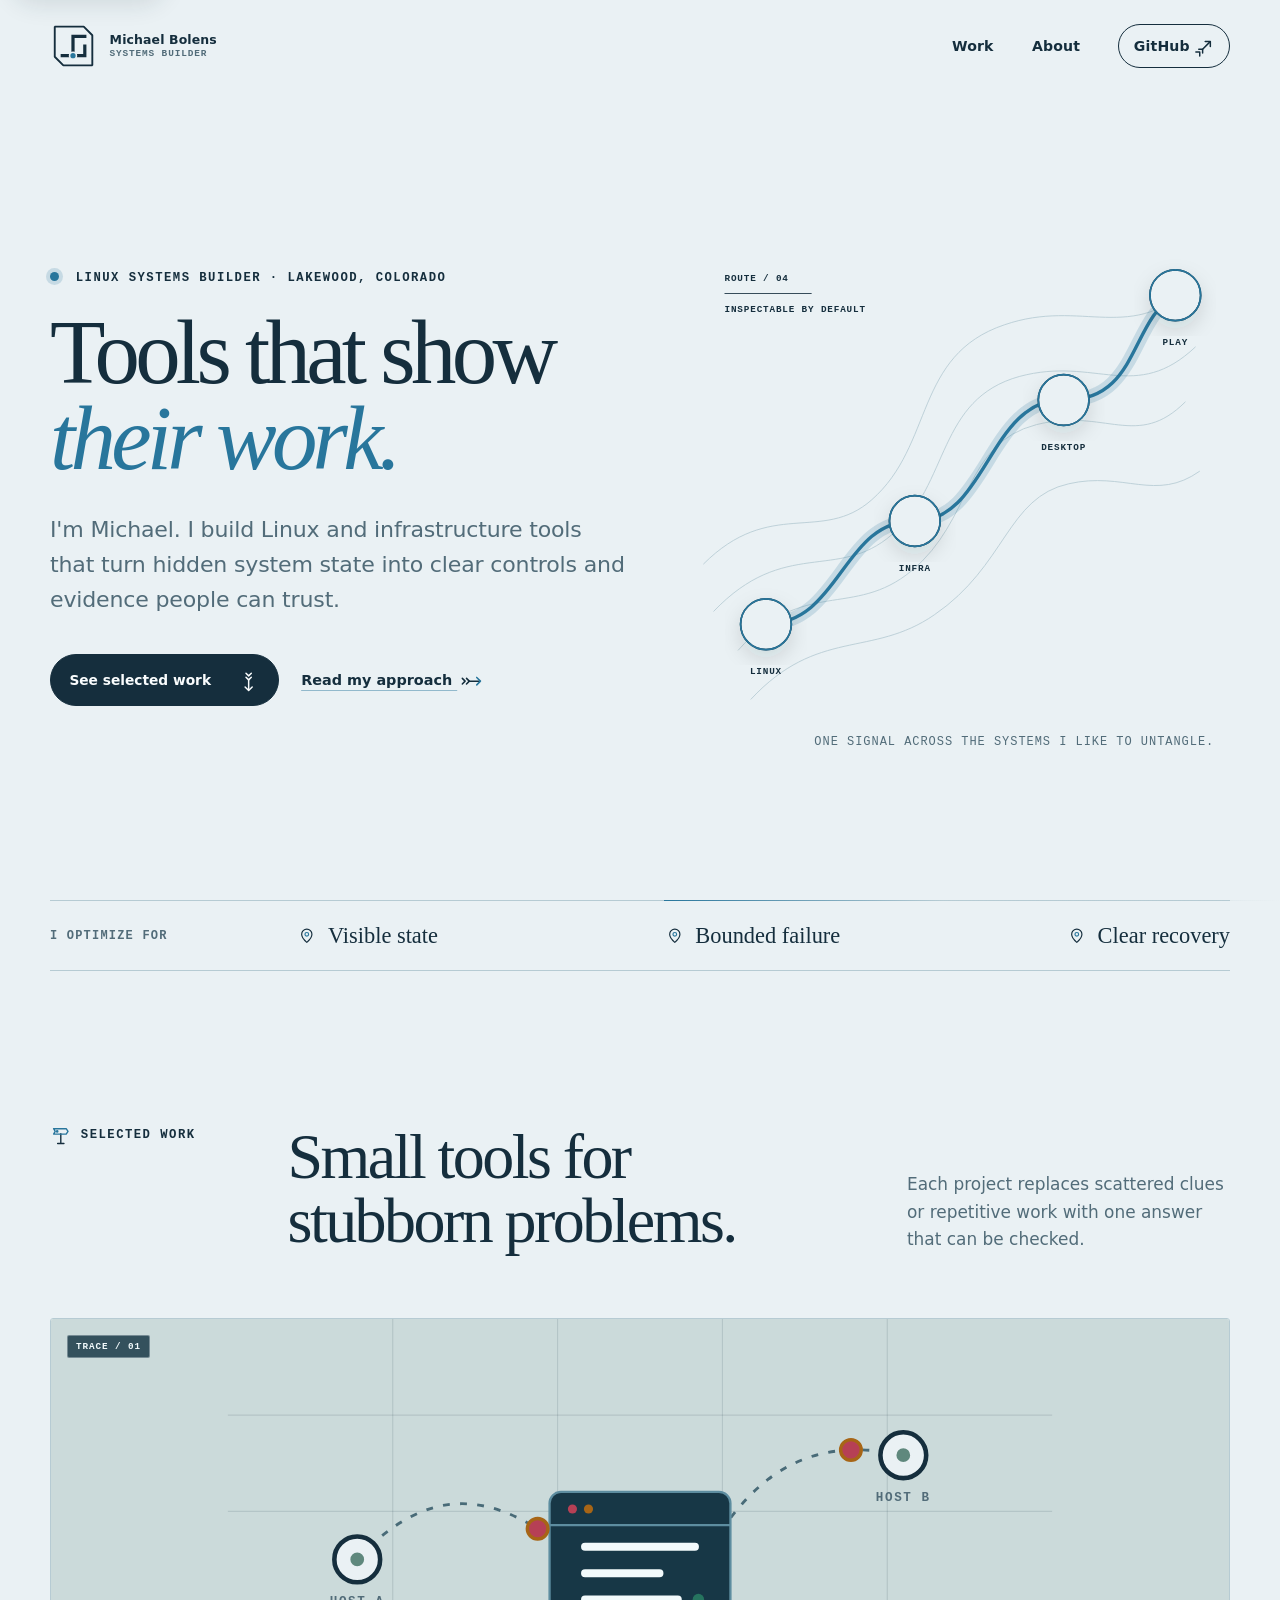
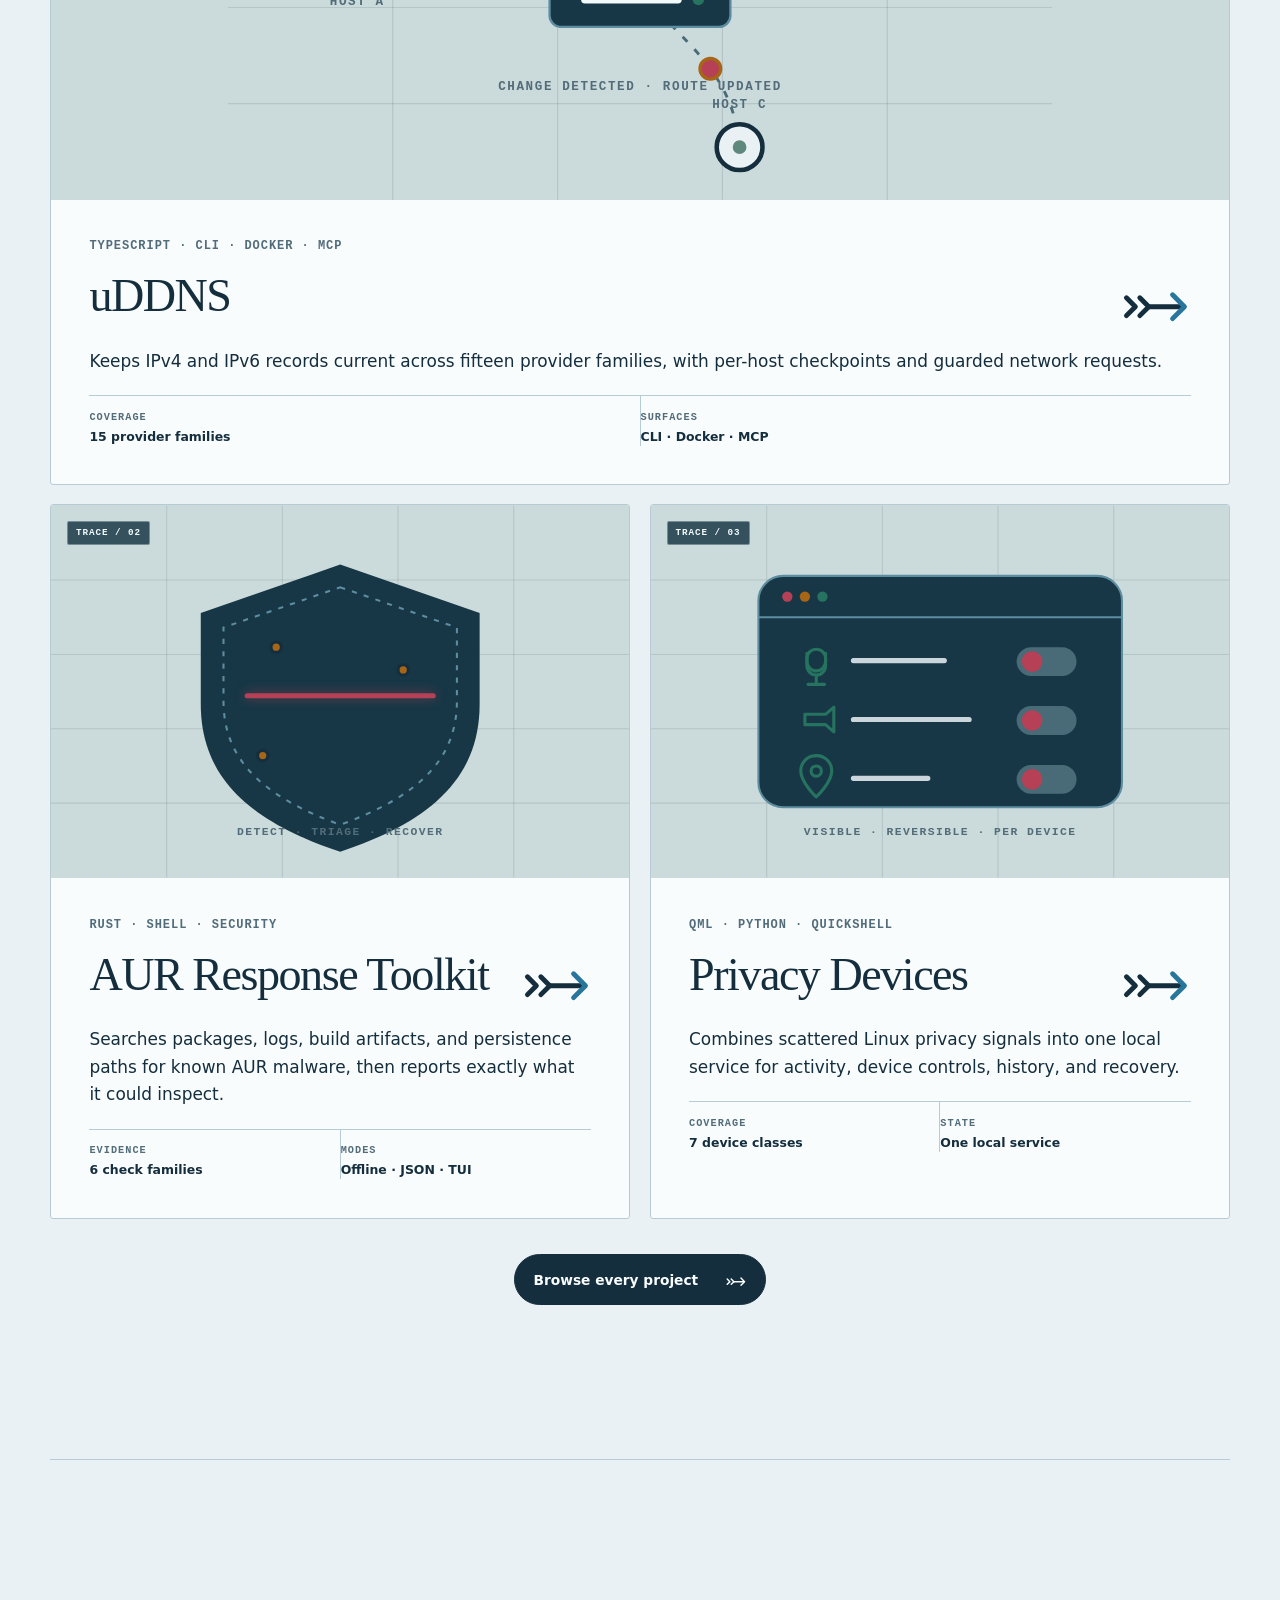
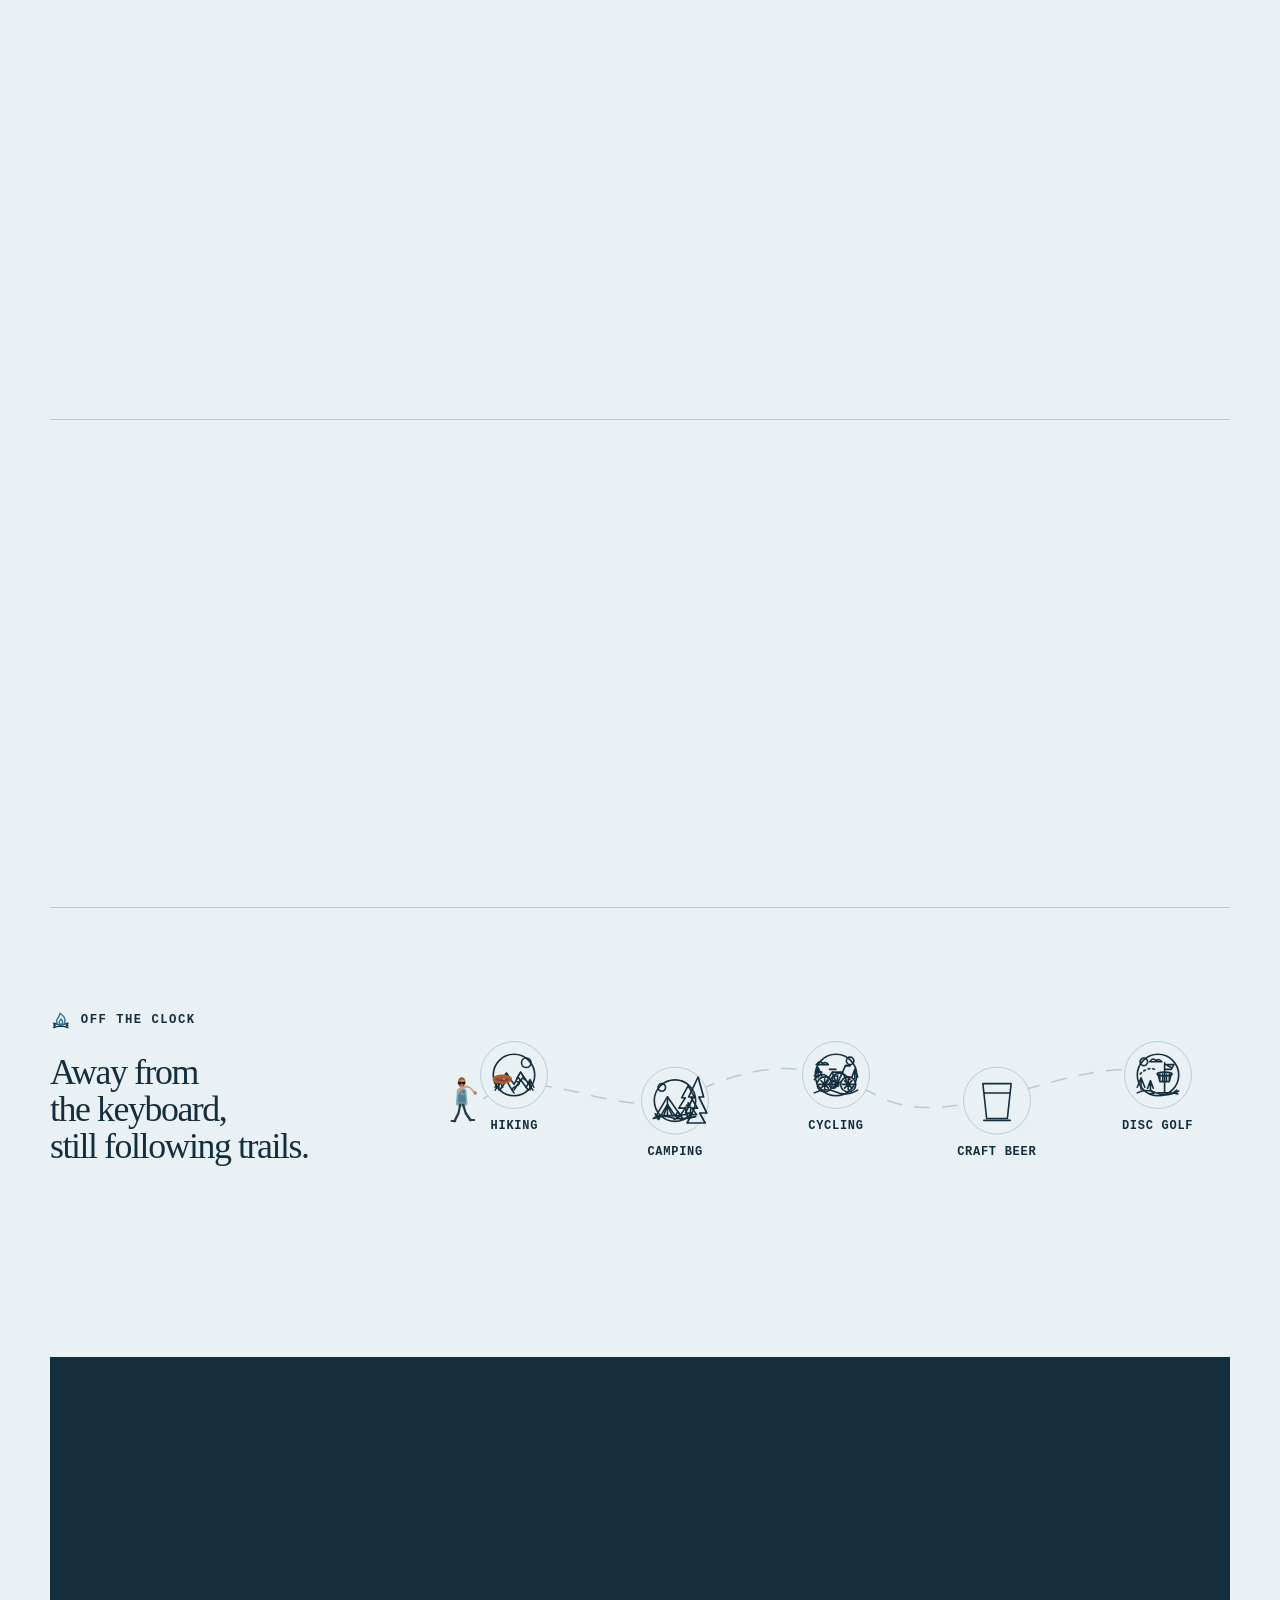
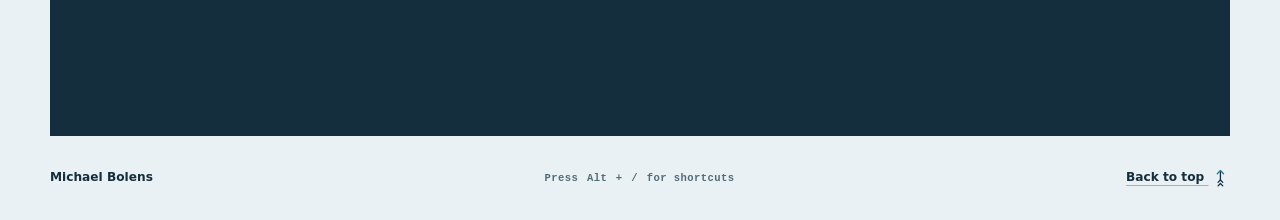
==== index.html @ 3b90bba3 "feat(loading): add stable skeleton states" ====
<!doctype html>
<html lang="en">
<head>
  <meta charset="utf-8">
  <meta name="viewport" content="width=device-width, initial-scale=1">
  <meta name="description" content="Michael Bolens builds Linux and infrastructure tools that expose system state and make failures easier to recover from.">
  <meta name="theme-color" content="#eaf1f4" media="(prefers-color-scheme: light)"><meta name="theme-color" content="#10232f" media="(prefers-color-scheme: dark)">
  <meta property="og:title" content="Michael Bolens | Linux systems builder">
  <meta property="og:description" content="Open-source tools with visible system state and clear recovery paths.">
  <meta property="og:type" content="website">
  <meta property="og:url" content="https://bolens.github.io/">
  <meta property="og:site_name" content="Michael Bolens">
  <meta property="og:image" content="https://bolens.github.io/assets/social-card-v2.png">
  <meta property="og:image:width" content="1200">
  <meta property="og:image:height" content="630">
  <meta property="og:image:alt" content="Michael Bolens, Linux systems builder. Tools that show their work.">
  <meta name="twitter:card" content="summary_large_image">
  <meta name="twitter:image" content="https://bolens.github.io/assets/social-card-v2.png">
  <title>Michael Bolens | Linux systems builder</title>
  <link rel="canonical" href="https://bolens.github.io/">
  <link rel="icon" href="assets/favicon.svg" type="image/svg+xml">
  <script>document.documentElement.classList.add("is-loading")</script><script src="/assets/theme-data.js"></script><script src="/assets/appearance-controller.js"></script><script src="/assets/project-data.js" defer></script><script src="/assets/ui-overlay.js" defer></script><script src="/assets/appearance-picker.js" defer></script><script src="/assets/command-palette.js" defer></script><script src="/assets/loading-state.js" defer></script><script src="/assets/trail-glyphs.js" defer></script><script src="/assets/hobby-motion.js" defer></script>
  <link rel="stylesheet" href="assets/home.css"><link rel="stylesheet" href="assets/theme-tokens.css"><link rel="stylesheet" href="assets/site.css">
  <script type="application/ld+json">{"@context":"https://schema.org","@type":"Person","name":"Michael Bolens","url":"https://bolens.github.io/","sameAs":["https://github.com/bolens"],"knowsAbout":["Linux","TypeScript","Rust","Go","QML","self-hosting","desktop automation"]}</script>
  <script type="speculationrules">{"prefetch":[{"source":"list","urls":["/work/","/about/","/case-studies/uddns/","/case-studies/aur-response-toolkit/","/case-studies/launch-layer/","/case-studies/millennium-helpers/","/case-studies/privacy-devices/"],"eagerness":"conservative"}]}</script>
</head>
<body>
  <a class="skip-link" href="#main">Skip to content</a>
  <header class="site-header wrap"><a class="wordmark" href="./" aria-label="Michael Bolens, home"><svg class="brand-mark" viewBox="0 0 48 48" aria-hidden="true"><path class="brand-mark-frame" d="M7 6h27l8 8v28H15l-8-8Z"/><path class="brand-mark-route" d="M14 33h10V15h11M24 33h11v-9"/><circle class="brand-mark-node" cx="24" cy="33" r="3.2"/></svg><span class="wordmark-copy"><b>Michael Bolens</b><small>Systems builder</small></span></a><nav aria-label="Primary navigation"><a href="#selected-work">Work</a><a href="about/">About</a><a class="nav-cta" rel="me" href="https://github.com/bolens">GitHub <span aria-hidden="true">↗</span></a></nav></header>

  <main id="main" tabindex="-1">
    <section class="hero wrap" aria-labelledby="hero-title">
      <div class="hero-copy" data-reveal>
        <p class="eyebrow"><span class="status-dot" aria-hidden="true"></span> Linux systems builder · Lakewood, Colorado</p>
        <h1 id="hero-title">Tools that show<br><em>their work.</em></h1>
        <p class="lede">I'm Michael. I build Linux and infrastructure tools that turn hidden system state into clear controls and evidence people can trust.</p>
        <div class="hero-actions">
          <a class="button" href="#selected-work">See selected work <span aria-hidden="true">↓</span></a>
          <a class="text-link" href="about/">Read my approach <span aria-hidden="true">→</span></a>
        </div>
      </div>

      <figure class="signal-map" data-reveal>
        <svg viewBox="0 0 640 620" role="img" aria-labelledby="map-title map-desc">
          <title id="map-title">A signal routed through Michael's areas of work</title>
          <desc id="map-desc">An animated copper line connects Linux, infrastructure, desktop, and gaming nodes over contour lines.</desc>
          <defs>
            <filter id="soft-shadow" x="-30%" y="-30%" width="160%" height="160%">
              <feDropShadow dx="0" dy="10" stdDeviation="12" flood-color="#142c2b" flood-opacity=".12"/>
            </filter>
          </defs>
          <g class="contours" aria-hidden="true">
            <path d="M58 503c77-87 136-37 205-94 73-60 61-151 148-173 81-20 119 30 176-27"/>
            <path d="M29 457c84-88 147-35 211-91 69-61 53-160 151-187 90-24 137 32 208-35"/>
            <path d="M17 401c79-79 140-24 199-76 74-65 50-171 157-207 93-32 150 25 226-50"/>
            <path d="M73 561c79-85 143-49 217-100 85-58 86-139 159-155 65-15 103 22 155-15"/>
          </g>
          <path class="signal-path signal-glow" pathLength="1" d="M91 472C180 471 181 349 267 350S354 205 443 207s78-94 132-124" aria-hidden="true"/>
          <path class="signal-path" pathLength="1" d="M91 472C180 471 181 349 267 350S354 205 443 207s78-94 132-124" aria-hidden="true"/>
          <g class="map-node node-linux" transform="translate(91 472)">
            <circle r="30"/><circle class="pulse" r="30"/>
            <text x="0" y="59" text-anchor="middle">LINUX</text>
          </g>
          <g class="map-node node-infra" transform="translate(267 350)">
            <circle r="30"/><circle class="pulse" r="30"/>
            <text x="0" y="59" text-anchor="middle">INFRA</text>
          </g>
          <g class="map-node node-desktop" transform="translate(443 207)">
            <circle r="30"/><circle class="pulse" r="30"/>
            <text x="0" y="59" text-anchor="middle">DESKTOP</text>
          </g>
          <g class="map-node node-play" transform="translate(575 83)">
            <circle r="30"/><circle class="pulse" r="30"/>
            <text x="0" y="59" text-anchor="middle">PLAY</text>
          </g>
          <g class="map-key" transform="translate(42 66)">
            <text>ROUTE / 04</text>
            <path d="M0 15h103"/>
            <text y="37">INSPECTABLE BY DEFAULT</text>
          </g>
        </svg>
        <figcaption>One signal across the systems I like to untangle.</figcaption>
      </figure>
    </section>

    <section class="principles wrap" aria-label="Working principles" data-reveal>
      <p>I optimize for</p>
      <ul>
        <li>Visible state</li><li>Bounded failure</li><li>Clear recovery</li>
      </ul>
    </section>

    <section class="work-section wrap" id="selected-work" aria-labelledby="work-heading">
      <div class="section-heading" data-reveal>
        <p class="eyebrow">Selected work</p>
        <h2 id="work-heading">Small tools for stubborn problems.</h2>
        <p>Each project replaces scattered clues or repetitive work with one answer that can be checked.</p>
      </div>

      <div class="project-list">
        <article class="project project-featured" data-reveal>
          <a class="project-link" href="case-studies/uddns/" aria-label="Read the uDDNS case study">
            <div class="project-visual visual-ddns" aria-hidden="true">
              <svg viewBox="0 0 720 420">
                <g class="card-grid"><path d="M0 84h720M0 168h720M0 252h720M0 336h720"/><path d="M144 0v420M288 0v420M432 0v420M576 0v420"/></g>
                <g class="ddns-routes">
                  <path id="ddns-route-a" d="M113 210C176 142 230 155 281 190" />
                  <path id="ddns-route-b" d="M590 119C518 103 473 129 439 174" />
                  <path id="ddns-route-c" d="M447 374C443 323 415 296 389 269" />
                </g>
                <g class="ddns-endpoints"><g transform="translate(113 210)"><circle r="20"/><circle class="endpoint-core" r="7"/><text y="40" text-anchor="middle">HOST A</text></g><g transform="translate(590 119)"><circle r="20"/><circle class="endpoint-core" r="7"/><text y="40" text-anchor="middle">HOST B</text></g><g transform="translate(447 374)"><circle r="20"/><circle class="endpoint-core" r="7"/><text y="-34" text-anchor="middle">HOST C</text></g></g>
                <g class="ddns-server"><rect x="281" y="151" width="158" height="118" rx="10"/><path class="server-top" d="M281 180h158"/><circle cx="301" cy="166" r="4"/><circle cx="315" cy="166" r="4"/><path class="server-lines" d="M312 199h96M312 222h65M312 245h81"/><circle class="server-status" cx="411" cy="245" r="5"/></g>
                <g class="ddns-packets">
                  <circle r="9"><animateMotion dur="3.6s" repeatCount="indefinite"><mpath href="#ddns-route-a"/></animateMotion></circle>
                  <circle r="9"><animateMotion dur="3.6s" begin="-1.2s" repeatCount="indefinite"><mpath href="#ddns-route-b"/></animateMotion></circle>
                  <circle r="9"><animateMotion dur="3.6s" begin="-2.4s" repeatCount="indefinite"><mpath href="#ddns-route-c"/></animateMotion></circle>
                </g>
                <text x="360" y="324" text-anchor="middle">CHANGE DETECTED · ROUTE UPDATED</text>
              </svg>
            </div>
            <div class="project-copy">
              <p class="project-meta">TypeScript · CLI · Docker · MCP</p>
              <h3>uDDNS <span aria-hidden="true">→</span></h3>
              <p>Keeps IPv4 and IPv6 records current across fifteen provider families, with per-host checkpoints and guarded network requests.</p>
              <dl class="project-evidence"><div><dt>Coverage</dt><dd>15 provider families</dd></div><div><dt>Surfaces</dt><dd>CLI · Docker · MCP</dd></div></dl>
            </div>
          </a>
        </article>

        <article class="project" data-reveal>
          <a class="project-link" href="case-studies/aur-response-toolkit/" aria-label="Read the AUR Response Toolkit case study">
            <div class="project-visual visual-shield" aria-hidden="true">
              <svg viewBox="0 0 560 360">
                <g class="card-grid"><path d="M0 72h560M0 144h560M0 216h560M0 288h560"/><path d="M112 0v360M224 0v360M336 0v360M448 0v360"/></g>
                <path class="shield" d="M280 57 415 104v88c0 76-54 116-135 143-81-27-135-67-135-143v-88Z"/>
                <path class="shield-inset" d="M280 79 393 118v71c0 60-42 94-113 120-71-26-113-60-113-120v-71Z"/>
                <g class="evidence-dots"><circle cx="218" cy="137" r="5"/><circle cx="341" cy="159" r="5"/><circle cx="205" cy="242" r="5"/></g>
                <path class="scan" d="M190 184h180"/>
                <path class="check" pathLength="1" d="m228 189 34 34 77-84"/>
                <text x="280" y="319" text-anchor="middle">DETECT · TRIAGE · RECOVER</text>
              </svg>
            </div>
            <div class="project-copy">
              <p class="project-meta">Rust · Shell · Security</p>
              <h3>AUR Response Toolkit <span aria-hidden="true">→</span></h3>
              <p>Searches packages, logs, build artifacts, and persistence paths for known AUR malware, then reports exactly what it could inspect.</p>
              <dl class="project-evidence"><div><dt>Evidence</dt><dd>6 check families</dd></div><div><dt>Modes</dt><dd>Offline · JSON · TUI</dd></div></dl>
            </div>
          </a>
        </article>

        <article class="project" data-reveal>
          <a class="project-link" href="case-studies/privacy-devices/" aria-label="Read the Privacy Devices case study">
            <div class="project-visual visual-devices" aria-hidden="true">
              <svg viewBox="0 0 560 360">
                <g class="card-grid"><path d="M0 72h560M0 144h560M0 216h560M0 288h560"/><path d="M112 0v360M224 0v360M336 0v360M448 0v360"/></g>
                <rect class="device-panel" x="104" y="68" width="352" height="224" rx="24"/>
                <path class="device-header" d="M104 108h352"/><g class="window-dots"><circle cx="132" cy="88" r="5"/><circle cx="149" cy="88" r="5"/><circle cx="166" cy="88" r="5"/></g>
                <g class="device-icons"><path d="M151 143v12a9 9 0 0 0 18 0v-12m-9 21v9m-8 0h16"/><rect x="151" y="139" width="18" height="21" rx="9"/><path d="M149 202h20l8-7v24l-8-7h-20Z"/><path d="M160 242c-9 0-15 7-15 15 0 11 15 25 15 25s15-14 15-25c0-8-6-15-15-15Zm0 10a5 5 0 1 1 0 10 5 5 0 0 1 0-10Z"/></g>
                <g class="device-labels"><path d="M196 150h88M196 207h112M196 264h72"/></g>
                <g class="toggle-tracks"><rect x="354" y="137" width="58" height="28" rx="14"/><rect x="354" y="194" width="58" height="28" rx="14"/><rect x="354" y="251" width="58" height="28" rx="14"/></g>
                <g class="toggles"><circle cx="369" cy="151" r="10"/><circle cx="369" cy="208" r="10"/><circle cx="369" cy="265" r="10"/></g>
                <text x="280" y="319" text-anchor="middle">VISIBLE · REVERSIBLE · PER DEVICE</text>
              </svg>
            </div>
            <div class="project-copy">
              <p class="project-meta">QML · Python · Quickshell</p>
              <h3>Privacy Devices <span aria-hidden="true">→</span></h3>
              <p>Combines scattered Linux privacy signals into one local service for activity, device controls, history, and recovery.</p>
              <dl class="project-evidence"><div><dt>Coverage</dt><dd>7 device classes</dd></div><div><dt>State</dt><dd>One local service</dd></div></dl>
            </div>
          </a>
        </article>
      </div>

      <p class="all-work" data-reveal><a class="button button-secondary" href="work/">Browse every project <span aria-hidden="true">→</span></a></p>
    </section>

    <section class="toolbox wrap" id="toolbox" aria-labelledby="toolbox-heading" data-reveal>
      <div>
        <p class="eyebrow">Working set</p>
        <h2 id="toolbox-heading">I work where<br>the layers disagree.</h2>
      </div>
      <dl>
        <div><dt>Systems</dt><dd>Linux · Arch · CachyOS · Hyprland · Omarchy</dd></div>
        <div><dt>Languages</dt><dd>TypeScript · Rust · Go · QML · Shell · Python</dd></div>
        <div><dt>Operations</dt><dd>Docker Compose · Caddy · systemd · GitHub Actions</dd></div>
      </dl>
    </section>

    <section class="current wrap" id="currently" aria-labelledby="currently-heading" data-reveal>
      <div><p class="eyebrow">Currently</p><p class="current-date"><time datetime="2026-09">Updated September 2026</time></p></div>
      <div><h2 id="currently-heading">Hardening the tools behind my own systems.</h2><p>I’m concentrating on Linux security and infrastructure: expanding uDDNS, sharpening the AUR Response Toolkit, and maintaining the Docker Compose homelab that runs my self-hosted services.</p></div>
    </section>

    <section class="hobbies wrap" id="off-the-clock" aria-labelledby="hobbies-heading" data-reveal data-motion="paused">
      <div class="hobbies-heading">
        <p class="eyebrow">Off the clock</p>
        <h2 id="hobbies-heading">Away from the keyboard,<br>still following trails.</h2>
      </div>
      <div class="hobby-route">
        <svg class="hobby-trail" viewBox="0 0 1000 96" aria-hidden="true" preserveAspectRatio="none">
          <path id="hobby-path" d="M52 53 C125 10 224 82 315 48 S470 14 548 48 C650 95 808 2 910 28" pathLength="1" />
        </svg>
        <svg class="hobby-flight-layer" viewBox="0 0 1000 96" aria-hidden="true" preserveAspectRatio="none">
          <defs><path id="hobby-flight-path" d="M52 53C72-10 116 95 161 45S251-5 323.34 44.87C351 100 391-25 431 25S480 35 504.35 5.32C536-30 566 80 610 15S665-10 699.82 36.9C731 90 776-25 820 20S886 80 917.35 28" /></defs>
          <g class="hobby-thrower">
            <g class="thrower-man">
              <circle class="person-skin" cx="25" cy="37" r="4.2" /><path class="man-hair" d="M20.3 37.5q-.4-6.6 4.8-6.6 5.1 0 4.6 6.6l-1.5-2.7-1.1-1.2-1 1-2.1-1.2-1.1 2.1-1.2-.8Z" /><path class="man-hair-detail" d="M22.1 33.2q2.8-1.7 5.6.2m-6.4 2.1-.2 2.2m7.7-2.1.1 2.1" /><path class="man-beard" d="m21.8 38.5 3.2 4 3.2-4" />
              <path class="man-glasses" d="M21.2 36h3.2v2.1h-3.2Zm4.4 0h3.2v2.1h-3.2Zm-1.2 1h1.2" /><path class="person-face" d="m25 38 .8 1H25" />
              <path class="person-neck man-neck" d="M23.4 40.5h3.2v4h-3.2Z" /><path class="thrower-body" d="M20 44q5-3 10 0l1.5 14-3.5 2h-6l-3.5-2Z" /><path class="person-clothes" d="M20 48h10m-10.5 9h12M25 45v3" /><path class="throwing-arm" d="M21 46q8-8 15-4l6 5" /><circle class="person-hand throwing-hand" cx="42" cy="47" r="1.5" /><path class="walking-arm" d="M29 46 31 56" /><circle class="person-hand walking-hand" cx="31" cy="56" r="1.4" />
              <path class="thrower-leg thrower-leg-back" d="m23 59-2 8-5 8" /><path class="thrower-leg thrower-leg-front" d="m27 59 3 8 6 7" /><path class="person-shoes" d="M12 75h5m19-1h5" />
            </g>
            <g class="walking-girl">
              <circle class="person-skin" cx="8" cy="42" r="3.8" /><path class="girl-hair" d="M3.7 43q0-7 4.3-7t4.3 7l-2-2v6H6v-6Z" /><path class="person-face" d="m8 43 .7 1H8" /><path class="person-neck" d="M6.8 45v2h2.5v-2" />
              <path class="girl-jacket" d="M3.5 48q4.5-2.5 9 0l1 13-3 2h-5l-3-2Z" /><path class="girl-clothes" d="M4 52h8m-3-4v5m-4 7h6" /><path class="girl-arms" d="m4 50-5 9m13-9 5 8" /><circle class="person-hand" cx="-1" cy="59" r="1.3" /><circle class="person-hand" cx="17" cy="58" r="1.3" /><path class="girl-legs" d="M6 62 4 69 1 75m9-13 2 7 4 6" /><path class="person-shoes" d="M-2 75h4m14 0h4" />
            </g>
            <g class="walking-dog">
              <path class="dog-body" d="M-12 63q5-6 14-5 6 1 9 6l-4 5-6-1-4-3h-6Z" /><path class="dog-head" d="M7 57q2-6 7-5l3 2 5 1-4 3-5 1-3 5-3-1Z" /><circle class="dog-eye" cx="15" cy="54.5" r=".7" /><path class="dog-details" d="m11 53 1-4 3 3M-8 65l-1 5-1 7m7-11 2 5-1 6m8-9 2 4v5m2-13 4 6-1 7M-12 63q-7-2-6-8M18 57l3-1" /><path class="dog-feathering" d="m10 59-2 5 3-2-2 5m-18-1-2 4 3-2m6-1-2 4 3-2m9-3-2 5 3-3m2-16-2-3 4 2M-14 61q-5 0-6-4 1 7 7 8" />
            </g>
          </g>
          <g class="hobby-traveler">
            <g class="traveler-disc"><ellipse class="disc-body" rx="11" ry="3.5" /><path class="disc-rim" d="M-8 0q8 3 16 0" /><circle class="disc-mark" cx="2" cy="-.5" r="1" /></g>
            <g class="traveler-ufo">
              <path class="ufo-beam" d="M-12 5-30 40h60L12 5Z" />
              <path class="ufo-shell" d="M-24 0Q0-13 24 0 0 14-24 0ZM-10-2Q0-18 10-2" />
              <ellipse class="ufo-canopy" cy="-4" rx="6" ry="3" />
              <g class="traveler-ufo-lights"><circle cx="-10" cy="2" r="1.2" /><circle cy="4" r="1.2" /><circle cx="10" cy="2" r="1.2" /></g>
            </g>
            <animateMotion dur="24s" repeatCount="indefinite" rotate="0" keyPoints="0;.29145;.29145;.51125;.51125;.7519;.7519;1;1" keyTimes="0;.20;.24;.32;.40;.49;.69;.91;1" calcMode="linear">
              <mpath href="#hobby-flight-path" />
            </animateMotion>
          </g>
          <g class="route-bigfoot">
            <g class="bigfoot-anatomy">
              <path d="M-4 1q-1-5 2-7l2-3 2 3q4 2 2 7L2 4h-4Z" /><path fill="none" d="M-3-1q3-2 6 0M-1 2h2" />
              <path d="M-5 4q5-3 10 0l3 10-4 3H-4l-4-3Z" /><path class="bigfoot-arms" d="M-5 6 1 12l10 3M5 6l7 7 6 2" />
              <path class="bigfoot-leg bigfoot-leg-left" d="M-3 15-9 20-4 27h5" /><path class="bigfoot-leg bigfoot-leg-right" d="M3 15 7 21 4 28h5" />
            </g>
            <animateTransform attributeName="transform" type="translate" dur="24s" repeatCount="indefinite" calcMode="linear" values="315 54;315 54;315 54;315 12;500 12;500 12;500 21;500 21;675 36;675 36;315 54" keyTimes="0;.12;.20;.24;.30;.32;.35;.38;.50;.54;1" />
          </g>
          <g class="route-bike">
            <g class="route-bike-tires"><circle cx="-14" cy="42" r="8" /><circle cx="14" cy="42" r="8" /></g><path class="route-bike-frame" d="m-14 42 8-14 8 14h-16 28L2 42l6-14H-6m0 0-4-4m18 4 4-8h5" /><path class="route-bike-saddle" d="M-10 28h8" />
            <g class="route-bike-wheel route-bike-wheel-rear"><path d="M-14 36v12m-6-6h12m-10-4 8 8m0-8-8 8" /></g>
            <g class="route-bike-wheel route-bike-wheel-front"><path d="M14 36v12m-6-6h12m-10-4 8 8m0-8-8 8" /></g>
            <animateTransform attributeName="transform" type="translate" dur="24s" repeatCount="indefinite" calcMode="linear" values="500 0;500 0;675 15;675 15;500 0" keyTimes="0;.38;.50;.54;1" />
          </g>
          <path class="route-camp-tree-foreground" d="m325 31-12 20h6l-10 16h9l-7 10h23l-7-10h9l-10-16h6Z" />
          <g class="hobby-cheerers" transform="translate(830 15)">
            <g class="cheerer-man">
              <circle class="person-skin" cx="8" cy="27" r="4" /><path class="man-hair" d="M3.5 27.5q-.4-6.4 4.6-6.4 4.9 0 4.4 6.4L11 24.9l-1-1.2-.9 1-2-1.2-1.2 2.1-1.1-.8Z" /><path class="man-hair-detail" d="M5.2 23.4q2.7-1.7 5.5.2m-6.3 2-.2 2m7.4-2 .1 2" /><path class="man-beard" d="m5 28.5 3 3.5 3-3.5" /><path class="man-glasses" d="M4.5 26h3v2h-3Zm4 0h3v2h-3Zm-1 1h1" /><path class="person-face" d="m8 28 .7 1H8" /><path class="person-neck man-neck" d="M6.4 30.5h3.2v4H6.4Z" />
              <path class="cheer-man-body" d="M3 34q5-3 10 0l1 12-3 2H5l-3-2Z" /><path class="person-clothes" d="M3.5 38h9M8 34v4M3 45h11" /><path class="cheer-arm cheer-arm-left" d="M4 36-1 29" /><path class="cheer-arm cheer-arm-right" d="m12 36 6-8" /><circle class="person-hand cheer-hand cheer-hand-left" cx="-1" cy="29" r="1.4" /><circle class="person-hand cheer-hand cheer-hand-right" cx="18" cy="28" r="1.4" /><path class="cheer-legs" d="M6 47 4 53 1 59m9-12 2 6 4 6" /><path class="person-shoes" d="M-2 59h4m14 0h4" />
            </g>
            <g class="cheerer-girl">
              <circle class="person-skin" cx="28" cy="30" r="3.8" /><path class="girl-hair" d="M23.7 31q0-7 4.3-7t4.3 7l-2-2v6h-4.5v-6Z" /><path class="person-face" d="m28 31 .7 1H28" /><path class="person-neck" d="M26.7 33v2h2.6v-2" /><path class="girl-jacket" d="M23.5 36q4.5-2.5 9 0l1 11-3 2h-5l-3-2Z" /><path class="girl-clothes" d="M24 40h8m-4-4v5m-4 5h9" /><path class="cheer-arm cheer-arm-left" d="m24 38-6-7" /><path class="cheer-arm cheer-arm-right" d="m32 38 6-8" /><circle class="person-hand cheer-hand cheer-hand-left" cx="18" cy="31" r="1.3" /><circle class="person-hand cheer-hand cheer-hand-right" cx="38" cy="30" r="1.3" /><path class="cheer-legs" d="M26 48 24 54 21 59m9-11 2 6 4 5" /><path class="person-shoes" d="M18 59h4m14 0h4" />
            </g>
            <g class="cheerer-dog"><path class="dog-body" d="M40 50q5-6 14-5 6 1 9 6l-4 5-6-1-4-3h-6Z" /><path class="dog-head" d="M59 44q2-6 7-5l3 2 5 1-4 3-5 1-3 5-3-1Z" /><circle class="dog-eye" cx="67" cy="41.5" r=".7" /><path class="dog-details" d="m63 40 1-4 3 3m-22 13-1 5-1 7m7-11 2 5-1 6m8-9 2 4v5m2-13 4 6-1 7M40 50q-7-2-6-8m28 3 3-1" /><path class="dog-feathering" d="m62 46-2 5 3-2-2 5m-18-1-2 4 3-2m6-1-2 4 3-2m9-3-2 5 3-3m2-16-2-3 4 2M38 48q-5 0-6-4 1 7 7 8" /></g>
          </g>
          <ellipse class="hobby-landed-disc" cx="917.35" cy="28" rx="11" ry="3.5" />
        </svg>
        <ul aria-label="Favorite off-hours activities">
          <li class="hobby-hiking">
            <svg viewBox="0 0 48 48" aria-hidden="true">
              <use class="hike-night-sky" href="/assets/trail-glyphs.svg#hobby-scene-ring" />
              <use class="scene-day-only hike-day-sun" href="/assets/trail-glyphs.svg#hobby-celestial-large" transform="translate(37 11)" />
              <path class="hike-aurora aurora-one" d="M5 17q8-8 16 0t17-1" /><path class="hike-aurora aurora-two" d="M8 21q7-6 14 0t17-2" />
              <use class="hike-moon" href="/assets/trail-glyphs.svg#hobby-celestial-large" transform="translate(37 11)" /><path class="moon-crater" d="M34 9h1m4 3h1" />
              <g class="hike-stars"><use href="/assets/trail-glyphs.svg#hobby-spark-large" transform="translate(10 11.5)"/><use href="/assets/trail-glyphs.svg#hobby-spark-small" transform="translate(24 9)"/><use href="/assets/trail-glyphs.svg#hobby-spark-small" transform="translate(30 16)"/></g>
              <path class="hike-mountains" d="M4 40 16 22l8 12 7-13 13 19M9 40l7-10 6 10m2 0 7-11 8 11" />
              <path class="hike-snow" d="m12 28 4-6 4 6-2 2-2-2-2 2Zm15 0 4-7 5 8-3-2-2 3-2-3Z" />
              <g class="hike-pines"><use href="/assets/trail-glyphs.svg#hobby-pine-wide" transform="translate(8 29)"/><use href="/assets/trail-glyphs.svg#hobby-pine-wide" transform="translate(41 29)"/></g>
              <path class="hike-trail-detail" d="M24 43q-5-4 2-7t1-5" />
            </svg>
            <span>Hiking</span>
          </li>
          <li class="hobby-camping">
            <svg viewBox="0 0 48 48" aria-hidden="true">
              <use class="camp-night-sky" href="/assets/trail-glyphs.svg#hobby-scene-ring" />
              <use class="scene-day-only camp-day-sun" href="/assets/trail-glyphs.svg#hobby-celestial-small" transform="translate(10 10)" />
              <path class="camp-moon" d="M9 7a5 5 0 1 0 4 8 4.5 4.5 0 0 1-4-8Z" />
              <g class="camp-sky-stars"><use href="/assets/trail-glyphs.svg#hobby-spark-large" transform="translate(20 9.5)"/><use href="/assets/trail-glyphs.svg#hobby-spark-small" transform="translate(30 6)"/><use href="/assets/trail-glyphs.svg#hobby-spark-small" transform="translate(5 22)"/></g>
              <path class="camp-ground" d="M2 42q9-3 18 0t26-1" />
              <path class="camp-tent" d="M4 40 16 20l14 20M9 40l7-12 8 12M4 40h27" />
              <path class="camp-details" d="M16 20v20m-7 0-3 4m24-4 3 4M12 40l4-12 5 12M1 43l8-2m-6-3 4 6" />
              <path class="camp-tree" d="m38 8-7 13h4l-7 11h7l-5 7h7v3h3v-3h7l-5-7h6l-7-11h4Z" />
              <path class="camp-star" d="m27 9 1 2.6 2.6 1-2.6 1-1 2.6-1-2.6-2.6-1 2.6-1Z" />
              <path class="camp-lantern" d="M38 26v5m-3 0h6l-1 7h-4Zm1-2h4" />
              <path class="camp-fire" d="M26 42q-2-3 1-6 4 3 1 6m-5 2 8-4m-7 0 7 4" />
            </svg>
            <span>Camping</span>
          </li>
          <li class="hobby-cycling">
            <svg viewBox="0 0 48 48" aria-hidden="true">
              <use class="cycle-sky" href="/assets/trail-glyphs.svg#hobby-scene-ring" />
              <use class="cycle-sun" href="/assets/trail-glyphs.svg#hobby-celestial-small" transform="translate(39 9)" />
              <g class="scene-night-only cycle-stars"><use href="/assets/trail-glyphs.svg#hobby-spark-small" transform="translate(7 9)"/><use href="/assets/trail-glyphs.svg#hobby-spark-large" transform="translate(23 7.5)"/><use href="/assets/trail-glyphs.svg#hobby-spark-small" transform="translate(34 16)"/></g>
              <use class="cycle-cloud" href="/assets/trail-glyphs.svg#hobby-cloud" transform="translate(3 9)" />
              <path class="cycle-hills" d="M1 29q8-11 17 0 9-14 21 0m-38 14q12-6 23-1t23-2" />
              <path class="cycle-pines" d="M5 27v-8m-3 6 3-9 4 9m35 3v-7m-3 5 3-8 3 8" />
              <g class="bike-tires"><circle cx="12" cy="34" r="8" /><circle cx="37" cy="34" r="8" /></g>
              <path class="bike-frame" d="M12 34 20 21l5 13H12Zm8-13h11l6 13M25 34l6-13M17 18h7M31 21l3-7h5" />
              <path class="bike-details" d="M21 25h5l-1 6h-5ZM34 14h5M25 34a4 4 0 1 0 0 .1M3 21h6M1 25h6" />
              <g class="bike-wheel bike-wheel-rear"><path d="M12 28v12M6 34h12M8 30l8 8M16 30l-8 8" /></g>
              <g class="bike-wheel bike-wheel-front"><path d="M37 28v12M31 34h12M33 30l8 8M41 30l-8 8" /></g>
              <g class="bike-crank"><circle cx="25" cy="34" r="2" /><path d="m25 34 4-3m-4 3-4 3" /></g>
            </svg>
            <span>Cycling</span>
          </li>
          <li class="hobby-craft-beer">
            <svg viewBox="0 0 48 48" aria-hidden="true">
              <defs><clipPath id="pint-interior" clipPathUnits="userSpaceOnUse"><path d="M11 8h26l-3.6 33H14.6Z" /></clipPath></defs>
              <g class="beer-disc-handoff"><ellipse cx="23" cy="3" rx="7" ry="2.3" /><path d="M18 3h10" /></g>
              <g class="beer-tap"><path class="tap-body" d="M12 0h22v6h-8v5h-5V4h-9Z" /><ellipse class="tap-badge" cx="23" cy="3" rx="4.5" ry="2" /><path class="tap-badge-mark" d="m21 3 2-1 2 1-2 1Z" /><path class="tap-hardware" d="M20 6h7m-4 5h4m-1-2v4" /><path class="tap-stream" d="M23.5 11v7" /></g>
              <g clip-path="url(#pint-interior)"><g class="beer-liquid"><rect x="11" y="8" width="26" height="33" /></g><path class="beer-fill-foam" d="M11 9q3-3 6 0t6 0 6 0 6 0v5H11Z" /></g>
              <path class="pint-outline" d="M9 6h30l-4 37H13ZM11 16h26" />
              <path class="beer-foam" d="M10 13c2-5 5-2 7-3s4-4 7 0c3-3 6-2 7 1 3-1 5 1 6 3" />
              <g class="beer-bubbles"><circle class="beer-bubble bubble-one" cx="19" cy="28" r="1.6" /><circle class="beer-bubble bubble-two" cx="29" cy="33" r="1.3" /><circle class="beer-bubble bubble-three" cx="25" cy="24" r="1" /></g>
              <path class="beer-details" d="M10 45h28" />
            </svg>
            <span>Craft beer</span>
          </li>
          <li class="hobby-disc-golf">
            <svg viewBox="0 0 48 48" aria-hidden="true">
              <use class="disc-sky" href="/assets/trail-glyphs.svg#hobby-scene-ring" />
              <use class="disc-sun" href="/assets/trail-glyphs.svg#hobby-celestial-small" transform="translate(9 10)" />
              <g class="scene-night-only disc-stars"><use href="/assets/trail-glyphs.svg#hobby-spark-small" transform="translate(7 19)"/><use href="/assets/trail-glyphs.svg#hobby-spark-large" transform="translate(33 9.5)"/><use href="/assets/trail-glyphs.svg#hobby-spark-small" transform="translate(42 20)"/></g>
              <use class="disc-cloud" href="/assets/trail-glyphs.svg#hobby-cloud" transform="translate(15 6)" />
              <path class="disc-course" d="M2 43q10-5 20 0t24-2M6 39v-9m-4 7 4-10 4 10m6 3v-7m-3 5 3-8 3 8" />
              <path class="disc-flight-arc" d="M5 23q9-9 18-4" />
              <path class="disc-pin" d="M31 11v32M31 13h10l-3 5h-7M24 43h14" />
              <ellipse class="basket-caught-disc" cx="31" cy="23" rx="7" ry="2" />
              <ellipse class="disc-basket-rim" cx="31" cy="23" rx="8" ry="2" /><path class="disc-basket" d="m24 23 2 8h10l2-8M26 23v7m3-7v8m4-8v8m3-8v7M27 31h8" />
              <path class="disc-details" d="m34 14 4 2M20 43l-4-3m4 3-5 1m25-1 4-3m-4 3 5 1" />
            </svg>
            <span>Disc golf</span>
          </li>
        </ul>
      </div>
    </section>

    <section class="contact wrap" id="contact" aria-labelledby="contact-heading" data-reveal>
      <div><p class="eyebrow">Get in touch</p><h2 id="contact-heading">Working on a stubborn systems problem?</h2></div>
      <div><p>I’m open to connecting with people building practical Linux, self-hosting, gaming, and desktop tooling.</p><a class="button" rel="me" href="https://github.com/bolens">Connect on GitHub <span aria-hidden="true">↗</span></a></div>
    </section>
  </main>

  <footer class="site-footer wrap"><p>Michael Bolens</p><a href="#main">Back to top <span aria-hidden="true">↑</span></a></footer>
</body>
</html>
---- assets/home.css ----
.project-list { display:grid; grid-template-columns:repeat(2,1fr); gap:1.2rem; counter-reset:project; }
.project { min-width: 0; }
.project { counter-increment:project; }
.project-featured { grid-column: 1 / -1; }
.project-link { position:relative; height:100%; display:grid; grid-template-rows:auto 1fr; overflow:clip; border:1px solid var(--line); border-radius:3px; background:var(--snow); text-decoration:none; transition:translate var(--motion-medium) var(--ease-route),box-shadow var(--motion-medium) var(--ease-route),border-color var(--motion-fast); }
.project-link::before { content:'TRACE / 0' counter(project); position:absolute; z-index:2; top:1rem; left:1rem; padding:.32rem .5rem; border:1px solid color-mix(in srgb,var(--art-on-panel) 35%,transparent); border-radius:2px; background:color-mix(in srgb,var(--art-panel) 84%,transparent); color:var(--art-on-panel); font:700 .58rem/1.2 var(--mono); letter-spacing:.1em; backdrop-filter:blur(6px); }
.project-link:is(:hover,:focus-visible) { translate:0 var(--motion-hover-lift); box-shadow: 0 18px 38px color-mix(in srgb,var(--ink) 11%,transparent); }
.project-link:is(:hover,:focus-visible) { border-color:color-mix(in srgb,var(--copper) 65%,var(--line)); }
.project-visual { background: color-mix(in srgb,var(--paper) 78%,var(--lichen)); overflow: hidden; transition:filter var(--motion-medium) var(--ease-route); }
.project-featured .project-visual { aspect-ratio: 2.45 / 1; }
.project:not(.project-featured) .project-visual { aspect-ratio: 1.55 / 1; }
.project-visual svg { width: 100%; height: 100%; transition:scale var(--motion-page) var(--ease-route),rotate var(--motion-page) var(--ease-route); }
.project-link:is(:hover,:focus-visible) .project-visual { filter:saturate(1.08); }
.project-link:is(:hover,:focus-visible) .project-visual svg { scale:1.018; rotate:-.18deg; }
.project-link:is(:hover,:focus-visible)::before { border-color:var(--art-hot); }
.project-visual text { fill: var(--muted); font: 700 11px var(--mono); letter-spacing: 1.4px; }
.card-grid { fill: none; stroke: color-mix(in srgb,var(--ink) 12%,transparent); stroke-width: 1; }
.visual-ddns .ddns-routes path { fill: none; stroke: var(--art-track); stroke-width: 2.5; stroke-dasharray: 6 9; }
.visual-ddns .ddns-endpoints > g > circle:first-child { fill: var(--paper); stroke: var(--ink); stroke-width: 4; }
.visual-ddns .endpoint-core { fill: var(--lichen); stroke: var(--paper); stroke-width: 2; transform-box: fill-box; transform-origin: center; animation: endpoint-pulse 2.4s ease-in-out infinite; }
.visual-ddns .ddns-endpoints > g:nth-child(2) .endpoint-core { animation-delay: -.8s; }.visual-ddns .ddns-endpoints > g:nth-child(3) .endpoint-core { animation-delay: -1.6s; }
.visual-ddns .ddns-packets circle { fill: var(--art-hot); stroke: var(--art-warm); stroke-width: 3; }
.ddns-server rect { fill: var(--art-panel); stroke: var(--art-panel-line); stroke-width: 2; }.ddns-server .server-top { stroke: var(--art-panel-line); stroke-width: 2; }.ddns-server > circle:not(.server-status) { fill: var(--art-hot); }.ddns-server > circle:nth-of-type(2) { fill: var(--art-warm); }.ddns-server .server-lines { fill: none; stroke: var(--art-on-panel); stroke-width: 7; stroke-linecap: round; }.ddns-server .server-status { fill: var(--art-success); animation: status-blink 1.8s ease-in-out infinite; }
@keyframes endpoint-pulse { 50% { fill: var(--art-hot); scale: 1.35; } }
@keyframes status-blink { 50% { opacity: .35; } }
.visual-shield .shield { fill: var(--art-panel); }.visual-shield .shield-inset { fill: none; stroke: var(--art-panel-line); stroke-width: 2; stroke-dasharray: 5 7; }.visual-shield .scan { stroke: var(--art-hot); stroke-width: 5; stroke-linecap: round; filter: drop-shadow(0 0 5px color-mix(in srgb,var(--art-hot) 55%,transparent)); animation: scan 2.8s ease-in-out infinite; }.visual-shield .check { fill: none; stroke: var(--art-on-panel); stroke-width: 12; stroke-linecap: round; stroke-linejoin: round; stroke-dasharray: 1; stroke-dashoffset: 1; animation: check-draw 2.8s ease-out infinite; }.evidence-dots circle { fill: var(--art-warm); stroke: var(--ink); stroke-width: 3; transform-box: fill-box; transform-origin: center; animation: evidence-read 2.8s ease-in-out infinite; }.evidence-dots circle:nth-child(2) { animation-delay: -.9s; }.evidence-dots circle:nth-child(3) { animation-delay: -1.8s; }
@keyframes scan { 0%,100% { translate: 0 -35px; opacity: .45; } 50% { translate: 0 45px; opacity: 1; }}
@keyframes check-draw { 0%,48% { stroke-dashoffset: 1; } 72%,100% { stroke-dashoffset: 0; } }
@keyframes evidence-read { 50% { fill: var(--art-hot); scale: 1.35; } }
.visual-devices .device-panel { fill: var(--art-panel); stroke: var(--art-panel-line); stroke-width: 2; }.device-header { stroke: var(--art-panel-line); stroke-width: 2; }.window-dots circle { fill: var(--art-hot); }.window-dots circle:nth-child(2) { fill: var(--art-warm); }.window-dots circle:nth-child(3) { fill: var(--art-success); }.device-icons { fill: none; stroke: var(--art-success); stroke-width: 3; stroke-linecap: round; stroke-linejoin: round; }.device-labels path { stroke: var(--art-on-panel); stroke-width: 5; stroke-linecap: round; opacity: .82; }.toggle-tracks rect { fill: var(--art-track); }.toggles circle { fill: var(--art-hot); transform-box: fill-box; transform-origin: center; animation: toggle 3.6s steps(1,end) infinite; }.toggles circle:nth-child(2){animation-delay:-1.2s}.toggles circle:nth-child(3){animation-delay:-2.4s}
@keyframes toggle { 50% { fill: var(--art-success); translate: 28px 0; }}
.project-copy { padding: clamp(1.4rem, 3vw, 2.4rem); }
.project-meta { margin: 0 0 1rem; color: var(--muted); font: 700 .75rem/1.4 var(--mono); letter-spacing: .08em; text-transform: uppercase; }
.project h3 { display: flex; justify-content: space-between; gap: 1rem; margin: 0; font: 400 clamp(1.8rem,3.6vw,3.1rem)/1.08 var(--serif); letter-spacing: -.032em; }
.project-copy > p:last-child { max-width: 62ch; margin: 1rem 0 0; color: var(--muted); line-height: 1.62; }
.project-evidence { display:grid; grid-template-columns:repeat(2,minmax(0,1fr)); gap:1px; margin:1.25rem 0 0; border-top:1px solid var(--line); background:var(--line); }
.project-evidence div { min-width:0; padding:.85rem .75rem 0 0; background:var(--snow); }
.project-evidence dt { color:var(--muted); font:700 .64rem/1.4 var(--mono); letter-spacing:.1em; text-transform:uppercase; }
.project-evidence dd { margin:.22rem 0 0; font:700 .78rem/1.45 var(--sans); }
.all-work { margin: 2.2rem 0 0; text-align: center; }.button-secondary { background: transparent; color: var(--ink); }.button-secondary:is(:hover,:focus-visible) { color: var(--snow); }
.toolbox { display: grid; grid-template-columns: 1fr 1.25fr; gap: clamp(3rem, 8vw, 8rem); padding-block: clamp(5rem, 10vw, 9rem); border-top: 1px solid var(--line); }
.toolbox dl { margin: 0; }.toolbox dl div { padding: 1.45rem 0; border-bottom: 1px solid var(--line); transition:padding var(--motion-medium) var(--ease-route),background var(--motion-fast),box-shadow var(--motion-fast); }.toolbox dl div:hover { padding-inline:.8rem; background:var(--snow); box-shadow:inset 3px 0 var(--copper); }.toolbox dt { margin-bottom: .55rem; font: 700 .75rem/1.4 var(--mono); text-transform: uppercase; letter-spacing: .11em; }.toolbox dd { max-width: 58ch; margin: 0; color: var(--muted); font-size: 1.08rem; line-height: 1.62; }
.current { display:grid; grid-template-columns:.7fr 2.3fr; gap:clamp(2rem,7vw,7rem); padding-block:clamp(4rem,8vw,7rem); border-top:1px solid var(--line); }
.current h2,.contact h2 { max-width:16ch; margin:0; font:400 clamp(2.2rem,4.4vw,4.2rem)/1.03 var(--serif); letter-spacing:-.04em; }
.current h2 + p,.contact div > p { max-width:62ch; margin:1.4rem 0 0; color:var(--muted); font-size:1.06rem; line-height:1.68; }
.current-date { margin:0; color:var(--muted); font:700 .68rem/1.45 var(--mono); letter-spacing:.08em; text-transform:uppercase; }
.contact { display:grid; grid-template-columns:1.35fr 1fr; gap:clamp(2rem,7vw,7rem); align-items:end; margin-top:clamp(3rem,7vw,6rem); padding:clamp(3rem,6vw,5.5rem); background:var(--ink); color:var(--paper); }
.contact .eyebrow,.contact div > p { color:color-mix(in srgb,var(--paper) 72%,transparent); }
.contact .button { margin-top:1.6rem; border-color:var(--paper); background:var(--paper); color:var(--ink); }
.contact .button:is(:hover,:focus-visible) { border-color:var(--copper); background:var(--copper); color:var(--paper); }
.hobbies { display:grid; grid-template-columns:minmax(13rem,.8fr) 2fr; align-items:center; gap:clamp(2rem,6vw,6rem); padding-block:clamp(4rem,8vw,7rem); border-top:1px solid var(--line); }
.hobbies-heading h2 { max-width: 22rem; margin: 0; font: 400 clamp(1.7rem,2.8vw,2.65rem)/1.03 var(--serif); letter-spacing: -.04em; }
.hobby-route { position: relative; min-width: 0; isolation: isolate; }
.hobbies[data-motion="paused"] .hobby-route * { animation-play-state: paused!important; }
.hobby-trail,.hobby-flight-layer { position: absolute; inset: 5px 0 auto; width: 100%; height: 96px; overflow: visible; pointer-events: none; }.hobby-trail { z-index: -1; }.hobby-flight-layer { z-index: 2; }
.hobby-trail path { fill: none; stroke: var(--line); stroke-width: 1.5; stroke-dasharray: .018 .014; vector-effect: non-scaling-stroke; }
.hobby-traveler,.hobby-landed-disc { fill: var(--copper); stroke: var(--paper); stroke-width: 2.5; vector-effect: non-scaling-stroke; }.traveler-disc .disc-body { fill:var(--art-hot);stroke:var(--art-warm); }.traveler-disc .disc-rim { fill:none;stroke:color-mix(in srgb,var(--art-hot) 65%,var(--ink));stroke-width:1.3; }.traveler-disc .disc-mark { fill:var(--scene-celestial);stroke:none; }.hobby-landed-disc { display: none; }
.hobby-thrower { fill: var(--paper); stroke: var(--ink); stroke-width: 2; stroke-linecap: round; stroke-linejoin: round; vector-effect: non-scaling-stroke; transform-box: view-box; transform-origin: 25px 60px; animation: thrower-exit 24s linear infinite; }.hobby-thrower path { fill: none; }.thrower-body { transform-box: view-box; transform-origin: 25px 47px; animation: drive-lean 24s ease-out infinite; }.throwing-arm { transform-box: view-box; transform-origin: 25px 47px; animation: disc-throw 24s cubic-bezier(.2,.8,.3,1) infinite,throw-arm-visibility 24s linear infinite; }.walking-arm { opacity:0;animation:walk-arm-visibility 24s linear infinite; }.thrower-leg { transform-box: view-box; transform-origin: 25px 60px; }.thrower-leg-front { animation: walk-front 24s ease-in-out infinite; }.thrower-leg-back { animation: walk-back 24s ease-in-out infinite; }
.person-neck,.person-face,.person-clothes,.girl-clothes,.person-shoes { fill:none;stroke-linecap:round;stroke-linejoin:round; }.person-neck,.person-face,.person-hand { stroke:#9b674d; }.person-hand { fill:#d5a17d;stroke-width:.8; }.person-clothes { stroke:#86b2bd;stroke-width:1; }.girl-clothes { stroke:#a8c49a;stroke-width:1; }.person-shoes { stroke:#293b48;stroke-width:2.2; }
.hobby-thrower .man-hair-detail,.hobby-cheerers .man-hair-detail { fill:none;stroke:#7d4435;stroke-width:.75; }
.hobby-thrower .person-skin { fill: #d5a17d; stroke: #9b674d; }.hobby-thrower .man-hair { fill: #d99068; stroke: #d99068; }.hobby-thrower .man-beard { stroke: #8b553d; stroke-width: 1.3; }.hobby-thrower .man-glasses { fill: #111; stroke: #111; stroke-width: .8; }.hobby-thrower .thrower-body { fill: #527f91; stroke: #86b2bd; }.hobby-thrower .throwing-arm,.hobby-thrower .walking-arm { stroke:#d5a17d; }.throwing-hand { transform-box:view-box;transform-origin:25px 47px;animation:disc-throw 24s cubic-bezier(.2,.8,.3,1) infinite,throw-arm-visibility 24s linear infinite; }.walking-hand { opacity:0;animation:walk-arm-visibility 24s linear infinite; }.hobby-thrower .thrower-leg { stroke: #293b48; stroke-width: 2.8; }.walking-girl { opacity: 0; animation: companion-join 24s ease-in-out infinite; }.hobby-thrower .girl-hair { fill: #4a2d25; stroke: #4a2d25; }.hobby-thrower .girl-jacket { fill: #78996d; stroke: #a8c49a; }.hobby-thrower .girl-arms { stroke: #d5a17d; }.hobby-thrower .girl-legs { stroke: #343845; stroke-width: 2.6; }.walking-dog { opacity: 0; animation: dog-join 24s ease-in-out infinite; }.hobby-thrower .dog-body { fill: #f5f2e9; stroke: #f5f2e9; }.hobby-thrower .dog-head { fill: #141919; stroke: #141919; }.hobby-thrower .dog-eye { fill:#f5f2e9;stroke:none; }.hobby-thrower .dog-details,.hobby-thrower .dog-feathering { fill:none;stroke:#f5f2e9;stroke-width:1.25; }
.traveler-disc { transform-box:fill-box;transform-origin:center;animation:traveler-disc-form 24s linear infinite; }.traveler-ufo { opacity: 0; animation: traveler-ufo-form 24s linear infinite; }.traveler-ufo .ufo-shell { fill:var(--art-panel);stroke:var(--art-hot);stroke-width:2.5;transform-box:fill-box;transform-origin:center;scale:.58; }.traveler-ufo .ufo-canopy { fill:var(--art-success);stroke:var(--art-violet);stroke-width:1.2; }.traveler-ufo-lights { fill:var(--art-warm);stroke:none;animation:traveler-ufo-lights 1.8s steps(3,end) infinite; }.traveler-ufo .ufo-beam { fill: color-mix(in srgb,var(--copper) 45%,transparent); stroke: var(--copper); stroke-width: 2.5; opacity: 0; transform-box: fill-box; transform-origin: center top; animation: ufo-beam-cycle 24s linear infinite; }
.route-bigfoot { fill: #6f4b35; stroke: #d9b18c; stroke-width: 1.8; opacity: 0; scale:1; transform-box:view-box; transform-origin:center; vector-effect: non-scaling-stroke; animation: route-bigfoot-visibility 24s linear infinite,route-rider-depth 24s linear infinite; }
.bigfoot-anatomy { transform-box: fill-box; transform-origin: center bottom; animation: bigfoot-ride-posture 24s ease-in-out infinite; }.bigfoot-leg { transform-box: view-box; transform-origin: 0 13px; }.bigfoot-leg-left { animation: bigfoot-pedal-left 24s ease-in-out infinite; }.bigfoot-leg-right { animation: bigfoot-pedal-right 24s ease-in-out infinite; }.bigfoot-arms { animation: bigfoot-grip 24s ease-in-out infinite; transform-box: view-box; transform-origin: 0 7px; }
.route-bike { fill: none; stroke: var(--copper); stroke-width: 2; stroke-linecap: round; stroke-linejoin: round; opacity: 0; scale:1; transform-box:view-box; transform-origin:center; vector-effect: non-scaling-stroke; animation: route-bike-visibility 24s linear infinite,route-rider-depth 24s linear infinite; }.route-bike-tires { stroke:var(--ink); }.route-bike-frame { stroke:var(--art-hot); }.route-bike-saddle { stroke:var(--art-warm); }.route-bike-wheel { stroke:var(--art-cool);transform-box:fill-box;transform-origin:center;animation:hobby-pedal 1.2s linear infinite; }
.route-camp-tree-foreground { fill:transparent;stroke:var(--ink);stroke-width:1.7;stroke-linejoin:round;opacity:1;vector-effect:non-scaling-stroke;animation:route-tree-color 24s linear infinite; }
.hobby-cheerers { opacity:0;stroke-linecap:round;stroke-linejoin:round;vector-effect:non-scaling-stroke;animation:cheerers-arrive 24s ease-out infinite; }.hobby-cheerers .person-skin { fill:#d5a17d;stroke:#9b674d; }.hobby-cheerers .man-hair { fill:#d99068;stroke:#d99068; }.hobby-cheerers .man-beard { fill:none;stroke:#8b553d; }.hobby-cheerers .man-glasses { fill:#111;stroke:#111;stroke-width:.7; }.hobby-cheerers .cheer-man-body { fill:#527f91;stroke:#86b2bd; }.hobby-cheerers .girl-hair { fill:#4a2d25;stroke:#4a2d25; }.hobby-cheerers .girl-jacket { fill:#78996d;stroke:#a8c49a; }.hobby-cheerers .cheer-arm,.hobby-cheerers .cheer-hand { transform-box:view-box; }.hobby-cheerers .cheer-arm { fill:none;stroke:#d5a17d;stroke-width:2.2; }.hobby-cheerers .cheer-arm-left,.hobby-cheerers .cheer-hand-left { transform-origin:4px 36px;animation:cheer-left 24s ease-in-out infinite; }.hobby-cheerers .cheer-arm-right,.hobby-cheerers .cheer-hand-right { transform-origin:12px 36px;animation:cheer-right 24s ease-in-out infinite; }.cheerer-girl .cheer-arm-left,.cheerer-girl .cheer-hand-left { transform-origin:24px 38px; }.cheerer-girl .cheer-arm-right,.cheerer-girl .cheer-hand-right { transform-origin:32px 38px; }.hobby-cheerers .cheer-legs { fill:none;stroke:#343845;stroke-width:2.4; }.hobby-cheerers .dog-body { fill:#f5f2e9;stroke:#f5f2e9; }.hobby-cheerers .dog-head { fill:#141919;stroke:#141919; }.hobby-cheerers .dog-eye { fill:#f5f2e9;stroke:none; }.hobby-cheerers .dog-details,.hobby-cheerers .dog-feathering { fill:none;stroke:#f5f2e9;stroke-width:1.2; }.cheerer-dog { animation:cheer-dog 24s ease-in-out infinite; }
.hobby-thrower .thrower-man>.person-skin,.hobby-cheerers .cheerer-man>.person-skin { stroke:none; }.hobby-thrower .thrower-man>.man-hair,.hobby-cheerers .cheerer-man>.man-hair { fill:#b96345;stroke:none; }
.hobby-thrower .thrower-man>.man-neck,.hobby-cheerers .cheerer-man>.man-neck { fill:#d5a17d;stroke:none; }
.beer-disc-handoff { opacity:0;fill:var(--copper);stroke:var(--paper);stroke-width:1.6;transform-box:view-box;transform-origin:23px 3px;animation:beer-disc-handoff 24s linear infinite; }.beer-disc-handoff path { fill:none; }.beer-tap { opacity:0;transform-box:view-box;transform-origin:23px 6px;animation:traveler-tap-form 24s linear infinite; }.hobby-route .beer-tap .tap-body { fill:var(--copper);stroke:var(--paper);stroke-width:2;animation:color-tap-head 24s linear infinite; }.tap-badge { fill:var(--art-hot);stroke:var(--art-warm);stroke-width:1; }.tap-badge-mark { fill:var(--art-warm);stroke:none; }.tap-hardware { fill:none;stroke:var(--art-cool);stroke-width:1.35; }.hobby-route .beer-tap .tap-stream { fill:none;stroke:var(--art-warm);stroke-width:2.5;stroke-dasharray:3 2;opacity:0;animation:tap-flow 1s linear infinite,tap-stream-visibility 24s linear infinite; }
.hobby-route ul { display: grid; grid-template-columns: repeat(5,1fr); gap: clamp(.35rem,1.3vw,1rem); margin: 0; padding: 0; list-style: none; }
.hobby-route li { display: grid; justify-items: center; gap: .65rem; min-width: 0; color: var(--ink); font: 700 clamp(.66rem,1vw,.75rem)/1.2 var(--mono); letter-spacing: .06em; text-align: center; text-transform: uppercase; }
.hobby-hiking { animation: scene-hiking 24s linear infinite; }.hobby-camping { animation: scene-camping 24s linear infinite; }.hobby-cycling { animation: scene-cycling 24s linear infinite; }.hobby-disc-golf { animation: scene-disc-golf 24s linear infinite; }.hobby-craft-beer { animation: scene-craft-beer 24s linear infinite; }
.hobby-route li:nth-child(even) { translate: 0 1.6rem; }
.hobby-route li svg { width: clamp(3.3rem,5.5vw,4.25rem); padding: .65rem; overflow: visible; border: 1px solid var(--line); border-radius: 50%; background: var(--paper); fill: none; stroke: currentColor; stroke-width: 1.7; stroke-linecap: round; stroke-linejoin: round; }
.camp-star { transform-box: fill-box; transform-origin: center; animation: hobby-twinkle 3.6s ease-in-out infinite; }
.scene-night-only,.hike-aurora,.hike-moon,.moon-crater,.hike-stars,.camp-moon,.camp-sky-stars,.camp-star { visibility:hidden; }.scene-day-only { visibility:visible; }.hike-day-sun { fill:transparent;animation:hobby-rise 4s ease-in-out infinite,hike-day-sun-color 24s linear infinite; }.camp-day-sun { fill:transparent;animation:hobby-rise 4s ease-in-out infinite,camp-day-sun-color 24s linear infinite; }
.hike-night-sky { fill: var(--paper); stroke: currentColor; animation: alpine-sky-color 24s linear infinite; }.hike-aurora { fill: none; opacity: .7; stroke-width: 2.4; animation: alpine-aurora 5.5s ease-in-out infinite alternate,alpine-aurora-color 24s linear infinite; }.aurora-one { --aurora-active:var(--art-success); }.aurora-two { --aurora-active:var(--art-violet); animation-delay:-2.1s,0s; }.hike-moon { fill: var(--paper); stroke: currentColor; animation: alpine-moon-color 24s linear infinite; }.moon-crater,.hike-stars { stroke: currentColor; animation: alpine-stars 3.8s ease-in-out infinite,alpine-star-color 24s linear infinite; }.hike-snow { fill: var(--paper); stroke: currentColor; animation: alpine-snow-color 24s linear infinite; }.hike-pines { animation: color-pines 24s linear infinite; }
.bike-wheel, .bike-crank { transform-box: view-box; animation: hobby-pedal 5s linear infinite; }.bike-wheel-rear { transform-origin: 12px 34px; }.bike-wheel-front { transform-origin: 37px 34px; }.bike-crank { transform-origin: 25px 34px; animation-duration: 2.5s; }
.beer-foam,.beer-bubbles { opacity:0;animation:beer-content-visibility 24s linear infinite; }.beer-foam { transform-box:view-box;animation:beer-content-visibility 24s linear infinite,beer-foam-color 24s linear infinite,beer-foam-rise 24s linear infinite; }.beer-bubble { transform-box: fill-box; transform-origin: center; animation: hobby-bubble 3.2s ease-in infinite; }.bubble-two { animation-delay: 1.4s; }
@keyframes hobby-twinkle { 0%,100% { opacity: .45; scale: .78; } 50% { opacity: 1; scale: 1.12; } }
@keyframes hobby-rise { 0%,100% { translate: 0 1px; rotate: -4deg; } 50% { translate: 0 -2px; rotate: 4deg; } }
@keyframes hobby-pedal { to { rotate: 360deg; } }
@keyframes hike-day-sun-color { 0%,9%,100% { fill:transparent;stroke:currentColor; } 2%,7% { fill:var(--scene-celestial);stroke:var(--scene-celestial); } }
@keyframes camp-day-sun-color { 0%,8%,28%,100% { fill:transparent;stroke:currentColor; } 11%,25% { fill:var(--scene-celestial);stroke:var(--scene-celestial); } }
@keyframes traveler-disc-form { 0%,4%,40%,49%,69.3%,89.5% { opacity:1;scale:1;rotate:0deg; } 6%,38% { opacity:0;scale:1;rotate:0deg; } 49.6%,68.7% { opacity:0;scale:.7 .45;rotate:-8deg; } 91%,100% { opacity:0;scale:1;rotate:0deg; } }
@keyframes traveler-ufo-form { 0%,4%,40%,100% { opacity: 0; } 6%,38% { opacity: 1; } }
@keyframes traveler-ufo-lights { 0%,100% { opacity:.45; } 50% { opacity:1; } }
@keyframes beer-disc-handoff { 0%,49%,69.3%,100% { opacity:0;scale:1;rotate:0deg; } 49.6% { opacity:1;scale:1;rotate:0deg; } 50.8%,66% { opacity:0;scale:.3 .16;rotate:-12deg; } 67.3% { opacity:1;scale:.3 .16;rotate:12deg; } 68.7% { opacity:1;scale:1;rotate:0deg; } }
@keyframes traveler-tap-form { 0%,49.6%,67.3%,100% { opacity:0;translate:0;scale:.3 .16;rotate:-12deg; } 50.8%,66% { opacity:1;translate:0;scale:1;rotate:0deg; } }
@keyframes ufo-beam-cycle { 0%,13%,24%,32%,38%,100% { opacity: 0; scale: .7 0; } 16%,22%,34%,36% { opacity: .72; scale: 1 1; } 20%,35% { opacity: .9; scale: 1 1; } }
@keyframes tap-flow { to { stroke-dashoffset: -7; } }
@keyframes tap-stream-visibility { 0%,51.2%,66%,100% { opacity:0; } 52%,65.5% { opacity:1; } }
@keyframes disc-throw { 0% { rotate: -110deg; } 1.5% { rotate: -145deg; } 3.5%,100% { rotate: 18deg; } }
@keyframes throw-arm-visibility { 0%,3.8% { opacity:1; } 4.6%,100% { opacity:0; } }
@keyframes walk-arm-visibility { 0%,3.8% { opacity:0; } 4.6%,100% { opacity:1; } }
@keyframes drive-counter { 0% { rotate: 34deg; } 3.5%,100% { rotate: -24deg; } }
@keyframes drive-lean { 0% { rotate: -8deg; } 2% { rotate: 13deg; } 4%,100% { rotate: -4deg; } }
@keyframes thrower-exit { 0%,5% { opacity: 1; translate: 0; } 7% { translate: 8px 0; } 9% { translate: 18px -1px; } 11% { opacity: .75; translate: 30px 0; } 14%,100% { opacity: 0; translate: 48px -5px; } }
@keyframes companion-join { 0%,3% { opacity:0;translate:-18px 1px; } 4%,11% { opacity:1;translate:4px 0; } 7%,10% { translate:4px -1px; } 14%,100% { opacity:0;translate:4px 0; } }
@keyframes dog-join { 0%,3.5% { opacity:0;translate:-15px 1px; } 4.5%,11% { opacity:1;translate:7px 0; } 7.5%,10.5% { translate:7px -1px; } 14%,100% { opacity:0;translate:7px 0; } }
@keyframes walk-front { 0%,5%,14%,100% { rotate: 0deg; } 7%,11% { rotate: -18deg; } 9%,13% { rotate: 18deg; } }
@keyframes walk-back { 0%,5%,14%,100% { rotate: 0deg; } 7%,11% { rotate: 18deg; } 9%,13% { rotate: -18deg; } }
@keyframes route-bigfoot-visibility { 0%,10%,24%,31%,52%,100% { opacity: 0; } 12%,18%,34%,46% { opacity: 1; } 21% { opacity: .35; } 50% { opacity: .18; } }
@keyframes route-bike-visibility { 0%,35%,52%,100% { opacity: 0; } 38%,46% { opacity: 1; } 50% { opacity: .18; } }
@keyframes route-rider-depth { 0%,38% { scale:1; } 46% { scale:.88; } 50%,100% { scale:.58; } }
@keyframes station-bike-visibility { 0%,34%,52%,100% { opacity: 1; } 37%,49% { opacity: .08; } }
@keyframes bigfoot-ride-posture { 0%,35%,52%,100% { translate:0;rotate:0deg; } 38%,50% { translate:-6px -8px;rotate:12deg; } }
@keyframes bigfoot-grip { 0%,35%,52%,100% { rotate:0deg; } 38%,50% { rotate:-8deg; } }
@keyframes bigfoot-pedal-left { 0%,35%,52%,100% { rotate:0deg; } 38% { rotate:-24deg; } 41% { rotate:24deg; } 44% { rotate:-24deg; } 47% { rotate:24deg; } 50% { rotate:-24deg; } }
@keyframes bigfoot-pedal-right { 0%,35%,52%,100% { rotate:0deg; } 38% { rotate:24deg; } 41% { rotate:-24deg; } 44% { rotate:24deg; } 47% { rotate:-24deg; } 50% { rotate:24deg; } }
@keyframes beer-fill { 0%,49% { opacity:0;scale:1 0; } 52% { opacity:.9;scale:1 .08; } 65%,100% { opacity:.94;scale:1 1; } }
@keyframes beer-content-visibility { 0%,51% { opacity:0; } 54%,100% { opacity:1; } }
@keyframes beer-foam-rise { 0%,49% { translate:0 31px; } 52% { translate:0 29px; } 65%,100% { translate:0; } }
@keyframes cheerers-arrive { 0%,87% { opacity:0;translate:-18px 5px; } 92%,100% { opacity:1;translate:0; } }
@keyframes cheer-left { 0%,88% { rotate:24deg; } 92%,94%,98%,100% { rotate:-16deg; } 93%,96%,99% { rotate:8deg; } }
@keyframes cheer-right { 0%,88% { rotate:-24deg; } 92%,94%,98%,100% { rotate:16deg; } 93%,96%,99% { rotate:-8deg; } }
@keyframes cheer-dog { 0%,88% { translate:-6px 3px; } 92%,96%,100% { translate:0; } 94%,98% { translate:0 -2px; } }
@keyframes scene-hiking { 0%,9%,100% { color: var(--ink); } 2%,7% { color: var(--copper); } }
@keyframes scene-camping { 0%,8%,28%,100% { color: var(--ink); } 11%,25% { color: var(--copper); } }
@keyframes scene-cycling { 0%,23%,39%,100% { color: var(--ink); } 26%,36% { color: var(--copper); } }
@keyframes scene-craft-beer { 0%,46%,71%,100% { color: var(--ink); } 50%,68% { color: var(--copper); } }
@keyframes scene-disc-golf { 0%,79%,100% { color: var(--ink); } 84%,97% { color: var(--copper); } }
.hobby-route .beer-liquid { fill:transparent;stroke:none;transform-box:view-box;transform-origin:24px 41px;animation:beer-fill 24s linear infinite,beer-liquid-color 24s linear infinite; }.hobby-route .beer-fill-foam { fill:transparent;stroke:none;transform-box:view-box;animation:beer-foam-color 24s linear infinite,beer-foam-rise 24s linear infinite; }.hobby-route .pint-outline { fill: none; }
.basket-caught-disc { fill:var(--art-hot);stroke:var(--art-warm);stroke-width:1.4;opacity:0;animation:basket-disc-catch 24s linear infinite; }
.camp-night-sky,.cycle-sky,.disc-sky { fill:var(--paper);stroke:currentColor; }.camp-night-sky { animation:camp-sky-color 24s linear infinite; }.camp-moon { animation:camp-moon-color 24s linear infinite; }.camp-sky-stars { animation:camp-stars-color 24s linear infinite; }.camp-ground { animation:camp-ground-color 24s linear infinite; }.camp-fire { animation:camp-fire-color 24s linear infinite,hobby-rise 2.2s ease-in-out infinite; }.cycle-sky { animation:cycle-sky-color 24s linear infinite; }.cycle-sun { animation:cycle-sun-color 24s linear infinite,hobby-rise 4.6s ease-in-out infinite; }.cycle-cloud { animation:cycle-cloud-color 24s linear infinite; }.cycle-hills,.cycle-pines { animation:cycle-land-color 24s linear infinite; }.disc-sky { animation:disc-sky-color 24s linear infinite; }.disc-sun { animation:disc-sun-color 24s linear infinite,hobby-rise 4.2s ease-in-out infinite; }.disc-cloud { animation:disc-cloud-color 24s linear infinite; }.disc-course { animation:disc-course-color 24s linear infinite; }.disc-flight-arc { stroke-dasharray:2 3;animation:disc-arc-color 24s linear infinite; }
.hobby-route .hike-mountains { animation: color-lichen 24s linear infinite; }.hobby-route .hike-sun { animation: hobby-rise 4s ease-in-out infinite,color-sun 24s linear infinite; }.hobby-route .camp-tent { animation: color-tent 24s linear infinite,color-tent-fill 24s linear infinite; }.hobby-route .camp-details { animation:color-camp-details 24s linear infinite; }.hobby-route .camp-tree { animation: color-tree 24s linear infinite; }.hobby-route .camp-star { animation: hobby-twinkle 3.6s ease-in-out infinite,color-star 24s linear infinite; }.hobby-route .camp-lantern { animation:color-lantern 24s linear infinite; }.hobby-route .bike-frame { animation:color-bike-frame 24s linear infinite; }.hobby-route .bike-tires { animation:color-bike-tires 24s linear infinite; }.hobby-route .bike-details { animation:color-bike-details 24s linear infinite; }.hobby-route .bike-wheel { animation:hobby-pedal 5s linear infinite,color-bike-spokes 24s linear infinite; }.hobby-route .bike-crank { animation:hobby-pedal 2.5s linear infinite,color-bike-crank 24s linear infinite; }.hobby-route .pint-outline { animation:color-glass 24s linear infinite; }.hobby-route .beer-details { animation:color-glass-base 24s linear infinite; }.hobby-route .disc-pin { animation: color-flag 24s linear infinite; }.hobby-route .disc-basket,.hobby-route .disc-basket-rim { animation: color-basket 24s linear infinite; }
.hobby-cycling > svg { animation: station-bike-visibility 24s linear infinite; }
@keyframes color-lichen { 0%,9%,100% { stroke: currentColor; } 2%,7% { stroke: var(--lichen); } } @keyframes color-sun { 0%,9%,100% { stroke: currentColor; } 2%,7% { stroke: var(--scene-celestial); } }
@keyframes color-pines { 0%,9%,100% { stroke:currentColor; } 2%,7% { stroke:var(--art-forest); } } @keyframes alpine-stars { 0%,100% { opacity:.38; } 50% { opacity:1; } } @keyframes alpine-aurora { from { opacity:.48;translate:0 1px; } to { opacity:.88;translate:0 -1px; } }
@keyframes alpine-sky-color { 0%,9%,100% { fill:var(--paper);stroke:currentColor; } 2%,7% { fill:var(--scene-sky);stroke:var(--scene-sky-edge); } } @keyframes alpine-aurora-color { 0%,9%,100% { stroke:currentColor; } 2%,7% { stroke:var(--aurora-active); } } @keyframes alpine-moon-color { 0%,9%,100% { fill:var(--paper);stroke:currentColor; } 2%,7% { fill:var(--scene-celestial);stroke:var(--scene-celestial); } } @keyframes alpine-star-color { 0%,9%,100% { stroke:currentColor; } 2%,7% { stroke:var(--scene-celestial); } } @keyframes alpine-snow-color { 0%,9%,100% { fill:var(--paper);stroke:currentColor; } 2%,7% { fill:var(--snow);stroke:var(--snow); } }
@keyframes color-tent { 0%,8%,28%,100% { stroke: currentColor; } 11%,25% { stroke: var(--art-hot); } } @keyframes color-tree { 0%,8%,28%,100% { fill:transparent;stroke:currentColor; } 11%,25% { fill:color-mix(in srgb,var(--art-forest) 44%,var(--paper));stroke:var(--art-forest); } } @keyframes color-star { 0%,8%,28%,100% { stroke: currentColor; } 11%,25% { stroke: var(--scene-celestial); } }
@keyframes color-tent-fill { 0%,8%,28%,100% { fill:transparent; } 11%,25% { fill:color-mix(in srgb,var(--art-hot) 45%,var(--paper)); } } @keyframes color-camp-details { 0%,8%,28%,100% { stroke:currentColor; } 11%,25% { stroke:var(--art-warm); } } @keyframes color-lantern { 0%,8%,28%,100% { stroke:currentColor;fill:transparent; } 11%,25% { stroke:var(--art-warm);fill:var(--art-hot); } }
@keyframes camp-sky-color { 0%,8%,28%,100% { fill:var(--paper);stroke:currentColor; } 11%,25% { fill:var(--scene-sky);stroke:var(--scene-sky-edge); } } @keyframes camp-moon-color { 0%,8%,28%,100% { fill:transparent;stroke:currentColor; } 11%,25% { fill:var(--scene-celestial);stroke:var(--scene-celestial); } } @keyframes camp-stars-color { 0%,8%,28%,100% { stroke:currentColor; } 11%,25% { stroke:var(--scene-celestial); } } @keyframes camp-ground-color { 0%,8%,28%,100% { stroke:currentColor; } 11%,25% { stroke:var(--art-forest); } } @keyframes camp-fire-color { 0%,8%,28%,100% { stroke:currentColor; } 11%,25% { stroke:var(--art-hot); } }
@keyframes color-bike-frame { 0%,23%,39%,100% { stroke:currentColor; } 26%,36% { stroke:var(--art-hot); } } @keyframes color-bike-tires { 0%,23%,39%,100% { stroke:currentColor; } 26%,36% { stroke:var(--ink); } } @keyframes color-bike-details { 0%,23%,39%,100% { stroke:currentColor; } 26%,36% { stroke:var(--art-forest); } } @keyframes color-bike-spokes { 0%,23%,39%,100% { stroke:currentColor; } 26%,36% { stroke:var(--art-cool); } } @keyframes color-bike-crank { 0%,23%,39%,100% { stroke:currentColor; } 26%,36% { stroke:var(--art-warm); } }
@keyframes cycle-sky-color { 0%,23%,39%,100% { fill:var(--paper);stroke:currentColor; } 26%,36% { fill:var(--scene-sky);stroke:var(--scene-sky-edge); } } @keyframes cycle-sun-color { 0%,23%,39%,100% { fill:transparent;stroke:currentColor; } 26%,36% { fill:var(--scene-celestial);stroke:var(--scene-celestial); } } @keyframes cycle-cloud-color { 0%,23%,39%,100% { stroke:currentColor; } 26%,36% { stroke:var(--art-cool); } } @keyframes cycle-land-color { 0%,23%,39%,100% { stroke:currentColor; } 26%,36% { stroke:var(--art-forest); } }
@keyframes color-glass { 0%,46%,71%,100% { stroke:currentColor; } 50%,68% { stroke:var(--art-cool); } } @keyframes color-glass-base { 0%,46%,71%,100% { stroke:currentColor; } 50%,68% { stroke:var(--art-violet); } }
@keyframes color-tap-head { 0%,46%,71%,100% { fill:var(--copper);stroke:var(--paper); } 50%,68% { fill:var(--art-panel);stroke:var(--art-warm); } }
@keyframes beer-liquid-color { 0%,46%,71%,100% { fill:transparent; } 50%,68% { fill:var(--art-warm); } } @keyframes beer-foam-color { 0%,46%,71%,100% { fill:transparent;stroke:transparent; } 50%,68% { fill:color-mix(in srgb,var(--art-warm) 35%,var(--art-on-panel));stroke:color-mix(in srgb,var(--art-warm) 35%,var(--art-on-panel)); } }
@keyframes route-tree-color { 0%,9%,30%,100% { fill:transparent;stroke:var(--ink); } 11%,28% { fill:color-mix(in srgb,var(--art-forest) 38%,var(--paper));stroke:var(--art-forest); } }
@keyframes color-flag { 0%,79%,100% { stroke:currentColor; } 84%,97% { stroke:var(--scene-celestial); } } @keyframes color-basket { 0%,79%,100% { stroke:currentColor; } 84%,97% { stroke:var(--art-hot); } }
@keyframes disc-sky-color { 0%,79%,100% { fill:var(--paper);stroke:currentColor; } 84%,97% { fill:var(--scene-sky);stroke:var(--scene-sky-edge); } } @keyframes disc-sun-color { 0%,79%,100% { fill:transparent;stroke:currentColor; } 84%,97% { fill:var(--scene-celestial);stroke:var(--scene-celestial); } } @keyframes disc-cloud-color { 0%,79%,100% { stroke:currentColor; } 84%,97% { stroke:var(--art-cool); } } @keyframes disc-course-color { 0%,79%,100% { stroke:currentColor; } 84%,97% { stroke:var(--art-forest); } } @keyframes disc-arc-color { 0%,79%,100% { stroke:currentColor; } 84%,97% { stroke:var(--art-violet); } }
@keyframes basket-disc-catch { 0%,89.5% { opacity:0; } 91%,99.9% { opacity:1; } 100% { opacity:0; } }
@keyframes hobby-bubble { 0% { opacity: 0; translate: 0 4px; } 35% { opacity: 1; } 100% { opacity: 0; translate: 0 -8px; } }
---- assets/theme-tokens.css ----
/* Generated from data/themes.json by scripts/build-site.mjs. */
:root{--paper:#eaf1f4;--snow:#f9fcfd;--ink:#152e3d;--muted:#526c79;--copper:#28769c;--lichen:#5f887d;--line:#b6cbd3;--art-hot:#b64055;--art-warm:#a76516;--art-success:#26745f;--art-cool:#397a94;--art-violet:#684c9c;--art-panel:#173746;--art-panel-line:#5d8da0;--art-on-panel:#f2fafc;--art-track:#496b78;--art-forest:#3f765d}
:root[data-palette="alpine"]{--paper:#edf4f3;--snow:#fbfdfb;--ink:#142c2b;--muted:#536765;--copper:#b64c32;--lichen:#718d62;--line:#b9c9c6;--art-hot:#c3442e;--art-warm:#a76811;--art-success:#327559;--art-cool:#3f7d8b;--art-violet:#76549b;--art-panel:#173633;--art-panel-line:#668f88;--art-on-panel:#f3fbf8;--art-track:#547873;--art-forest:#527f55}
:root[data-palette="desert"]{--paper:#f3ead8;--snow:#fffaf0;--ink:#302820;--muted:#6d5e4e;--copper:#b4492f;--lichen:#667a45;--line:#cdbda5;--art-hot:#c63f2e;--art-warm:#9c6411;--art-success:#497044;--art-cool:#397885;--art-violet:#765396;--art-panel:#382820;--art-panel-line:#96725a;--art-on-panel:#fff7e8;--art-track:#806858;--art-forest:#637446}
:root[data-palette="glacier"]{--paper:#eaf1f4;--snow:#f9fcfd;--ink:#152e3d;--muted:#526c79;--copper:#28769c;--lichen:#5f887d;--line:#b6cbd3;--art-hot:#b64055;--art-warm:#a76516;--art-success:#26745f;--art-cool:#397a94;--art-violet:#684c9c;--art-panel:#173746;--art-panel-line:#5d8da0;--art-on-panel:#f2fafc;--art-track:#496b78;--art-forest:#3f765d}
:root[data-palette="signal"]{--paper:#f0edf5;--snow:#fcfaff;--ink:#2b233b;--muted:#685e78;--copper:#7550a4;--lichen:#347765;--line:#c9bfd6;--art-hot:#b83e69;--art-warm:#9a6418;--art-success:#28735f;--art-cool:#34778f;--art-violet:#724ca7;--art-panel:#302541;--art-panel-line:#806b9a;--art-on-panel:#fcf8ff;--art-track:#675778;--art-forest:#39745c}
:root[data-palette="forest"]{--paper:#edf1e7;--snow:#fafcf6;--ink:#243126;--muted:#5d6b5e;--copper:#a74f32;--lichen:#66804d;--line:#bdc8b8;--art-hot:#b74d36;--art-warm:#9a6a21;--art-success:#3d7146;--art-cool:#477985;--art-violet:#6e5b8c;--art-panel:#263b2b;--art-panel-line:#718b70;--art-on-panel:#f5faef;--art-track:#617760;--art-forest:#476b3f}
:root[data-palette="coast"]{--paper:#e8f0ef;--snow:#f8fcfb;--ink:#173337;--muted:#557075;--copper:#b85d3f;--lichen:#4f8171;--line:#b4c9c7;--art-hot:#c25243;--art-warm:#a77926;--art-success:#367563;--art-cool:#337b91;--art-violet:#665b91;--art-panel:#183d42;--art-panel-line:#609099;--art-on-panel:#f1fbfa;--art-track:#557b7e;--art-forest:#427664}
:root[data-palette="meadow"]{--paper:#f1efe4;--snow:#fcfbf5;--ink:#313426;--muted:#6c6c58;--copper:#6c579c;--lichen:#708442;--line:#ccc8b5;--art-hot:#b64f72;--art-warm:#a8741d;--art-success:#557936;--art-cool:#497d88;--art-violet:#7354a3;--art-panel:#343a27;--art-panel-line:#858c62;--art-on-panel:#fbfaef;--art-track:#74765f;--art-forest:#5d7539}
:root[data-palette="volcanic"]{--paper:#eeeae7;--snow:#faf8f6;--ink:#342a27;--muted:#70615c;--copper:#c24f35;--lichen:#68744c;--line:#cbbdb7;--art-hot:#d04432;--art-warm:#ae6819;--art-success:#557345;--art-cool:#477681;--art-violet:#765588;--art-panel:#3d2b27;--art-panel-line:#936d61;--art-on-panel:#fff8f4;--art-track:#816963;--art-forest:#61704a}
[data-palette-option="alpine"]{--option-paper:#edf4f3;--option-night-paper:#102322;--option-ink:#142c2b;--option-night-ink:#eaf3ef;--option-accent:#b64c32;--option-night-accent:#ef795c;--option-terrain:#718d62;--option-night-terrain:#a8c49a;--option-water:#3f7d8b;--option-night-water:#8fcbd4}
[data-palette-option="desert"]{--option-paper:#f3ead8;--option-night-paper:#211914;--option-ink:#302820;--option-night-ink:#f7ead2;--option-accent:#b4492f;--option-night-accent:#ff7952;--option-terrain:#667a45;--option-night-terrain:#b3c578;--option-water:#397885;--option-night-water:#79c4cf}
[data-palette-option="glacier"]{--option-paper:#eaf1f4;--option-night-paper:#10232f;--option-ink:#152e3d;--option-night-ink:#eaf6fa;--option-accent:#28769c;--option-night-accent:#70bce2;--option-terrain:#5f887d;--option-night-terrain:#83b7aa;--option-water:#397a94;--option-night-water:#72c1df}
[data-palette-option="signal"]{--option-paper:#f0edf5;--option-night-paper:#1d1729;--option-ink:#2b233b;--option-night-ink:#f3edfa;--option-accent:#7550a4;--option-night-accent:#c09aef;--option-terrain:#347765;--option-night-terrain:#78c7ae;--option-water:#34778f;--option-night-water:#74c5df}
[data-palette-option="forest"]{--option-paper:#edf1e7;--option-night-paper:#172119;--option-ink:#243126;--option-night-ink:#eef5e9;--option-accent:#a74f32;--option-night-accent:#f08a62;--option-terrain:#66804d;--option-night-terrain:#a8c47c;--option-water:#477985;--option-night-water:#82c4cc}
[data-palette-option="coast"]{--option-paper:#e8f0ef;--option-night-paper:#102326;--option-ink:#173337;--option-night-ink:#edf8f7;--option-accent:#b85d3f;--option-night-accent:#ff9471;--option-terrain:#4f8171;--option-night-terrain:#83c2aa;--option-water:#337b91;--option-night-water:#76cadc}
[data-palette-option="meadow"]{--option-paper:#f1efe4;--option-night-paper:#202019;--option-ink:#313426;--option-night-ink:#f5f2df;--option-accent:#6c579c;--option-night-accent:#c5a4f1;--option-terrain:#708442;--option-night-terrain:#b1c976;--option-water:#497d88;--option-night-water:#83c5ce}
[data-palette-option="volcanic"]{--option-paper:#eeeae7;--option-night-paper:#211a18;--option-ink:#342a27;--option-night-ink:#f8eee8;--option-accent:#c24f35;--option-night-accent:#ff7b57;--option-terrain:#68744c;--option-night-terrain:#aebc78;--option-water:#477681;--option-night-water:#7ac2ce}
:root[data-theme="night"] [data-palette-option]{--option-paper:var(--option-night-paper);--option-ink:var(--option-night-ink);--option-accent:var(--option-night-accent);--option-terrain:var(--option-night-terrain);--option-water:var(--option-night-water)}
@media (prefers-color-scheme:dark){
:root:not([data-theme]) [data-palette-option]{--option-paper:var(--option-night-paper);--option-ink:var(--option-night-ink);--option-accent:var(--option-night-accent);--option-terrain:var(--option-night-terrain);--option-water:var(--option-night-water)}
:root:not([data-theme]){--paper:#10232f;--snow:#152c39;--ink:#eaf6fa;--muted:#b5cbd4;--copper:#70bce2;--lichen:#83b7aa;--line:#385767;--scene-sky:#101936;--scene-sky-edge:#496a82;--scene-celestial:#f4e7b2;--art-hot:#ff7d91;--art-warm:#f5bd63;--art-success:#72d3b5;--art-cool:#72c1df;--art-violet:#b89ae9;--art-panel:#081923;--art-panel-line:#5e91a6;--art-on-panel:#f5fcff;--art-track:#7195a4;--art-forest:#78b995}
:root[data-palette="alpine"]:not([data-theme]){--paper:#102322;--snow:#152b29;--ink:#eaf3ef;--muted:#b8c9c5;--copper:#ef795c;--lichen:#a8c49a;--line:#3b5652;--art-hot:#ff8064;--art-warm:#f1c46c;--art-success:#79c99e;--art-cool:#8fcbd4;--art-violet:#bd9aeb;--art-panel:#081817;--art-panel-line:#688f89;--art-on-panel:#f3fbf8;--art-track:#718d88;--art-forest:#83b17f}
:root[data-palette="desert"]:not([data-theme]){--paper:#211914;--snow:#2c211a;--ink:#f7ead2;--muted:#cdbb9f;--copper:#ff7952;--lichen:#b3c578;--line:#5b4637;--art-hot:#ff8060;--art-warm:#f3bd5d;--art-success:#acd17b;--art-cool:#79c4cf;--art-violet:#c49bea;--art-panel:#160f0c;--art-panel-line:#9a7057;--art-on-panel:#fff8eb;--art-track:#a17e68;--art-forest:#a8bd70}
:root[data-palette="glacier"]:not([data-theme]){--paper:#10232f;--snow:#152c39;--ink:#eaf6fa;--muted:#b5cbd4;--copper:#70bce2;--lichen:#83b7aa;--line:#385767;--scene-sky:#101936;--scene-sky-edge:#496a82;--scene-celestial:#f4e7b2;--art-hot:#ff7d91;--art-warm:#f5bd63;--art-success:#72d3b5;--art-cool:#72c1df;--art-violet:#b89ae9;--art-panel:#081923;--art-panel-line:#5e91a6;--art-on-panel:#f5fcff;--art-track:#7195a4;--art-forest:#78b995}
:root[data-palette="signal"]:not([data-theme]){--paper:#1d1729;--snow:#271f36;--ink:#f3edfa;--muted:#c9bdd8;--copper:#c09aef;--lichen:#78c7ae;--line:#514165;--art-hot:#ff7da9;--art-warm:#f2c16e;--art-success:#70d3b2;--art-cool:#74c5df;--art-violet:#cf9cff;--art-panel:#120d1b;--art-panel-line:#806a9e;--art-on-panel:#fdf9ff;--art-track:#8b78a2;--art-forest:#70b795}
:root[data-palette="forest"]:not([data-theme]){--paper:#172119;--snow:#202d22;--ink:#eef5e9;--muted:#bdcbb9;--copper:#f08a62;--lichen:#a8c47c;--line:#405642;--art-hot:#ff8868;--art-warm:#e8bf68;--art-success:#8dcd8b;--art-cool:#82c4cc;--art-violet:#bea5df;--art-panel:#0c170e;--art-panel-line:#6d936f;--art-on-panel:#f6fcef;--art-track:#759078;--art-forest:#8ebb76}
:root[data-palette="coast"]:not([data-theme]){--paper:#102326;--snow:#172f32;--ink:#edf8f7;--muted:#bad0cf;--copper:#ff9471;--lichen:#83c2aa;--line:#3b5a5d;--art-hot:#ff8979;--art-warm:#ebc66e;--art-success:#78cfaf;--art-cool:#76cadc;--art-violet:#b2a5e2;--art-panel:#07191c;--art-panel-line:#62949b;--art-on-panel:#f2fcfb;--art-track:#719397;--art-forest:#73b294}
:root[data-palette="meadow"]:not([data-theme]){--paper:#202019;--snow:#2b2b21;--ink:#f5f2df;--muted:#ccc8aa;--copper:#c5a4f1;--lichen:#b1c976;--line:#575640;--art-hot:#f18bab;--art-warm:#efc36c;--art-success:#a9cf72;--art-cool:#83c5ce;--art-violet:#c3a2ef;--art-panel:#15160f;--art-panel-line:#8b8c62;--art-on-panel:#fdfbec;--art-track:#91906c;--art-forest:#9ebd67}
:root[data-palette="volcanic"]:not([data-theme]){--paper:#211a18;--snow:#2e231f;--ink:#f8eee8;--muted:#d0bbb2;--copper:#ff7b57;--lichen:#aebc78;--line:#5d453e;--art-hot:#ff7255;--art-warm:#f2b85d;--art-success:#a5ca79;--art-cool:#7ac2ce;--art-violet:#c29be1;--art-panel:#150d0b;--art-panel-line:#98695b;--art-on-panel:#fff7f2;--art-track:#9a786f;--art-forest:#9bae70}
}
:root[data-theme="night"]{--paper:#10232f;--snow:#152c39;--ink:#eaf6fa;--muted:#b5cbd4;--copper:#70bce2;--lichen:#83b7aa;--line:#385767;--scene-sky:#101936;--scene-sky-edge:#496a82;--scene-celestial:#f4e7b2;--art-hot:#ff7d91;--art-warm:#f5bd63;--art-success:#72d3b5;--art-cool:#72c1df;--art-violet:#b89ae9;--art-panel:#081923;--art-panel-line:#5e91a6;--art-on-panel:#f5fcff;--art-track:#7195a4;--art-forest:#78b995}
:root[data-palette="alpine"][data-theme="night"]{--paper:#102322;--snow:#152b29;--ink:#eaf3ef;--muted:#b8c9c5;--copper:#ef795c;--lichen:#a8c49a;--line:#3b5652;--art-hot:#ff8064;--art-warm:#f1c46c;--art-success:#79c99e;--art-cool:#8fcbd4;--art-violet:#bd9aeb;--art-panel:#081817;--art-panel-line:#688f89;--art-on-panel:#f3fbf8;--art-track:#718d88;--art-forest:#83b17f}
:root[data-palette="desert"][data-theme="night"]{--paper:#211914;--snow:#2c211a;--ink:#f7ead2;--muted:#cdbb9f;--copper:#ff7952;--lichen:#b3c578;--line:#5b4637;--art-hot:#ff8060;--art-warm:#f3bd5d;--art-success:#acd17b;--art-cool:#79c4cf;--art-violet:#c49bea;--art-panel:#160f0c;--art-panel-line:#9a7057;--art-on-panel:#fff8eb;--art-track:#a17e68;--art-forest:#a8bd70}
:root[data-palette="glacier"][data-theme="night"]{--paper:#10232f;--snow:#152c39;--ink:#eaf6fa;--muted:#b5cbd4;--copper:#70bce2;--lichen:#83b7aa;--line:#385767;--scene-sky:#101936;--scene-sky-edge:#496a82;--scene-celestial:#f4e7b2;--art-hot:#ff7d91;--art-warm:#f5bd63;--art-success:#72d3b5;--art-cool:#72c1df;--art-violet:#b89ae9;--art-panel:#081923;--art-panel-line:#5e91a6;--art-on-panel:#f5fcff;--art-track:#7195a4;--art-forest:#78b995}
:root[data-palette="signal"][data-theme="night"]{--paper:#1d1729;--snow:#271f36;--ink:#f3edfa;--muted:#c9bdd8;--copper:#c09aef;--lichen:#78c7ae;--line:#514165;--art-hot:#ff7da9;--art-warm:#f2c16e;--art-success:#70d3b2;--art-cool:#74c5df;--art-violet:#cf9cff;--art-panel:#120d1b;--art-panel-line:#806a9e;--art-on-panel:#fdf9ff;--art-track:#8b78a2;--art-forest:#70b795}
:root[data-palette="forest"][data-theme="night"]{--paper:#172119;--snow:#202d22;--ink:#eef5e9;--muted:#bdcbb9;--copper:#f08a62;--lichen:#a8c47c;--line:#405642;--art-hot:#ff8868;--art-warm:#e8bf68;--art-success:#8dcd8b;--art-cool:#82c4cc;--art-violet:#bea5df;--art-panel:#0c170e;--art-panel-line:#6d936f;--art-on-panel:#f6fcef;--art-track:#759078;--art-forest:#8ebb76}
:root[data-palette="coast"][data-theme="night"]{--paper:#102326;--snow:#172f32;--ink:#edf8f7;--muted:#bad0cf;--copper:#ff9471;--lichen:#83c2aa;--line:#3b5a5d;--art-hot:#ff8979;--art-warm:#ebc66e;--art-success:#78cfaf;--art-cool:#76cadc;--art-violet:#b2a5e2;--art-panel:#07191c;--art-panel-line:#62949b;--art-on-panel:#f2fcfb;--art-track:#719397;--art-forest:#73b294}
:root[data-palette="meadow"][data-theme="night"]{--paper:#202019;--snow:#2b2b21;--ink:#f5f2df;--muted:#ccc8aa;--copper:#c5a4f1;--lichen:#b1c976;--line:#575640;--art-hot:#f18bab;--art-warm:#efc36c;--art-success:#a9cf72;--art-cool:#83c5ce;--art-violet:#c3a2ef;--art-panel:#15160f;--art-panel-line:#8b8c62;--art-on-panel:#fdfbec;--art-track:#91906c;--art-forest:#9ebd67}
:root[data-palette="volcanic"][data-theme="night"]{--paper:#211a18;--snow:#2e231f;--ink:#f8eee8;--muted:#d0bbb2;--copper:#ff7b57;--lichen:#aebc78;--line:#5d453e;--art-hot:#ff7255;--art-warm:#f2b85d;--art-success:#a5ca79;--art-cool:#7ac2ce;--art-violet:#c29be1;--art-panel:#150d0b;--art-panel-line:#98695b;--art-on-panel:#fff7f2;--art-track:#9a786f;--art-forest:#9bae70}
:root[data-palette="alpine"] .lost-page{--lost-night-tint:#5eaa98;--lost-day-sky-top:#7ebfc5;--lost-day-sky-mid:#c1ded8;--lost-day-haze:#edf0d6;--lost-day-ground-lit:#66825a;--lost-day-river:#478e8b}
:root[data-palette="desert"] .lost-page{--lost-night-tint:#b37757;--lost-day-sky-top:#8eb9c4;--lost-day-sky-mid:#d8cfb6;--lost-day-haze:#f0d3a2;--lost-day-mountain-lit:#a07a62;--lost-day-mountain-shadow:#66524a;--lost-day-ground-lit:#72734c;--lost-day-river:#4e8584;--lost-day-pine:#526447;--lost-day-tent:#c65d3e}
:root[data-palette="glacier"] .lost-page{--lost-night-tint:#4d91ad;--lost-day-sky-top:#75b6dc;--lost-day-sky-mid:#c7e1eb;--lost-day-haze:#eef3e8;--lost-day-river:#3f8fa3}
:root[data-palette="signal"] .lost-page{--lost-night-tint:#8b67ad;--lost-day-sky-top:#9695c8;--lost-day-sky-mid:#d5cbe2;--lost-day-haze:#f0dfcf;--lost-day-mountain-lit:#807895;--lost-day-ground-lit:#5f765d;--lost-day-tent:#a96388}
:root[data-palette="forest"] .lost-page{--lost-night-tint:#5c845c;--lost-day-sky-top:#82afa8;--lost-day-sky-mid:#c8d8c3;--lost-day-haze:#e7e0bd;--lost-day-ground-lit:#59784b;--lost-day-ground-shadow:#263d28;--lost-day-pine:#365a35;--lost-day-shrub:#4d7041}
:root[data-palette="coast"] .lost-page{--lost-night-tint:#4e9290;--lost-day-sky-top:#78bac2;--lost-day-sky-mid:#c0ded9;--lost-day-haze:#e7e4cd;--lost-day-river:#3d8f95;--lost-day-pine:#376351}
:root[data-palette="meadow"] .lost-page{--lost-night-tint:#8173a1;--lost-day-sky-top:#93b6c8;--lost-day-sky-mid:#d6d8c4;--lost-day-haze:#eee0ba;--lost-day-ground-lit:#71804c;--lost-day-shrub:#657944;--lost-day-tent:#9a668e}
:root[data-palette="volcanic"] .lost-page{--lost-night-tint:#a66554;--lost-day-sky-top:#86aeb9;--lost-day-sky-mid:#d1d1bd;--lost-day-haze:#e9c9a9;--lost-day-mountain-lit:#877267;--lost-day-mountain-shadow:#534844;--lost-day-ground-lit:#626b49;--lost-day-tent:#bc593e}
---- assets/site.css ----
:root {
  --serif: Charter, 'Bitstream Charter', 'Iowan Old Style', 'Palatino Linotype', Georgia, serif;
  --sans: 'Avenir Next', Avenir, 'Segoe UI Variable', 'Segoe UI', ui-sans-serif, system-ui, -apple-system, sans-serif;
  --mono: 'IBM Plex Mono', 'SFMono-Regular', Consolas, 'Liberation Mono', ui-monospace, monospace;
  --wrap: min(1180px, calc(100vw - 40px));
  --scene-sky:#d9eef4;--scene-sky-edge:#77a8b8;--scene-celestial:#e4b95f;
  --motion-fast: 180ms;
  --motion-medium: 320ms;
  --motion-page: 560ms;
  --motion-hover-lift: -3px;
  --motion-reveal-distance: 14px;
  --ease-route: cubic-bezier(.16,1,.3,1);
  --ease-pop: cubic-bezier(.2,1.35,.35,1);
  --control-height: 2.75rem;
  --control-radius: 999px;
  --surface-radius: 5px;
  --control-shadow: 0 8px 24px color-mix(in srgb,var(--ink) 12%,transparent);
  --surface-shadow: 0 24px 70px color-mix(in srgb,var(--ink) 24%,transparent);
}
* { box-sizing: border-box; }
html { scroll-behavior: smooth; background: var(--paper); }
body { margin: 0; color: var(--ink); background: var(--paper); font: 400 clamp(1rem,.97rem + .12vw,1.06rem)/1.62 var(--sans); font-kerning: normal; font-optical-sizing: auto; font-variant-ligatures: common-ligatures contextual; text-rendering: optimizeLegibility; }
main { view-transition-name: page-body; }
main:focus { outline: 0; }
.visually-hidden { position:absolute!important; width:1px!important; height:1px!important; margin:-1px!important; padding:0!important; overflow:hidden!important; clip:rect(0 0 0 0)!important; clip-path:inset(50%)!important; border:0!important; white-space:nowrap!important; }
a { color: inherit; text-decoration-thickness: .08em; text-underline-offset: .18em; }
svg { display: block; max-width: 100%; }
.is-loading :is(.signal-map,.project-visual,.hobby-route,.cryptid-camp) { position:relative; }
.is-loading :is(.signal-map,.project-visual,.hobby-route,.cryptid-camp)::after { content:''; position:absolute; z-index:12; inset:0; pointer-events:none; border:1px solid color-mix(in srgb,var(--line) 72%,transparent); border-radius:inherit; background:linear-gradient(105deg,transparent 28%,color-mix(in srgb,var(--snow) 55%,transparent) 43%,transparent 58%) -180% 0/55% 100% no-repeat,repeating-radial-gradient(ellipse at 18% 115%,transparent 0 16px,color-mix(in srgb,var(--copper) 10%,transparent) 17px 18px,transparent 19px 34px),color-mix(in srgb,var(--snow) 88%,var(--paper)); animation:skeleton-trace 1.25s var(--ease-route) infinite; }
@keyframes skeleton-trace { to { background-position:360% 0,0 0,0 0; } }
.trail-glyph,.trail-arrow svg,.principle-glyph,.command-search-glyph { --glyph-primary:currentColor; --glyph-accent:var(--copper); --glyph-secondary:currentColor; --glyph-warm:var(--copper); --glyph-cool:var(--copper); }
.button .trail-arrow svg,.nav-cta .trail-arrow svg { --glyph-accent:currentColor; --glyph-secondary:currentColor; --glyph-warm:currentColor; --glyph-cool:currentColor; }
.palette-picker { position: fixed; z-index: 30; right: max(1rem,calc((100vw - 1180px)/2)); bottom: 1rem; color: var(--ink); font: 700 .72rem/1.3 var(--mono); letter-spacing: .06em; text-transform: uppercase; }
.palette-picker[hidden] { display: none; }
.palette-picker summary { display: flex; min-height:var(--control-height); align-items: center; gap: .55rem; padding: .7rem .85rem; border: 1px solid var(--line); border-radius: var(--control-radius); background: color-mix(in srgb,var(--snow) 92%,transparent); box-shadow:var(--control-shadow); cursor: pointer; list-style: none; backdrop-filter: blur(10px); transition:translate var(--motion-medium) var(--ease-route),background var(--motion-fast),border-color var(--motion-fast),box-shadow var(--motion-fast); }
.palette-picker summary::-webkit-details-marker { display: none; }.palette-picker summary:is(:hover,:focus-visible) { translate:0 -2px; border-color:var(--copper); background:var(--snow); }.palette-picker summary:active { translate:0; }
.palette-current { width: .75rem; aspect-ratio: 1; border: 2px solid var(--snow); border-radius: 50%; background: var(--copper); box-shadow: 0 0 0 1px var(--ink); }
.palette-panels { position:absolute; right:0; bottom:calc(100% + .6rem); display:grid; grid-template-columns:minmax(13rem,1fr) minmax(8rem,.7fr); gap:1px; width:max-content; max-width:calc(100vw - 2rem); overflow:hidden; border:1px solid var(--line); border-radius:var(--surface-radius); background:var(--line); box-shadow:var(--surface-shadow); }
.palette-picker fieldset { min-width: 0; margin: 0; padding: .55rem; border: 0; background: var(--snow); }
.palette-picker .theme-options { min-width: 8rem; }
.palette-picker legend { position: absolute; width: 1px; height: 1px; overflow: hidden; clip-path: inset(50%); white-space: nowrap; }
.palette-picker label { display: grid; min-height:var(--control-height); grid-template-columns: auto 2.6rem 1fr; align-items: center; gap: .65rem; padding: .65rem .55rem; border-radius:calc(var(--surface-radius) - 2px); cursor: pointer; transition:background var(--motion-fast),box-shadow var(--motion-fast); }.palette-picker label:is(:hover,:has(input:focus-visible)) { background: var(--paper); box-shadow:inset 3px 0 var(--copper); }.palette-picker input { margin: 0; accent-color: var(--copper); }
.palette-picker .theme-options label { grid-template-columns:auto 1fr; }
.palette-swatches { display:flex; overflow:hidden; height:1rem; border:1px solid color-mix(in srgb,var(--ink) 25%,transparent); border-radius:999px; }.palette-swatches i { flex:1; background:var(--option-paper); }.palette-swatches i:nth-child(2) { background:var(--option-ink); }.palette-swatches i:nth-child(3) { background:var(--option-accent); }.palette-swatches i:nth-child(4) { background:var(--option-terrain); }.palette-swatches i:nth-child(5) { background:var(--option-water); }
.command-palette { color-scheme:inherit; width: min(42rem,calc(100vw - 2rem)); max-height: min(42rem,calc(100dvh - 2rem)); margin: clamp(1rem,12vh,7rem) auto auto; padding: 0; overflow: hidden; border: 1px solid var(--line); border-radius:var(--surface-radius); background: var(--snow); color: var(--ink); box-shadow:var(--surface-shadow); }
.command-palette::backdrop { background: color-mix(in srgb,var(--ink) 42%,transparent); backdrop-filter: blur(7px); }
.command-search { display: grid; grid-template-columns: auto 1fr auto; align-items: center; gap: .75rem; padding: .9rem 1rem; border-bottom: 1px solid var(--line); color: var(--muted); }
.command-search-glyph { width:1.45rem; height:1.45rem; overflow:visible; color:var(--ink); fill:none; stroke:currentColor; stroke-width:1.55; stroke-linecap:round; stroke-linejoin:round; }
.command-search input { min-width: 0; padding: .3rem 0; border: 0; outline: 0; background: transparent; color: var(--ink); font: 400 clamp(1rem,2vw,1.18rem)/1.4 var(--sans); }
.command-search input::placeholder { color: var(--muted); }
.command-palette kbd { min-width: 1.55rem; padding: .16rem .34rem; border: 1px solid var(--line); border-bottom-width: 2px; border-radius: 3px; background: var(--paper); color: var(--muted); font: 700 .66rem/1.2 var(--mono); text-align: center; }
.command-results { max-height: min(29rem,calc(100dvh - 11rem)); overflow-y: auto; padding: .45rem; }
.command-group { margin:.35rem .8rem .2rem; color:var(--copper); font:700 .62rem/1.3 var(--mono); letter-spacing:.08em; text-transform:uppercase; }
.command-results button { width: 100%; min-height:var(--control-height); display: grid; grid-template-columns: 1fr auto; align-items: center; gap: 1rem; padding: .75rem .8rem; border: 0; border-radius:calc(var(--surface-radius) - 2px); background: transparent; color: var(--ink); text-align: left; cursor: pointer; transition:background var(--motion-fast),box-shadow var(--motion-fast); }
.command-results button:is(:hover,:focus-visible),.command-results button[aria-selected="true"] { background: var(--paper); box-shadow: inset 3px 0 var(--copper); }
.command-results button span { display: grid; gap: .14rem; }
.command-results b { font: 700 .9rem/1.35 var(--sans); }
.command-results mark { border-radius:2px; background:color-mix(in srgb,var(--copper) 22%,transparent); color:inherit; }
.command-results small { color: var(--muted); font-size: .76rem; line-height: 1.35; }
.command-results i { color: var(--copper); font: normal 700 .64rem/1.3 var(--mono); letter-spacing: .07em; text-transform: uppercase; }
.command-meta { display:flex!important; grid-auto-flow:column; align-items:center; justify-content:end; gap:.6rem!important; }
.command-meta kbd { white-space:nowrap; }
.command-empty { margin: 0; padding: 2.5rem 1rem; color: var(--muted); text-align: center; }
.command-palette footer { display: flex; flex-wrap:wrap; gap:.55rem 1rem; padding: .65rem 1rem; border-top: 1px solid var(--line); color: var(--muted); font: 700 .65rem/1.4 var(--mono); }
.command-palette footer span { display: flex; align-items: center; gap: .3rem; }
.shortcut-overlay { color-scheme:inherit; width:min(34rem,calc(100vw - 2rem)); max-height:calc(100dvh - 2rem); margin:clamp(1rem,12vh,7rem) auto auto; padding:0; overflow:auto; border:1px solid var(--line); border-radius:var(--surface-radius,5px); background:var(--snow); color:var(--ink); box-shadow:var(--surface-shadow,0 28px 90px color-mix(in srgb,var(--ink) 28%,transparent)); }
.shortcut-overlay::backdrop { background:color-mix(in srgb,var(--ink) 42%,transparent); backdrop-filter:blur(7px); }
.shortcut-overlay header { display:flex; align-items:center; justify-content:space-between; gap:1rem; padding:1rem 1.15rem; border-bottom:1px solid var(--line); }
.shortcut-overlay header p { margin:0 0 .2rem; color:var(--copper); font:700 .64rem/1.3 var(--mono); letter-spacing:.09em; text-transform:uppercase; }
.shortcut-overlay h2 { margin:0; font:400 clamp(1.45rem,4vw,2rem)/1.1 var(--serif); letter-spacing:-.025em; }
.shortcut-overlay button { min-width:var(--control-height,2.75rem); min-height:var(--control-height,2.75rem); padding:.45rem .65rem; border:1px solid var(--line); border-radius:var(--control-radius,999px); background:var(--paper); color:var(--ink); font:700 .7rem/1.2 var(--mono); cursor:pointer; transition:translate var(--motion-medium) var(--ease-route),background var(--motion-fast),border-color var(--motion-fast),color var(--motion-fast); }
.shortcut-overlay button:is(:hover,:focus-visible) { translate:0 -2px; border-color:var(--ink); background:var(--ink); color:var(--snow); }
.shortcut-overlay button:active { translate:0; }
.shortcut-overlay table { width:100%; border-collapse:collapse; }
.shortcut-overlay th,.shortcut-overlay td { padding:.72rem 1.15rem; border-bottom:1px solid var(--line); text-align:left; }
.shortcut-overlay thead th { color:var(--muted); font:700 .64rem/1.3 var(--mono); letter-spacing:.08em; text-transform:uppercase; }
.shortcut-overlay tbody th { font:700 .86rem/1.35 var(--sans); }
.shortcut-overlay td { text-align:right; }
.shortcut-overlay kbd { display:inline-block; min-width:3.7rem; padding:.2rem .4rem; border:1px solid var(--line); border-bottom-width:2px; border-radius:3px; background:var(--paper); color:var(--muted); font:700 .68rem/1.2 var(--mono); text-align:center; white-space:nowrap; }
.shortcut-overlay footer { padding:.65rem 1.15rem; color:var(--muted); font:700 .65rem/1.4 var(--mono); }
.wrap { width: var(--wrap); margin-inline: auto; }
.skip-link { position:fixed; z-index:50; top:.75rem; left:.75rem; display:inline-flex; min-height:var(--control-height); align-items:center; padding:.7rem 1rem; border:1px solid var(--ink); border-radius:var(--control-radius); background:var(--ink); color:var(--snow); box-shadow:var(--control-shadow); translate:0 calc(-100% - 1rem); text-decoration:none; font-size:.86rem; font-weight:700; }
.skip-link:is(:focus,:focus-visible) { translate:0!important; }
.skip-link:hover { border-color:var(--copper); background:var(--copper); }
.skip-link:focus-visible { border-color:currentColor; background:var(--copper); }
:focus-visible { outline: 3px solid var(--copper); outline-offset: 4px; }
.site-header { position:relative; z-index:10; min-height:92px; display:flex; justify-content:space-between; align-items:center; }
.wordmark { display:flex; width:auto; align-items:center; gap:.85rem; color:var(--ink); text-decoration:none; }
.wordmark-copy { display:grid; gap:.12rem; white-space:nowrap; }
.wordmark-copy b { font:700 .78rem/1.1 var(--sans); letter-spacing:.01em; }
.wordmark-copy small { color:var(--muted); font:700 .59rem/1.2 var(--mono); letter-spacing:.09em; text-transform:uppercase; }
.wordmark { view-transition-name: site-mark; }
.brand-mark { width:46px; overflow:visible; scale:1.12; }
.brand-mark-frame { fill: none; stroke: currentColor; stroke-width: 1.75; stroke-linejoin: bevel; }
.brand-mark-route { fill: none; stroke: currentColor; stroke-width: 3; stroke-linecap: square; stroke-linejoin: miter; }
.brand-mark-node { fill: var(--copper); stroke: var(--paper); stroke-width: 1.5; }
.wordmark .brand-mark-route, .wordmark .brand-mark-node { transition: stroke var(--motion-fast), fill var(--motion-fast), translate var(--motion-medium) var(--ease-route); }
.wordmark:is(:hover,:focus-visible) .brand-mark-route { stroke: var(--copper); translate: 2px 0; }
.wordmark:is(:hover,:focus-visible) .brand-mark-node { fill: var(--ink); animation: mark-waypoint var(--motion-page) var(--ease-pop); }
@keyframes mark-waypoint { 45% { translate: 2px -2px; scale: 1.35; } }
nav { display: flex; align-items: center; gap: clamp(1.2rem, 3vw, 2.4rem); }
.site-header nav { view-transition-name: site-nav; }
nav a { text-decoration: none; font-size: .88rem; font-weight: 700; letter-spacing: .01em; }
nav a:not(.nav-cta) { padding-block: .6rem; background: linear-gradient(var(--copper),var(--copper)) 0 100%/0 2px no-repeat; transition: background-size var(--motion-medium) var(--ease-route), color var(--motion-fast); }
nav a:not(.nav-cta):is(:hover,:focus-visible), nav a[aria-current="page"] { background-size: 100% 2px; }
.nav-cta { display:inline-flex; min-height:var(--control-height); align-items:center; border: 1px solid var(--ink); border-radius:var(--control-radius); padding: .58rem .9rem; transition: color var(--motion-fast), background var(--motion-fast), translate var(--motion-medium) var(--ease-route); }
.nav-cta:is(:hover,:focus-visible) { background: var(--ink); color: var(--snow); translate: 0 var(--motion-hover-lift); }
.hero { position:relative; min-height:calc(100svh - 92px); display:grid; grid-template-columns:1.03fr .97fr; align-items:center; gap:clamp(1rem,5vw,5rem); padding-block:clamp(2rem,5vw,5rem) 5rem; }
.hero::after { content:''; position:absolute; right:calc(50% - 50vw); bottom:-1px; left:52%; height:1px; background:linear-gradient(90deg,var(--copper),var(--line) 45%,transparent); transform-origin:left; animation:hero-trace 1.15s 1.65s cubic-bezier(.16,1,.3,1) both; }
.hero-copy { animation:hero-copy-in .8s .08s cubic-bezier(.16,1,.3,1) both; }
.signal-map { animation:hero-map-in 1s .2s cubic-bezier(.16,1,.3,1) both; }
.eyebrow { margin: 0 0 1.4rem; font: 700 clamp(.7rem,.67rem + .12vw,.77rem)/1.45 var(--mono); letter-spacing: .12em; text-transform: uppercase; }
.eyebrow:not(:has(.status-dot)):not([data-no-glyph]) { display:flex; align-items:center; gap:.58rem; }
.eyebrow:not(:has(.status-dot)):not([data-no-glyph])::before { content:''; width:1.35rem; height:1.35rem; flex:0 0 auto; }
.eyebrow:has(.trail-glyph)::before { display:none; }
.trail-glyph { width:1.35rem; height:1.35rem; flex:0 0 auto; align-self:center; overflow:visible; color:var(--ink); fill:none; stroke:currentColor; stroke-width:1.55; stroke-linecap:round; stroke-linejoin:round; vector-effect:non-scaling-stroke; translate:0 -.03em; }
.case-story .trail-glyph { color:var(--lichen); }
.contact .trail-glyph { color:var(--art-warm); }
.about-principles .trail-glyph { width:1.15rem; height:1.15rem; }
:is(a > span[aria-hidden="true"]:last-child,a > strong[aria-hidden="true"]:last-child,.project-link h3 > span[aria-hidden="true"]:last-child) { display:inline-grid; width:1.55em; height:1.3em; flex:0 0 auto; contain:size layout; margin-inline-start:.22em; vertical-align:-.28em; }
.trail-arrow { display:inline-flex; align-items:center; align-self:center; justify-content:center; line-height:1; vertical-align:-.2em; transition:translate .25s cubic-bezier(.2,.8,.2,1); }
.trail-arrow svg { width:100%; height:100%; overflow:visible; fill:none; stroke:currentColor; stroke-width:1.65; stroke-linecap:round; stroke-linejoin:round; vector-effect:non-scaling-stroke; }
a:is(:hover,:focus-visible) .trail-arrow { translate:.18em 0; }
a:is(:hover,:focus-visible) .trail-arrow:has(use[href$="arrow-north-east"]) { translate:.12em -.12em; }
a:is(:hover,:focus-visible) .trail-arrow:has(use[href$="arrow-north"]) { translate:0 -.16em; }
a:is(:hover,:focus-visible) .trail-arrow:has(use[href$="arrow-north-west"]) { translate:-.12em -.12em; }
a:is(:hover,:focus-visible) .trail-arrow:has(use[href$="arrow-west"]) { translate:-.18em 0; }
a:is(:hover,:focus-visible) .trail-arrow:has(use[href$="arrow-south-west"]) { translate:-.12em .12em; }
a:is(:hover,:focus-visible) .trail-arrow:has(use[href$="arrow-south"]) { translate:0 .16em; }
a:is(:hover,:focus-visible) .trail-arrow:has(use[href$="arrow-south-east"]) { translate:.12em .12em; }
.status-dot { display: inline-block; width: .56rem; aspect-ratio: 1; margin-right: .5rem; border-radius: 50%; background: var(--copper); box-shadow: 0 0 0 4px color-mix(in srgb, var(--copper) 18%, transparent); animation: status-breathe 3.8s ease-in-out infinite; }
@keyframes status-breathe { 50% { box-shadow: 0 0 0 7px color-mix(in srgb,var(--copper) 4%,transparent); } }
h1,h2,h3 { text-wrap: balance; }
p,dd,small { text-wrap: pretty; }
h1 { margin: 0; font: 400 clamp(3.5rem,7.1vw,6.9rem)/.94 var(--serif); letter-spacing: -.052em; }
h1 em, h2 em { color: var(--copper); font-weight: 400; }
.lede { max-width: 39rem; margin: 2rem 0 0; color: var(--muted); font-size: clamp(1.1rem,1.35vw + .72rem,1.38rem); line-height: 1.58; letter-spacing: -.008em; }
.hero-actions { display: flex; flex-wrap: wrap; align-items: center; gap: 1.4rem; margin-top: 2.3rem; }
.button { position:relative; isolation:isolate; display: inline-flex; min-height:var(--control-height); align-items: center; gap: 1.5rem; overflow:clip; border: 1px solid var(--ink); border-radius:var(--control-radius); padding: .85rem 1.15rem; background: var(--ink); color: var(--snow); text-decoration: none; font-size: .86rem; font-weight: 700; transition: translate var(--motion-medium) var(--ease-route), scale var(--motion-fast), background var(--motion-fast), color var(--motion-fast), border-color var(--motion-fast), box-shadow var(--motion-medium) var(--ease-route); }
.button::after { content:''; position:absolute; z-index:0; inset:-40% auto -40% -35%; width:24%; pointer-events:none; background:color-mix(in srgb,var(--snow) 24%,transparent); rotate:14deg; translate:-220% 0; transition:translate var(--motion-page) var(--ease-route); }
.button:is(:hover,:focus-visible) { translate: 0 var(--motion-hover-lift); background: var(--copper); border-color: var(--copper); box-shadow:0 9px 22px color-mix(in srgb,var(--ink) 14%,transparent); }
.button:is(:hover,:focus-visible)::after { translate:620% 0; }
.button:active { translate: 0; scale: .97; }
.text-link { padding: .6rem 0; font-size: .9rem; font-weight: 700; text-decoration-color:color-mix(in srgb,var(--copper) 45%,transparent); text-underline-offset: .3rem; transition:color var(--motion-fast),text-decoration-color var(--motion-fast),text-underline-offset var(--motion-medium) var(--ease-route); }
.text-link:is(:hover,:focus-visible) { color:var(--copper); text-decoration-color:currentColor; text-underline-offset:.46rem; }
.signal-map { margin: 0; align-self: stretch; display: flex; flex-direction: column; justify-content: center; }
.signal-map svg { width: min(100%, 610px); margin-inline: auto; overflow: visible; }
.signal-map figcaption { margin: -1rem 1rem 0 auto; color: var(--muted); font: .75rem/1.4 var(--mono); text-transform: uppercase; letter-spacing: .08em; }
.contours path { fill: none; stroke: var(--line); stroke-width: 1; }
.signal-path { fill: none; stroke: var(--copper); stroke-width: 4; stroke-linecap: round; stroke-dasharray: 1; stroke-dashoffset: 1; animation: route 2.2s .35s cubic-bezier(.65,0,.25,1) forwards; }
.signal-glow { stroke: color-mix(in srgb, var(--copper) 18%, transparent); stroke-width: 16; }
.map-node circle:first-child { fill: var(--paper); stroke: var(--ink); stroke-width: 2; filter: url(#soft-shadow); }
.map-node .pulse { fill: none; stroke: var(--copper); stroke-width: 2; transform-box: fill-box; transform-origin: center; animation: pulse 3s ease-out infinite; }
.map-node text, .map-key text { fill: var(--ink); font: 700 11px var(--mono); letter-spacing: 1px; }
.map-key path { stroke: var(--ink); stroke-width: 1; }
.node-infra .pulse { animation-delay: .45s; }.node-desktop .pulse { animation-delay: .9s;}.node-play .pulse { animation-delay: 1.35s;}
@keyframes route { to { stroke-dashoffset: 0; }}
@keyframes pulse { 0%,35% { opacity: .8; transform: scale(.65); } 75%,100% { opacity: 0; transform: scale(1.65); }}
@keyframes hero-copy-in { from { opacity:0; translate:0 22px; } }
@keyframes hero-map-in { from { opacity:0; translate:28px 0; scale:.98; } }
@keyframes hero-trace { from { scale:0 1; } }
.principles { display: grid; grid-template-columns: .8fr 3fr; align-items: center; padding: 1.35rem 0; border-block: 1px solid var(--line); }
.principles p { margin: 0; color: var(--muted); font: 700 .75rem var(--mono); text-transform: uppercase; letter-spacing: .1em; }
.principles ul { display: flex; justify-content: space-between; gap: 1.5rem; margin: 0; padding: 0; list-style: none; font: 400 clamp(1.05rem, 2vw, 1.4rem) var(--serif); }
.principles li { display:flex; align-items:center; transition:color var(--motion-fast),translate var(--motion-medium) var(--ease-route); }
.principles li::before { content:''; width:1.85rem; height:1.1rem; flex:0 0 auto; }
.principles li:has(.principle-glyph)::before { display:none; }
.principles li:hover { color:var(--copper); translate:3px 0; }
.principle-glyph { width:1.1rem; height:1.1rem; flex:0 0 auto; margin-right:.75rem; color:var(--ink); fill:none; stroke:currentColor; stroke-width:1.6; stroke-linecap:round; stroke-linejoin:round; transition:color var(--motion-fast),rotate var(--motion-medium) var(--ease-pop),scale var(--motion-medium) var(--ease-pop); }
.principles li:hover .principle-glyph { color:var(--copper); rotate:-7deg; scale:1.08; }
.work-section { padding-block: clamp(6rem, 12vw, 11rem); }
.section-heading { display: grid; grid-template-columns: .7fr 2fr 1.1fr; gap: 2rem; align-items: end; margin-bottom: 4rem; }
.section-heading .eyebrow { align-self: start; }
.section-heading h2, .toolbox h2, .about-grid h2, .availability h2 { margin: 0; font: 400 clamp(2.3rem,5vw,4.7rem)/1.01 var(--serif); letter-spacing: -.04em; }
.section-heading > p:last-child { margin: 0; color: var(--muted); }
.site-footer { display: flex; justify-content: space-between; align-items:center; gap: 2rem; padding-block: 2rem; border-top: 1px solid var(--ink); font-size: .76rem; font-weight: 700; view-transition-name: site-footer; }.site-footer p { margin: 0; }.site-footer a { text-decoration-color:color-mix(in srgb,var(--copper) 45%,transparent); text-underline-offset: .25rem; transition:color var(--motion-fast),text-decoration-color var(--motion-fast),text-underline-offset var(--motion-medium) var(--ease-route); }.site-footer a:is(:hover,:focus-visible) { color:var(--copper); text-decoration-color:currentColor; text-underline-offset:.4rem; }
.shortcut-hint { margin-inline:auto; color:var(--muted); font:700 .66rem/1.4 var(--mono); letter-spacing:.04em; }
.shortcut-hint kbd { margin-inline:.12rem; }
.work-section, .toolbox, .current, .contact, .about-grid, .availability, .index-list { content-visibility: auto; contain-intrinsic-block-size: auto 800px; }
@supports (animation-timeline: view()) {
  [data-reveal]:not(.hero-copy):not(.signal-map) { animation: reveal linear both; animation-timeline: view(); animation-range: entry 0% entry 18%; }
  @keyframes reveal { from { opacity: .12; translate: 0 var(--motion-reveal-distance); } to { opacity: 1; translate: 0; } }
  .project { view-timeline-name:--project-card; view-timeline-axis:block; }
  .project-visual { animation:project-visual-scroll linear both; animation-timeline:--project-card; animation-range:entry 0% cover 34%; transform-origin:50% 65%; }
  .project-copy { animation:project-copy-scroll linear both; animation-timeline:--project-card; animation-range:entry 8% cover 38%; }
  .principles { view-timeline-name:--principles; view-timeline-axis:block; }
  .principles li { animation:principle-scroll linear both; animation-timeline:--principles; }
  .principles li:nth-child(1) { animation-range:entry 4% cover 22%; }
  .principles li:nth-child(2) { animation-range:entry 8% cover 26%; }
  .principles li:nth-child(3) { animation-range:entry 12% cover 30%; }
  .toolbox dl div,.about-principles article,.about-field-notes dl div,.index-list a { animation:detail-row-scroll linear both; animation-timeline:view(block); animation-range:entry 5% cover 24%; }
  @keyframes project-visual-scroll { from { opacity:.68; translate:0 var(--motion-reveal-distance); scale:.985; } to { opacity:1; translate:0; scale:1; } }
  @keyframes project-copy-scroll { from { opacity:.62; translate:0 9px; } to { opacity:1; translate:0; } }
  @keyframes principle-scroll { from { opacity:.35; translate:-10px 0; } to { opacity:1; translate:0; } }
  @keyframes detail-row-scroll { from { opacity:.58; translate:9px 0; } to { opacity:1; translate:0; } }
  .case-story > section { view-timeline-name:--case-chapter; view-timeline-axis:block; }
  .case-story > section > .eyebrow,.case-story > section > h2,.case-story > section > .prose { animation:case-chapter-reveal linear both; animation-timeline:--case-chapter; }
  .case-story > section > .eyebrow { animation-range:entry 2% cover 22%; }
  .case-story > section > h2 { animation-range:entry 5% cover 27%; }
  .case-story > section > .prose { animation-range:entry 8% cover 32%; }
  @keyframes case-chapter-reveal { from { opacity:.52; translate:0 var(--motion-reveal-distance); } to { opacity:1; translate:0; } }
}
@media (min-width:781px) and (min-height:700px) {
  html:has(.case-story) { scroll-snap-type:y proximity; scroll-padding-top:clamp(8.5rem,16vw,12rem); }
}
@view-transition { navigation: auto; }
::view-transition-image-pair(root) { isolation: auto; }
::view-transition-old(root),::view-transition-new(root) { mix-blend-mode: normal; }
::view-transition-old(root) { animation: .2s cubic-bezier(.4,0,1,1) both page-fade-out; }
::view-transition-new(root) { animation: .38s .02s var(--ease-route) both page-fade-in; }
::view-transition-group(page-body) { overflow: clip; animation-duration: var(--motion-page); animation-timing-function: var(--ease-route); }
::view-transition-old(page-body) { animation: .2s cubic-bezier(.4,0,1,1) both page-out; }
::view-transition-new(page-body) { animation: var(--motion-page) .035s var(--ease-route) both page-in; }
::view-transition-group(site-mark),::view-transition-group(site-nav),::view-transition-group(site-footer),::view-transition-group(case-breadcrumb),::view-transition-group(case-meta),::view-transition-group(case-title),::view-transition-group(case-lede),::view-transition-group(case-facts),::view-transition-group(case-route),::view-transition-group(case-next) { animation-duration: .58s; animation-timing-function: cubic-bezier(.16,1,.3,1); }
::view-transition-new(site-mark) { animation: .56s .03s cubic-bezier(.2,1.35,.35,1) both mark-in; }
::view-transition-old(case-breadcrumb),::view-transition-old(case-meta),::view-transition-old(case-title),::view-transition-old(case-lede),::view-transition-old(case-facts),::view-transition-old(case-route),::view-transition-old(case-next) { animation: .2s cubic-bezier(.4,0,1,1) both case-out; }
::view-transition-new(case-breadcrumb) { animation: .4s .03s cubic-bezier(.16,1,.3,1) both case-in; }
::view-transition-new(case-meta) { animation: .42s .06s cubic-bezier(.16,1,.3,1) both case-in; }
::view-transition-new(case-title) { animation: .5s .09s cubic-bezier(.16,1,.3,1) both case-in; }
::view-transition-new(case-lede) { animation: .46s .13s cubic-bezier(.16,1,.3,1) both case-in; }
::view-transition-new(case-facts) { animation: .48s .16s cubic-bezier(.16,1,.3,1) both case-in; }
::view-transition-new(case-route) { animation: .58s .19s cubic-bezier(.2,1.25,.35,1) both route-in; }
::view-transition-new(case-next) { animation: .46s .16s cubic-bezier(.16,1,.3,1) both case-in; }
::view-transition-group(case-route) { overflow: clip; }
@keyframes page-fade-out { to { opacity: 0; } }
@keyframes page-fade-in { from { opacity: 0; } }
@keyframes page-out { to { opacity: 0; translate: -10px 0; scale: .994; } }
@keyframes page-in { from { opacity: 0; clip-path: inset(0 0 0 7%); translate: 24px 0; scale: .994; } }
@keyframes case-out { to { opacity: 0; translate: -10px 0; scale: .99; } }
@keyframes case-in { from { opacity: 0; translate: 22px 0; } }
@keyframes mark-in { from { opacity: 0; scale: .82; rotate: -7deg; } 72% { scale: 1.04; rotate: 1deg; } }
@keyframes route-in { from { opacity: 0; translate: 26px 4px; scale: .975; rotate: -.35deg; } 72% { scale: 1.008; rotate: .1deg; } }
@media (max-width: 780px) {
  :root { --wrap: min(100% - 28px, 680px); }
  .site-header { min-height:76px; }.brand-mark { width:42px; }.wordmark-copy small { display:none; } nav { gap:1rem; } nav a { font-size:.78rem; }.nav-cta { padding:.48rem .68rem; }
  .hero { min-height: auto; grid-template-columns: 1fr; padding-block: 4.5rem 4rem; }.signal-map { margin-top: 2rem; }.signal-map figcaption { margin-top: -.5rem; }
  .principles { grid-template-columns: 1fr; gap: 1rem; }.principles ul { flex-direction: column; gap: .65rem; }
  .section-heading { grid-template-columns: 1fr; }.section-heading .eyebrow { margin-bottom: 0; }.project-list { grid-template-columns: 1fr; }.project-featured { grid-column: auto; }.project-featured .project-visual { aspect-ratio: 1.55 / 1; }
  .toolbox, .current, .contact, .hobbies, .about-grid, .about-field-notes { grid-template-columns: 1fr; }.toolbox,.current,.contact { gap: 2rem; }.hobbies { gap: 2rem; }.about-heading { position: static; }.about-heading h2,.about-field-notes h2 { max-width: 14ch; }.about-field-notes { gap: 2rem; }
  .hobbies-heading { display: grid; grid-template-columns: 1fr 2fr; gap: 1rem; align-items: start; }.hobbies-heading .eyebrow { margin: .3rem 0 0; }
  .hobby-trail,.hobby-flight-layer { top: 0; }.hobby-route ul { grid-template-columns: repeat(5,1fr); }.hobby-route li:nth-child(even) { translate: none; }
  .index-list a { grid-template-columns: 1fr 1.5rem; gap: 1rem; }.index-list i { grid-row: 2; }.index-list strong { grid-column: 2; grid-row: 1 / span 2; }
  .case-thesis { grid-template-columns: 1fr; gap: .45rem; }.case-facts { grid-template-columns: 1fr; }.case-facts div + div { border-top: 1px solid var(--line); }
  .case-story > section { grid-template-columns: 1fr; gap: 1.5rem; }.case-story > section .eyebrow { margin-bottom: 0; }.case-next { grid-template-columns: 1fr; gap: .8rem; }
}
@media (max-width: 430px) { .wordmark-copy { display:none; }.site-header nav a:first-child { display:none; } h1 { font-size:clamp(3.1rem,16vw,4.6rem); }.hero-actions { align-items:flex-start; flex-direction:column; }.signal-map { margin-inline:-8px; }.hero::after { left:20%; }.palette-panels { width:min(18rem,calc(100vw - 2rem));grid-template-columns:1fr;max-height:calc(100dvh - 6rem);overflow-y:auto; }.palette-picker .theme-options { border-top:1px solid var(--line); } }
@media (prefers-reduced-motion: reduce) {
  .hero-copy,.signal-map,.hero::after { animation:none!important; }
  html { scroll-behavior:auto; scroll-snap-type:none!important; }.case-story section { scroll-snap-align:none; }.project-visual,.project-copy,.principles li,.toolbox dl div,.about-principles article,.about-field-notes dl div,.index-list a,.case-story>section>.eyebrow,.case-story>section>h2,.case-story>section>.prose { animation:none!important; opacity:1!important; translate:none!important; scale:1!important; }.hobby-traveler,.route-bigfoot,.route-bike,.ddns-packets { display: none; }.visual-shield .check { stroke-dashoffset: 0; }.hobby-landed-disc { display: block; }.hobby-route li,.hobby-route li > svg,.hobby-thrower,.throwing-arm { animation: none; } *,*::before,*::after { animation-duration: .01ms !important; animation-iteration-count: 1 !important; transition-duration: .01ms !important; } ::view-transition-group(*),::view-transition-old(*),::view-transition-new(*) { animation-duration: .01ms !important; animation-delay: 0s !important; }
}
:root[data-motion="reduced"].is-loading :is(.signal-map,.project-visual,.hobby-route,.cryptid-camp)::after { animation:none; }
:root[data-motion="reduced"] { scroll-behavior:auto; }
:root[data-motion="reduced"] *,:root[data-motion="reduced"] *::before,:root[data-motion="reduced"] *::after { animation:none!important; transition:none!important; }
@media (prefers-color-scheme: dark) {
  :root:not([data-theme]) { color-scheme:dark; }
  .map-node circle:first-child { filter: none; }
  :root:not([data-theme]) .availability { background:var(--snow); color:var(--ink); }
  :root:not([data-theme]) .availability .button { border-color:var(--ink); background:var(--ink); color:var(--paper); }
  :root:not([data-theme]) .contact { background:var(--snow); color:var(--ink); }
  :root:not([data-theme]) .contact .eyebrow,:root:not([data-theme]) .contact div > p { color:var(--muted); }
  :root:not([data-theme]) .contact .button { border-color:var(--ink); background:var(--ink); color:var(--paper); }
  :root:not([data-theme]) .scene-night-only,:root:not([data-theme]) .hike-aurora,:root:not([data-theme]) .hike-moon,:root:not([data-theme]) .moon-crater,:root:not([data-theme]) .hike-stars,:root:not([data-theme]) .camp-moon,:root:not([data-theme]) .camp-sky-stars,:root:not([data-theme]) .camp-star { visibility:visible; }:root:not([data-theme]) .scene-day-only { visibility:hidden; }
}
:root[data-theme="day"] { color-scheme:light;--scene-sky:#d9eef4;--scene-sky-edge:#77a8b8;--scene-celestial:#e4b95f; }
:root[data-theme="day"] .scene-night-only,:root[data-theme="day"] .hike-aurora,:root[data-theme="day"] .hike-moon,:root[data-theme="day"] .moon-crater,:root[data-theme="day"] .hike-stars,:root[data-theme="day"] .camp-moon,:root[data-theme="day"] .camp-sky-stars,:root[data-theme="day"] .camp-star { visibility:hidden; }
:root[data-theme="day"] .scene-day-only { visibility:visible; }
:root[data-theme="night"] { color-scheme:dark; }
:root[data-theme="night"] .availability { background:var(--snow); color:var(--ink); }
:root[data-theme="night"] .availability .button { border-color:var(--ink); background:var(--ink); color:var(--paper); }
:root[data-theme="night"] .contact { background:var(--snow); color:var(--ink); }
:root[data-theme="night"] .contact .eyebrow,:root[data-theme="night"] .contact div > p { color:var(--muted); }
:root[data-theme="night"] .contact .button { border-color:var(--ink); background:var(--ink); color:var(--paper); }
:root[data-theme="night"] .scene-night-only,:root[data-theme="night"] .hike-aurora,:root[data-theme="night"] .hike-moon,:root[data-theme="night"] .moon-crater,:root[data-theme="night"] .hike-stars,:root[data-theme="night"] .camp-moon,:root[data-theme="night"] .camp-sky-stars,:root[data-theme="night"] .camp-star { visibility:visible; }
:root[data-theme="night"] .scene-day-only { visibility:hidden; }
@media (prefers-contrast: more) {
  :root,:root[data-palette],:root[data-theme="day"],:root[data-palette][data-theme="day"] { --muted:#2e4442;--line:#718784; }
  :root[data-theme="night"],:root[data-palette][data-theme="night"] { --muted:#d4dedb;--line:#78908c; }
}
@media (prefers-color-scheme: dark) and (prefers-contrast: more) {
  :root:not([data-theme]),:root[data-palette]:not([data-theme]) { --muted:#d4dedb;--line:#78908c; }
}
@media (forced-colors: active) {
  :root,:root[data-palette] { --paper: Canvas; --snow: Canvas; --ink: CanvasText; --muted: CanvasText; --copper: LinkText; --lichen: Highlight; --line: GrayText; }
  .skip-link { border-color:CanvasText; background:Canvas; color:CanvasText; box-shadow:none; }
  .trail-glyph { color:LinkText; }
  .trail-arrow { color:LinkText; }
  .button, .nav-cta { forced-color-adjust: none; background: ButtonFace; color: ButtonText; border-color: ButtonText; }
  .signal-path, .case-route-line { stroke: LinkText; }.hobby-trail > path { stroke: GrayText; }.hobby-traveler,.hobby-landed-disc { fill: Highlight; }.traveler-ufo .ufo-beam { fill: Canvas; stroke: Highlight; }.map-node .pulse { display: none; }.project-visual { border: 1px solid CanvasText; background: Canvas; }
}
@media print {
  nav,.hero-actions,.all-work,.site-footer a { display: none; }
  .hero { min-height: auto; }.project-link, .case-story > section { break-inside: avoid; }
  .work-section, .toolbox, .current, .contact, .hobbies, .about-grid, .availability, .index-list { content-visibility: visible; contain-intrinsic-size: none; }
  *,*::before,*::after { animation: none !important; transition: none !important; }
}

/* 404 · cryptid night watch */
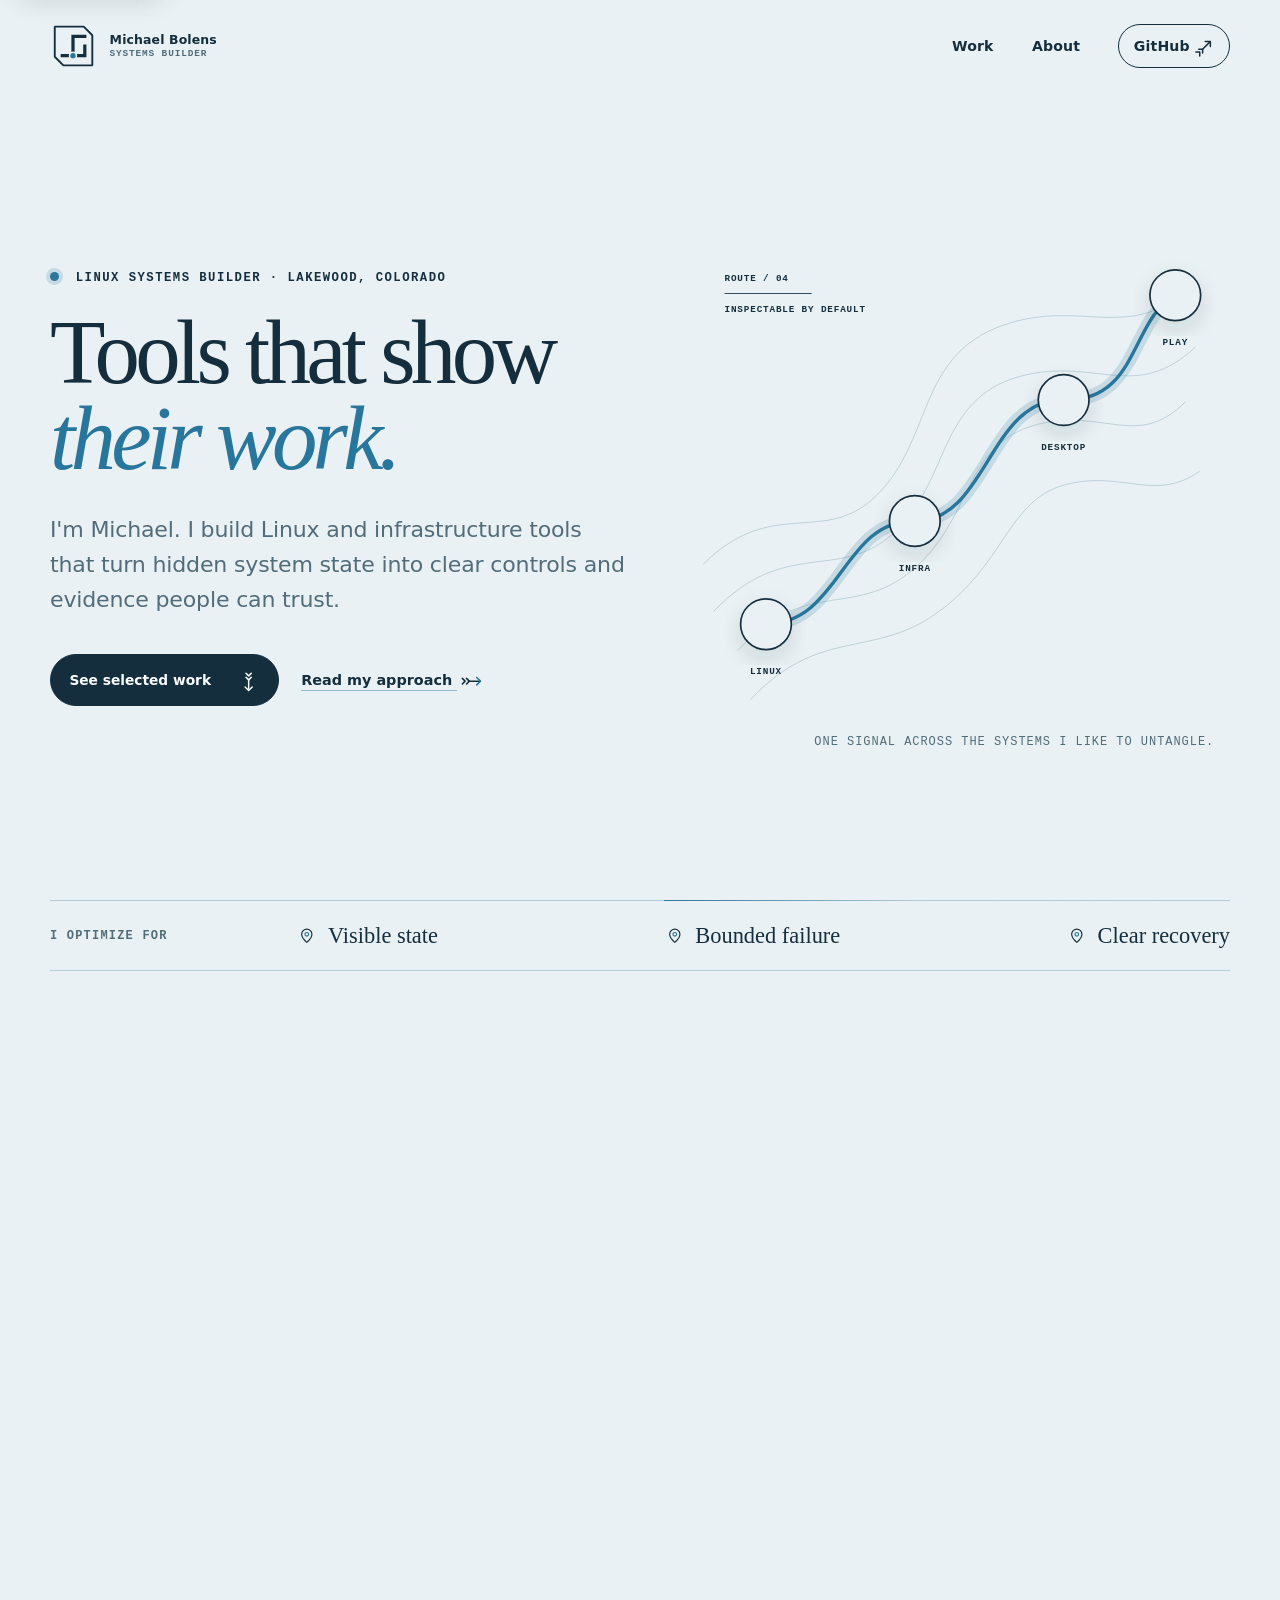
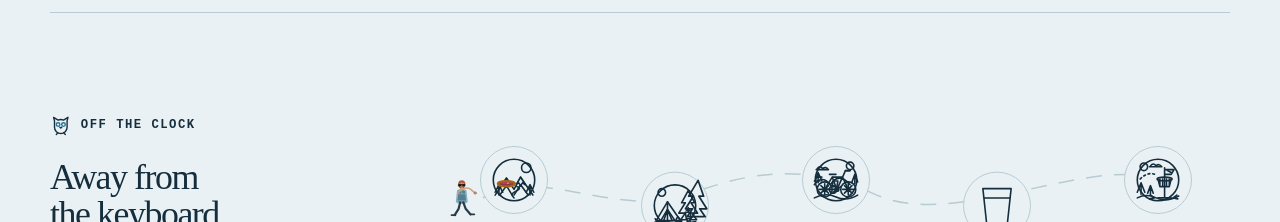
==== commit fac5af55: "fix(hobbies): align responsive flight and loop reset" ====
--- a/index.html
+++ b/index.html
@@ -199,10 +199,10 @@
         <h2 id="hobbies-heading">Away from the keyboard,<br>still following trails.</h2>
       </div>
       <div class="hobby-route">
-        <svg class="hobby-trail" viewBox="0 0 1000 96" aria-hidden="true" preserveAspectRatio="none">
+        <svg class="hobby-trail" viewBox="0 0 1000 96" aria-hidden="true">
           <path id="hobby-path" d="M52 53 C125 10 224 82 315 48 S470 14 548 48 C650 95 808 2 910 28" pathLength="1" />
         </svg>
-        <svg class="hobby-flight-layer" viewBox="0 0 1000 96" aria-hidden="true" preserveAspectRatio="none">
+        <svg class="hobby-flight-layer" viewBox="0 0 1000 96" aria-hidden="true">
           <defs><path id="hobby-flight-path" d="M52 53C72-10 116 95 161 45S251-5 323.34 44.87C351 100 391-25 431 25S480 35 504.35 5.32C536-30 566 80 610 15S665-10 699.82 36.9C731 90 776-25 820 20S886 80 917.35 28" /></defs>
           <g class="hobby-thrower">
             <g class="thrower-man">
@@ -256,7 +256,6 @@
             </g>
             <g class="cheerer-dog"><path class="dog-body" d="M40 50q5-6 14-5 6 1 9 6l-4 5-6-1-4-3h-6Z" /><path class="dog-head" d="M59 44q2-6 7-5l3 2 5 1-4 3-5 1-3 5-3-1Z" /><circle class="dog-eye" cx="67" cy="41.5" r=".7" /><path class="dog-details" d="m63 40 1-4 3 3m-22 13-1 5-1 7m7-11 2 5-1 6m8-9 2 4v5m2-13 4 6-1 7M40 50q-7-2-6-8m28 3 3-1" /><path class="dog-feathering" d="m62 46-2 5 3-2-2 5m-18-1-2 4 3-2m6-1-2 4 3-2m9-3-2 5 3-3m2-16-2-3 4 2M38 48q-5 0-6-4 1 7 7 8" /></g>
           </g>
-          <ellipse class="hobby-landed-disc" cx="917.35" cy="28" rx="11" ry="3.5" />
         </svg>
         <ul aria-label="Favorite off-hours activities">
           <li class="hobby-hiking">
@@ -328,7 +327,7 @@
               <path class="disc-course" d="M2 43q10-5 20 0t24-2M6 39v-9m-4 7 4-10 4 10m6 3v-7m-3 5 3-8 3 8" />
               <path class="disc-flight-arc" d="M5 23q9-9 18-4" />
               <path class="disc-pin" d="M31 11v32M31 13h10l-3 5h-7M24 43h14" />
-              <ellipse class="basket-caught-disc" cx="31" cy="23" rx="7" ry="2" />
+              <ellipse class="basket-caught-disc" cx="31" cy="23" rx="7" ry="2" /><ellipse class="hobby-landed-disc" cx="31" cy="23" rx="7" ry="2" />
               <ellipse class="disc-basket-rim" cx="31" cy="23" rx="8" ry="2" /><path class="disc-basket" d="m24 23 2 8h10l2-8M26 23v7m3-7v8m4-8v8m3-8v7M27 31h8" />
               <path class="disc-details" d="m34 14 4 2M20 43l-4-3m4 3-5 1m25-1 4-3m-4 3 5 1" />
             </svg>
--- a/assets/home.css
+++ b/assets/home.css
@@ -23,7 +23,7 @@
 .ddns-server rect { fill: var(--art-panel); stroke: var(--art-panel-line); stroke-width: 2; }.ddns-server .server-top { stroke: var(--art-panel-line); stroke-width: 2; }.ddns-server > circle:not(.server-status) { fill: var(--art-hot); }.ddns-server > circle:nth-of-type(2) { fill: var(--art-warm); }.ddns-server .server-lines { fill: none; stroke: var(--art-on-panel); stroke-width: 7; stroke-linecap: round; }.ddns-server .server-status { fill: var(--art-success); animation: status-blink 1.8s ease-in-out infinite; }
 @keyframes endpoint-pulse { 50% { fill: var(--art-hot); scale: 1.35; } }
 @keyframes status-blink { 50% { opacity: .35; } }
-.visual-shield .shield { fill: var(--art-panel); }.visual-shield .shield-inset { fill: none; stroke: var(--art-panel-line); stroke-width: 2; stroke-dasharray: 5 7; }.visual-shield .scan { stroke: var(--art-hot); stroke-width: 5; stroke-linecap: round; filter: drop-shadow(0 0 5px color-mix(in srgb,var(--art-hot) 55%,transparent)); animation: scan 2.8s ease-in-out infinite; }.visual-shield .check { fill: none; stroke: var(--art-on-panel); stroke-width: 12; stroke-linecap: round; stroke-linejoin: round; stroke-dasharray: 1; stroke-dashoffset: 1; animation: check-draw 2.8s ease-out infinite; }.evidence-dots circle { fill: var(--art-warm); stroke: var(--ink); stroke-width: 3; transform-box: fill-box; transform-origin: center; animation: evidence-read 2.8s ease-in-out infinite; }.evidence-dots circle:nth-child(2) { animation-delay: -.9s; }.evidence-dots circle:nth-child(3) { animation-delay: -1.8s; }
+.visual-shield .shield { fill: var(--art-panel); }.visual-shield .shield-inset { fill: none; stroke: var(--art-panel-line); stroke-width: 2; stroke-dasharray: 5 7; }.visual-shield .scan { stroke: var(--art-hot); stroke-width: 5; stroke-linecap: round; filter: drop-shadow(0 0 5px color-mix(in srgb,var(--art-hot) 55%,transparent)); animation: scan 2.8s ease-in-out infinite; }.visual-shield .check { fill: none; stroke: var(--art-on-panel); stroke-width: 12; stroke-linecap: round; stroke-linejoin: round; stroke-dasharray: 1; stroke-dashoffset: 0; animation: check-draw 2.8s ease-out infinite; }.evidence-dots circle { fill: var(--art-warm); stroke: var(--ink); stroke-width: 3; transform-box: fill-box; transform-origin: center; animation: evidence-read 2.8s ease-in-out infinite; }.evidence-dots circle:nth-child(2) { animation-delay: -.9s; }.evidence-dots circle:nth-child(3) { animation-delay: -1.8s; }
 @keyframes scan { 0%,100% { translate: 0 -35px; opacity: .45; } 50% { translate: 0 45px; opacity: 1; }}
 @keyframes check-draw { 0%,48% { stroke-dashoffset: 1; } 72%,100% { stroke-dashoffset: 0; } }
 @keyframes evidence-read { 50% { fill: var(--art-hot); scale: 1.35; } }
@@ -31,7 +31,7 @@
 @keyframes toggle { 50% { fill: var(--art-success); translate: 28px 0; }}
 .project-copy { padding: clamp(1.4rem, 3vw, 2.4rem); }
 .project-meta { margin: 0 0 1rem; color: var(--muted); font: 700 .75rem/1.4 var(--mono); letter-spacing: .08em; text-transform: uppercase; }
-.project h3 { display: flex; justify-content: space-between; gap: 1rem; margin: 0; font: 400 clamp(1.8rem,3.6vw,3.1rem)/1.08 var(--serif); letter-spacing: -.032em; }
+.project h3 { display: flex; align-items:center; justify-content: space-between; gap: 1rem; margin: 0; font: 400 clamp(1.8rem,3.6vw,3.1rem)/1.08 var(--serif); letter-spacing: -.032em; }
 .project-copy > p:last-child { max-width: 62ch; margin: 1rem 0 0; color: var(--muted); line-height: 1.62; }
 .project-evidence { display:grid; grid-template-columns:repeat(2,minmax(0,1fr)); gap:1px; margin:1.25rem 0 0; border-top:1px solid var(--line); background:var(--line); }
 .project-evidence div { min-width:0; padding:.85rem .75rem 0 0; background:var(--snow); }
@@ -39,7 +39,7 @@
 .project-evidence dd { margin:.22rem 0 0; font:700 .78rem/1.45 var(--sans); }
 .all-work { margin: 2.2rem 0 0; text-align: center; }.button-secondary { background: transparent; color: var(--ink); }.button-secondary:is(:hover,:focus-visible) { color: var(--snow); }
 .toolbox { display: grid; grid-template-columns: 1fr 1.25fr; gap: clamp(3rem, 8vw, 8rem); padding-block: clamp(5rem, 10vw, 9rem); border-top: 1px solid var(--line); }
-.toolbox dl { margin: 0; }.toolbox dl div { padding: 1.45rem 0; border-bottom: 1px solid var(--line); transition:padding var(--motion-medium) var(--ease-route),background var(--motion-fast),box-shadow var(--motion-fast); }.toolbox dl div:hover { padding-inline:.8rem; background:var(--snow); box-shadow:inset 3px 0 var(--copper); }.toolbox dt { margin-bottom: .55rem; font: 700 .75rem/1.4 var(--mono); text-transform: uppercase; letter-spacing: .11em; }.toolbox dd { max-width: 58ch; margin: 0; color: var(--muted); font-size: 1.08rem; line-height: 1.62; }
+.toolbox dl { margin: 0; }.toolbox dl div { padding: 1.45rem 0; border-bottom: 1px solid var(--line); transition:background var(--motion-fast),box-shadow var(--motion-fast); }.toolbox dl div:hover { background:var(--snow); box-shadow:inset 3px 0 var(--copper); }.toolbox dt { position:relative; min-height:1.1rem; margin-bottom:.55rem; padding-left:1.75rem; font:700 .75rem/1.4 var(--mono); text-transform:uppercase; letter-spacing:.11em; }.detail-glyph { position:absolute; top:50%; left:0; width:1.05rem; height:1.05rem; overflow:visible; color:var(--copper); stroke-width:1.65; translate:0 -50%; }.toolbox dd { max-width: 58ch; margin: 0; color: var(--muted); font-size: 1.08rem; line-height: 1.62; }
 .current { display:grid; grid-template-columns:.7fr 2.3fr; gap:clamp(2rem,7vw,7rem); padding-block:clamp(4rem,8vw,7rem); border-top:1px solid var(--line); }
 .current h2,.contact h2 { max-width:16ch; margin:0; font:400 clamp(2.2rem,4.4vw,4.2rem)/1.03 var(--serif); letter-spacing:-.04em; }
 .current h2 + p,.contact div > p { max-width:62ch; margin:1.4rem 0 0; color:var(--muted); font-size:1.06rem; line-height:1.68; }
@@ -48,11 +48,17 @@
 .contact .eyebrow,.contact div > p { color:color-mix(in srgb,var(--paper) 72%,transparent); }
 .contact .button { margin-top:1.6rem; border-color:var(--paper); background:var(--paper); color:var(--ink); }
 .contact .button:is(:hover,:focus-visible) { border-color:var(--copper); background:var(--copper); color:var(--paper); }
+/* One inherited color phase per badge replaces per-part color animations. */
+@property --hobby-emphasis { syntax:'<percentage>'; inherits:true; initial-value:0%; }
 .hobbies { display:grid; grid-template-columns:minmax(13rem,.8fr) 2fr; align-items:center; gap:clamp(2rem,6vw,6rem); padding-block:clamp(4rem,8vw,7rem); border-top:1px solid var(--line); }
 .hobbies-heading h2 { max-width: 22rem; margin: 0; font: 400 clamp(1.7rem,2.8vw,2.65rem)/1.03 var(--serif); letter-spacing: -.04em; }
-.hobby-route { position: relative; min-width: 0; isolation: isolate; }
+.hobby-route { --hobby-badge-size:clamp(3.3rem,5.5vw,4.25rem); --hobby-stagger:1.6rem; container-type:inline-size; position: relative; min-width: 0; isolation: isolate; }
 .hobbies[data-motion="paused"] .hobby-route * { animation-play-state: paused!important; }
-.hobby-trail,.hobby-flight-layer { position: absolute; inset: 5px 0 auto; width: 100%; height: 96px; overflow: visible; pointer-events: none; }.hobby-trail { z-index: -1; }.hobby-flight-layer { z-index: 2; }
+.hobby-trail,.hobby-flight-layer { position: absolute; inset: auto 0;
+ /* Align the flight's beer stop (y=36.9) with the tap center (y=3).
+ Container units retain the 1000:96 drawing ratio at every width. */
+ top:calc(var(--hobby-stagger) + .65rem + (var(--hobby-badge-size) - 1.3rem - 2px)/16 - 3.69cqw);
+ width: 100%; height: auto; overflow: visible; pointer-events: none; }.hobby-trail { z-index: -1; }.hobby-flight-layer { z-index: 2; }
 .hobby-trail path { fill: none; stroke: var(--line); stroke-width: 1.5; stroke-dasharray: .018 .014; vector-effect: non-scaling-stroke; }
 .hobby-traveler,.hobby-landed-disc { fill: var(--copper); stroke: var(--paper); stroke-width: 2.5; vector-effect: non-scaling-stroke; }.traveler-disc .disc-body { fill:var(--art-hot);stroke:var(--art-warm); }.traveler-disc .disc-rim { fill:none;stroke:color-mix(in srgb,var(--art-hot) 65%,var(--ink));stroke-width:1.3; }.traveler-disc .disc-mark { fill:var(--scene-celestial);stroke:none; }.hobby-landed-disc { display: none; }
 .hobby-thrower { fill: var(--paper); stroke: var(--ink); stroke-width: 2; stroke-linecap: round; stroke-linejoin: round; vector-effect: non-scaling-stroke; transform-box: view-box; transform-origin: 25px 60px; animation: thrower-exit 24s linear infinite; }.hobby-thrower path { fill: none; }.thrower-body { transform-box: view-box; transform-origin: 25px 47px; animation: drive-lean 24s ease-out infinite; }.throwing-arm { transform-box: view-box; transform-origin: 25px 47px; animation: disc-throw 24s cubic-bezier(.2,.8,.3,1) infinite,throw-arm-visibility 24s linear infinite; }.walking-arm { opacity:0;animation:walk-arm-visibility 24s linear infinite; }.thrower-leg { transform-box: view-box; transform-origin: 25px 60px; }.thrower-leg-front { animation: walk-front 24s ease-in-out infinite; }.thrower-leg-back { animation: walk-back 24s ease-in-out infinite; }
@@ -67,23 +73,22 @@
 .hobby-cheerers { opacity:0;stroke-linecap:round;stroke-linejoin:round;vector-effect:non-scaling-stroke;animation:cheerers-arrive 24s ease-out infinite; }.hobby-cheerers .person-skin { fill:#d5a17d;stroke:#9b674d; }.hobby-cheerers .man-hair { fill:#d99068;stroke:#d99068; }.hobby-cheerers .man-beard { fill:none;stroke:#8b553d; }.hobby-cheerers .man-glasses { fill:#111;stroke:#111;stroke-width:.7; }.hobby-cheerers .cheer-man-body { fill:#527f91;stroke:#86b2bd; }.hobby-cheerers .girl-hair { fill:#4a2d25;stroke:#4a2d25; }.hobby-cheerers .girl-jacket { fill:#78996d;stroke:#a8c49a; }.hobby-cheerers .cheer-arm,.hobby-cheerers .cheer-hand { transform-box:view-box; }.hobby-cheerers .cheer-arm { fill:none;stroke:#d5a17d;stroke-width:2.2; }.hobby-cheerers .cheer-arm-left,.hobby-cheerers .cheer-hand-left { transform-origin:4px 36px;animation:cheer-left 24s ease-in-out infinite; }.hobby-cheerers .cheer-arm-right,.hobby-cheerers .cheer-hand-right { transform-origin:12px 36px;animation:cheer-right 24s ease-in-out infinite; }.cheerer-girl .cheer-arm-left,.cheerer-girl .cheer-hand-left { transform-origin:24px 38px; }.cheerer-girl .cheer-arm-right,.cheerer-girl .cheer-hand-right { transform-origin:32px 38px; }.hobby-cheerers .cheer-legs { fill:none;stroke:#343845;stroke-width:2.4; }.hobby-cheerers .dog-body { fill:#f5f2e9;stroke:#f5f2e9; }.hobby-cheerers .dog-head { fill:#141919;stroke:#141919; }.hobby-cheerers .dog-eye { fill:#f5f2e9;stroke:none; }.hobby-cheerers .dog-details,.hobby-cheerers .dog-feathering { fill:none;stroke:#f5f2e9;stroke-width:1.2; }.cheerer-dog { animation:cheer-dog 24s ease-in-out infinite; }
 .hobby-thrower .thrower-man>.person-skin,.hobby-cheerers .cheerer-man>.person-skin { stroke:none; }.hobby-thrower .thrower-man>.man-hair,.hobby-cheerers .cheerer-man>.man-hair { fill:#b96345;stroke:none; }
 .hobby-thrower .thrower-man>.man-neck,.hobby-cheerers .cheerer-man>.man-neck { fill:#d5a17d;stroke:none; }
-.beer-disc-handoff { opacity:0;fill:var(--copper);stroke:var(--paper);stroke-width:1.6;transform-box:view-box;transform-origin:23px 3px;animation:beer-disc-handoff 24s linear infinite; }.beer-disc-handoff path { fill:none; }.beer-tap { opacity:0;transform-box:view-box;transform-origin:23px 6px;animation:traveler-tap-form 24s linear infinite; }.hobby-route .beer-tap .tap-body { fill:var(--copper);stroke:var(--paper);stroke-width:2;animation:color-tap-head 24s linear infinite; }.tap-badge { fill:var(--art-hot);stroke:var(--art-warm);stroke-width:1; }.tap-badge-mark { fill:var(--art-warm);stroke:none; }.tap-hardware { fill:none;stroke:var(--art-cool);stroke-width:1.35; }.hobby-route .beer-tap .tap-stream { fill:none;stroke:var(--art-warm);stroke-width:2.5;stroke-dasharray:3 2;opacity:0;animation:tap-flow 1s linear infinite,tap-stream-visibility 24s linear infinite; }
+.beer-disc-handoff { opacity:0;fill:var(--copper);stroke:var(--paper);stroke-width:1.6;transform-box:view-box;transform-origin:23px 3px;animation:beer-disc-handoff 24s linear infinite; }.beer-disc-handoff path { fill:none; }.beer-tap { opacity:0;transform-box:view-box;transform-origin:23px 6px;animation:traveler-tap-form 24s linear infinite; }.hobby-route .beer-tap .tap-body { stroke-width:2; fill:color-mix(in srgb,var(--copper),var(--art-panel) var(--hobby-emphasis));stroke:color-mix(in srgb,var(--paper),var(--art-warm) var(--hobby-emphasis)); }.tap-badge { fill:var(--art-hot);stroke:var(--art-warm);stroke-width:1; }.tap-badge-mark { fill:var(--art-warm);stroke:none; }.tap-hardware { fill:none;stroke:var(--art-cool);stroke-width:1.35; }.hobby-route .beer-tap .tap-stream { fill:none;stroke:var(--art-warm);stroke-width:2.5;stroke-dasharray:3 2;opacity:0;animation:tap-flow 1s linear infinite,tap-stream-visibility 24s linear infinite; }
 .hobby-route ul { display: grid; grid-template-columns: repeat(5,1fr); gap: clamp(.35rem,1.3vw,1rem); margin: 0; padding: 0; list-style: none; }
 .hobby-route li { display: grid; justify-items: center; gap: .65rem; min-width: 0; color: var(--ink); font: 700 clamp(.66rem,1vw,.75rem)/1.2 var(--mono); letter-spacing: .06em; text-align: center; text-transform: uppercase; }
 .hobby-hiking { animation: scene-hiking 24s linear infinite; }.hobby-camping { animation: scene-camping 24s linear infinite; }.hobby-cycling { animation: scene-cycling 24s linear infinite; }.hobby-disc-golf { animation: scene-disc-golf 24s linear infinite; }.hobby-craft-beer { animation: scene-craft-beer 24s linear infinite; }
 .hobby-route li:nth-child(even) { translate: 0 1.6rem; }
-.hobby-route li svg { width: clamp(3.3rem,5.5vw,4.25rem); padding: .65rem; overflow: visible; border: 1px solid var(--line); border-radius: 50%; background: var(--paper); fill: none; stroke: currentColor; stroke-width: 1.7; stroke-linecap: round; stroke-linejoin: round; }
+.hobby-route li svg { width: var(--hobby-badge-size); padding: .65rem; overflow: visible; border: 1px solid var(--line); border-radius: 50%; background: var(--paper); fill: none; stroke: currentColor; stroke-width: 1.7; stroke-linecap: round; stroke-linejoin: round; }
 .camp-star { transform-box: fill-box; transform-origin: center; animation: hobby-twinkle 3.6s ease-in-out infinite; }
-.scene-night-only,.hike-aurora,.hike-moon,.moon-crater,.hike-stars,.camp-moon,.camp-sky-stars,.camp-star { visibility:hidden; }.scene-day-only { visibility:visible; }.hike-day-sun { fill:transparent;animation:hobby-rise 4s ease-in-out infinite,hike-day-sun-color 24s linear infinite; }.camp-day-sun { fill:transparent;animation:hobby-rise 4s ease-in-out infinite,camp-day-sun-color 24s linear infinite; }
-.hike-night-sky { fill: var(--paper); stroke: currentColor; animation: alpine-sky-color 24s linear infinite; }.hike-aurora { fill: none; opacity: .7; stroke-width: 2.4; animation: alpine-aurora 5.5s ease-in-out infinite alternate,alpine-aurora-color 24s linear infinite; }.aurora-one { --aurora-active:var(--art-success); }.aurora-two { --aurora-active:var(--art-violet); animation-delay:-2.1s,0s; }.hike-moon { fill: var(--paper); stroke: currentColor; animation: alpine-moon-color 24s linear infinite; }.moon-crater,.hike-stars { stroke: currentColor; animation: alpine-stars 3.8s ease-in-out infinite,alpine-star-color 24s linear infinite; }.hike-snow { fill: var(--paper); stroke: currentColor; animation: alpine-snow-color 24s linear infinite; }.hike-pines { animation: color-pines 24s linear infinite; }
+.scene-night-only,.hike-aurora,.hike-moon,.moon-crater,.hike-stars,.camp-moon,.camp-sky-stars,.camp-star { visibility:hidden; }.scene-day-only { visibility:visible; }.hike-day-sun { animation:hobby-rise 4s ease-in-out infinite; fill:color-mix(in srgb,transparent,var(--scene-celestial) var(--hobby-emphasis));stroke:color-mix(in srgb,currentColor,var(--scene-celestial) var(--hobby-emphasis)); }.camp-day-sun { animation:hobby-rise 4s ease-in-out infinite; fill:color-mix(in srgb,transparent,var(--scene-celestial) var(--hobby-emphasis));stroke:color-mix(in srgb,currentColor,var(--scene-celestial) var(--hobby-emphasis)); }
+.hike-night-sky { fill:color-mix(in srgb,var(--paper),var(--scene-sky) var(--hobby-emphasis));stroke:color-mix(in srgb,currentColor,var(--scene-sky-edge) var(--hobby-emphasis)); }.hike-aurora { fill: none; opacity: .7; stroke-width: 2.4; animation: alpine-aurora 5.5s ease-in-out infinite alternate; stroke:color-mix(in srgb,currentColor,var(--aurora-active) var(--hobby-emphasis)); }.aurora-one { --aurora-active:var(--art-success); }.aurora-two { --aurora-active:var(--art-violet); animation-delay:-2.1s; }.hike-moon { fill:color-mix(in srgb,var(--paper),var(--scene-celestial) var(--hobby-emphasis));stroke:color-mix(in srgb,currentColor,var(--scene-celestial) var(--hobby-emphasis)); }.moon-crater,.hike-stars { animation: alpine-stars 3.8s ease-in-out infinite; stroke:color-mix(in srgb,currentColor,var(--scene-celestial) var(--hobby-emphasis)); }.hike-snow { fill:color-mix(in srgb,var(--paper),var(--snow) var(--hobby-emphasis));stroke:color-mix(in srgb,currentColor,var(--snow) var(--hobby-emphasis)); }.hike-pines { stroke:color-mix(in srgb,currentColor,var(--art-forest) var(--hobby-emphasis)); }
 .bike-wheel, .bike-crank { transform-box: view-box; animation: hobby-pedal 5s linear infinite; }.bike-wheel-rear { transform-origin: 12px 34px; }.bike-wheel-front { transform-origin: 37px 34px; }.bike-crank { transform-origin: 25px 34px; animation-duration: 2.5s; }
-.beer-foam,.beer-bubbles { opacity:0;animation:beer-content-visibility 24s linear infinite; }.beer-foam { transform-box:view-box;animation:beer-content-visibility 24s linear infinite,beer-foam-color 24s linear infinite,beer-foam-rise 24s linear infinite; }.beer-bubble { transform-box: fill-box; transform-origin: center; animation: hobby-bubble 3.2s ease-in infinite; }.bubble-two { animation-delay: 1.4s; }
+.beer-foam,.beer-bubbles { opacity:0;animation:beer-content-visibility 24s linear infinite; }.beer-foam { transform-box:view-box;animation:beer-content-visibility 24s linear infinite,beer-foam-rise 24s linear infinite; fill:color-mix(in srgb,transparent,color-mix(in srgb,var(--art-warm) 35%,var(--art-on-panel)) var(--hobby-emphasis));stroke:color-mix(in srgb,transparent,color-mix(in srgb,var(--art-warm) 35%,var(--art-on-panel)) var(--hobby-emphasis)); }.beer-bubble { transform-box: fill-box; transform-origin: center; animation: hobby-bubble 3.2s ease-in infinite; }.bubble-two { animation-delay: 1.4s; }
 @keyframes hobby-twinkle { 0%,100% { opacity: .45; scale: .78; } 50% { opacity: 1; scale: 1.12; } }
 @keyframes hobby-rise { 0%,100% { translate: 0 1px; rotate: -4deg; } 50% { translate: 0 -2px; rotate: 4deg; } }
 @keyframes hobby-pedal { to { rotate: 360deg; } }
-@keyframes hike-day-sun-color { 0%,9%,100% { fill:transparent;stroke:currentColor; } 2%,7% { fill:var(--scene-celestial);stroke:var(--scene-celestial); } }
-@keyframes camp-day-sun-color { 0%,8%,28%,100% { fill:transparent;stroke:currentColor; } 11%,25% { fill:var(--scene-celestial);stroke:var(--scene-celestial); } }
-@keyframes traveler-disc-form { 0%,4%,40%,49%,69.3%,89.5% { opacity:1;scale:1;rotate:0deg; } 6%,38% { opacity:0;scale:1;rotate:0deg; } 49.6%,68.7% { opacity:0;scale:.7 .45;rotate:-8deg; } 91%,100% { opacity:0;scale:1;rotate:0deg; } }
+
+@keyframes traveler-disc-form { 0%,4%,40%,49%,69.3%,89.5% { opacity:1;scale:1;rotate:0deg; } 6%,38% { opacity:0;scale:1;rotate:0deg; } 49.6%,68.7% { opacity:0;scale:.7 .45;rotate:-8deg; } 91%,100% { opacity:0;scale:1;rotate:0deg; } 0%,69.3% { translate:0; } 91%,100% { translate:var(--hobby-catch-x,0px) var(--hobby-catch-y,0px); } }
 @keyframes traveler-ufo-form { 0%,4%,40%,100% { opacity: 0; } 6%,38% { opacity: 1; } }
 @keyframes traveler-ufo-lights { 0%,100% { opacity:.45; } 50% { opacity:1; } }
 @keyframes beer-disc-handoff { 0%,49%,69.3%,100% { opacity:0;scale:1;rotate:0deg; } 49.6% { opacity:1;scale:1;rotate:0deg; } 50.8%,66% { opacity:0;scale:.3 .16;rotate:-12deg; } 67.3% { opacity:1;scale:.3 .16;rotate:12deg; } 68.7% { opacity:1;scale:1;rotate:0deg; } }
@@ -112,33 +117,39 @@
 @keyframes beer-fill { 0%,49% { opacity:0;scale:1 0; } 52% { opacity:.9;scale:1 .08; } 65%,100% { opacity:.94;scale:1 1; } }
 @keyframes beer-content-visibility { 0%,51% { opacity:0; } 54%,100% { opacity:1; } }
 @keyframes beer-foam-rise { 0%,49% { translate:0 31px; } 52% { translate:0 29px; } 65%,100% { translate:0; } }
-@keyframes cheerers-arrive { 0%,87% { opacity:0;translate:-18px 5px; } 92%,100% { opacity:1;translate:0; } }
+@keyframes cheerers-arrive { 0%,87% { opacity:0;translate:-18px 5px; } 92%,97% { opacity:1;translate:0; } 100% { opacity:0;translate:0; } }
 @keyframes cheer-left { 0%,88% { rotate:24deg; } 92%,94%,98%,100% { rotate:-16deg; } 93%,96%,99% { rotate:8deg; } }
 @keyframes cheer-right { 0%,88% { rotate:-24deg; } 92%,94%,98%,100% { rotate:16deg; } 93%,96%,99% { rotate:-8deg; } }
 @keyframes cheer-dog { 0%,88% { translate:-6px 3px; } 92%,96%,100% { translate:0; } 94%,98% { translate:0 -2px; } }
-@keyframes scene-hiking { 0%,9%,100% { color: var(--ink); } 2%,7% { color: var(--copper); } }
-@keyframes scene-camping { 0%,8%,28%,100% { color: var(--ink); } 11%,25% { color: var(--copper); } }
-@keyframes scene-cycling { 0%,23%,39%,100% { color: var(--ink); } 26%,36% { color: var(--copper); } }
-@keyframes scene-craft-beer { 0%,46%,71%,100% { color: var(--ink); } 50%,68% { color: var(--copper); } }
-@keyframes scene-disc-golf { 0%,79%,100% { color: var(--ink); } 84%,97% { color: var(--copper); } }
-.hobby-route .beer-liquid { fill:transparent;stroke:none;transform-box:view-box;transform-origin:24px 41px;animation:beer-fill 24s linear infinite,beer-liquid-color 24s linear infinite; }.hobby-route .beer-fill-foam { fill:transparent;stroke:none;transform-box:view-box;animation:beer-foam-color 24s linear infinite,beer-foam-rise 24s linear infinite; }.hobby-route .pint-outline { fill: none; }
+@keyframes scene-hiking { 0%,9%,100% { color: var(--ink); --hobby-emphasis:0%; } 2%,7% { color: var(--copper); --hobby-emphasis:100%; } }
+@keyframes scene-camping { 0%,8%,28%,100% { color: var(--ink); --hobby-emphasis:0%; } 11%,25% { color: var(--copper); --hobby-emphasis:100%; } }
+@keyframes scene-cycling { 0%,23%,39%,100% { color: var(--ink); --hobby-emphasis:0%; } 26%,36% { color: var(--copper); --hobby-emphasis:100%; } }
+@keyframes scene-craft-beer { 0%,46%,71%,100% { color: var(--ink); --hobby-emphasis:0%; } 50%,68% { color: var(--copper); --hobby-emphasis:100%; } }
+@keyframes scene-disc-golf { 0%,79%,100% { color: var(--ink); --hobby-emphasis:0%; } 84%,97% { color: var(--copper); --hobby-emphasis:100%; } }
+.hobby-route .beer-liquid { stroke:none;transform-box:view-box;transform-origin:24px 41px;animation:beer-fill 24s linear infinite; fill:color-mix(in srgb,transparent,var(--art-warm) var(--hobby-emphasis)); }.hobby-route .beer-fill-foam { transform-box:view-box;animation:beer-foam-rise 24s linear infinite; fill:color-mix(in srgb,transparent,color-mix(in srgb,var(--art-warm) 35%,var(--art-on-panel)) var(--hobby-emphasis));stroke:color-mix(in srgb,transparent,color-mix(in srgb,var(--art-warm) 35%,var(--art-on-panel)) var(--hobby-emphasis)); }.hobby-route .pint-outline { fill: none; }
 .basket-caught-disc { fill:var(--art-hot);stroke:var(--art-warm);stroke-width:1.4;opacity:0;animation:basket-disc-catch 24s linear infinite; }
-.camp-night-sky,.cycle-sky,.disc-sky { fill:var(--paper);stroke:currentColor; }.camp-night-sky { animation:camp-sky-color 24s linear infinite; }.camp-moon { animation:camp-moon-color 24s linear infinite; }.camp-sky-stars { animation:camp-stars-color 24s linear infinite; }.camp-ground { animation:camp-ground-color 24s linear infinite; }.camp-fire { animation:camp-fire-color 24s linear infinite,hobby-rise 2.2s ease-in-out infinite; }.cycle-sky { animation:cycle-sky-color 24s linear infinite; }.cycle-sun { animation:cycle-sun-color 24s linear infinite,hobby-rise 4.6s ease-in-out infinite; }.cycle-cloud { animation:cycle-cloud-color 24s linear infinite; }.cycle-hills,.cycle-pines { animation:cycle-land-color 24s linear infinite; }.disc-sky { animation:disc-sky-color 24s linear infinite; }.disc-sun { animation:disc-sun-color 24s linear infinite,hobby-rise 4.2s ease-in-out infinite; }.disc-cloud { animation:disc-cloud-color 24s linear infinite; }.disc-course { animation:disc-course-color 24s linear infinite; }.disc-flight-arc { stroke-dasharray:2 3;animation:disc-arc-color 24s linear infinite; }
-.hobby-route .hike-mountains { animation: color-lichen 24s linear infinite; }.hobby-route .hike-sun { animation: hobby-rise 4s ease-in-out infinite,color-sun 24s linear infinite; }.hobby-route .camp-tent { animation: color-tent 24s linear infinite,color-tent-fill 24s linear infinite; }.hobby-route .camp-details { animation:color-camp-details 24s linear infinite; }.hobby-route .camp-tree { animation: color-tree 24s linear infinite; }.hobby-route .camp-star { animation: hobby-twinkle 3.6s ease-in-out infinite,color-star 24s linear infinite; }.hobby-route .camp-lantern { animation:color-lantern 24s linear infinite; }.hobby-route .bike-frame { animation:color-bike-frame 24s linear infinite; }.hobby-route .bike-tires { animation:color-bike-tires 24s linear infinite; }.hobby-route .bike-details { animation:color-bike-details 24s linear infinite; }.hobby-route .bike-wheel { animation:hobby-pedal 5s linear infinite,color-bike-spokes 24s linear infinite; }.hobby-route .bike-crank { animation:hobby-pedal 2.5s linear infinite,color-bike-crank 24s linear infinite; }.hobby-route .pint-outline { animation:color-glass 24s linear infinite; }.hobby-route .beer-details { animation:color-glass-base 24s linear infinite; }.hobby-route .disc-pin { animation: color-flag 24s linear infinite; }.hobby-route .disc-basket,.hobby-route .disc-basket-rim { animation: color-basket 24s linear infinite; }
+.camp-night-sky,.cycle-sky,.disc-sky { fill:var(--paper);stroke:currentColor; }.camp-night-sky { fill:color-mix(in srgb,var(--paper),var(--scene-sky) var(--hobby-emphasis));stroke:color-mix(in srgb,currentColor,var(--scene-sky-edge) var(--hobby-emphasis)); }.camp-moon { fill:color-mix(in srgb,transparent,var(--scene-celestial) var(--hobby-emphasis));stroke:color-mix(in srgb,currentColor,var(--scene-celestial) var(--hobby-emphasis)); }.camp-sky-stars { stroke:color-mix(in srgb,currentColor,var(--scene-celestial) var(--hobby-emphasis)); }.camp-ground { stroke:color-mix(in srgb,currentColor,var(--art-forest) var(--hobby-emphasis)); }.camp-fire { animation:hobby-rise 2.2s ease-in-out infinite; stroke:color-mix(in srgb,currentColor,var(--art-hot) var(--hobby-emphasis)); }.cycle-sky { fill:color-mix(in srgb,var(--paper),var(--scene-sky) var(--hobby-emphasis));stroke:color-mix(in srgb,currentColor,var(--scene-sky-edge) var(--hobby-emphasis)); }.cycle-sun { animation:hobby-rise 4.6s ease-in-out infinite; fill:color-mix(in srgb,transparent,var(--scene-celestial) var(--hobby-emphasis));stroke:color-mix(in srgb,currentColor,var(--scene-celestial) var(--hobby-emphasis)); }.cycle-cloud { stroke:color-mix(in srgb,currentColor,var(--art-cool) var(--hobby-emphasis)); }.cycle-hills,.cycle-pines { stroke:color-mix(in srgb,currentColor,var(--art-forest) var(--hobby-emphasis)); }.disc-sky { fill:color-mix(in srgb,var(--paper),var(--scene-sky) var(--hobby-emphasis));stroke:color-mix(in srgb,currentColor,var(--scene-sky-edge) var(--hobby-emphasis)); }.disc-sun { animation:hobby-rise 4.2s ease-in-out infinite; fill:color-mix(in srgb,transparent,var(--scene-celestial) var(--hobby-emphasis));stroke:color-mix(in srgb,currentColor,var(--scene-celestial) var(--hobby-emphasis)); }.disc-cloud { stroke:color-mix(in srgb,currentColor,var(--art-cool) var(--hobby-emphasis)); }.disc-course { stroke:color-mix(in srgb,currentColor,var(--art-forest) var(--hobby-emphasis)); }.disc-flight-arc { stroke-dasharray:2 3; stroke:color-mix(in srgb,currentColor,var(--art-violet) var(--hobby-emphasis)); }
+.hobby-route .hike-mountains { stroke:color-mix(in srgb, currentColor, var(--lichen) var(--hobby-emphasis)); }.hobby-route .hike-sun { animation: hobby-rise 4s ease-in-out infinite; stroke:color-mix(in srgb, currentColor, var(--scene-celestial) var(--hobby-emphasis)); }.hobby-route .camp-tent { stroke:color-mix(in srgb, currentColor, var(--art-hot) var(--hobby-emphasis));fill:color-mix(in srgb,transparent,color-mix(in srgb,var(--art-hot) 45%,var(--paper)) var(--hobby-emphasis)); }.hobby-route .camp-details { stroke:color-mix(in srgb,currentColor,var(--art-warm) var(--hobby-emphasis)); }.hobby-route .camp-tree { fill:color-mix(in srgb,transparent,color-mix(in srgb,var(--art-forest) 44%,var(--paper)) var(--hobby-emphasis));stroke:color-mix(in srgb,currentColor,var(--art-forest) var(--hobby-emphasis)); }.hobby-route .camp-star { animation: hobby-twinkle 3.6s ease-in-out infinite; stroke:color-mix(in srgb, currentColor, var(--scene-celestial) var(--hobby-emphasis)); }.hobby-route .camp-lantern { stroke:color-mix(in srgb,currentColor,var(--art-warm) var(--hobby-emphasis));fill:color-mix(in srgb,transparent,var(--art-hot) var(--hobby-emphasis)); }.hobby-route .bike-frame { stroke:color-mix(in srgb,currentColor,var(--art-hot) var(--hobby-emphasis)); }.hobby-route .bike-tires { stroke:color-mix(in srgb,currentColor,var(--ink) var(--hobby-emphasis)); }.hobby-route .bike-details { stroke:color-mix(in srgb,currentColor,var(--art-forest) var(--hobby-emphasis)); }.hobby-route .bike-wheel { animation:hobby-pedal 5s linear infinite; stroke:color-mix(in srgb,currentColor,var(--art-cool) var(--hobby-emphasis)); }.hobby-route .bike-crank { animation:hobby-pedal 2.5s linear infinite; stroke:color-mix(in srgb,currentColor,var(--art-warm) var(--hobby-emphasis)); }.hobby-route .pint-outline { stroke:color-mix(in srgb,currentColor,var(--art-cool) var(--hobby-emphasis)); }.hobby-route .beer-details { stroke:color-mix(in srgb,currentColor,var(--art-violet) var(--hobby-emphasis)); }.hobby-route .disc-pin { stroke:color-mix(in srgb,currentColor,var(--scene-celestial) var(--hobby-emphasis)); }.hobby-route .disc-basket,.hobby-route .disc-basket-rim { stroke:color-mix(in srgb,currentColor,var(--art-hot) var(--hobby-emphasis)); }
 .hobby-cycling > svg { animation: station-bike-visibility 24s linear infinite; }
-@keyframes color-lichen { 0%,9%,100% { stroke: currentColor; } 2%,7% { stroke: var(--lichen); } } @keyframes color-sun { 0%,9%,100% { stroke: currentColor; } 2%,7% { stroke: var(--scene-celestial); } }
-@keyframes color-pines { 0%,9%,100% { stroke:currentColor; } 2%,7% { stroke:var(--art-forest); } } @keyframes alpine-stars { 0%,100% { opacity:.38; } 50% { opacity:1; } } @keyframes alpine-aurora { from { opacity:.48;translate:0 1px; } to { opacity:.88;translate:0 -1px; } }
-@keyframes alpine-sky-color { 0%,9%,100% { fill:var(--paper);stroke:currentColor; } 2%,7% { fill:var(--scene-sky);stroke:var(--scene-sky-edge); } } @keyframes alpine-aurora-color { 0%,9%,100% { stroke:currentColor; } 2%,7% { stroke:var(--aurora-active); } } @keyframes alpine-moon-color { 0%,9%,100% { fill:var(--paper);stroke:currentColor; } 2%,7% { fill:var(--scene-celestial);stroke:var(--scene-celestial); } } @keyframes alpine-star-color { 0%,9%,100% { stroke:currentColor; } 2%,7% { stroke:var(--scene-celestial); } } @keyframes alpine-snow-color { 0%,9%,100% { fill:var(--paper);stroke:currentColor; } 2%,7% { fill:var(--snow);stroke:var(--snow); } }
-@keyframes color-tent { 0%,8%,28%,100% { stroke: currentColor; } 11%,25% { stroke: var(--art-hot); } } @keyframes color-tree { 0%,8%,28%,100% { fill:transparent;stroke:currentColor; } 11%,25% { fill:color-mix(in srgb,var(--art-forest) 44%,var(--paper));stroke:var(--art-forest); } } @keyframes color-star { 0%,8%,28%,100% { stroke: currentColor; } 11%,25% { stroke: var(--scene-celestial); } }
-@keyframes color-tent-fill { 0%,8%,28%,100% { fill:transparent; } 11%,25% { fill:color-mix(in srgb,var(--art-hot) 45%,var(--paper)); } } @keyframes color-camp-details { 0%,8%,28%,100% { stroke:currentColor; } 11%,25% { stroke:var(--art-warm); } } @keyframes color-lantern { 0%,8%,28%,100% { stroke:currentColor;fill:transparent; } 11%,25% { stroke:var(--art-warm);fill:var(--art-hot); } }
-@keyframes camp-sky-color { 0%,8%,28%,100% { fill:var(--paper);stroke:currentColor; } 11%,25% { fill:var(--scene-sky);stroke:var(--scene-sky-edge); } } @keyframes camp-moon-color { 0%,8%,28%,100% { fill:transparent;stroke:currentColor; } 11%,25% { fill:var(--scene-celestial);stroke:var(--scene-celestial); } } @keyframes camp-stars-color { 0%,8%,28%,100% { stroke:currentColor; } 11%,25% { stroke:var(--scene-celestial); } } @keyframes camp-ground-color { 0%,8%,28%,100% { stroke:currentColor; } 11%,25% { stroke:var(--art-forest); } } @keyframes camp-fire-color { 0%,8%,28%,100% { stroke:currentColor; } 11%,25% { stroke:var(--art-hot); } }
-@keyframes color-bike-frame { 0%,23%,39%,100% { stroke:currentColor; } 26%,36% { stroke:var(--art-hot); } } @keyframes color-bike-tires { 0%,23%,39%,100% { stroke:currentColor; } 26%,36% { stroke:var(--ink); } } @keyframes color-bike-details { 0%,23%,39%,100% { stroke:currentColor; } 26%,36% { stroke:var(--art-forest); } } @keyframes color-bike-spokes { 0%,23%,39%,100% { stroke:currentColor; } 26%,36% { stroke:var(--art-cool); } } @keyframes color-bike-crank { 0%,23%,39%,100% { stroke:currentColor; } 26%,36% { stroke:var(--art-warm); } }
-@keyframes cycle-sky-color { 0%,23%,39%,100% { fill:var(--paper);stroke:currentColor; } 26%,36% { fill:var(--scene-sky);stroke:var(--scene-sky-edge); } } @keyframes cycle-sun-color { 0%,23%,39%,100% { fill:transparent;stroke:currentColor; } 26%,36% { fill:var(--scene-celestial);stroke:var(--scene-celestial); } } @keyframes cycle-cloud-color { 0%,23%,39%,100% { stroke:currentColor; } 26%,36% { stroke:var(--art-cool); } } @keyframes cycle-land-color { 0%,23%,39%,100% { stroke:currentColor; } 26%,36% { stroke:var(--art-forest); } }
-@keyframes color-glass { 0%,46%,71%,100% { stroke:currentColor; } 50%,68% { stroke:var(--art-cool); } } @keyframes color-glass-base { 0%,46%,71%,100% { stroke:currentColor; } 50%,68% { stroke:var(--art-violet); } }
-@keyframes color-tap-head { 0%,46%,71%,100% { fill:var(--copper);stroke:var(--paper); } 50%,68% { fill:var(--art-panel);stroke:var(--art-warm); } }
-@keyframes beer-liquid-color { 0%,46%,71%,100% { fill:transparent; } 50%,68% { fill:var(--art-warm); } } @keyframes beer-foam-color { 0%,46%,71%,100% { fill:transparent;stroke:transparent; } 50%,68% { fill:color-mix(in srgb,var(--art-warm) 35%,var(--art-on-panel));stroke:color-mix(in srgb,var(--art-warm) 35%,var(--art-on-panel)); } }
+ @keyframes alpine-stars { 0%,100% { opacity:.38; } 50% { opacity:1; } } @keyframes alpine-aurora { from { opacity:.48;translate:0 1px; } to { opacity:.88;translate:0 -1px; } }
+
+
+
 @keyframes route-tree-color { 0%,9%,30%,100% { fill:transparent;stroke:var(--ink); } 11%,28% { fill:color-mix(in srgb,var(--art-forest) 38%,var(--paper));stroke:var(--art-forest); } }
-@keyframes color-flag { 0%,79%,100% { stroke:currentColor; } 84%,97% { stroke:var(--scene-celestial); } } @keyframes color-basket { 0%,79%,100% { stroke:currentColor; } 84%,97% { stroke:var(--art-hot); } }
-@keyframes disc-sky-color { 0%,79%,100% { fill:var(--paper);stroke:currentColor; } 84%,97% { fill:var(--scene-sky);stroke:var(--scene-sky-edge); } } @keyframes disc-sun-color { 0%,79%,100% { fill:transparent;stroke:currentColor; } 84%,97% { fill:var(--scene-celestial);stroke:var(--scene-celestial); } } @keyframes disc-cloud-color { 0%,79%,100% { stroke:currentColor; } 84%,97% { stroke:var(--art-cool); } } @keyframes disc-course-color { 0%,79%,100% { stroke:currentColor; } 84%,97% { stroke:var(--art-forest); } } @keyframes disc-arc-color { 0%,79%,100% { stroke:currentColor; } 84%,97% { stroke:var(--art-violet); } }
-@keyframes basket-disc-catch { 0%,89.5% { opacity:0; } 91%,99.9% { opacity:1; } 100% { opacity:0; } }
+
+@keyframes basket-disc-catch { 0%,89.5% { opacity:0; } 91%,97% { opacity:1; } 100% { opacity:0; } }
 @keyframes hobby-bubble { 0% { opacity: 0; translate: 0 4px; } 35% { opacity: 1; } 100% { opacity: 0; translate: 0 -8px; } }
+/* Only decorative descendants pause; card and hero entrances still finish. */
+:is(.signal-map,.project-visual)[data-motion="paused"] svg * { animation-play-state:paused!important; }
+:root[data-motion="reduced"] :is(.ddns-packets,.map-node .pulse) { display:none; }
+@media (prefers-reduced-motion:reduce) {
+  .signal-map svg *,.project-visual svg * { animation:none!important; }
+  .map-node .pulse { display:none; }
+}
+
+/* Saved and system reduced motion share the same complete static scene. */
+:root[data-motion="reduced"] :is(.hobby-traveler,.route-bigfoot,.route-bike) { display:none; }
+:root[data-motion="reduced"] .hobby-landed-disc { display:block; }
+@media (prefers-reduced-motion:reduce) {
+  .hobby-route * { animation:none!important; transition:none!important; }
+}
--- a/assets/site.css
+++ b/assets/site.css
@@ -22,28 +22,99 @@
 body { margin: 0; color: var(--ink); background: var(--paper); font: 400 clamp(1rem,.97rem + .12vw,1.06rem)/1.62 var(--sans); font-kerning: normal; font-optical-sizing: auto; font-variant-ligatures: common-ligatures contextual; text-rendering: optimizeLegibility; }
 main { view-transition-name: page-body; }
 main:focus { outline: 0; }
+.ui-overlay-open { overflow-x:hidden; }
 .visually-hidden { position:absolute!important; width:1px!important; height:1px!important; margin:-1px!important; padding:0!important; overflow:hidden!important; clip:rect(0 0 0 0)!important; clip-path:inset(50%)!important; border:0!important; white-space:nowrap!important; }
 a { color: inherit; text-decoration-thickness: .08em; text-underline-offset: .18em; }
 svg { display: block; max-width: 100%; }
 .is-loading :is(.signal-map,.project-visual,.hobby-route,.cryptid-camp) { position:relative; }
 .is-loading :is(.signal-map,.project-visual,.hobby-route,.cryptid-camp)::after { content:''; position:absolute; z-index:12; inset:0; pointer-events:none; border:1px solid color-mix(in srgb,var(--line) 72%,transparent); border-radius:inherit; background:linear-gradient(105deg,transparent 28%,color-mix(in srgb,var(--snow) 55%,transparent) 43%,transparent 58%) -180% 0/55% 100% no-repeat,repeating-radial-gradient(ellipse at 18% 115%,transparent 0 16px,color-mix(in srgb,var(--copper) 10%,transparent) 17px 18px,transparent 19px 34px),color-mix(in srgb,var(--snow) 88%,var(--paper)); animation:skeleton-trace 1.25s var(--ease-route) infinite; }
 @keyframes skeleton-trace { to { background-position:360% 0,0 0,0 0; } }
-.trail-glyph,.trail-arrow svg,.principle-glyph,.command-search-glyph { --glyph-primary:currentColor; --glyph-accent:var(--copper); --glyph-secondary:currentColor; --glyph-warm:var(--copper); --glyph-cool:var(--copper); }
+.trail-glyph,.trail-arrow svg,.principle-glyph,.fact-glyph,.field-note-glyph,.detail-glyph,.project-glyph,.control-glyph,.glyph-explorer-item svg,.command-search-glyph,.summary-glyph,.overlay-heading-glyph,.overlay-close svg { --glyph-primary:currentColor; --glyph-accent:var(--copper); --glyph-secondary:currentColor; --glyph-warm:var(--copper); --glyph-cool:var(--copper); fill:none; stroke:currentColor; stroke-linecap:round; stroke-linejoin:round; }
 .button .trail-arrow svg,.nav-cta .trail-arrow svg { --glyph-accent:currentColor; --glyph-secondary:currentColor; --glyph-warm:currentColor; --glyph-cool:currentColor; }
+svg:has(>use[href*="#glyph-"]) { overflow:visible; }
+svg:has(>use[href*="#glyph-"])>use { transform-box:view-box; transform-origin:center; }
+svg:has(>use[href$="#glyph-trailhead"]) { --glyph-motion:none; }
+svg:has(>use[href$="#glyph-compass"]) { --glyph-motion:none; }
+svg:has(>use[href$="#glyph-map"]) { --glyph-motion:none; }
+svg:has(>use[href$="#glyph-cairn"]) { --glyph-motion:none; }
+svg:has(>use[href$="#glyph-switchback"]) { --glyph-motion:none; }
+svg:has(>use[href$="#glyph-shelter"]) { --glyph-motion:none; }
+svg:has(>use[href$="#glyph-lantern"]) { --glyph-motion:none; }
+svg:has(>use[href$="#glyph-binoculars"]) { --glyph-motion:none; }
+svg:has(>use[href$="#glyph-fire"]) { --glyph-motion:none; }
+svg:has(>use[href$="#glyph-pine"]) { --glyph-motion:none; }
+svg:has(>use[href$="#glyph-summit"]) { --glyph-motion:none; }
+svg:has(>use[href$="#glyph-boot"]) { --glyph-motion:glyph-boot-step; }
+svg:has(>use[href$="#glyph-stars"]) { --glyph-motion:none; }
+svg:has(>use[href$="#glyph-arrow-east"]) { --glyph-motion:glyph-arrow-glide; --glyph-arrow-x:3px; --glyph-arrow-y:0px; }
+svg:has(>use[href$="#glyph-arrow-north-east"]) { --glyph-motion:glyph-arrow-glide; --glyph-arrow-x:2.15px; --glyph-arrow-y:-2.15px; }
+svg:has(>use[href$="#glyph-arrow-north"]) { --glyph-motion:glyph-arrow-glide; --glyph-arrow-x:0px; --glyph-arrow-y:-3px; }
+svg:has(>use[href$="#glyph-arrow-north-west"]) { --glyph-motion:glyph-arrow-glide; --glyph-arrow-x:-2.15px; --glyph-arrow-y:-2.15px; }
+svg:has(>use[href$="#glyph-arrow-west"]) { --glyph-motion:glyph-arrow-glide; --glyph-arrow-x:-3px; --glyph-arrow-y:0px; }
+svg:has(>use[href$="#glyph-arrow-south-west"]) { --glyph-motion:glyph-arrow-glide; --glyph-arrow-x:-2.15px; --glyph-arrow-y:2.15px; }
+svg:has(>use[href$="#glyph-arrow-south"]) { --glyph-motion:glyph-arrow-glide; --glyph-arrow-x:0px; --glyph-arrow-y:3px; }
+svg:has(>use[href$="#glyph-arrow-south-east"]) { --glyph-motion:glyph-arrow-glide; --glyph-arrow-x:2.15px; --glyph-arrow-y:2.15px; }
+svg:has(>use[href$="#glyph-waypoint"]) { --glyph-motion:none; }
+svg:has(>use[href$="#glyph-search"]) { --glyph-motion:none; }
+svg:has(>use[href$="#glyph-close"]) { --glyph-motion:none; }
+svg:has(>use[href$="#glyph-command"]),svg:has(>use[href$="#glyph-keyboard"]),svg:has(>use[href$="#glyph-palette"]) { --glyph-motion:none; }
+svg:has(>use[href$="#glyph-role"]),svg:has(>use[href$="#glyph-layers"]),svg:has(>use[href$="#glyph-repository"]),svg:has(>use[href$="#glyph-backpack"]) { --glyph-motion:none; }
+svg:has(>use[href$="#glyph-shield"]),svg:has(>use[href$="#glyph-terminal"]),svg:has(>use[href$="#glyph-network"]),svg:has(>use[href$="#glyph-wrench"]) { --glyph-motion:none; }
+svg:has(>use[href$="#glyph-cloud"]),svg:has(>use[href$="#glyph-database"]),svg:has(>use[href$="#glyph-lock"]),svg:has(>use[href$="#glyph-refresh"]),svg:has(>use[href$="#glyph-package"]),svg:has(>use[href$="#glyph-bug"]),svg:has(>use[href$="#glyph-monitor"]),svg:has(>use[href$="#glyph-code"]) { --glyph-motion:none; }
+svg:has(>use[href$="#glyph-mug"]),svg:has(>use[href$="#glyph-river"]),svg:has(>use[href$="#glyph-flag"]),svg:has(>use[href$="#glyph-first-aid"]) { --glyph-motion:none; }
+svg:has(>use[href$="#glyph-journal"]),svg:has(>use[href$="#glyph-beacon"]),svg:has(>use[href$="#glyph-trail-camera"]),svg:has(>use[href$="#glyph-carabiner"]),svg:has(>use[href$="#glyph-headlamp"]),svg:has(>use[href$="#glyph-cabin"]),svg:has(>use[href$="#glyph-trail-blaze"]),svg:has(>use[href$="#glyph-radio"]) { --glyph-motion:none; }
+svg:has(>use[href$="#glyph-filter"]),svg:has(>use[href$="#glyph-sort"]),svg:has(>use[href$="#glyph-clock"]),svg:has(>use[href$="#glyph-globe"]),svg:has(>use[href$="#glyph-microphone"]),svg:has(>use[href$="#glyph-key"]),svg:has(>use[href$="#glyph-bell"]),svg:has(>use[href$="#glyph-hard-drive"]) { --glyph-motion:none; }
+svg:has(>use[href$="#glyph-owl"]),svg:has(>use[href$="#glyph-trout"]),svg:has(>use[href$="#glyph-canoe"]),svg:has(>use[href$="#glyph-mushroom"]),svg:has(>use[href$="#glyph-marshmallow"]),svg:has(>use[href$="#glyph-paw-print"]),svg:has(>use[href$="#glyph-pinecone"]),svg:has(>use[href$="#glyph-snowshoe"]) { --glyph-motion:none; }
+:is(.eyebrow:hover>.trail-glyph,.principles li:hover>.principle-glyph,.case-facts div:hover .fact-glyph,.about-field-notes dl div:hover .field-note-glyph,a:hover .trail-arrow svg,summary:hover>.summary-glyph,.overlay-heading:hover>.overlay-heading-glyph,.overlay-close:hover>svg,.command-search:hover>.command-search-glyph,.eyebrow:focus-within>.trail-glyph,.principles li:focus-within>.principle-glyph,.case-facts div:focus-within .fact-glyph,.about-field-notes dl div:focus-within .field-note-glyph,a:focus-visible .trail-arrow svg,summary:focus-visible>.summary-glyph,.overlay-heading:focus-within>.overlay-heading-glyph,.overlay-close:focus-visible>svg,.command-search:focus-within>.command-search-glyph)>use { --glyph-compass-motion:glyph-compass-spin 680ms var(--ease-pop); --glyph-fire-motion:glyph-fire-flicker 680ms var(--ease-pop); --glyph-binocular-motion:glyph-binoculars-zoom 680ms var(--ease-pop); --glyph-summit-motion:glyph-summit-snow 680ms var(--ease-route); --glyph-switchback-motion:glyph-switchback-trace 960ms var(--ease-route); --glyph-cairn-middle-motion:glyph-cairn-middle-stack 680ms var(--ease-route); --glyph-cairn-upper-motion:glyph-cairn-upper-stack 680ms var(--ease-route); --glyph-cairn-top-motion:glyph-cairn-top-stack 680ms var(--ease-route); --glyph-shelter-motion:glyph-shelter-pitch 680ms var(--ease-pop); --glyph-map-left-motion:glyph-map-left-unfold 680ms var(--ease-pop); --glyph-map-right-motion:glyph-map-right-unfold 680ms var(--ease-pop); --glyph-map-route-motion:glyph-map-route-reveal 680ms var(--ease-route); --glyph-role-motion:glyph-role-nod 680ms var(--ease-pop); --glyph-layers-motion:glyph-layers-top-settle 680ms var(--ease-route); --glyph-layers-middle-motion:glyph-layers-middle-settle 680ms var(--ease-route); --glyph-layers-bottom-motion:glyph-layers-bottom-settle 680ms var(--ease-route); --glyph-repository-motion:glyph-repository-write 680ms var(--ease-route); --glyph-backpack-motion:glyph-backpack-pack 680ms var(--ease-pop); --glyph-stars-motion:glyph-star-a-twinkle 680ms var(--ease-pop); --glyph-stars-b-motion:glyph-star-b-twinkle 680ms var(--ease-pop); --glyph-stars-c-motion:glyph-star-c-twinkle 680ms var(--ease-pop); --glyph-command-motion:glyph-command-chevron-type 680ms var(--ease-route); --glyph-command-cursor-motion:glyph-command-cursor-blink 680ms steps(1,end); --glyph-keyboard-motion:glyph-keyboard-key-a-tap 680ms var(--ease-pop); --glyph-keyboard-key-b-motion:glyph-keyboard-key-b-tap 680ms var(--ease-pop); --glyph-keyboard-space-motion:glyph-keyboard-space-tap 680ms var(--ease-pop); --glyph-palette-motion:glyph-palette-dot-a-mix 680ms var(--ease-pop); --glyph-palette-dot-b-motion:glyph-palette-dot-b-mix 680ms var(--ease-pop); --glyph-palette-dot-c-motion:glyph-palette-dot-c-mix 680ms var(--ease-pop); --glyph-palette-dot-d-motion:glyph-palette-dot-d-mix 680ms var(--ease-pop); animation:var(--glyph-motion) 680ms var(--ease-pop); }
+:is(.eyebrow:hover>.trail-glyph,.principles li:hover>.principle-glyph,.case-facts div:hover .fact-glyph,.about-field-notes dl div:hover .field-note-glyph,a:hover .trail-arrow svg,summary:hover>.summary-glyph,.overlay-heading:hover>.overlay-heading-glyph,.overlay-close:hover>svg,.command-search:hover>.command-search-glyph,.eyebrow:focus-within>.trail-glyph,.principles li:focus-within>.principle-glyph,.case-facts div:focus-within .fact-glyph,.about-field-notes dl div:focus-within .field-note-glyph,a:focus-visible .trail-arrow svg,summary:focus-visible>.summary-glyph,.overlay-heading:focus-within>.overlay-heading-glyph,.overlay-close:focus-visible>svg,.command-search:focus-within>.command-search-glyph)>use { --glyph-lantern-motion:glyph-lantern-glow 680ms var(--ease-pop); --glyph-shield-motion:glyph-shield-check-draw 680ms var(--ease-route); --glyph-terminal-motion:glyph-terminal-cursor-run 680ms steps(1,end); --glyph-network-motion:glyph-network-link-a-draw 680ms var(--ease-route); --glyph-network-link-b-motion:glyph-network-link-b-draw 680ms var(--ease-route); --glyph-network-link-c-motion:glyph-network-link-c-draw 680ms var(--ease-route); --glyph-network-node-a-motion:glyph-network-node-ping-a 680ms var(--ease-pop); --glyph-network-node-b-motion:glyph-network-node-ping-b 680ms var(--ease-pop); --glyph-network-node-c-motion:glyph-network-node-ping-c 680ms var(--ease-pop); --glyph-wrench-motion:glyph-wrench-tighten 680ms var(--ease-pop); }
+:is(.eyebrow:hover>.trail-glyph,.principles li:hover>.principle-glyph,.case-facts div:hover .fact-glyph,.about-field-notes dl div:hover .field-note-glyph,a:hover .trail-arrow svg,summary:hover>.summary-glyph,.overlay-heading:hover>.overlay-heading-glyph,.overlay-close:hover>svg,.command-search:hover>.command-search-glyph,.eyebrow:focus-within>.trail-glyph,.principles li:focus-within>.principle-glyph,.case-facts div:focus-within .fact-glyph,.about-field-notes dl div:focus-within .field-note-glyph,a:focus-visible .trail-arrow svg,summary:focus-visible>.summary-glyph,.overlay-heading:focus-within>.overlay-heading-glyph,.overlay-close:focus-visible>svg,.command-search:focus-within>.command-search-glyph)>use { --glyph-cloud-motion:glyph-cloud-drop-a-fall 680ms var(--ease-route); --glyph-cloud-drop-b-motion:glyph-cloud-drop-b-fall 680ms var(--ease-route); --glyph-cloud-drop-c-motion:glyph-cloud-drop-c-fall 680ms var(--ease-route); --glyph-database-motion:glyph-database-row-a-read 680ms var(--ease-route); --glyph-database-row-b-motion:glyph-database-row-b-read 680ms var(--ease-route); --glyph-lock-motion:glyph-lock-release 680ms var(--ease-pop); --glyph-refresh-motion:glyph-refresh-cycle 680ms var(--ease-pop); --glyph-package-motion:glyph-package-fold-close 680ms var(--ease-pop); --glyph-bug-motion:glyph-bug-inspect 680ms var(--ease-pop); --glyph-monitor-motion:glyph-monitor-cursor-blink 680ms steps(1,end); --glyph-code-left-motion:glyph-code-left-compile 680ms var(--ease-route); --glyph-code-right-motion:glyph-code-right-compile 680ms var(--ease-route); --glyph-code-motion:glyph-code-slash-compile 680ms var(--ease-route); }
+:is(.eyebrow:hover>.trail-glyph,.principles li:hover>.principle-glyph,.case-facts div:hover .fact-glyph,.about-field-notes dl div:hover .field-note-glyph,a:hover .trail-arrow svg,summary:hover>.summary-glyph,.overlay-heading:hover>.overlay-heading-glyph,.overlay-close:hover>svg,.command-search:hover>.command-search-glyph,.eyebrow:focus-within>.trail-glyph,.principles li:focus-within>.principle-glyph,.case-facts div:focus-within .fact-glyph,.about-field-notes dl div:focus-within .field-note-glyph,a:focus-visible .trail-arrow svg,summary:focus-visible>.summary-glyph,.overlay-heading:focus-within>.overlay-heading-glyph,.overlay-close:focus-visible>svg,.command-search:focus-within>.command-search-glyph)>use { --glyph-pine-motion:glyph-pine-canopy-sway 680ms var(--ease-pop); --glyph-search-motion:glyph-search-scan-sweep 680ms var(--ease-route); --glyph-waypoint-motion:glyph-waypoint-center-pulse 680ms var(--ease-pop); --glyph-close-motion:glyph-close-center-snap 680ms var(--ease-pop); --glyph-stars-d-motion:glyph-star-d-twinkle 680ms var(--ease-pop); --glyph-stars-e-motion:glyph-star-e-twinkle 680ms var(--ease-pop); }
+:is(.eyebrow:hover>.trail-glyph,.case-facts div:hover .fact-glyph,.eyebrow:focus-within>.trail-glyph,.case-facts div:focus-within .fact-glyph)>use { --glyph-journal-motion:glyph-journal-check-draw 680ms var(--ease-route); --glyph-radio-motion:glyph-radio-note-a-float 680ms var(--ease-route); --glyph-radio-note-b-motion:glyph-radio-note-b-float 680ms var(--ease-route); --glyph-sort-motion:glyph-sort-bar-a-settle 680ms var(--ease-route); --glyph-sort-bar-b-motion:glyph-sort-bar-b-settle 680ms var(--ease-route); --glyph-sort-bar-c-motion:glyph-sort-bar-c-settle 680ms var(--ease-route); --glyph-clock-motion:glyph-clock-minute-sweep 680ms var(--ease-route); --glyph-clock-hour-motion:glyph-clock-hour-nudge 680ms var(--ease-route); --glyph-globe-motion:glyph-globe-route-draw 680ms var(--ease-route); --glyph-globe-traveler-motion:glyph-globe-traveler-travel 680ms var(--ease-route); --glyph-globe-destination-motion:glyph-globe-destination-arrive 680ms var(--ease-pop); --glyph-microphone-motion:glyph-microphone-level-a-rise 680ms var(--ease-pop); --glyph-microphone-level-b-motion:glyph-microphone-level-b-rise 680ms var(--ease-pop); --glyph-microphone-level-c-motion:glyph-microphone-level-c-rise 680ms var(--ease-pop); --glyph-owl-motion:glyph-owl-eye-a-blink 680ms var(--ease-pop); --glyph-owl-eye-b-motion:glyph-owl-eye-b-blink 680ms var(--ease-pop); }
+:is(.index-list a:hover,.index-list a:focus-visible)>.project-glyph>use { --glyph-cloud-motion:glyph-cloud-drop-a-fall 680ms var(--ease-route); --glyph-cloud-drop-b-motion:glyph-cloud-drop-b-fall 680ms var(--ease-route); --glyph-cloud-drop-c-motion:glyph-cloud-drop-c-fall 680ms var(--ease-route); --glyph-shield-motion:glyph-shield-check-draw 680ms var(--ease-route); --glyph-terminal-motion:glyph-terminal-cursor-run 680ms steps(1,end); --glyph-wrench-motion:glyph-wrench-tighten 680ms var(--ease-pop); --glyph-lock-motion:glyph-lock-release 680ms var(--ease-pop); --glyph-network-motion:glyph-network-link-a-draw 680ms var(--ease-route); --glyph-network-link-b-motion:glyph-network-link-b-draw 680ms var(--ease-route); --glyph-network-link-c-motion:glyph-network-link-c-draw 680ms var(--ease-route); --glyph-network-node-a-motion:glyph-network-node-ping-a 680ms var(--ease-pop); --glyph-network-node-b-motion:glyph-network-node-ping-b 680ms var(--ease-pop); --glyph-network-node-c-motion:glyph-network-node-ping-c 680ms var(--ease-pop); --glyph-package-motion:glyph-package-fold-close 680ms var(--ease-pop); --glyph-monitor-motion:glyph-monitor-cursor-blink 680ms steps(1,end); animation:var(--glyph-motion) 680ms var(--ease-pop); }
+.toolbox dl div:hover .detail-glyph>use { --glyph-hard-drive-motion:glyph-hard-drive-arm-seek 680ms var(--ease-pop); --glyph-hard-drive-light-motion:glyph-hard-drive-light-blink 680ms steps(1,end); --glyph-code-left-motion:glyph-code-left-compile 680ms var(--ease-route); --glyph-code-right-motion:glyph-code-right-compile 680ms var(--ease-route); --glyph-code-motion:glyph-code-slash-compile 680ms var(--ease-route); --glyph-wrench-motion:glyph-wrench-tighten 680ms var(--ease-pop); animation:var(--glyph-motion) 680ms var(--ease-pop); }
+:is(.work-controls label:hover,.work-controls label:focus-within,.work-reset:hover,.work-reset:focus-visible) .control-glyph>use { --glyph-search-motion:glyph-search-scan-sweep 680ms var(--ease-route); --glyph-code-left-motion:glyph-code-left-compile 680ms var(--ease-route); --glyph-code-right-motion:glyph-code-right-compile 680ms var(--ease-route); --glyph-code-motion:glyph-code-slash-compile 680ms var(--ease-route); --glyph-filter-motion:glyph-filter-particle-a-drop 680ms var(--ease-route); --glyph-filter-particle-b-motion:glyph-filter-particle-b-drop 680ms var(--ease-route); --glyph-sort-motion:glyph-sort-bar-a-settle 680ms var(--ease-route); --glyph-sort-bar-b-motion:glyph-sort-bar-b-settle 680ms var(--ease-route); --glyph-sort-bar-c-motion:glyph-sort-bar-c-settle 680ms var(--ease-route); --glyph-refresh-motion:glyph-refresh-cycle 680ms var(--ease-pop); animation:var(--glyph-motion) 680ms var(--ease-pop); }
+:is(.eyebrow:hover>.trail-glyph,.eyebrow:focus-within>.trail-glyph,.overlay-close:hover>svg,.overlay-close:focus-visible>svg)>use { --glyph-trailhead-motion:glyph-trailhead-sign-flip 680ms var(--ease-pop); }
+@keyframes glyph-compass-spin { 70% { transform:rotate(380deg); } 86% { transform:rotate(354deg); } }
+@keyframes glyph-fire-flicker { 22% { transform:translateY(-1px) scale(.96,1.12) rotate(-2deg); } 48% { transform:scale(1.06,.94) rotate(2deg); } 70% { transform:translateY(-1px) scale(.98,1.08) rotate(-1deg); } }
+@keyframes glyph-boot-step { 30% { transform:translate(2px,-2px) rotate(-8deg); } 62% { transform:translate(-1px,0) rotate(3deg); } }
+@keyframes glyph-arrow-glide { 52% { transform:translate(var(--glyph-arrow-x),var(--glyph-arrow-y)); } }
+.fact-glyph,.field-note-glyph { width:1rem; height:1rem; flex:0 0 auto; overflow:visible; stroke-width:1.7; }
+.case-facts dt,.about-field-notes dt { display:flex; align-items:center; gap:.48rem; }
 .palette-picker { position: fixed; z-index: 30; right: max(1rem,calc((100vw - 1180px)/2)); bottom: 1rem; color: var(--ink); font: 700 .72rem/1.3 var(--mono); letter-spacing: .06em; text-transform: uppercase; }
 .palette-picker[hidden] { display: none; }
 .palette-picker summary { display: flex; min-height:var(--control-height); align-items: center; gap: .55rem; padding: .7rem .85rem; border: 1px solid var(--line); border-radius: var(--control-radius); background: color-mix(in srgb,var(--snow) 92%,transparent); box-shadow:var(--control-shadow); cursor: pointer; list-style: none; backdrop-filter: blur(10px); transition:translate var(--motion-medium) var(--ease-route),background var(--motion-fast),border-color var(--motion-fast),box-shadow var(--motion-fast); }
 .palette-picker summary::-webkit-details-marker { display: none; }.palette-picker summary:is(:hover,:focus-visible) { translate:0 -2px; border-color:var(--copper); background:var(--snow); }.palette-picker summary:active { translate:0; }
+.summary-glyph { width:1.2rem; height:1.2rem; stroke-width:1.65; }
 .palette-current { width: .75rem; aspect-ratio: 1; border: 2px solid var(--snow); border-radius: 50%; background: var(--copper); box-shadow: 0 0 0 1px var(--ink); }
-.palette-panels { position:absolute; right:0; bottom:calc(100% + .6rem); display:grid; grid-template-columns:minmax(13rem,1fr) minmax(8rem,.7fr); gap:1px; width:max-content; max-width:calc(100vw - 2rem); overflow:hidden; border:1px solid var(--line); border-radius:var(--surface-radius); background:var(--line); box-shadow:var(--surface-shadow); }
+.palette-panels { position:absolute; right:0; bottom:calc(100% + .6rem); width:max-content; max-width:calc(100vw - 2rem); overflow:visible; border:1px solid var(--line); border-radius:var(--surface-radius); background:var(--snow); box-shadow:var(--surface-shadow); animation:overlay-arrive var(--motion-medium) var(--ease-route) both; }
+.palette-panel-body { display:grid; grid-template-columns:minmax(13rem,1fr) minmax(8rem,.7fr); gap:1px; overflow:hidden; border-radius:0 0 calc(var(--surface-radius) - 1px) calc(var(--surface-radius) - 1px); background:var(--line); }
 .palette-picker fieldset { min-width: 0; margin: 0; padding: .55rem; border: 0; background: var(--snow); }
 .palette-picker .theme-options { min-width: 8rem; }
+.palette-picker.has-scene-controls .palette-panels { width:min(40rem,calc(100vw - 2rem));max-height:calc(100dvh - 6rem);overflow:auto; }
+.palette-picker.has-scene-controls .palette-panel-body { grid-template-columns:minmax(13rem,1fr) minmax(10rem,.8fr); }
+.palette-picker .scene-options { min-width:9rem; }
+.palette-picker .scene-options label { grid-template-columns:auto 1fr; }
+.palette-section-label { margin:.2rem .55rem .35rem;color:var(--muted);font-size:.64rem;letter-spacing:.12em; }
 .palette-picker legend { position: absolute; width: 1px; height: 1px; overflow: hidden; clip-path: inset(50%); white-space: nowrap; }
 .palette-picker label { display: grid; min-height:var(--control-height); grid-template-columns: auto 2.6rem 1fr; align-items: center; gap: .65rem; padding: .65rem .55rem; border-radius:calc(var(--surface-radius) - 2px); cursor: pointer; transition:background var(--motion-fast),box-shadow var(--motion-fast); }.palette-picker label:is(:hover,:has(input:focus-visible)) { background: var(--paper); box-shadow:inset 3px 0 var(--copper); }.palette-picker input { margin: 0; accent-color: var(--copper); }
 .palette-picker .theme-options label { grid-template-columns:auto 1fr; }
 .palette-swatches { display:flex; overflow:hidden; height:1rem; border:1px solid color-mix(in srgb,var(--ink) 25%,transparent); border-radius:999px; }.palette-swatches i { flex:1; background:var(--option-paper); }.palette-swatches i:nth-child(2) { background:var(--option-ink); }.palette-swatches i:nth-child(3) { background:var(--option-accent); }.palette-swatches i:nth-child(4) { background:var(--option-terrain); }.palette-swatches i:nth-child(5) { background:var(--option-water); }
-.command-palette { color-scheme:inherit; width: min(42rem,calc(100vw - 2rem)); max-height: min(42rem,calc(100dvh - 2rem)); margin: clamp(1rem,12vh,7rem) auto auto; padding: 0; overflow: hidden; border: 1px solid var(--line); border-radius:var(--surface-radius); background: var(--snow); color: var(--ink); box-shadow:var(--surface-shadow); }
+.command-palette { color-scheme:inherit; width: min(42rem,calc(100vw - 2rem)); max-height: min(45rem,calc(100dvh - 2rem)); margin: clamp(1rem,8vh,5rem) auto auto; padding: 0; overflow: hidden; border: 1px solid var(--line); border-radius:var(--surface-radius); background: var(--snow); color: var(--ink); box-shadow:var(--surface-shadow); }
+.command-palette[open],.shortcut-overlay[open],.glyph-explorer[open] { animation:overlay-arrive var(--motion-medium) var(--ease-route) both; }
 .command-palette::backdrop { background: color-mix(in srgb,var(--ink) 42%,transparent); backdrop-filter: blur(7px); }
+.overlay-header { display:flex; min-height:4.6rem; align-items:center; justify-content:space-between; gap:1rem; padding:.85rem 1rem; border-bottom:1px solid var(--line); background:linear-gradient(105deg,color-mix(in srgb,var(--paper) 76%,transparent),var(--snow)); }
+.overlay-heading { display:flex; min-width:0; align-items:center; gap:.8rem; }
+.overlay-heading p { margin:0 0 .16rem; color:var(--copper); font:700 .62rem/1.3 var(--mono); letter-spacing:.09em; text-transform:uppercase; }
+.overlay-heading h2 { margin:0; font:400 clamp(1.25rem,3vw,1.7rem)/1.1 var(--serif); letter-spacing:-.025em; text-transform:none; }
+.overlay-heading-glyph { width:1.8rem; height:1.8rem; flex:0 0 auto; stroke-width:1.5; }
+.overlay-close { position:relative; display:inline-grid; width:var(--control-height); height:var(--control-height); flex:0 0 auto; place-items:center; padding:0; border:1px solid var(--line); border-radius:var(--control-radius); background:var(--paper); color:var(--ink); cursor:pointer; transition:translate var(--motion-medium) var(--ease-route),background var(--motion-fast),border-color var(--motion-fast),color var(--motion-fast); }
+.overlay-close svg { width:1.25rem; height:1.25rem; stroke-width:1.7; }
+.overlay-close:is(:hover,:focus-visible) { translate:0 -2px; border-color:var(--ink); background:var(--ink); color:var(--snow); }
+.overlay-close:active { translate:0; }
+[data-tooltip]::after { content:attr(data-tooltip); position:absolute; z-index:50; top:calc(100% + .5rem); right:0; width:max-content; max-width:min(16rem,calc(100vw - 2rem)); padding:.42rem .58rem; border:1px solid var(--line); border-radius:4px; background:var(--ink); color:var(--snow); box-shadow:var(--control-shadow); opacity:0; pointer-events:none; translate:0 -.2rem; font:700 .64rem/1.3 var(--mono); letter-spacing:.02em; text-align:left; text-transform:none; transition:opacity var(--motion-fast),translate var(--motion-fast); }
+[data-tooltip]:hover:not(:focus)::after { opacity:1; translate:0; transition-delay:450ms; }
+[data-tooltip]:focus::after { opacity:1; translate:0; transition-delay:0s; }
+@keyframes overlay-arrive { from { opacity:0; translate:0 .65rem; scale:.985; } }
 .command-search { display: grid; grid-template-columns: auto 1fr auto; align-items: center; gap: .75rem; padding: .9rem 1rem; border-bottom: 1px solid var(--line); color: var(--muted); }
 .command-search-glyph { width:1.45rem; height:1.45rem; overflow:visible; color:var(--ink); fill:none; stroke:currentColor; stroke-width:1.55; stroke-linecap:round; stroke-linejoin:round; }
 .command-search input { min-width: 0; padding: .3rem 0; border: 0; outline: 0; background: transparent; color: var(--ink); font: 400 clamp(1rem,2vw,1.18rem)/1.4 var(--sans); }
@@ -65,24 +136,41 @@
 .command-palette footer span { display: flex; align-items: center; gap: .3rem; }
 .shortcut-overlay { color-scheme:inherit; width:min(34rem,calc(100vw - 2rem)); max-height:calc(100dvh - 2rem); margin:clamp(1rem,12vh,7rem) auto auto; padding:0; overflow:auto; border:1px solid var(--line); border-radius:var(--surface-radius,5px); background:var(--snow); color:var(--ink); box-shadow:var(--surface-shadow,0 28px 90px color-mix(in srgb,var(--ink) 28%,transparent)); }
 .shortcut-overlay::backdrop { background:color-mix(in srgb,var(--ink) 42%,transparent); backdrop-filter:blur(7px); }
-.shortcut-overlay header { display:flex; align-items:center; justify-content:space-between; gap:1rem; padding:1rem 1.15rem; border-bottom:1px solid var(--line); }
-.shortcut-overlay header p { margin:0 0 .2rem; color:var(--copper); font:700 .64rem/1.3 var(--mono); letter-spacing:.09em; text-transform:uppercase; }
-.shortcut-overlay h2 { margin:0; font:400 clamp(1.45rem,4vw,2rem)/1.1 var(--serif); letter-spacing:-.025em; }
-.shortcut-overlay button { min-width:var(--control-height,2.75rem); min-height:var(--control-height,2.75rem); padding:.45rem .65rem; border:1px solid var(--line); border-radius:var(--control-radius,999px); background:var(--paper); color:var(--ink); font:700 .7rem/1.2 var(--mono); cursor:pointer; transition:translate var(--motion-medium) var(--ease-route),background var(--motion-fast),border-color var(--motion-fast),color var(--motion-fast); }
-.shortcut-overlay button:is(:hover,:focus-visible) { translate:0 -2px; border-color:var(--ink); background:var(--ink); color:var(--snow); }
-.shortcut-overlay button:active { translate:0; }
 .shortcut-overlay table { width:100%; border-collapse:collapse; }
 .shortcut-overlay th,.shortcut-overlay td { padding:.72rem 1.15rem; border-bottom:1px solid var(--line); text-align:left; }
 .shortcut-overlay thead th { color:var(--muted); font:700 .64rem/1.3 var(--mono); letter-spacing:.08em; text-transform:uppercase; }
 .shortcut-overlay tbody th { font:700 .86rem/1.35 var(--sans); }
 .shortcut-overlay td { text-align:right; }
 .shortcut-overlay kbd { display:inline-block; min-width:3.7rem; padding:.2rem .4rem; border:1px solid var(--line); border-bottom-width:2px; border-radius:3px; background:var(--paper); color:var(--muted); font:700 .68rem/1.2 var(--mono); text-align:center; white-space:nowrap; }
+.glyph-explorer { color-scheme:inherit; width:min(58rem,calc(100vw - 2rem)); max-height:calc(100dvh - 2rem); grid-template-rows:auto auto minmax(0,1fr) auto; margin:1rem auto; padding:0; overflow:hidden; border:1px solid var(--line); border-radius:var(--surface-radius); background:var(--snow); color:var(--ink); box-shadow:var(--surface-shadow); }
+.glyph-explorer:focus { outline:0; }
+.glyph-explorer[open] { display:grid; }
+.glyph-explorer::backdrop { background:color-mix(in srgb,var(--ink) 42%,transparent); backdrop-filter:blur(7px); }
+.glyph-explorer-help { margin:0; padding:.8rem 1rem; border-bottom:1px solid var(--line); color:var(--muted); font:.82rem/1.4 var(--sans); }
+.glyph-explorer-grid { display:grid; grid-template-columns:repeat(auto-fit,minmax(7.5rem,1fr)); gap:1px; overflow:auto; padding:1px; background:var(--line); }
+.glyph-explorer-item { display:grid; min-height:7.5rem; place-items:center; align-content:center; gap:.7rem; padding:1rem .6rem; border:0; background:var(--snow); color:var(--ink); cursor:pointer; }
+.glyph-explorer-item svg { width:2.2rem; height:2.2rem; overflow:visible; stroke-width:1.6; }
+.glyph-explorer-item span { color:var(--muted); font:700 .64rem/1.3 var(--mono); letter-spacing:.04em; text-align:center; text-transform:uppercase; }
+.glyph-explorer-item:is(:hover,:focus-visible) { position:relative; z-index:1; outline:2px solid var(--copper); outline-offset:-2px; background:var(--paper); }
+.glyph-explorer-item:is(:hover,:focus-visible) span { color:var(--copper); }
+.glyph-explorer-item:is(:hover,:focus-visible)>svg>use { --glyph-compass-motion:glyph-compass-spin 680ms var(--ease-pop); --glyph-fire-motion:glyph-fire-flicker 680ms var(--ease-pop); --glyph-binocular-motion:glyph-binoculars-zoom 680ms var(--ease-pop); --glyph-summit-motion:glyph-summit-snow 680ms var(--ease-route); --glyph-switchback-motion:glyph-switchback-trace 960ms var(--ease-route); --glyph-cairn-top-motion:glyph-cairn-top-stack 680ms var(--ease-route); --glyph-shelter-motion:glyph-shelter-pitch 680ms var(--ease-pop); --glyph-map-left-motion:glyph-map-left-unfold 680ms var(--ease-pop); --glyph-role-motion:glyph-role-nod 680ms var(--ease-pop); --glyph-repository-motion:glyph-repository-write 680ms var(--ease-route); --glyph-backpack-motion:glyph-backpack-pack 680ms var(--ease-pop); --glyph-lantern-motion:glyph-lantern-glow 680ms var(--ease-pop); --glyph-shield-motion:glyph-shield-check-draw 680ms var(--ease-route); --glyph-terminal-motion:glyph-terminal-cursor-run 680ms var(--ease-route); --glyph-wrench-motion:glyph-wrench-tighten 680ms var(--ease-pop); --glyph-lock-motion:glyph-lock-release 680ms var(--ease-pop); --glyph-refresh-motion:glyph-refresh-cycle 680ms var(--ease-pop); --glyph-bug-motion:glyph-bug-inspect 680ms var(--ease-pop); --glyph-trailhead-motion:glyph-trailhead-sign-flip 680ms var(--ease-pop); animation:var(--glyph-motion) 680ms var(--ease-pop); }
+.glyph-explorer-item:is(:hover,:focus-visible)>svg>use { --glyph-stars-motion:glyph-star-a-twinkle 680ms var(--ease-pop); --glyph-stars-b-motion:glyph-star-b-twinkle 680ms var(--ease-pop); --glyph-stars-c-motion:glyph-star-c-twinkle 680ms var(--ease-pop); --glyph-command-motion:glyph-command-chevron-type 680ms var(--ease-route); --glyph-command-cursor-motion:glyph-command-cursor-blink 680ms steps(1,end); --glyph-keyboard-motion:glyph-keyboard-key-a-tap 680ms var(--ease-pop); --glyph-keyboard-key-b-motion:glyph-keyboard-key-b-tap 680ms var(--ease-pop); --glyph-keyboard-space-motion:glyph-keyboard-space-tap 680ms var(--ease-pop); --glyph-palette-motion:glyph-palette-dot-a-mix 680ms var(--ease-pop); --glyph-palette-dot-b-motion:glyph-palette-dot-b-mix 680ms var(--ease-pop); --glyph-palette-dot-c-motion:glyph-palette-dot-c-mix 680ms var(--ease-pop); --glyph-palette-dot-d-motion:glyph-palette-dot-d-mix 680ms var(--ease-pop); --glyph-layers-motion:glyph-layers-top-settle 680ms var(--ease-route); --glyph-layers-middle-motion:glyph-layers-middle-settle 680ms var(--ease-route); --glyph-layers-bottom-motion:glyph-layers-bottom-settle 680ms var(--ease-route); --glyph-network-motion:glyph-network-link-a-draw 680ms var(--ease-route); --glyph-network-link-b-motion:glyph-network-link-b-draw 680ms var(--ease-route); --glyph-network-link-c-motion:glyph-network-link-c-draw 680ms var(--ease-route); --glyph-network-node-a-motion:glyph-network-node-ping-a 680ms var(--ease-pop); --glyph-network-node-b-motion:glyph-network-node-ping-b 680ms var(--ease-pop); --glyph-network-node-c-motion:glyph-network-node-ping-c 680ms var(--ease-pop); --glyph-cloud-motion:glyph-cloud-drop-a-fall 680ms var(--ease-route); --glyph-cloud-drop-b-motion:glyph-cloud-drop-b-fall 680ms var(--ease-route); --glyph-cloud-drop-c-motion:glyph-cloud-drop-c-fall 680ms var(--ease-route); --glyph-package-motion:glyph-package-fold-close 680ms var(--ease-pop); --glyph-monitor-motion:glyph-monitor-cursor-blink 680ms steps(1,end); --glyph-code-left-motion:glyph-code-left-compile 680ms var(--ease-route); --glyph-code-right-motion:glyph-code-right-compile 680ms var(--ease-route); --glyph-code-motion:glyph-code-slash-compile 680ms var(--ease-route); }
+.glyph-explorer-item:is(:hover,:focus-visible)>svg>use { --glyph-pine-motion:glyph-pine-canopy-sway 680ms var(--ease-pop); --glyph-search-motion:glyph-search-scan-sweep 680ms var(--ease-route); --glyph-database-motion:glyph-database-row-a-read 680ms var(--ease-route); --glyph-database-row-b-motion:glyph-database-row-b-read 680ms var(--ease-route); }
+.glyph-explorer-item:is(:hover,:focus-visible)>svg>use { --glyph-waypoint-motion:glyph-waypoint-center-pulse 680ms var(--ease-pop); --glyph-close-motion:glyph-close-center-snap 680ms var(--ease-pop); --glyph-stars-d-motion:glyph-star-d-twinkle 680ms var(--ease-pop); --glyph-stars-e-motion:glyph-star-e-twinkle 680ms var(--ease-pop); }
+.glyph-explorer-item:is(:hover,:focus-visible)>svg>use { --glyph-mug-motion:glyph-mug-steam-rise 680ms var(--ease-route); --glyph-river-motion:glyph-river-current-flow 680ms var(--ease-route); --glyph-flag-motion:glyph-flag-wave 680ms var(--ease-pop); --glyph-first-aid-motion:glyph-first-aid-pulse 680ms var(--ease-pop); }
+.glyph-explorer-item:is(:hover,:focus-visible)>svg>use { --glyph-journal-motion:glyph-journal-check-draw 680ms var(--ease-route); --glyph-beacon-motion:glyph-beacon-ring-a-pulse 680ms var(--ease-route); --glyph-beacon-ring-b-motion:glyph-beacon-ring-b-pulse 680ms var(--ease-route); --glyph-trail-camera-motion:glyph-trail-camera-shutter 680ms var(--ease-pop); --glyph-trail-camera-flash-motion:glyph-trail-camera-flash-pop 680ms var(--ease-pop); --glyph-carabiner-motion:glyph-carabiner-gate-open 680ms var(--ease-pop); --glyph-headlamp-motion:glyph-headlamp-beam-shine 680ms var(--ease-route); --glyph-cabin-motion:glyph-cabin-smoke-a-rise 680ms var(--ease-route); --glyph-cabin-smoke-b-motion:glyph-cabin-smoke-b-rise 680ms var(--ease-route); --glyph-trail-blaze-motion:glyph-trail-blaze-paint 680ms var(--ease-route); --glyph-trail-blaze-b-motion:glyph-trail-blaze-paint-b 680ms var(--ease-route); --glyph-trail-blaze-c-motion:glyph-trail-blaze-paint-c 680ms var(--ease-route); --glyph-radio-motion:glyph-radio-note-a-float 680ms var(--ease-route); --glyph-radio-note-b-motion:glyph-radio-note-b-float 680ms var(--ease-route); }
+.glyph-explorer-item:is(:hover,:focus-visible)>svg>use { --glyph-filter-motion:glyph-filter-particle-a-drop 680ms var(--ease-route); --glyph-filter-particle-b-motion:glyph-filter-particle-b-drop 680ms var(--ease-route); --glyph-sort-motion:glyph-sort-bar-a-settle 680ms var(--ease-route); --glyph-sort-bar-b-motion:glyph-sort-bar-b-settle 680ms var(--ease-route); --glyph-sort-bar-c-motion:glyph-sort-bar-c-settle 680ms var(--ease-route); --glyph-clock-motion:glyph-clock-minute-sweep 680ms var(--ease-route); --glyph-clock-hour-motion:glyph-clock-hour-nudge 680ms var(--ease-route); --glyph-globe-motion:glyph-globe-route-draw 680ms var(--ease-route); --glyph-globe-traveler-motion:glyph-globe-traveler-travel 680ms var(--ease-route); --glyph-globe-destination-motion:glyph-globe-destination-arrive 680ms var(--ease-pop); --glyph-microphone-motion:glyph-microphone-level-a-rise 680ms var(--ease-pop); --glyph-microphone-level-b-motion:glyph-microphone-level-b-rise 680ms var(--ease-pop); --glyph-microphone-level-c-motion:glyph-microphone-level-c-rise 680ms var(--ease-pop); --glyph-key-motion:glyph-key-turn-lock 680ms var(--ease-pop); --glyph-bell-motion:glyph-bell-clapper-swing 680ms var(--ease-pop); --glyph-hard-drive-motion:glyph-hard-drive-arm-seek 680ms var(--ease-pop); --glyph-hard-drive-light-motion:glyph-hard-drive-light-blink 680ms steps(1,end); }
+.glyph-explorer-item:is(:hover,:focus-visible)>svg>use { --glyph-key-spark-motion:glyph-key-spark-pop 680ms var(--ease-pop); --glyph-bell-sound-a-motion:glyph-bell-sound-a-ring 680ms var(--ease-route); --glyph-bell-sound-b-motion:glyph-bell-sound-b-ring 680ms var(--ease-route); }
+.glyph-explorer-item:is(:hover,:focus-visible)>svg>use { --glyph-owl-motion:glyph-owl-eye-a-blink 680ms var(--ease-pop); --glyph-owl-eye-b-motion:glyph-owl-eye-b-blink 680ms var(--ease-pop); --glyph-trout-motion:glyph-trout-tail-flick 680ms var(--ease-pop); --glyph-trout-bubble-motion:glyph-trout-bubble-rise 680ms var(--ease-route); --glyph-canoe-motion:glyph-canoe-paddle-dip 680ms var(--ease-pop); --glyph-canoe-ripple-motion:glyph-canoe-ripple-spread 680ms var(--ease-route); --glyph-mushroom-motion:glyph-mushroom-spore-a-float 680ms var(--ease-route); --glyph-mushroom-spore-b-motion:glyph-mushroom-spore-b-float 680ms var(--ease-route); --glyph-marshmallow-motion:glyph-marshmallow-toast-draw 680ms var(--ease-route); }
+.glyph-explorer-item:is(:hover,:focus-visible)>svg>use { --glyph-paw-print-motion:glyph-paw-pad-land 680ms var(--ease-pop); --glyph-paw-toe-a-motion:glyph-paw-toe-a-land 680ms var(--ease-pop); --glyph-paw-toe-b-motion:glyph-paw-toe-b-land 680ms var(--ease-pop); --glyph-paw-toe-c-motion:glyph-paw-toe-c-land 680ms var(--ease-pop); --glyph-paw-toe-d-motion:glyph-paw-toe-d-land 680ms var(--ease-pop); --glyph-pinecone-motion:glyph-pinecone-scale-a-open 680ms var(--ease-route); --glyph-pinecone-scale-b-motion:glyph-pinecone-scale-b-open 680ms var(--ease-route); --glyph-pinecone-scale-c-motion:glyph-pinecone-scale-c-open 680ms var(--ease-route); --glyph-snowshoe-motion:glyph-snowshoe-left-step 680ms var(--ease-pop); --glyph-snowshoe-right-motion:glyph-snowshoe-right-step 680ms var(--ease-pop); }
+.glyph-explorer footer { padding:.7rem 1rem; border-top:1px solid var(--line); color:var(--muted); font:700 .65rem/1.4 var(--mono); }
 .shortcut-overlay footer { padding:.65rem 1.15rem; color:var(--muted); font:700 .65rem/1.4 var(--mono); }
 .wrap { width: var(--wrap); margin-inline: auto; }
-.skip-link { position:fixed; z-index:50; top:.75rem; left:.75rem; display:inline-flex; min-height:var(--control-height); align-items:center; padding:.7rem 1rem; border:1px solid var(--ink); border-radius:var(--control-radius); background:var(--ink); color:var(--snow); box-shadow:var(--control-shadow); translate:0 calc(-100% - 1rem); text-decoration:none; font-size:.86rem; font-weight:700; }
-.skip-link:is(:focus,:focus-visible) { translate:0!important; }
-.skip-link:hover { border-color:var(--copper); background:var(--copper); }
-.skip-link:focus-visible { border-color:currentColor; background:var(--copper); }
+.skip-link { position:fixed; z-index:50; isolation:isolate; top:.75rem; left:.75rem; display:inline-flex; min-height:var(--control-height); align-items:center; overflow:clip; padding:.85rem 1.15rem; border:1px solid var(--ink); border-radius:var(--control-radius); background:var(--ink); color:var(--snow); box-shadow:var(--control-shadow); transform:translateY(calc(-100% - 1rem)); text-decoration:none; font-size:.86rem; font-weight:700; transition:translate var(--motion-medium) var(--ease-route),scale var(--motion-fast),background var(--motion-fast),color var(--motion-fast),border-color var(--motion-fast),box-shadow var(--motion-medium) var(--ease-route),transform 0s var(--motion-medium); }
+.skip-link::after { content:''; position:absolute; z-index:-1; inset:-40% auto -40% -35%; width:24%; pointer-events:none; background:color-mix(in srgb,var(--snow) 24%,transparent); rotate:14deg; translate:-220% 0; transition:translate var(--motion-page) var(--ease-route); }
+.skip-link:is(:focus,:focus-visible) { transform:none; translate:0 var(--motion-hover-lift); border-color:var(--copper); background:var(--copper); box-shadow:0 9px 22px color-mix(in srgb,var(--ink) 14%,transparent); transition-delay:0s; }
+.skip-link:is(:focus,:focus-visible)::after { translate:620% 0; }
+.skip-link:active { translate:0; scale:.97; }
 :focus-visible { outline: 3px solid var(--copper); outline-offset: 4px; }
 .site-header { position:relative; z-index:10; min-height:92px; display:flex; justify-content:space-between; align-items:center; }
 .wordmark { display:flex; width:auto; align-items:center; gap:.85rem; color:var(--ink); text-decoration:none; }
@@ -106,7 +194,7 @@
 .nav-cta { display:inline-flex; min-height:var(--control-height); align-items:center; border: 1px solid var(--ink); border-radius:var(--control-radius); padding: .58rem .9rem; transition: color var(--motion-fast), background var(--motion-fast), translate var(--motion-medium) var(--ease-route); }
 .nav-cta:is(:hover,:focus-visible) { background: var(--ink); color: var(--snow); translate: 0 var(--motion-hover-lift); }
 .hero { position:relative; min-height:calc(100svh - 92px); display:grid; grid-template-columns:1.03fr .97fr; align-items:center; gap:clamp(1rem,5vw,5rem); padding-block:clamp(2rem,5vw,5rem) 5rem; }
-.hero::after { content:''; position:absolute; right:calc(50% - 50vw); bottom:-1px; left:52%; height:1px; background:linear-gradient(90deg,var(--copper),var(--line) 45%,transparent); transform-origin:left; animation:hero-trace 1.15s 1.65s cubic-bezier(.16,1,.3,1) both; }
+.hero::after { content:''; position:absolute; right:0; bottom:-1px; left:52%; height:1px; background:linear-gradient(90deg,var(--copper),var(--line) 45%,transparent); transform-origin:left; animation:hero-trace 1.15s 1.65s cubic-bezier(.16,1,.3,1) both; }
 .hero-copy { animation:hero-copy-in .8s .08s cubic-bezier(.16,1,.3,1) both; }
 .signal-map { animation:hero-map-in 1s .2s cubic-bezier(.16,1,.3,1) both; }
 .eyebrow { margin: 0 0 1.4rem; font: 700 clamp(.7rem,.67rem + .12vw,.77rem)/1.45 var(--mono); letter-spacing: .12em; text-transform: uppercase; }
@@ -147,17 +235,17 @@
 .signal-map svg { width: min(100%, 610px); margin-inline: auto; overflow: visible; }
 .signal-map figcaption { margin: -1rem 1rem 0 auto; color: var(--muted); font: .75rem/1.4 var(--mono); text-transform: uppercase; letter-spacing: .08em; }
 .contours path { fill: none; stroke: var(--line); stroke-width: 1; }
-.signal-path { fill: none; stroke: var(--copper); stroke-width: 4; stroke-linecap: round; stroke-dasharray: 1; stroke-dashoffset: 1; animation: route 2.2s .35s cubic-bezier(.65,0,.25,1) forwards; }
+.signal-path { fill: none; stroke: var(--copper); stroke-width: 4; stroke-linecap: round; stroke-dasharray: 1; stroke-dashoffset: 0; animation: route 1.6s .15s var(--ease-route) backwards; }
 .signal-glow { stroke: color-mix(in srgb, var(--copper) 18%, transparent); stroke-width: 16; }
 .map-node circle:first-child { fill: var(--paper); stroke: var(--ink); stroke-width: 2; filter: url(#soft-shadow); }
-.map-node .pulse { fill: none; stroke: var(--copper); stroke-width: 2; transform-box: fill-box; transform-origin: center; animation: pulse 3s ease-out infinite; }
+.map-node .pulse { opacity:0; fill: none; stroke: var(--copper); stroke-width: 2; transform-box: fill-box; transform-origin: center; animation: pulse 3s ease-out infinite; }
 .map-node text, .map-key text { fill: var(--ink); font: 700 11px var(--mono); letter-spacing: 1px; }
 .map-key path { stroke: var(--ink); stroke-width: 1; }
 .node-infra .pulse { animation-delay: .45s; }.node-desktop .pulse { animation-delay: .9s;}.node-play .pulse { animation-delay: 1.35s;}
-@keyframes route { to { stroke-dashoffset: 0; }}
+@keyframes route { from { stroke-dashoffset: 1; } to { stroke-dashoffset: 0; }}
 @keyframes pulse { 0%,35% { opacity: .8; transform: scale(.65); } 75%,100% { opacity: 0; transform: scale(1.65); }}
 @keyframes hero-copy-in { from { opacity:0; translate:0 22px; } }
-@keyframes hero-map-in { from { opacity:0; translate:28px 0; scale:.98; } }
+@keyframes hero-map-in { from { opacity:0; translate:0 10px; scale:.99; } }
 @keyframes hero-trace { from { scale:0 1; } }
 .principles { display: grid; grid-template-columns: .8fr 3fr; align-items: center; padding: 1.35rem 0; border-block: 1px solid var(--line); }
 .principles p { margin: 0; color: var(--muted); font: 700 .75rem var(--mono); text-transform: uppercase; letter-spacing: .1em; }
@@ -178,7 +266,7 @@
 .shortcut-hint kbd { margin-inline:.12rem; }
 .work-section, .toolbox, .current, .contact, .about-grid, .availability, .index-list { content-visibility: auto; contain-intrinsic-block-size: auto 800px; }
 @supports (animation-timeline: view()) {
-  [data-reveal]:not(.hero-copy):not(.signal-map) { animation: reveal linear both; animation-timeline: view(); animation-range: entry 0% entry 18%; }
+  [data-reveal]:not(.hero-copy):not(.signal-map):not(.page-intro) { animation: reveal linear both; animation-timeline: view(); animation-range: entry 0% entry 18%; }
   @keyframes reveal { from { opacity: .12; translate: 0 var(--motion-reveal-distance); } to { opacity: 1; translate: 0; } }
   .project { view-timeline-name:--project-card; view-timeline-axis:block; }
   .project-visual { animation:project-visual-scroll linear both; animation-timeline:--project-card; animation-range:entry 0% cover 34%; transform-origin:50% 65%; }
@@ -203,6 +291,14 @@
 @media (min-width:781px) and (min-height:700px) {
   html:has(.case-story) { scroll-snap-type:y proximity; scroll-padding-top:clamp(8.5rem,16vw,12rem); }
 }
+/* Short reading-order entrances; the underlying content stays fully visible. */
+@media (prefers-reduced-motion: no-preference) {
+  :root:not([data-motion="reduced"]) :is(.page-intro,.case-intro) > :where(.eyebrow,h1,.lede) { animation:intro-settle 420ms var(--ease-route) backwards; }
+  :root:not([data-motion="reduced"]) :is(.page-intro,.case-intro) > h1 { animation-delay:50ms; }
+  :root:not([data-motion="reduced"]) :is(.page-intro,.case-intro) > .lede { animation-delay:100ms; }
+}
+@keyframes intro-settle { from { opacity:.55; translate:0 8px; } }
+
 @view-transition { navigation: auto; }
 ::view-transition-image-pair(root) { isolation: auto; }
 ::view-transition-old(root),::view-transition-new(root) { mix-blend-mode: normal; }
@@ -238,12 +334,12 @@
   .section-heading { grid-template-columns: 1fr; }.section-heading .eyebrow { margin-bottom: 0; }.project-list { grid-template-columns: 1fr; }.project-featured { grid-column: auto; }.project-featured .project-visual { aspect-ratio: 1.55 / 1; }
   .toolbox, .current, .contact, .hobbies, .about-grid, .about-field-notes { grid-template-columns: 1fr; }.toolbox,.current,.contact { gap: 2rem; }.hobbies { gap: 2rem; }.about-heading { position: static; }.about-heading h2,.about-field-notes h2 { max-width: 14ch; }.about-field-notes { gap: 2rem; }
   .hobbies-heading { display: grid; grid-template-columns: 1fr 2fr; gap: 1rem; align-items: start; }.hobbies-heading .eyebrow { margin: .3rem 0 0; }
-  .hobby-trail,.hobby-flight-layer { top: 0; }.hobby-route ul { grid-template-columns: repeat(5,1fr); }.hobby-route li:nth-child(even) { translate: none; }
-  .index-list a { grid-template-columns: 1fr 1.5rem; gap: 1rem; }.index-list i { grid-row: 2; }.index-list strong { grid-column: 2; grid-row: 1 / span 2; }
+  .hobby-route { --hobby-stagger:0rem; }.hobby-route ul { grid-template-columns: repeat(5,1fr); }.hobby-route li:nth-child(even) { translate: none; }
+  .index-list a { grid-template-columns:1.6rem minmax(0,1fr) 1.5rem; gap:1rem; }.index-list .project-glyph { grid-column:1; grid-row:1 / span 2; }.index-list span { grid-column:2; grid-row:1; }.index-list i { grid-column:2; grid-row:2; }.index-list strong { grid-column:3; grid-row:1 / span 2; }
   .case-thesis { grid-template-columns: 1fr; gap: .45rem; }.case-facts { grid-template-columns: 1fr; }.case-facts div + div { border-top: 1px solid var(--line); }
   .case-story > section { grid-template-columns: 1fr; gap: 1.5rem; }.case-story > section .eyebrow { margin-bottom: 0; }.case-next { grid-template-columns: 1fr; gap: .8rem; }
 }
-@media (max-width: 430px) { .wordmark-copy { display:none; }.site-header nav a:first-child { display:none; } h1 { font-size:clamp(3.1rem,16vw,4.6rem); }.hero-actions { align-items:flex-start; flex-direction:column; }.signal-map { margin-inline:-8px; }.hero::after { left:20%; }.palette-panels { width:min(18rem,calc(100vw - 2rem));grid-template-columns:1fr;max-height:calc(100dvh - 6rem);overflow-y:auto; }.palette-picker .theme-options { border-top:1px solid var(--line); } }
+@media (max-width: 430px) { .wordmark-copy { display:none; }.site-header nav a:first-child { display:none; } h1 { font-size:clamp(3.1rem,16vw,4.6rem); }.hero-actions { align-items:flex-start; flex-direction:column; }.signal-map { margin-inline:-8px; }.hero::after { left:20%; }.palette-panels { width:min(19rem,calc(100vw - 2rem));max-height:calc(100dvh - 6rem);overflow-y:auto; }.palette-panel-body,.palette-picker.has-scene-controls .palette-panel-body { grid-template-columns:1fr; }.palette-picker .theme-options { border-top:1px solid var(--line); } }
 @media (prefers-reduced-motion: reduce) {
   .hero-copy,.signal-map,.hero::after { animation:none!important; }
   html { scroll-behavior:auto; scroll-snap-type:none!important; }.case-story section { scroll-snap-align:none; }.project-visual,.project-copy,.principles li,.toolbox dl div,.about-principles article,.about-field-notes dl div,.index-list a,.case-story>section>.eyebrow,.case-story>section>h2,.case-story>section>.prose { animation:none!important; opacity:1!important; translate:none!important; scale:1!important; }.hobby-traveler,.route-bigfoot,.route-bike,.ddns-packets { display: none; }.visual-shield .check { stroke-dashoffset: 0; }.hobby-landed-disc { display: block; }.hobby-route li,.hobby-route li > svg,.hobby-thrower,.throwing-arm { animation: none; } *,*::before,*::after { animation-duration: .01ms !important; animation-iteration-count: 1 !important; transition-duration: .01ms !important; } ::view-transition-group(*),::view-transition-old(*),::view-transition-new(*) { animation-duration: .01ms !important; animation-delay: 0s !important; }
@@ -294,4 +390,6 @@
   *,*::before,*::after { animation: none !important; transition: none !important; }
 }
 
+.glyph-explorer-item:is(:hover,:focus-visible)>svg>use { --glyph-trail-blaze-brush-motion:glyph-trail-blaze-brush 680ms var(--ease-route); --glyph-marshmallow-roast-motion:glyph-marshmallow-roast-turn 680ms var(--ease-pop); }
+
 /* 404 · cryptid night watch */
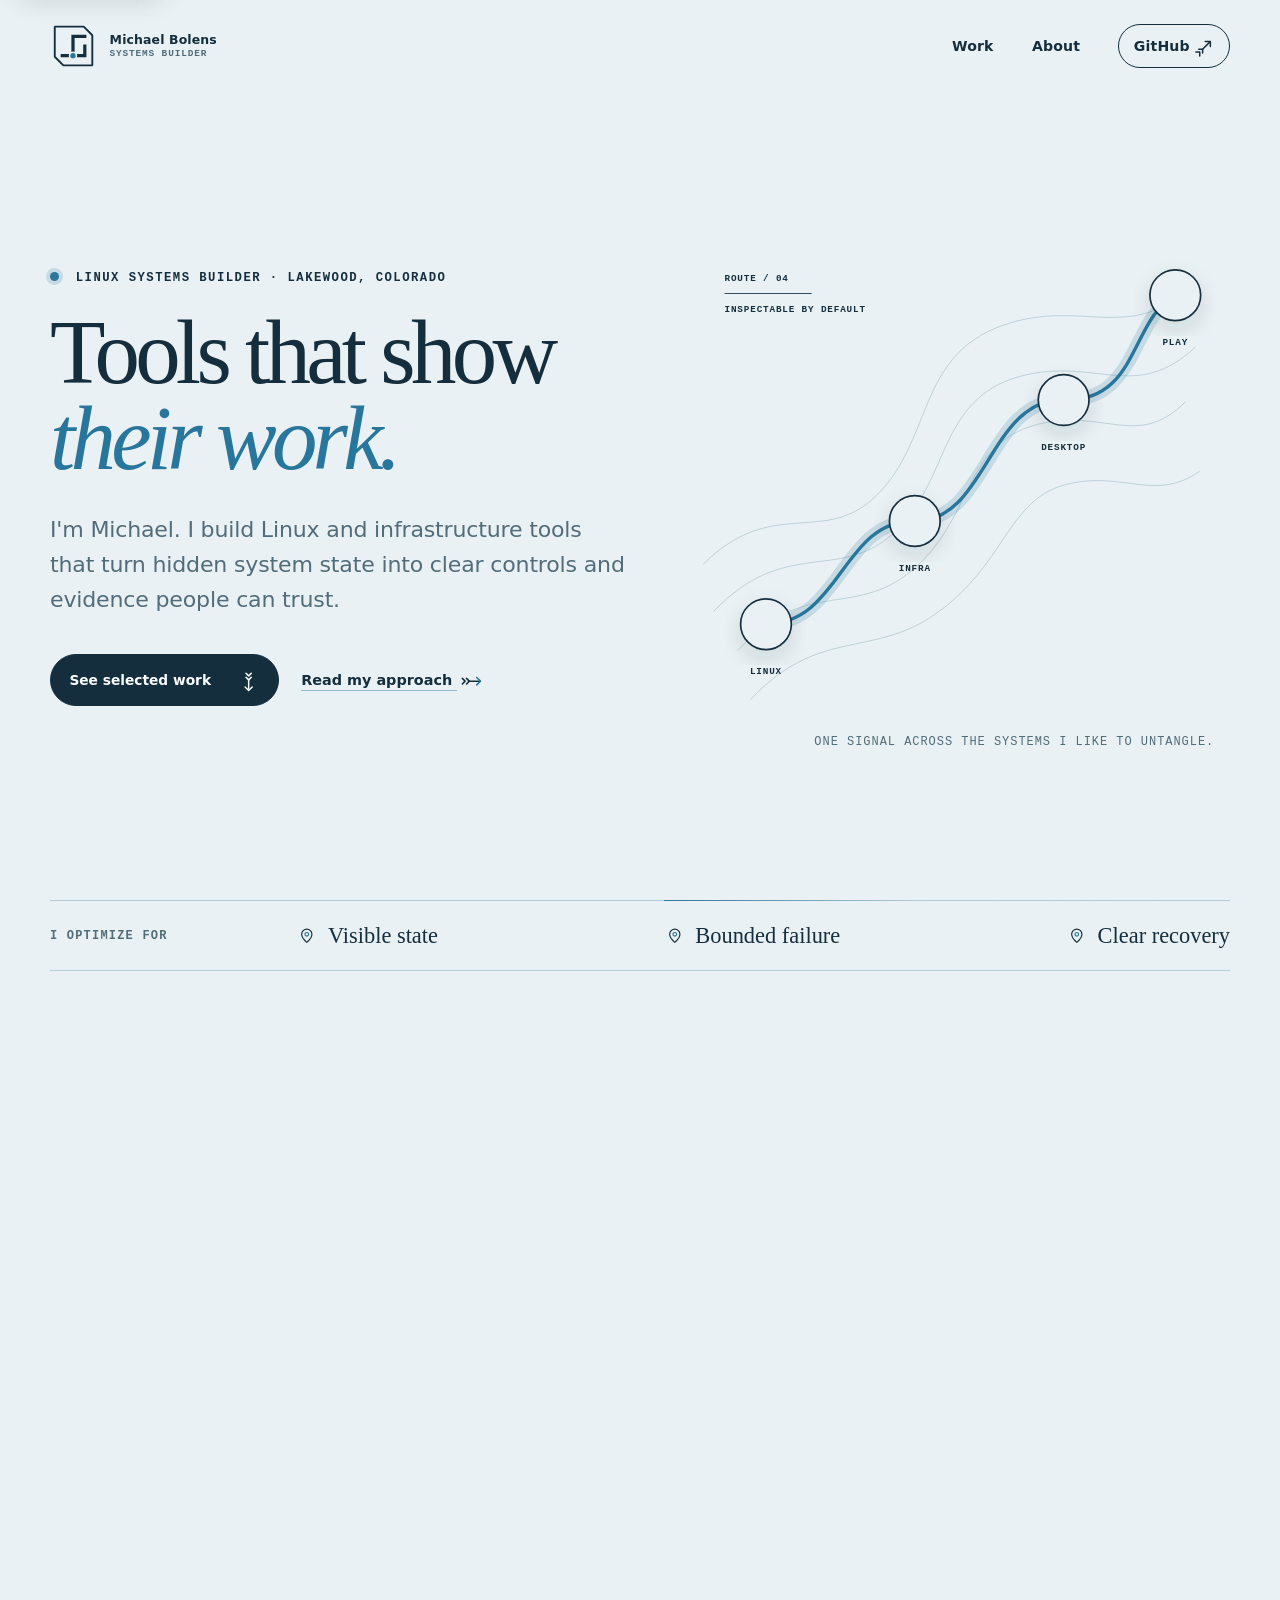
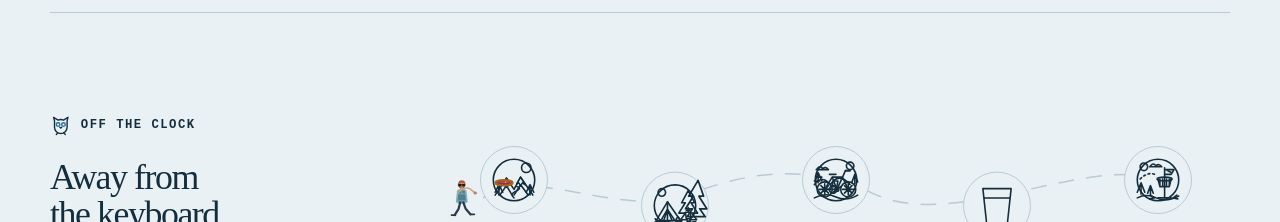
==== commit 3f3babee: "feat(motion): coordinate native page navigation" ====
--- a/index.html
+++ b/index.html
@@ -19,7 +19,7 @@
   <title>Michael Bolens | Linux systems builder</title>
   <link rel="canonical" href="https://bolens.github.io/">
   <link rel="icon" href="assets/favicon.svg" type="image/svg+xml">
-  <script>document.documentElement.classList.add("is-loading")</script><script src="/assets/theme-data.js"></script><script src="/assets/appearance-controller.js"></script><script src="/assets/project-data.js" defer></script><script src="/assets/ui-overlay.js" defer></script><script src="/assets/appearance-picker.js" defer></script><script src="/assets/command-palette.js" defer></script><script src="/assets/loading-state.js" defer></script><script src="/assets/trail-glyphs.js" defer></script><script src="/assets/hobby-motion.js" defer></script>
+  <script>document.documentElement.classList.add("is-loading")</script><script src="/assets/theme-data.js"></script><script src="/assets/appearance-controller.js"></script><script src="/assets/page-transitions.js"></script><script src="/assets/project-data.js" defer></script><script src="/assets/ui-overlay.js" defer></script><script src="/assets/appearance-picker.js" defer></script><script src="/assets/command-palette.js" defer></script><script src="/assets/loading-state.js" defer></script><script src="/assets/trail-glyphs.js" defer></script><script src="/assets/hobby-motion.js" defer></script>
   <link rel="stylesheet" href="assets/home.css"><link rel="stylesheet" href="assets/theme-tokens.css"><link rel="stylesheet" href="assets/site.css">
   <script type="application/ld+json">{"@context":"https://schema.org","@type":"Person","name":"Michael Bolens","url":"https://bolens.github.io/","sameAs":["https://github.com/bolens"],"knowsAbout":["Linux","TypeScript","Rust","Go","QML","self-hosting","desktop automation"]}</script>
   <script type="speculationrules">{"prefetch":[{"source":"list","urls":["/work/","/about/","/case-studies/uddns/","/case-studies/aur-response-toolkit/","/case-studies/launch-layer/","/case-studies/millennium-helpers/","/case-studies/privacy-devices/"],"eagerness":"conservative"}]}</script>
--- a/assets/site.css
+++ b/assets/site.css
@@ -299,33 +299,43 @@
 }
 @keyframes intro-settle { from { opacity:.55; translate:0 8px; } }
 
+/* A steady shell and a short handoff between reading surfaces. */
 @view-transition { navigation: auto; }
-::view-transition-image-pair(root) { isolation: auto; }
-::view-transition-old(root),::view-transition-new(root) { mix-blend-mode: normal; }
-::view-transition-old(root) { animation: .2s cubic-bezier(.4,0,1,1) both page-fade-out; }
-::view-transition-new(root) { animation: .38s .02s var(--ease-route) both page-fade-in; }
-::view-transition-group(page-body) { overflow: clip; animation-duration: var(--motion-page); animation-timing-function: var(--ease-route); }
-::view-transition-old(page-body) { animation: .2s cubic-bezier(.4,0,1,1) both page-out; }
-::view-transition-new(page-body) { animation: var(--motion-page) .035s var(--ease-route) both page-in; }
-::view-transition-group(site-mark),::view-transition-group(site-nav),::view-transition-group(site-footer),::view-transition-group(case-breadcrumb),::view-transition-group(case-meta),::view-transition-group(case-title),::view-transition-group(case-lede),::view-transition-group(case-facts),::view-transition-group(case-route),::view-transition-group(case-next) { animation-duration: .58s; animation-timing-function: cubic-bezier(.16,1,.3,1); }
-::view-transition-new(site-mark) { animation: .56s .03s cubic-bezier(.2,1.35,.35,1) both mark-in; }
-::view-transition-old(case-breadcrumb),::view-transition-old(case-meta),::view-transition-old(case-title),::view-transition-old(case-lede),::view-transition-old(case-facts),::view-transition-old(case-route),::view-transition-old(case-next) { animation: .2s cubic-bezier(.4,0,1,1) both case-out; }
-::view-transition-new(case-breadcrumb) { animation: .4s .03s cubic-bezier(.16,1,.3,1) both case-in; }
-::view-transition-new(case-meta) { animation: .42s .06s cubic-bezier(.16,1,.3,1) both case-in; }
-::view-transition-new(case-title) { animation: .5s .09s cubic-bezier(.16,1,.3,1) both case-in; }
-::view-transition-new(case-lede) { animation: .46s .13s cubic-bezier(.16,1,.3,1) both case-in; }
-::view-transition-new(case-facts) { animation: .48s .16s cubic-bezier(.16,1,.3,1) both case-in; }
-::view-transition-new(case-route) { animation: .58s .19s cubic-bezier(.2,1.25,.35,1) both route-in; }
-::view-transition-new(case-next) { animation: .46s .16s cubic-bezier(.16,1,.3,1) both case-in; }
-::view-transition-group(case-route) { overflow: clip; }
-@keyframes page-fade-out { to { opacity: 0; } }
-@keyframes page-fade-in { from { opacity: 0; } }
-@keyframes page-out { to { opacity: 0; translate: -10px 0; scale: .994; } }
-@keyframes page-in { from { opacity: 0; clip-path: inset(0 0 0 7%); translate: 24px 0; scale: .994; } }
-@keyframes case-out { to { opacity: 0; translate: -10px 0; scale: .99; } }
-@keyframes case-in { from { opacity: 0; translate: 22px 0; } }
-@keyframes mark-in { from { opacity: 0; scale: .82; rotate: -7deg; } 72% { scale: 1.04; rotate: 1deg; } }
-@keyframes route-in { from { opacity: 0; translate: 26px 4px; scale: .975; rotate: -.35deg; } 72% { scale: 1.008; rotate: .1deg; } }
+:root { --page-travel: 12px; --page-exit: -6px; }
+:root[data-page-direction="back"] { --page-travel: -12px; --page-exit: 6px; }
+:root[data-page-arrived] :is(.hero-copy,.signal-map),:root[data-page-arrived] .hero::after,
+:root[data-page-arrived] :is(.page-intro,.case-intro) > :is(.eyebrow,h1,.lede) { animation:none; }
+:root:not(:has(.lost-page)) :is(.hero-copy,.page-intro,.case-intro) > .eyebrow { view-transition-name: page-meta; }
+:root:not(:has(.lost-page)) :is(.hero-copy,.page-intro,.case-intro) > h1 { view-transition-name: page-title; }
+:root:not(:has(.lost-page)) :is(.hero-copy,.page-intro,.case-intro) > .lede { view-transition-name: page-lede; }
+/* Footer and next-case links belong to their scroll position, not a flying shared layer. */
+:root:not(:has(.lost-page)) :is(.site-footer,.case-next) { view-transition-name:none; }
+::view-transition { pointer-events:none; }
+::view-transition-image-pair(*) { isolation:auto; }
+::view-transition-old(*),::view-transition-new(*) { mix-blend-mode:normal; }
+::view-transition-group(*) { animation-duration:360ms; animation-timing-function:var(--ease-route); }
+::view-transition-old(root) { animation:160ms ease-out both page-fade-out; }
+::view-transition-new(root) { animation:240ms ease-out both page-fade-in; }
+::view-transition-old(page-body) { animation:160ms ease-out both page-out; }
+::view-transition-new(page-body) { animation:320ms 30ms var(--ease-route) both page-in; }
+/* Keep the mark present; only crossfade changing navigation states. */
+::view-transition-old(site-mark) { animation:none; opacity:0; }
+::view-transition-new(site-mark) { animation:none; }
+::view-transition-old(site-nav) { animation:120ms ease-out both page-fade-out; }
+::view-transition-new(site-nav) { animation:180ms ease-out both page-fade-in; }
+::view-transition-old(page-meta),::view-transition-old(page-title),::view-transition-old(page-lede),
+::view-transition-old(case-breadcrumb),::view-transition-old(case-facts),::view-transition-old(case-route) { animation:120ms ease-out both page-fade-out; }
+::view-transition-new(page-meta),::view-transition-new(case-breadcrumb) { animation:280ms var(--ease-route) both page-in; }
+::view-transition-new(page-title) { animation:320ms 20ms var(--ease-route) both page-in; }
+::view-transition-new(page-lede),::view-transition-new(case-facts),::view-transition-new(case-route) { animation:320ms 40ms var(--ease-route) both page-in; }
+@keyframes page-fade-out { to { opacity:0; } }
+@keyframes page-fade-in { from { opacity:0; } }
+@keyframes page-out { to { opacity:0; translate:var(--page-exit) 0; } }
+@keyframes page-in { from { opacity:0; translate:var(--page-travel) 0; } }
+:root[data-motion="reduced"]::view-transition-group(*),
+:root[data-motion="reduced"]::view-transition-old(*),
+:root[data-motion="reduced"]::view-transition-new(*) { animation:none!important; }
+@media (prefers-reduced-motion:reduce) { @view-transition { navigation:none; } }
 @media (max-width: 780px) {
   :root { --wrap: min(100% - 28px, 680px); }
   .site-header { min-height:76px; }.brand-mark { width:42px; }.wordmark-copy small { display:none; } nav { gap:1rem; } nav a { font-size:.78rem; }.nav-cta { padding:.48rem .68rem; }
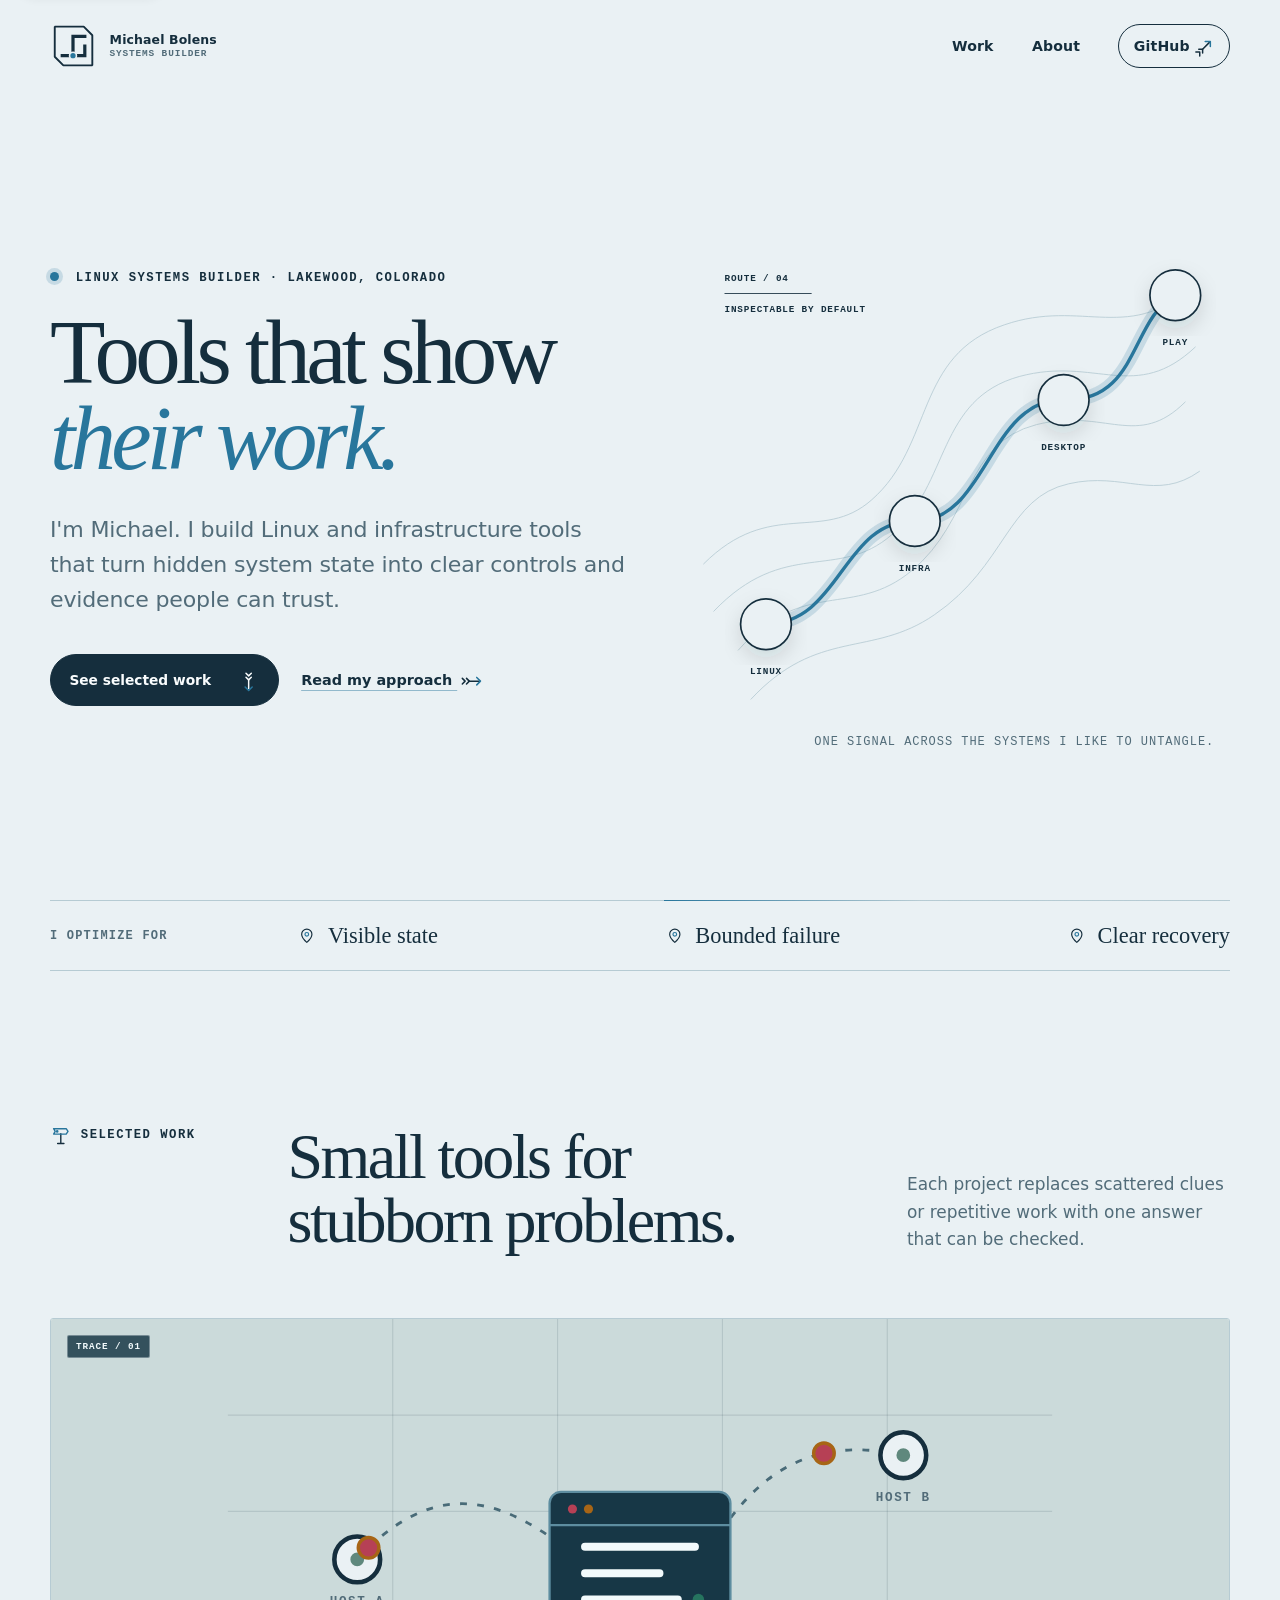
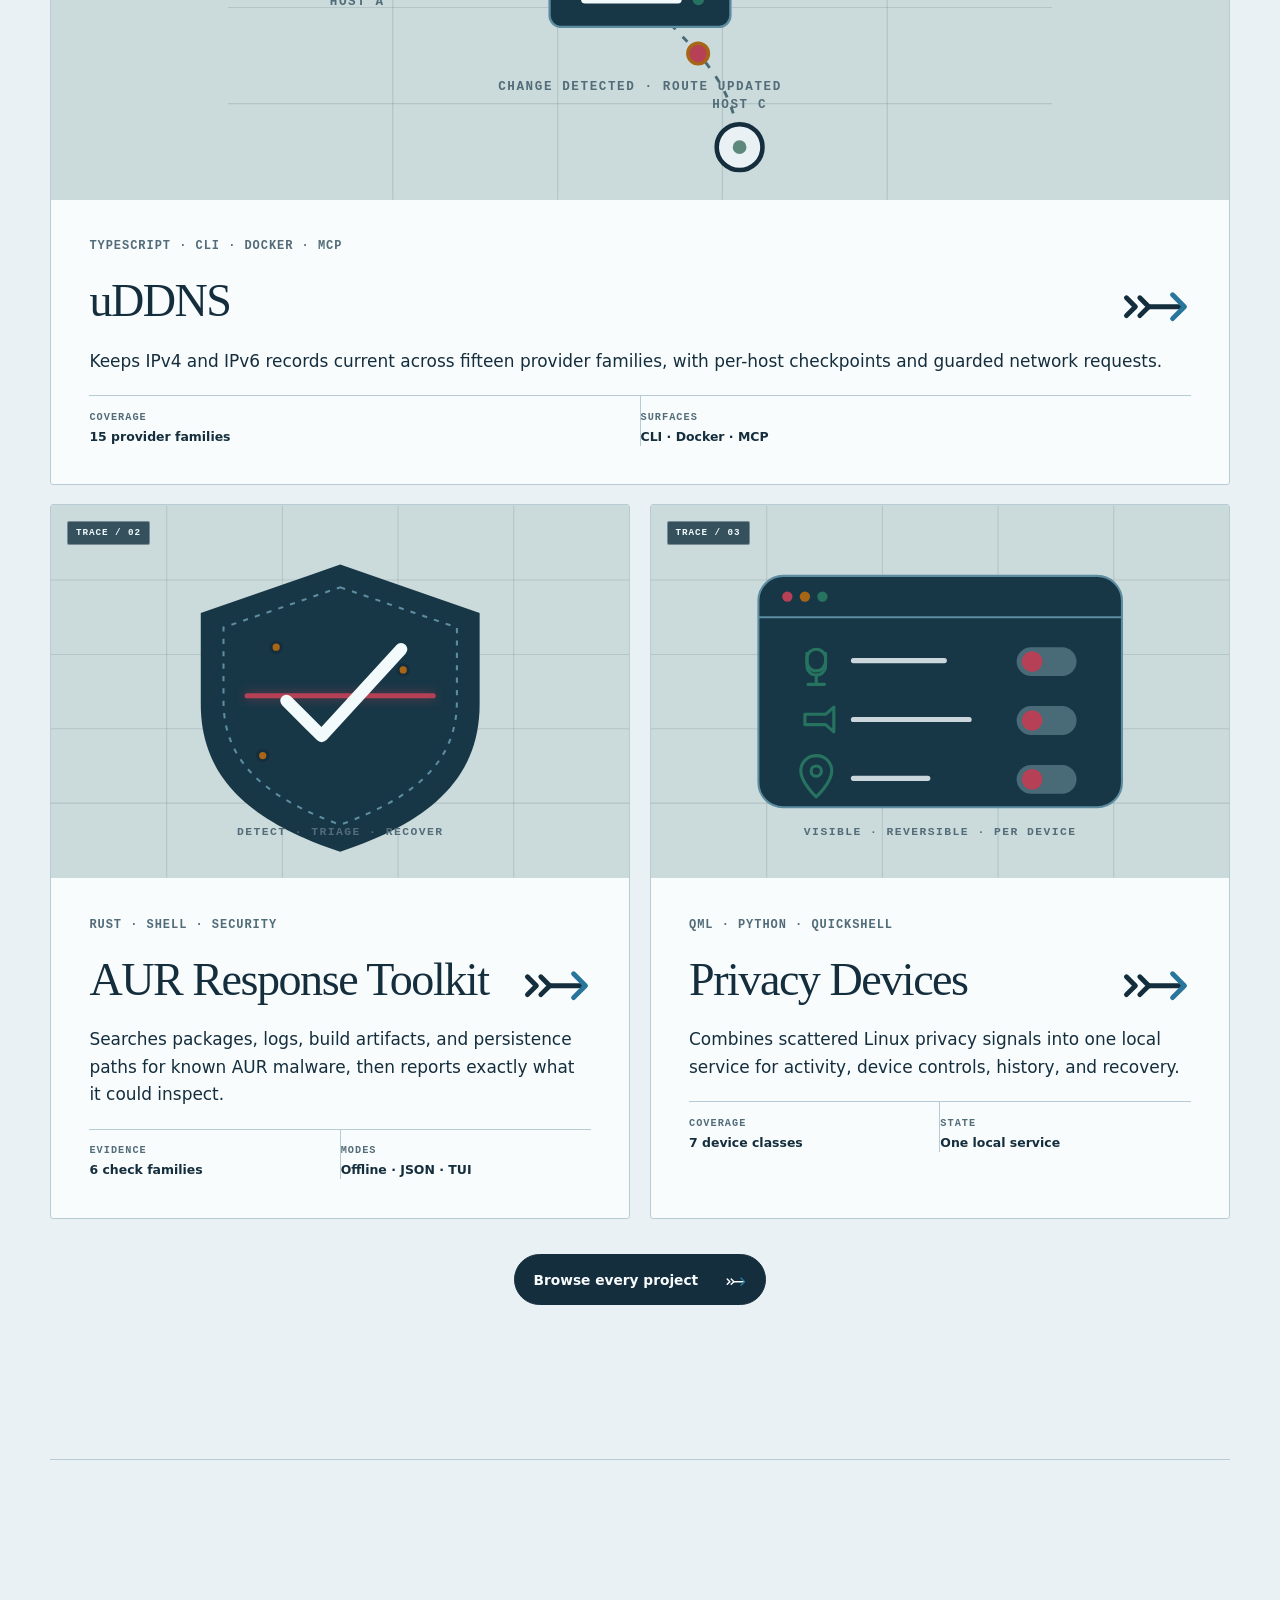
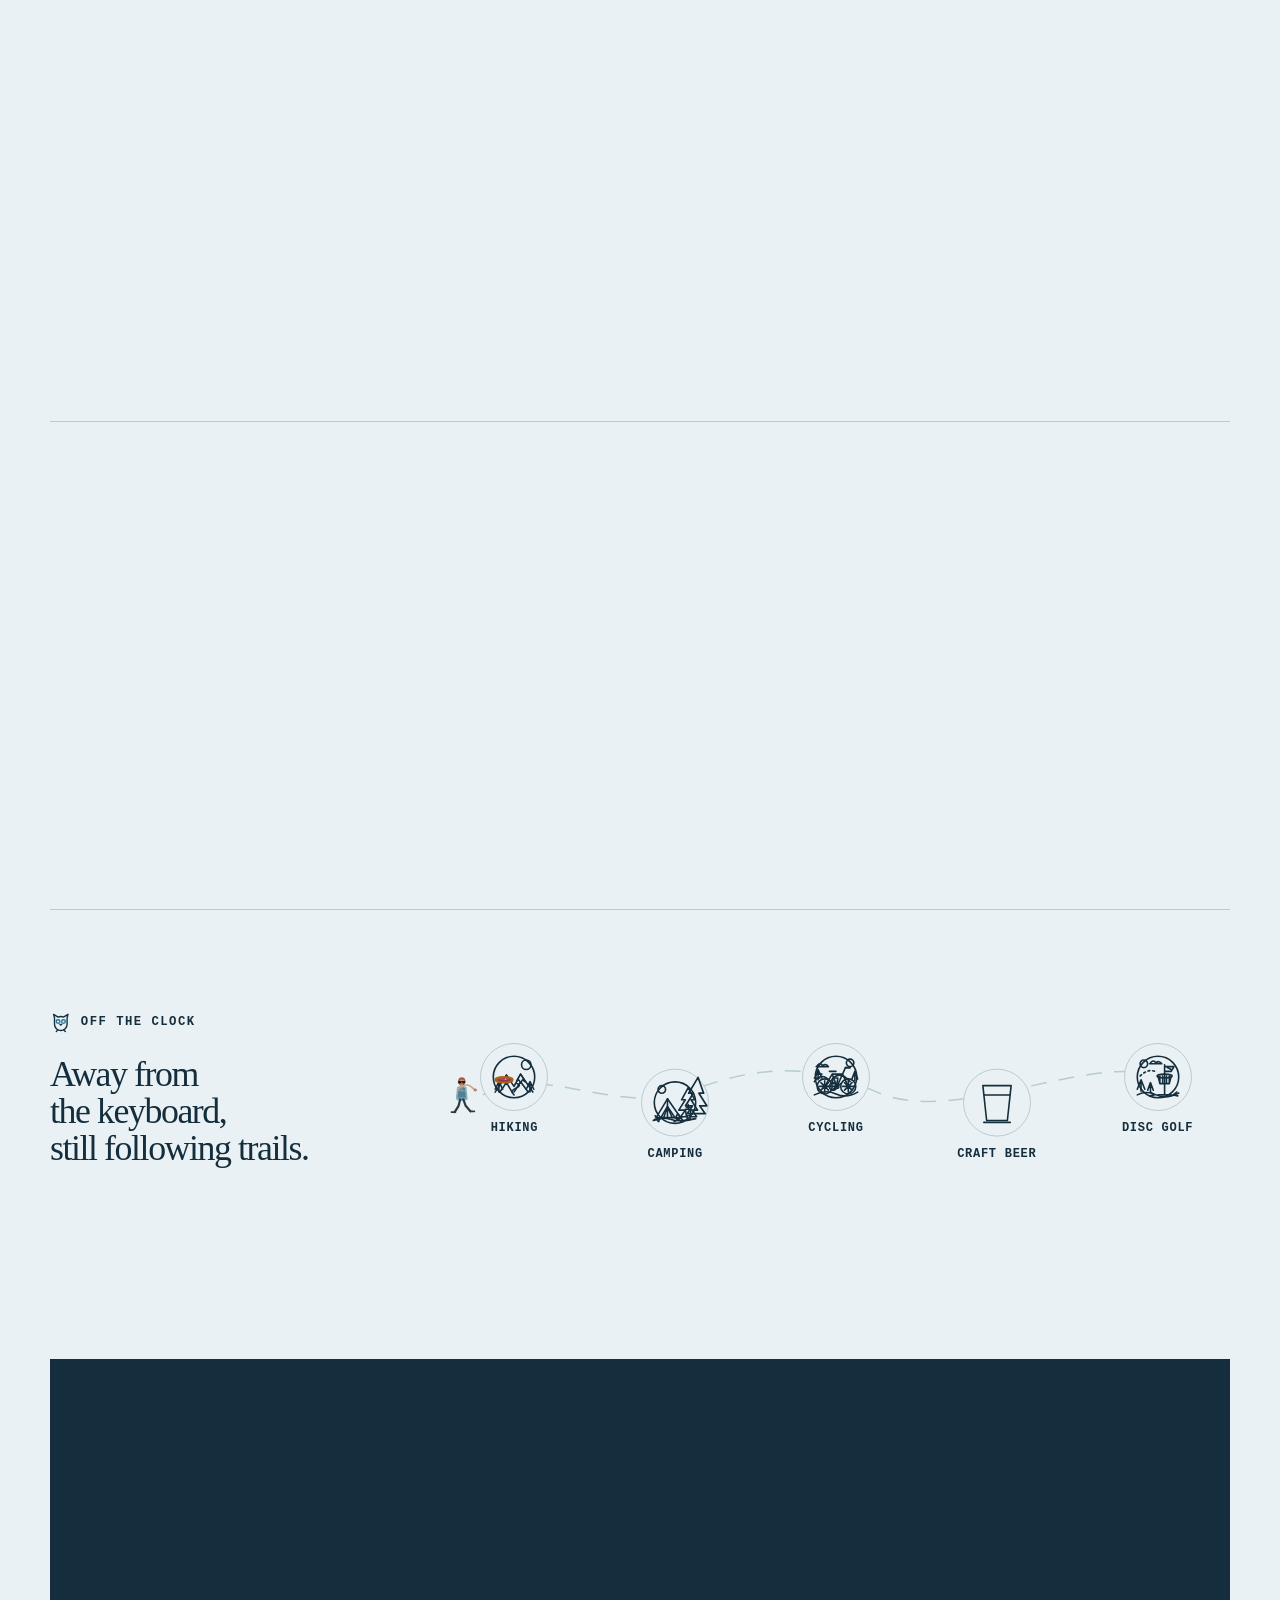
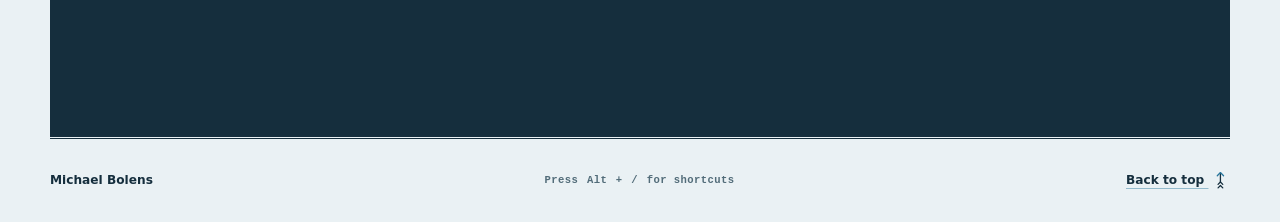
==== commit 396741fd: "perf(hobbies): refine motion and skip hidden effects" ====
--- a/index.html
+++ b/index.html
@@ -284,7 +284,7 @@
               <path class="camp-tree" d="m38 8-7 13h4l-7 11h7l-5 7h7v3h3v-3h7l-5-7h6l-7-11h4Z" />
               <path class="camp-star" d="m27 9 1 2.6 2.6 1-2.6 1-1 2.6-1-2.6-2.6-1 2.6-1Z" />
               <path class="camp-lantern" d="M38 26v5m-3 0h6l-1 7h-4Zm1-2h4" />
-              <path class="camp-fire" d="M26 42q-2-3 1-6 4 3 1 6m-5 2 8-4m-7 0 7 4" />
+              <g class="camp-fire"><path class="camp-flame" d="M26 42q-2-3 1-6 4 3 1 6" /><path class="camp-logs" d="m23 44 8-4m-7 0 7 4" /></g>
             </svg>
             <span>Camping</span>
           </li>
--- a/assets/home.css
+++ b/assets/home.css
@@ -4,7 +4,7 @@
 .project-featured { grid-column: 1 / -1; }
 .project-link { position:relative; height:100%; display:grid; grid-template-rows:auto 1fr; overflow:clip; border:1px solid var(--line); border-radius:3px; background:var(--snow); text-decoration:none; transition:translate var(--motion-medium) var(--ease-route),box-shadow var(--motion-medium) var(--ease-route),border-color var(--motion-fast); }
 .project-link::before { content:'TRACE / 0' counter(project); position:absolute; z-index:2; top:1rem; left:1rem; padding:.32rem .5rem; border:1px solid color-mix(in srgb,var(--art-on-panel) 35%,transparent); border-radius:2px; background:color-mix(in srgb,var(--art-panel) 84%,transparent); color:var(--art-on-panel); font:700 .58rem/1.2 var(--mono); letter-spacing:.1em; backdrop-filter:blur(6px); }
-.project-link:is(:hover,:focus-visible) { translate:0 var(--motion-hover-lift); box-shadow: 0 18px 38px color-mix(in srgb,var(--ink) 11%,transparent); }
+.project-link:is(:hover,:focus-visible) { translate:0 var(--motion-hover-lift); box-shadow:var(--raised-shadow); }
 .project-link:is(:hover,:focus-visible) { border-color:color-mix(in srgb,var(--copper) 65%,var(--line)); }
 .project-visual { background: color-mix(in srgb,var(--paper) 78%,var(--lichen)); overflow: hidden; transition:filter var(--motion-medium) var(--ease-route); }
 .project-featured .project-visual { aspect-ratio: 2.45 / 1; }
@@ -39,7 +39,7 @@
 .project-evidence dd { margin:.22rem 0 0; font:700 .78rem/1.45 var(--sans); }
 .all-work { margin: 2.2rem 0 0; text-align: center; }.button-secondary { background: transparent; color: var(--ink); }.button-secondary:is(:hover,:focus-visible) { color: var(--snow); }
 .toolbox { display: grid; grid-template-columns: 1fr 1.25fr; gap: clamp(3rem, 8vw, 8rem); padding-block: clamp(5rem, 10vw, 9rem); border-top: 1px solid var(--line); }
-.toolbox dl { margin: 0; }.toolbox dl div { padding: 1.45rem 0; border-bottom: 1px solid var(--line); transition:background var(--motion-fast),box-shadow var(--motion-fast); }.toolbox dl div:hover { background:var(--snow); box-shadow:inset 3px 0 var(--copper); }.toolbox dt { position:relative; min-height:1.1rem; margin-bottom:.55rem; padding-left:1.75rem; font:700 .75rem/1.4 var(--mono); text-transform:uppercase; letter-spacing:.11em; }.detail-glyph { position:absolute; top:50%; left:0; width:1.05rem; height:1.05rem; overflow:visible; color:var(--copper); stroke-width:1.65; translate:0 -50%; }.toolbox dd { max-width: 58ch; margin: 0; color: var(--muted); font-size: 1.08rem; line-height: 1.62; }
+.toolbox dl { margin: 0; }.toolbox dl div { padding: 1.45rem 1rem; border-bottom: 1px solid var(--line); transition:background var(--motion-fast),box-shadow var(--motion-fast); }.toolbox dl div:hover { background:var(--snow); box-shadow:inset 3px 0 var(--copper); }.toolbox dt { position:relative; min-height:1.1rem; margin-bottom:.55rem; padding-left:1.75rem; font:700 .75rem/1.4 var(--mono); text-transform:uppercase; letter-spacing:.11em; }.detail-glyph { position:absolute; top:50%; left:0; width:1.05rem; height:1.05rem; overflow:visible; color:var(--copper); stroke-width:1.65; translate:0 -50%; }.toolbox dd { max-width: 58ch; margin: 0; color: var(--muted); font-size: 1.08rem; line-height: 1.62; }
 .current { display:grid; grid-template-columns:.7fr 2.3fr; gap:clamp(2rem,7vw,7rem); padding-block:clamp(4rem,8vw,7rem); border-top:1px solid var(--line); }
 .current h2,.contact h2 { max-width:16ch; margin:0; font:400 clamp(2.2rem,4.4vw,4.2rem)/1.03 var(--serif); letter-spacing:-.04em; }
 .current h2 + p,.contact div > p { max-width:62ch; margin:1.4rem 0 0; color:var(--muted); font-size:1.06rem; line-height:1.68; }
@@ -79,13 +79,22 @@
 .hobby-hiking { animation: scene-hiking 24s linear infinite; }.hobby-camping { animation: scene-camping 24s linear infinite; }.hobby-cycling { animation: scene-cycling 24s linear infinite; }.hobby-disc-golf { animation: scene-disc-golf 24s linear infinite; }.hobby-craft-beer { animation: scene-craft-beer 24s linear infinite; }
 .hobby-route li:nth-child(even) { translate: 0 1.6rem; }
 .hobby-route li svg { width: var(--hobby-badge-size); padding: .65rem; overflow: visible; border: 1px solid var(--line); border-radius: 50%; background: var(--paper); fill: none; stroke: currentColor; stroke-width: 1.7; stroke-linecap: round; stroke-linejoin: round; }
-.camp-star { transform-box: fill-box; transform-origin: center; animation: hobby-twinkle 3.6s ease-in-out infinite; }
-.scene-night-only,.hike-aurora,.hike-moon,.moon-crater,.hike-stars,.camp-moon,.camp-sky-stars,.camp-star { visibility:hidden; }.scene-day-only { visibility:visible; }.hike-day-sun { animation:hobby-rise 4s ease-in-out infinite; fill:color-mix(in srgb,transparent,var(--scene-celestial) var(--hobby-emphasis));stroke:color-mix(in srgb,currentColor,var(--scene-celestial) var(--hobby-emphasis)); }.camp-day-sun { animation:hobby-rise 4s ease-in-out infinite; fill:color-mix(in srgb,transparent,var(--scene-celestial) var(--hobby-emphasis));stroke:color-mix(in srgb,currentColor,var(--scene-celestial) var(--hobby-emphasis)); }
-.hike-night-sky { fill:color-mix(in srgb,var(--paper),var(--scene-sky) var(--hobby-emphasis));stroke:color-mix(in srgb,currentColor,var(--scene-sky-edge) var(--hobby-emphasis)); }.hike-aurora { fill: none; opacity: .7; stroke-width: 2.4; animation: alpine-aurora 5.5s ease-in-out infinite alternate; stroke:color-mix(in srgb,currentColor,var(--aurora-active) var(--hobby-emphasis)); }.aurora-one { --aurora-active:var(--art-success); }.aurora-two { --aurora-active:var(--art-violet); animation-delay:-2.1s; }.hike-moon { fill:color-mix(in srgb,var(--paper),var(--scene-celestial) var(--hobby-emphasis));stroke:color-mix(in srgb,currentColor,var(--scene-celestial) var(--hobby-emphasis)); }.moon-crater,.hike-stars { animation: alpine-stars 3.8s ease-in-out infinite; stroke:color-mix(in srgb,currentColor,var(--scene-celestial) var(--hobby-emphasis)); }.hike-snow { fill:color-mix(in srgb,var(--paper),var(--snow) var(--hobby-emphasis));stroke:color-mix(in srgb,currentColor,var(--snow) var(--hobby-emphasis)); }.hike-pines { stroke:color-mix(in srgb,currentColor,var(--art-forest) var(--hobby-emphasis)); }
+.camp-star { transform-box: fill-box; transform-origin: center; animation: var(--hobby-twinkle,none) 3.6s ease-in-out infinite; }
+.scene-night-only,.hike-aurora,.hike-moon,.moon-crater,.hike-stars,.camp-moon,.camp-sky-stars,.camp-star { visibility:hidden; }.scene-day-only { visibility:visible; }.hike-day-sun { animation:var(--hobby-day-rise,hobby-rise) 6s ease-in-out infinite; fill:color-mix(in srgb,transparent,var(--scene-celestial) var(--hobby-emphasis));stroke:color-mix(in srgb,currentColor,var(--scene-celestial) var(--hobby-emphasis)); }.camp-day-sun { animation:var(--hobby-day-rise,hobby-rise) 6s ease-in-out infinite; fill:color-mix(in srgb,transparent,var(--scene-celestial) var(--hobby-emphasis));stroke:color-mix(in srgb,currentColor,var(--scene-celestial) var(--hobby-emphasis)); }
+.hike-night-sky { fill:color-mix(in srgb,var(--paper),var(--scene-sky) var(--hobby-emphasis));stroke:color-mix(in srgb,currentColor,var(--scene-sky-edge) var(--hobby-emphasis)); }.hike-aurora { fill: none; opacity: .7; stroke-width: 2.4; animation: var(--hobby-aurora,none) 5.5s ease-in-out infinite alternate; stroke:color-mix(in srgb,currentColor,var(--aurora-active) var(--hobby-emphasis)); }.aurora-one { --aurora-active:var(--art-success); }.aurora-two { --aurora-active:var(--art-violet); animation-delay:-2.1s; }.hike-moon { fill:color-mix(in srgb,var(--paper),var(--scene-celestial) var(--hobby-emphasis));stroke:color-mix(in srgb,currentColor,var(--scene-celestial) var(--hobby-emphasis)); }.moon-crater,.hike-stars { stroke:color-mix(in srgb,currentColor,var(--scene-celestial) var(--hobby-emphasis)); }.hike-snow { fill:color-mix(in srgb,var(--paper),var(--snow) var(--hobby-emphasis));stroke:color-mix(in srgb,currentColor,var(--snow) var(--hobby-emphasis)); }.hike-pines { stroke:color-mix(in srgb,currentColor,var(--art-forest) var(--hobby-emphasis)); }
 .bike-wheel, .bike-crank { transform-box: view-box; animation: hobby-pedal 5s linear infinite; }.bike-wheel-rear { transform-origin: 12px 34px; }.bike-wheel-front { transform-origin: 37px 34px; }.bike-crank { transform-origin: 25px 34px; animation-duration: 2.5s; }
 .beer-foam,.beer-bubbles { opacity:0;animation:beer-content-visibility 24s linear infinite; }.beer-foam { transform-box:view-box;animation:beer-content-visibility 24s linear infinite,beer-foam-rise 24s linear infinite; fill:color-mix(in srgb,transparent,color-mix(in srgb,var(--art-warm) 35%,var(--art-on-panel)) var(--hobby-emphasis));stroke:color-mix(in srgb,transparent,color-mix(in srgb,var(--art-warm) 35%,var(--art-on-panel)) var(--hobby-emphasis)); }.beer-bubble { transform-box: fill-box; transform-origin: center; animation: hobby-bubble 3.2s ease-in infinite; }.bubble-two { animation-delay: 1.4s; }
+/* Only the flame moves; its base stays attached to the stationary logs. */
+.camp-flame { transform-box:view-box; transform-origin:27px 42px; animation:camp-flicker 2.4s ease-in-out infinite; }
+@keyframes camp-flicker { 0%,100% { scale:1 1; } 35% { scale:.92 1.12; } 70% { scale:1.06 .92; } }
+.hike-stars { animation:var(--hobby-stars,none) 3.8s ease-in-out infinite; }
+/* Hidden celestial artwork does not need its own animation effects. */
+:root[data-theme="night"] .hobbies { --hobby-aurora:alpine-aurora; --hobby-stars:alpine-stars; --hobby-twinkle:hobby-twinkle; --hobby-day-rise:none; }
+@media (prefers-color-scheme:dark) {
+  :root:not([data-theme]) .hobbies { --hobby-aurora:alpine-aurora; --hobby-stars:alpine-stars; --hobby-twinkle:hobby-twinkle; --hobby-day-rise:none; }
+}
 @keyframes hobby-twinkle { 0%,100% { opacity: .45; scale: .78; } 50% { opacity: 1; scale: 1.12; } }
-@keyframes hobby-rise { 0%,100% { translate: 0 1px; rotate: -4deg; } 50% { translate: 0 -2px; rotate: 4deg; } }
+@keyframes hobby-rise { 0%,100% { translate: 0 .5px; } 50% { translate: 0 -.5px; } }
 @keyframes hobby-pedal { to { rotate: 360deg; } }
 
 @keyframes traveler-disc-form { 0%,4%,40%,49%,69.3%,89.5% { opacity:1;scale:1;rotate:0deg; } 6%,38% { opacity:0;scale:1;rotate:0deg; } 49.6%,68.7% { opacity:0;scale:.7 .45;rotate:-8deg; } 91%,100% { opacity:0;scale:1;rotate:0deg; } 0%,69.3% { translate:0; } 91%,100% { translate:var(--hobby-catch-x,0px) var(--hobby-catch-y,0px); } }
@@ -128,8 +137,8 @@
 @keyframes scene-disc-golf { 0%,79%,100% { color: var(--ink); --hobby-emphasis:0%; } 84%,97% { color: var(--copper); --hobby-emphasis:100%; } }
 .hobby-route .beer-liquid { stroke:none;transform-box:view-box;transform-origin:24px 41px;animation:beer-fill 24s linear infinite; fill:color-mix(in srgb,transparent,var(--art-warm) var(--hobby-emphasis)); }.hobby-route .beer-fill-foam { transform-box:view-box;animation:beer-foam-rise 24s linear infinite; fill:color-mix(in srgb,transparent,color-mix(in srgb,var(--art-warm) 35%,var(--art-on-panel)) var(--hobby-emphasis));stroke:color-mix(in srgb,transparent,color-mix(in srgb,var(--art-warm) 35%,var(--art-on-panel)) var(--hobby-emphasis)); }.hobby-route .pint-outline { fill: none; }
 .basket-caught-disc { fill:var(--art-hot);stroke:var(--art-warm);stroke-width:1.4;opacity:0;animation:basket-disc-catch 24s linear infinite; }
-.camp-night-sky,.cycle-sky,.disc-sky { fill:var(--paper);stroke:currentColor; }.camp-night-sky { fill:color-mix(in srgb,var(--paper),var(--scene-sky) var(--hobby-emphasis));stroke:color-mix(in srgb,currentColor,var(--scene-sky-edge) var(--hobby-emphasis)); }.camp-moon { fill:color-mix(in srgb,transparent,var(--scene-celestial) var(--hobby-emphasis));stroke:color-mix(in srgb,currentColor,var(--scene-celestial) var(--hobby-emphasis)); }.camp-sky-stars { stroke:color-mix(in srgb,currentColor,var(--scene-celestial) var(--hobby-emphasis)); }.camp-ground { stroke:color-mix(in srgb,currentColor,var(--art-forest) var(--hobby-emphasis)); }.camp-fire { animation:hobby-rise 2.2s ease-in-out infinite; stroke:color-mix(in srgb,currentColor,var(--art-hot) var(--hobby-emphasis)); }.cycle-sky { fill:color-mix(in srgb,var(--paper),var(--scene-sky) var(--hobby-emphasis));stroke:color-mix(in srgb,currentColor,var(--scene-sky-edge) var(--hobby-emphasis)); }.cycle-sun { animation:hobby-rise 4.6s ease-in-out infinite; fill:color-mix(in srgb,transparent,var(--scene-celestial) var(--hobby-emphasis));stroke:color-mix(in srgb,currentColor,var(--scene-celestial) var(--hobby-emphasis)); }.cycle-cloud { stroke:color-mix(in srgb,currentColor,var(--art-cool) var(--hobby-emphasis)); }.cycle-hills,.cycle-pines { stroke:color-mix(in srgb,currentColor,var(--art-forest) var(--hobby-emphasis)); }.disc-sky { fill:color-mix(in srgb,var(--paper),var(--scene-sky) var(--hobby-emphasis));stroke:color-mix(in srgb,currentColor,var(--scene-sky-edge) var(--hobby-emphasis)); }.disc-sun { animation:hobby-rise 4.2s ease-in-out infinite; fill:color-mix(in srgb,transparent,var(--scene-celestial) var(--hobby-emphasis));stroke:color-mix(in srgb,currentColor,var(--scene-celestial) var(--hobby-emphasis)); }.disc-cloud { stroke:color-mix(in srgb,currentColor,var(--art-cool) var(--hobby-emphasis)); }.disc-course { stroke:color-mix(in srgb,currentColor,var(--art-forest) var(--hobby-emphasis)); }.disc-flight-arc { stroke-dasharray:2 3; stroke:color-mix(in srgb,currentColor,var(--art-violet) var(--hobby-emphasis)); }
-.hobby-route .hike-mountains { stroke:color-mix(in srgb, currentColor, var(--lichen) var(--hobby-emphasis)); }.hobby-route .hike-sun { animation: hobby-rise 4s ease-in-out infinite; stroke:color-mix(in srgb, currentColor, var(--scene-celestial) var(--hobby-emphasis)); }.hobby-route .camp-tent { stroke:color-mix(in srgb, currentColor, var(--art-hot) var(--hobby-emphasis));fill:color-mix(in srgb,transparent,color-mix(in srgb,var(--art-hot) 45%,var(--paper)) var(--hobby-emphasis)); }.hobby-route .camp-details { stroke:color-mix(in srgb,currentColor,var(--art-warm) var(--hobby-emphasis)); }.hobby-route .camp-tree { fill:color-mix(in srgb,transparent,color-mix(in srgb,var(--art-forest) 44%,var(--paper)) var(--hobby-emphasis));stroke:color-mix(in srgb,currentColor,var(--art-forest) var(--hobby-emphasis)); }.hobby-route .camp-star { animation: hobby-twinkle 3.6s ease-in-out infinite; stroke:color-mix(in srgb, currentColor, var(--scene-celestial) var(--hobby-emphasis)); }.hobby-route .camp-lantern { stroke:color-mix(in srgb,currentColor,var(--art-warm) var(--hobby-emphasis));fill:color-mix(in srgb,transparent,var(--art-hot) var(--hobby-emphasis)); }.hobby-route .bike-frame { stroke:color-mix(in srgb,currentColor,var(--art-hot) var(--hobby-emphasis)); }.hobby-route .bike-tires { stroke:color-mix(in srgb,currentColor,var(--ink) var(--hobby-emphasis)); }.hobby-route .bike-details { stroke:color-mix(in srgb,currentColor,var(--art-forest) var(--hobby-emphasis)); }.hobby-route .bike-wheel { animation:hobby-pedal 5s linear infinite; stroke:color-mix(in srgb,currentColor,var(--art-cool) var(--hobby-emphasis)); }.hobby-route .bike-crank { animation:hobby-pedal 2.5s linear infinite; stroke:color-mix(in srgb,currentColor,var(--art-warm) var(--hobby-emphasis)); }.hobby-route .pint-outline { stroke:color-mix(in srgb,currentColor,var(--art-cool) var(--hobby-emphasis)); }.hobby-route .beer-details { stroke:color-mix(in srgb,currentColor,var(--art-violet) var(--hobby-emphasis)); }.hobby-route .disc-pin { stroke:color-mix(in srgb,currentColor,var(--scene-celestial) var(--hobby-emphasis)); }.hobby-route .disc-basket,.hobby-route .disc-basket-rim { stroke:color-mix(in srgb,currentColor,var(--art-hot) var(--hobby-emphasis)); }
+.camp-night-sky,.cycle-sky,.disc-sky { fill:var(--paper);stroke:currentColor; }.camp-night-sky { fill:color-mix(in srgb,var(--paper),var(--scene-sky) var(--hobby-emphasis));stroke:color-mix(in srgb,currentColor,var(--scene-sky-edge) var(--hobby-emphasis)); }.camp-moon { fill:color-mix(in srgb,transparent,var(--scene-celestial) var(--hobby-emphasis));stroke:color-mix(in srgb,currentColor,var(--scene-celestial) var(--hobby-emphasis)); }.camp-sky-stars { stroke:color-mix(in srgb,currentColor,var(--scene-celestial) var(--hobby-emphasis)); }.camp-ground { stroke:color-mix(in srgb,currentColor,var(--art-forest) var(--hobby-emphasis)); }.camp-fire { stroke:color-mix(in srgb,currentColor,var(--art-hot) var(--hobby-emphasis)); }.cycle-sky { fill:color-mix(in srgb,var(--paper),var(--scene-sky) var(--hobby-emphasis));stroke:color-mix(in srgb,currentColor,var(--scene-sky-edge) var(--hobby-emphasis)); }.cycle-sun { animation:hobby-rise 4.6s ease-in-out infinite; fill:color-mix(in srgb,transparent,var(--scene-celestial) var(--hobby-emphasis));stroke:color-mix(in srgb,currentColor,var(--scene-celestial) var(--hobby-emphasis)); }.cycle-cloud { stroke:color-mix(in srgb,currentColor,var(--art-cool) var(--hobby-emphasis)); }.cycle-hills,.cycle-pines { stroke:color-mix(in srgb,currentColor,var(--art-forest) var(--hobby-emphasis)); }.disc-sky { fill:color-mix(in srgb,var(--paper),var(--scene-sky) var(--hobby-emphasis));stroke:color-mix(in srgb,currentColor,var(--scene-sky-edge) var(--hobby-emphasis)); }.disc-sun { animation:hobby-rise 4.2s ease-in-out infinite; fill:color-mix(in srgb,transparent,var(--scene-celestial) var(--hobby-emphasis));stroke:color-mix(in srgb,currentColor,var(--scene-celestial) var(--hobby-emphasis)); }.disc-cloud { stroke:color-mix(in srgb,currentColor,var(--art-cool) var(--hobby-emphasis)); }.disc-course { stroke:color-mix(in srgb,currentColor,var(--art-forest) var(--hobby-emphasis)); }.disc-flight-arc { stroke-dasharray:2 3; stroke:color-mix(in srgb,currentColor,var(--art-violet) var(--hobby-emphasis)); }
+.hobby-route .hike-mountains { stroke:color-mix(in srgb, currentColor, var(--lichen) var(--hobby-emphasis)); }.hobby-route .hike-sun { animation: hobby-rise 4s ease-in-out infinite; stroke:color-mix(in srgb, currentColor, var(--scene-celestial) var(--hobby-emphasis)); }.hobby-route .camp-tent { stroke:color-mix(in srgb, currentColor, var(--art-hot) var(--hobby-emphasis));fill:color-mix(in srgb,transparent,color-mix(in srgb,var(--art-hot) 45%,var(--paper)) var(--hobby-emphasis)); }.hobby-route .camp-details { stroke:color-mix(in srgb,currentColor,var(--art-warm) var(--hobby-emphasis)); }.hobby-route .camp-tree { fill:color-mix(in srgb,transparent,color-mix(in srgb,var(--art-forest) 44%,var(--paper)) var(--hobby-emphasis));stroke:color-mix(in srgb,currentColor,var(--art-forest) var(--hobby-emphasis)); }.hobby-route .camp-star { animation: var(--hobby-twinkle,none) 3.6s ease-in-out infinite; stroke:color-mix(in srgb, currentColor, var(--scene-celestial) var(--hobby-emphasis)); }.hobby-route .camp-lantern { stroke:color-mix(in srgb,currentColor,var(--art-warm) var(--hobby-emphasis));fill:color-mix(in srgb,transparent,var(--art-hot) var(--hobby-emphasis)); }.hobby-route .bike-frame { stroke:color-mix(in srgb,currentColor,var(--art-hot) var(--hobby-emphasis)); }.hobby-route .bike-tires { stroke:color-mix(in srgb,currentColor,var(--ink) var(--hobby-emphasis)); }.hobby-route .bike-details { stroke:color-mix(in srgb,currentColor,var(--art-forest) var(--hobby-emphasis)); }.hobby-route .bike-wheel { animation:hobby-pedal 5s linear infinite; stroke:color-mix(in srgb,currentColor,var(--art-cool) var(--hobby-emphasis)); }.hobby-route .bike-crank { animation:hobby-pedal 2.5s linear infinite; stroke:color-mix(in srgb,currentColor,var(--art-warm) var(--hobby-emphasis)); }.hobby-route .pint-outline { stroke:color-mix(in srgb,currentColor,var(--art-cool) var(--hobby-emphasis)); }.hobby-route .beer-details { stroke:color-mix(in srgb,currentColor,var(--art-violet) var(--hobby-emphasis)); }.hobby-route .disc-pin { stroke:color-mix(in srgb,currentColor,var(--scene-celestial) var(--hobby-emphasis)); }.hobby-route .disc-basket,.hobby-route .disc-basket-rim { stroke:color-mix(in srgb,currentColor,var(--art-hot) var(--hobby-emphasis)); }
 .hobby-cycling > svg { animation: station-bike-visibility 24s linear infinite; }
  @keyframes alpine-stars { 0%,100% { opacity:.38; } 50% { opacity:1; } } @keyframes alpine-aurora { from { opacity:.48;translate:0 1px; } to { opacity:.88;translate:0 -1px; } }
 
--- a/assets/site.css
+++ b/assets/site.css
@@ -14,8 +14,19 @@
   --control-height: 2.75rem;
   --control-radius: 999px;
   --surface-radius: 5px;
-  --control-shadow: 0 8px 24px color-mix(in srgb,var(--ink) 12%,transparent);
-  --surface-shadow: 0 24px 70px color-mix(in srgb,var(--ink) 24%,transparent);
+  /* Dark, paper-tinted elevation stays a shadow when text becomes light. */
+  --shadow-color: color-mix(in srgb,var(--paper) 20%,#000);
+  --shadow-contact-alpha: 18%;
+  --shadow-ambient-alpha: 14%;
+  --shadow-contact: color-mix(in srgb,var(--shadow-color) var(--shadow-contact-alpha),transparent);
+  --shadow-ambient: color-mix(in srgb,var(--shadow-color) var(--shadow-ambient-alpha),transparent);
+  --control-shadow: 0 1px 3px -1px var(--shadow-contact),0 4px 12px -4px var(--shadow-ambient);
+  --raised-shadow: 0 2px 4px -2px var(--shadow-contact),0 8px 20px -7px var(--shadow-ambient);
+  --surface-shadow: 0 3px 8px -3px var(--shadow-contact),0 18px 48px -14px var(--shadow-ambient);
+}
+:root[data-theme="night"] { --shadow-contact-alpha:48%; --shadow-ambient-alpha:34%; }
+@media (prefers-color-scheme:dark) {
+  :root:not([data-theme]) { --shadow-contact-alpha:48%; --shadow-ambient-alpha:34%; }
 }
 * { box-sizing: border-box; }
 html { scroll-behavior: smooth; background: var(--paper); }
@@ -31,6 +42,18 @@
 @keyframes skeleton-trace { to { background-position:360% 0,0 0,0 0; } }
 .trail-glyph,.trail-arrow svg,.principle-glyph,.fact-glyph,.field-note-glyph,.detail-glyph,.project-glyph,.control-glyph,.glyph-explorer-item svg,.command-search-glyph,.summary-glyph,.overlay-heading-glyph,.overlay-close svg { --glyph-primary:currentColor; --glyph-accent:var(--copper); --glyph-secondary:currentColor; --glyph-warm:var(--copper); --glyph-cool:var(--copper); fill:none; stroke:currentColor; stroke-linecap:round; stroke-linejoin:round; }
 .button .trail-arrow svg,.nav-cta .trail-arrow svg { --glyph-accent:currentColor; --glyph-secondary:currentColor; --glyph-warm:currentColor; --glyph-cool:currentColor; }
+/* Glyph regions retain two colors even beside accent-colored labels. */
+:root:not(:has(.lost-page)) svg:has(>use[href*="#glyph-"]) {
+  --glyph-primary:var(--ink); --glyph-accent:var(--copper);
+  --glyph-secondary:var(--glyph-primary); --glyph-warm:var(--glyph-accent); --glyph-cool:var(--glyph-accent);
+}
+:root:not(:has(.lost-page)) :is(.button,.nav-cta,.overlay-close,.work-reset) svg:has(>use[href*="#glyph-"]),
+:root:not(:has(.lost-page)) :is(.contact,.availability) .eyebrow>.trail-glyph { --glyph-primary:currentColor; color:inherit; }
+:root:not(:has(.lost-page)) .button:is(:hover,:focus-visible) svg:has(>use[href*="#glyph-"]) { --glyph-accent:var(--ink); }
+:root:not(:has(.lost-page))[data-theme="night"] :is(.contact,.availability) .button svg:has(>use[href*="#glyph-"]) { --glyph-accent:var(--copper); }
+@media (prefers-color-scheme:dark) {
+  :root:not(:has(.lost-page)):not([data-theme]) :is(.contact,.availability) .button svg:has(>use[href*="#glyph-"]) { --glyph-accent:var(--copper); }
+}
 svg:has(>use[href*="#glyph-"]) { overflow:visible; }
 svg:has(>use[href*="#glyph-"])>use { transform-box:view-box; transform-origin:center; }
 svg:has(>use[href$="#glyph-trailhead"]) { --glyph-motion:none; }
@@ -101,7 +124,7 @@
 .palette-swatches { display:flex; overflow:hidden; height:1rem; border:1px solid color-mix(in srgb,var(--ink) 25%,transparent); border-radius:999px; }.palette-swatches i { flex:1; background:var(--option-paper); }.palette-swatches i:nth-child(2) { background:var(--option-ink); }.palette-swatches i:nth-child(3) { background:var(--option-accent); }.palette-swatches i:nth-child(4) { background:var(--option-terrain); }.palette-swatches i:nth-child(5) { background:var(--option-water); }
 .command-palette { color-scheme:inherit; width: min(42rem,calc(100vw - 2rem)); max-height: min(45rem,calc(100dvh - 2rem)); margin: clamp(1rem,8vh,5rem) auto auto; padding: 0; overflow: hidden; border: 1px solid var(--line); border-radius:var(--surface-radius); background: var(--snow); color: var(--ink); box-shadow:var(--surface-shadow); }
 .command-palette[open],.shortcut-overlay[open],.glyph-explorer[open] { animation:overlay-arrive var(--motion-medium) var(--ease-route) both; }
-.command-palette::backdrop { background: color-mix(in srgb,var(--ink) 42%,transparent); backdrop-filter: blur(7px); }
+.command-palette::backdrop { background: color-mix(in srgb,var(--shadow-color) 42%,transparent); backdrop-filter: blur(7px); }
 .overlay-header { display:flex; min-height:4.6rem; align-items:center; justify-content:space-between; gap:1rem; padding:.85rem 1rem; border-bottom:1px solid var(--line); background:linear-gradient(105deg,color-mix(in srgb,var(--paper) 76%,transparent),var(--snow)); }
 .overlay-heading { display:flex; min-width:0; align-items:center; gap:.8rem; }
 .overlay-heading p { margin:0 0 .16rem; color:var(--copper); font:700 .62rem/1.3 var(--mono); letter-spacing:.09em; text-transform:uppercase; }
@@ -134,8 +157,8 @@
 .command-empty { margin: 0; padding: 2.5rem 1rem; color: var(--muted); text-align: center; }
 .command-palette footer { display: flex; flex-wrap:wrap; gap:.55rem 1rem; padding: .65rem 1rem; border-top: 1px solid var(--line); color: var(--muted); font: 700 .65rem/1.4 var(--mono); }
 .command-palette footer span { display: flex; align-items: center; gap: .3rem; }
-.shortcut-overlay { color-scheme:inherit; width:min(34rem,calc(100vw - 2rem)); max-height:calc(100dvh - 2rem); margin:clamp(1rem,12vh,7rem) auto auto; padding:0; overflow:auto; border:1px solid var(--line); border-radius:var(--surface-radius,5px); background:var(--snow); color:var(--ink); box-shadow:var(--surface-shadow,0 28px 90px color-mix(in srgb,var(--ink) 28%,transparent)); }
-.shortcut-overlay::backdrop { background:color-mix(in srgb,var(--ink) 42%,transparent); backdrop-filter:blur(7px); }
+.shortcut-overlay { color-scheme:inherit; width:min(34rem,calc(100vw - 2rem)); max-height:calc(100dvh - 2rem); margin:clamp(1rem,12vh,7rem) auto auto; padding:0; overflow:auto; border:1px solid var(--line); border-radius:var(--surface-radius,5px); background:var(--snow); color:var(--ink); box-shadow:var(--surface-shadow); }
+.shortcut-overlay::backdrop { background:color-mix(in srgb,var(--shadow-color) 42%,transparent); backdrop-filter:blur(7px); }
 .shortcut-overlay table { width:100%; border-collapse:collapse; }
 .shortcut-overlay th,.shortcut-overlay td { padding:.72rem 1.15rem; border-bottom:1px solid var(--line); text-align:left; }
 .shortcut-overlay thead th { color:var(--muted); font:700 .64rem/1.3 var(--mono); letter-spacing:.08em; text-transform:uppercase; }
@@ -145,7 +168,7 @@
 .glyph-explorer { color-scheme:inherit; width:min(58rem,calc(100vw - 2rem)); max-height:calc(100dvh - 2rem); grid-template-rows:auto auto minmax(0,1fr) auto; margin:1rem auto; padding:0; overflow:hidden; border:1px solid var(--line); border-radius:var(--surface-radius); background:var(--snow); color:var(--ink); box-shadow:var(--surface-shadow); }
 .glyph-explorer:focus { outline:0; }
 .glyph-explorer[open] { display:grid; }
-.glyph-explorer::backdrop { background:color-mix(in srgb,var(--ink) 42%,transparent); backdrop-filter:blur(7px); }
+.glyph-explorer::backdrop { background:color-mix(in srgb,var(--shadow-color) 42%,transparent); backdrop-filter:blur(7px); }
 .glyph-explorer-help { margin:0; padding:.8rem 1rem; border-bottom:1px solid var(--line); color:var(--muted); font:.82rem/1.4 var(--sans); }
 .glyph-explorer-grid { display:grid; grid-template-columns:repeat(auto-fit,minmax(7.5rem,1fr)); gap:1px; overflow:auto; padding:1px; background:var(--line); }
 .glyph-explorer-item { display:grid; min-height:7.5rem; place-items:center; align-content:center; gap:.7rem; padding:1rem .6rem; border:0; background:var(--snow); color:var(--ink); cursor:pointer; }
@@ -168,7 +191,7 @@
 .wrap { width: var(--wrap); margin-inline: auto; }
 .skip-link { position:fixed; z-index:50; isolation:isolate; top:.75rem; left:.75rem; display:inline-flex; min-height:var(--control-height); align-items:center; overflow:clip; padding:.85rem 1.15rem; border:1px solid var(--ink); border-radius:var(--control-radius); background:var(--ink); color:var(--snow); box-shadow:var(--control-shadow); transform:translateY(calc(-100% - 1rem)); text-decoration:none; font-size:.86rem; font-weight:700; transition:translate var(--motion-medium) var(--ease-route),scale var(--motion-fast),background var(--motion-fast),color var(--motion-fast),border-color var(--motion-fast),box-shadow var(--motion-medium) var(--ease-route),transform 0s var(--motion-medium); }
 .skip-link::after { content:''; position:absolute; z-index:-1; inset:-40% auto -40% -35%; width:24%; pointer-events:none; background:color-mix(in srgb,var(--snow) 24%,transparent); rotate:14deg; translate:-220% 0; transition:translate var(--motion-page) var(--ease-route); }
-.skip-link:is(:focus,:focus-visible) { transform:none; translate:0 var(--motion-hover-lift); border-color:var(--copper); background:var(--copper); box-shadow:0 9px 22px color-mix(in srgb,var(--ink) 14%,transparent); transition-delay:0s; }
+.skip-link:is(:focus,:focus-visible) { transform:none; translate:0 var(--motion-hover-lift); border-color:var(--copper); background:var(--copper); box-shadow:var(--raised-shadow); transition-delay:0s; }
 .skip-link:is(:focus,:focus-visible)::after { translate:620% 0; }
 .skip-link:active { translate:0; scale:.97; }
 :focus-visible { outline: 3px solid var(--copper); outline-offset: 4px; }
@@ -226,7 +249,7 @@
 .hero-actions { display: flex; flex-wrap: wrap; align-items: center; gap: 1.4rem; margin-top: 2.3rem; }
 .button { position:relative; isolation:isolate; display: inline-flex; min-height:var(--control-height); align-items: center; gap: 1.5rem; overflow:clip; border: 1px solid var(--ink); border-radius:var(--control-radius); padding: .85rem 1.15rem; background: var(--ink); color: var(--snow); text-decoration: none; font-size: .86rem; font-weight: 700; transition: translate var(--motion-medium) var(--ease-route), scale var(--motion-fast), background var(--motion-fast), color var(--motion-fast), border-color var(--motion-fast), box-shadow var(--motion-medium) var(--ease-route); }
 .button::after { content:''; position:absolute; z-index:0; inset:-40% auto -40% -35%; width:24%; pointer-events:none; background:color-mix(in srgb,var(--snow) 24%,transparent); rotate:14deg; translate:-220% 0; transition:translate var(--motion-page) var(--ease-route); }
-.button:is(:hover,:focus-visible) { translate: 0 var(--motion-hover-lift); background: var(--copper); border-color: var(--copper); box-shadow:0 9px 22px color-mix(in srgb,var(--ink) 14%,transparent); }
+.button:is(:hover,:focus-visible) { translate: 0 var(--motion-hover-lift); background: var(--copper); border-color: var(--copper); box-shadow:var(--raised-shadow); }
 .button:is(:hover,:focus-visible)::after { translate:620% 0; }
 .button:active { translate: 0; scale: .97; }
 .text-link { padding: .6rem 0; font-size: .9rem; font-weight: 700; text-decoration-color:color-mix(in srgb,var(--copper) 45%,transparent); text-underline-offset: .3rem; transition:color var(--motion-fast),text-decoration-color var(--motion-fast),text-underline-offset var(--motion-medium) var(--ease-route); }
@@ -305,29 +328,20 @@
 :root[data-page-direction="back"] { --page-travel: -12px; --page-exit: 6px; }
 :root[data-page-arrived] :is(.hero-copy,.signal-map),:root[data-page-arrived] .hero::after,
 :root[data-page-arrived] :is(.page-intro,.case-intro) > :is(.eyebrow,h1,.lede) { animation:none; }
-:root:not(:has(.lost-page)) :is(.hero-copy,.page-intro,.case-intro) > .eyebrow { view-transition-name: page-meta; }
-:root:not(:has(.lost-page)) :is(.hero-copy,.page-intro,.case-intro) > h1 { view-transition-name: page-title; }
-:root:not(:has(.lost-page)) :is(.hero-copy,.page-intro,.case-intro) > .lede { view-transition-name: page-lede; }
-/* Footer and next-case links belong to their scroll position, not a flying shared layer. */
-:root:not(:has(.lost-page)) :is(.site-footer,.case-next) { view-transition-name:none; }
+/* Capture the reading surface once at viewport size. Separate headings and
+   full-document groups otherwise interpolate large widths/heights on navigation. */
+:root:not(:has(.lost-page)) :is(main,.hero-copy>.eyebrow,.hero-copy>h1,.hero-copy>.lede,.page-intro>.eyebrow,.page-intro>h1,.page-intro>.lede,.case-intro>.eyebrow,.case-intro>h1,.case-intro>.lede,.breadcrumb,.case-facts,.case-route,.site-footer,.case-next) { view-transition-name:none; }
 ::view-transition { pointer-events:none; }
 ::view-transition-image-pair(*) { isolation:auto; }
 ::view-transition-old(*),::view-transition-new(*) { mix-blend-mode:normal; }
-::view-transition-group(*) { animation-duration:360ms; animation-timing-function:var(--ease-route); }
-::view-transition-old(root) { animation:160ms ease-out both page-fade-out; }
-::view-transition-new(root) { animation:240ms ease-out both page-fade-in; }
-::view-transition-old(page-body) { animation:160ms ease-out both page-out; }
-::view-transition-new(page-body) { animation:320ms 30ms var(--ease-route) both page-in; }
-/* Keep the mark present; only crossfade changing navigation states. */
+/* Static snapshot geometry leaves only opacity and a small translation to animate. */
+::view-transition-group(root),::view-transition-group(site-mark),::view-transition-group(site-nav) { animation:none; }
+::view-transition-old(root) { animation:120ms ease-out both page-out; }
+::view-transition-new(root) { animation:260ms var(--ease-route) both page-in; }
 ::view-transition-old(site-mark) { animation:none; opacity:0; }
 ::view-transition-new(site-mark) { animation:none; }
 ::view-transition-old(site-nav) { animation:120ms ease-out both page-fade-out; }
 ::view-transition-new(site-nav) { animation:180ms ease-out both page-fade-in; }
-::view-transition-old(page-meta),::view-transition-old(page-title),::view-transition-old(page-lede),
-::view-transition-old(case-breadcrumb),::view-transition-old(case-facts),::view-transition-old(case-route) { animation:120ms ease-out both page-fade-out; }
-::view-transition-new(page-meta),::view-transition-new(case-breadcrumb) { animation:280ms var(--ease-route) both page-in; }
-::view-transition-new(page-title) { animation:320ms 20ms var(--ease-route) both page-in; }
-::view-transition-new(page-lede),::view-transition-new(case-facts),::view-transition-new(case-route) { animation:320ms 40ms var(--ease-route) both page-in; }
 @keyframes page-fade-out { to { opacity:0; } }
 @keyframes page-fade-in { from { opacity:0; } }
 @keyframes page-out { to { opacity:0; translate:var(--page-exit) 0; } }
@@ -345,7 +359,7 @@
   .toolbox, .current, .contact, .hobbies, .about-grid, .about-field-notes { grid-template-columns: 1fr; }.toolbox,.current,.contact { gap: 2rem; }.hobbies { gap: 2rem; }.about-heading { position: static; }.about-heading h2,.about-field-notes h2 { max-width: 14ch; }.about-field-notes { gap: 2rem; }
   .hobbies-heading { display: grid; grid-template-columns: 1fr 2fr; gap: 1rem; align-items: start; }.hobbies-heading .eyebrow { margin: .3rem 0 0; }
   .hobby-route { --hobby-stagger:0rem; }.hobby-route ul { grid-template-columns: repeat(5,1fr); }.hobby-route li:nth-child(even) { translate: none; }
-  .index-list a { grid-template-columns:1.6rem minmax(0,1fr) 1.5rem; gap:1rem; }.index-list .project-glyph { grid-column:1; grid-row:1 / span 2; }.index-list span { grid-column:2; grid-row:1; }.index-list i { grid-column:2; grid-row:2; }.index-list strong { grid-column:3; grid-row:1 / span 2; }
+  .index-list a { grid-template-columns:1.6rem minmax(0,1fr) 2rem; gap:1rem; }.index-list .project-glyph { grid-column:1; grid-row:1 / span 2; }.index-list a>span { grid-column:2; grid-row:1; }.index-list a>i { grid-column:2; grid-row:2; }.index-list a>strong { grid-column:3; grid-row:1 / span 2; }
   .case-thesis { grid-template-columns: 1fr; gap: .45rem; }.case-facts { grid-template-columns: 1fr; }.case-facts div + div { border-top: 1px solid var(--line); }
   .case-story > section { grid-template-columns: 1fr; gap: 1.5rem; }.case-story > section .eyebrow { margin-bottom: 0; }.case-next { grid-template-columns: 1fr; gap: .8rem; }
 }
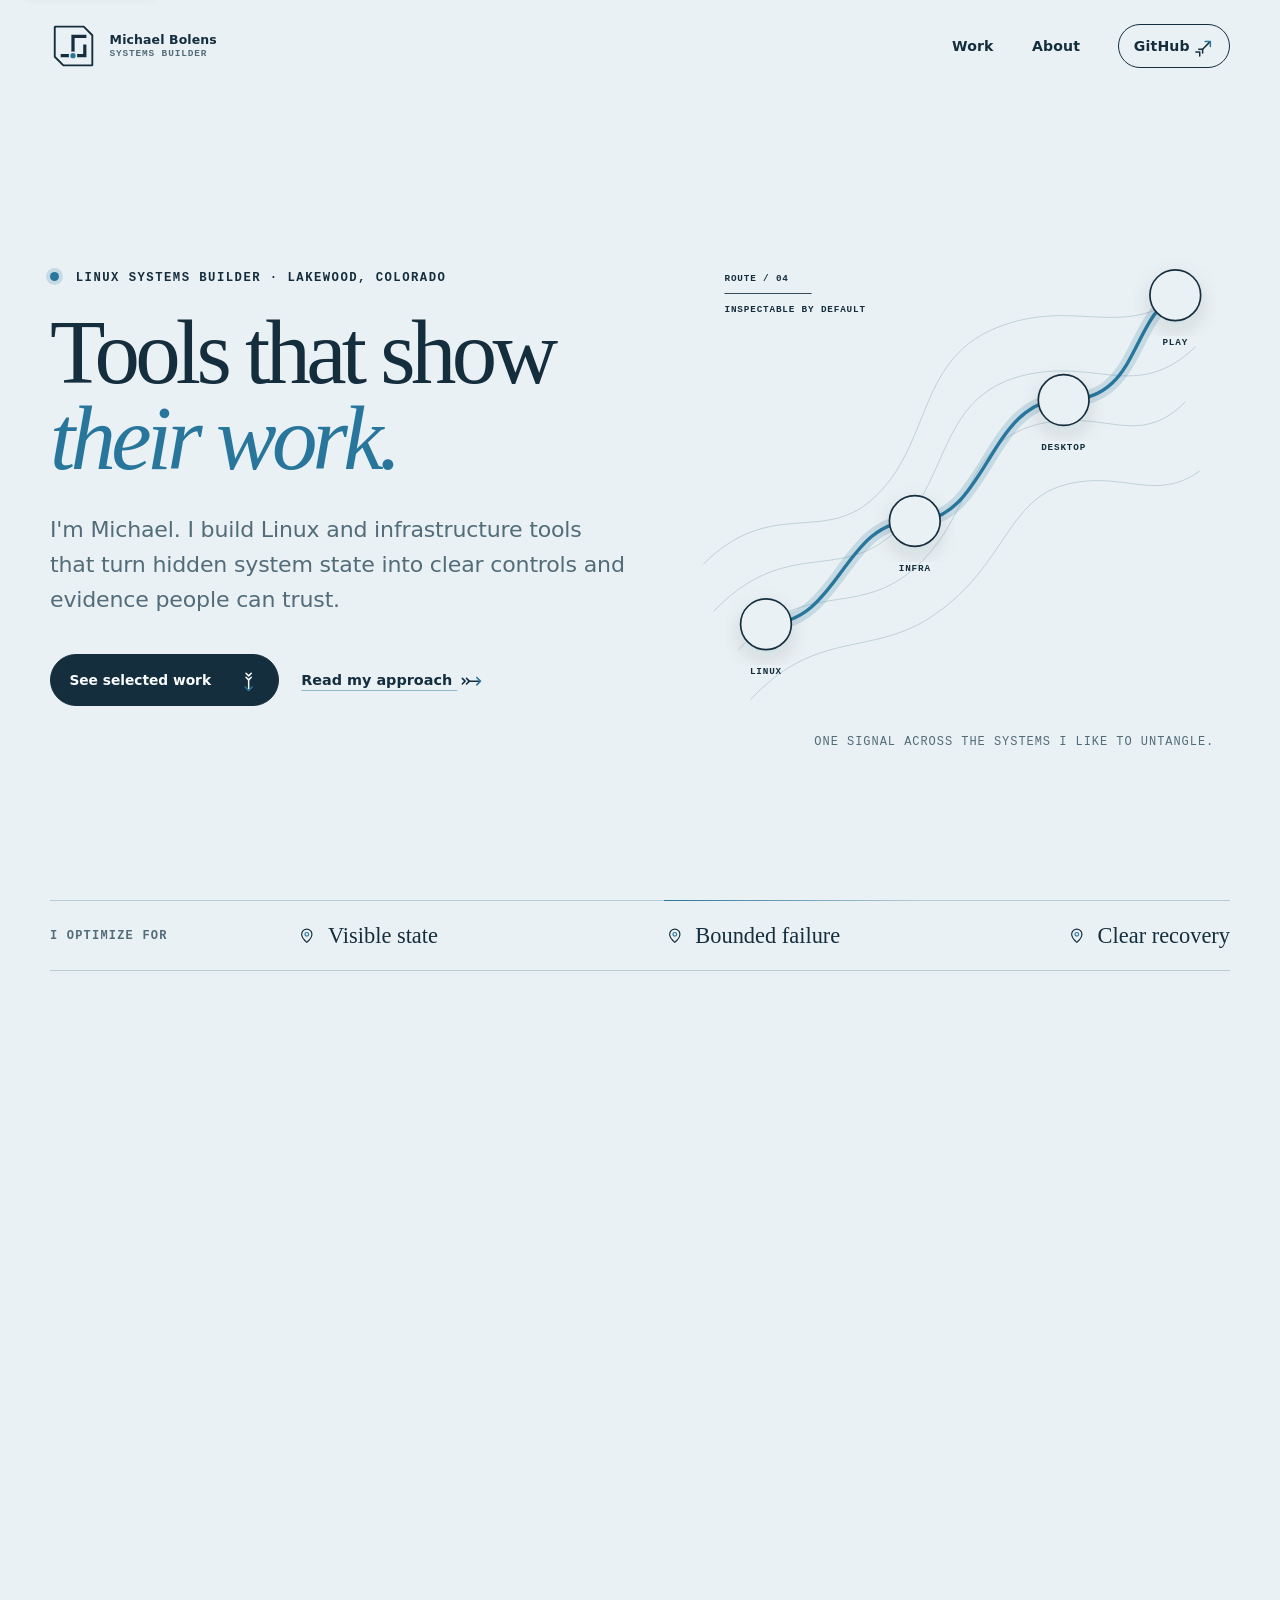
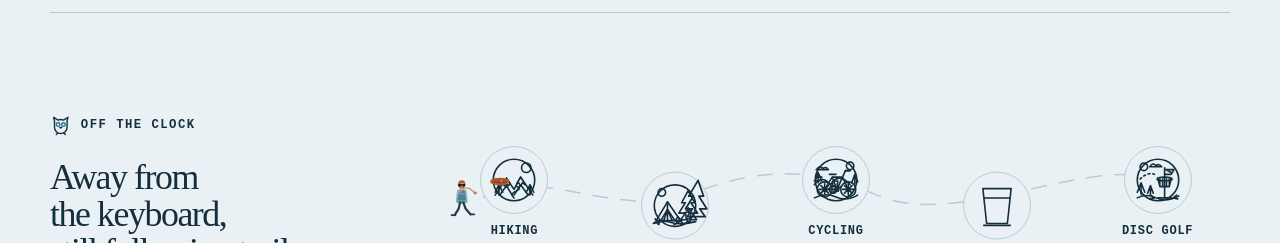
==== commit 30dbf409: "feat(design): add quiet field-guide details" ====
--- a/index.html
+++ b/index.html
@@ -284,7 +284,7 @@
               <path class="camp-tree" d="m38 8-7 13h4l-7 11h7l-5 7h7v3h3v-3h7l-5-7h6l-7-11h4Z" />
               <path class="camp-star" d="m27 9 1 2.6 2.6 1-2.6 1-1 2.6-1-2.6-2.6-1 2.6-1Z" />
               <path class="camp-lantern" d="M38 26v5m-3 0h6l-1 7h-4Zm1-2h4" />
-              <g class="camp-fire"><path class="camp-flame" d="M26 42q-2-3 1-6 4 3 1 6" /><path class="camp-logs" d="m23 44 8-4m-7 0 7 4" /></g>
+              <path class="camp-fire" d="M26 42q-2-3 1-6 4 3 1 6m-5 2 8-4m-7 0 7 4" />
             </svg>
             <span>Camping</span>
           </li>
@@ -343,6 +343,6 @@
     </section>
   </main>
 
-  <footer class="site-footer wrap"><p>Michael Bolens</p><a href="#main">Back to top <span aria-hidden="true">↑</span></a></footer>
+  <footer class="site-footer wrap"><p>Michael Bolens</p><svg class="field-ridge" viewBox="0 0 240 48" aria-hidden="true" focusable="false"><path class="field-ridge-land" d="M2 40h28l22-18 15 10L98 6l33 29 20-16 30 21h57M79 22l19-16 17 15-10-3-7 5-7-7M142 27l9-8 12 9"/><path class="field-ridge-trail" d="M93 46c18-8 45-5 40-11s-28-3-22-9"/><circle class="field-ridge-end" cx="111" cy="26" r="2"/></svg><a href="#main">Back to top <span aria-hidden="true">↑</span></a></footer>
 </body>
 </html>
--- a/assets/site.css
+++ b/assets/site.css
@@ -417,3 +417,26 @@
 .glyph-explorer-item:is(:hover,:focus-visible)>svg>use { --glyph-trail-blaze-brush-motion:glyph-trail-blaze-brush 680ms var(--ease-route); --glyph-marshmallow-roast-motion:glyph-marshmallow-roast-turn 680ms var(--ease-pop); }
 
 /* 404 · cryptid night watch */
+
+/* Field-guide details stay in the margins and carry no motion or interaction. */
+:root:not(:has(.lost-page)) :is(.section-heading,.page-intro) { position:relative; }
+:root:not(:has(.lost-page)) :is(.section-heading,.page-intro)::before { content:''; display:block; position:absolute; inset-block-start:-1.6rem; inset-inline-start:0; width:1.35rem; height:.3rem; border-block:2px solid var(--copper); pointer-events:none; }
+.field-ridge { width:clamp(7rem,16vw,13rem); height:auto; flex:none; fill:none; stroke-linecap:round; stroke-linejoin:round; pointer-events:none; }
+.field-ridge-land { stroke:var(--ink); stroke-width:1; opacity:.42; }
+.field-ridge-trail { stroke:var(--copper); stroke-width:1.3; stroke-dasharray:2 3; }
+.field-ridge-end { fill:var(--copper); stroke:none; }
+.field-contours { display:block; width:min(15rem,100%); height:auto; margin-block-start:2rem; fill:none; stroke-linecap:round; stroke-linejoin:round; pointer-events:none; }
+.field-contours-land { stroke:var(--ink); stroke-width:1; opacity:.18; }
+.field-contours-route { stroke:var(--copper); stroke-width:1.3; stroke-dasharray:3 4; }
+.field-contours-point { stroke:var(--copper); stroke-width:1.3; fill:var(--paper); }
+@media (max-width:600px) {
+  :root:not(:has(.lost-page)) .site-footer { flex-wrap:wrap; column-gap:1rem; row-gap:1rem; }
+  .site-footer:has(.field-ridge) .shortcut-hint { order:3; width:100%; text-align:center; }
+  .site-footer:has(.field-ridge)>a { margin-inline-start:auto; }
+  .field-ridge { order:-1; width:100%; height:2.5rem; }
+  .field-contours { width:10rem; margin-block-start:1.25rem; }
+}
+@media print, (forced-colors:active) {
+  .field-ridge,.field-contours { display:none; }
+  :root:not(:has(.lost-page)) :is(.section-heading,.page-intro)::before { display:none; }
+}
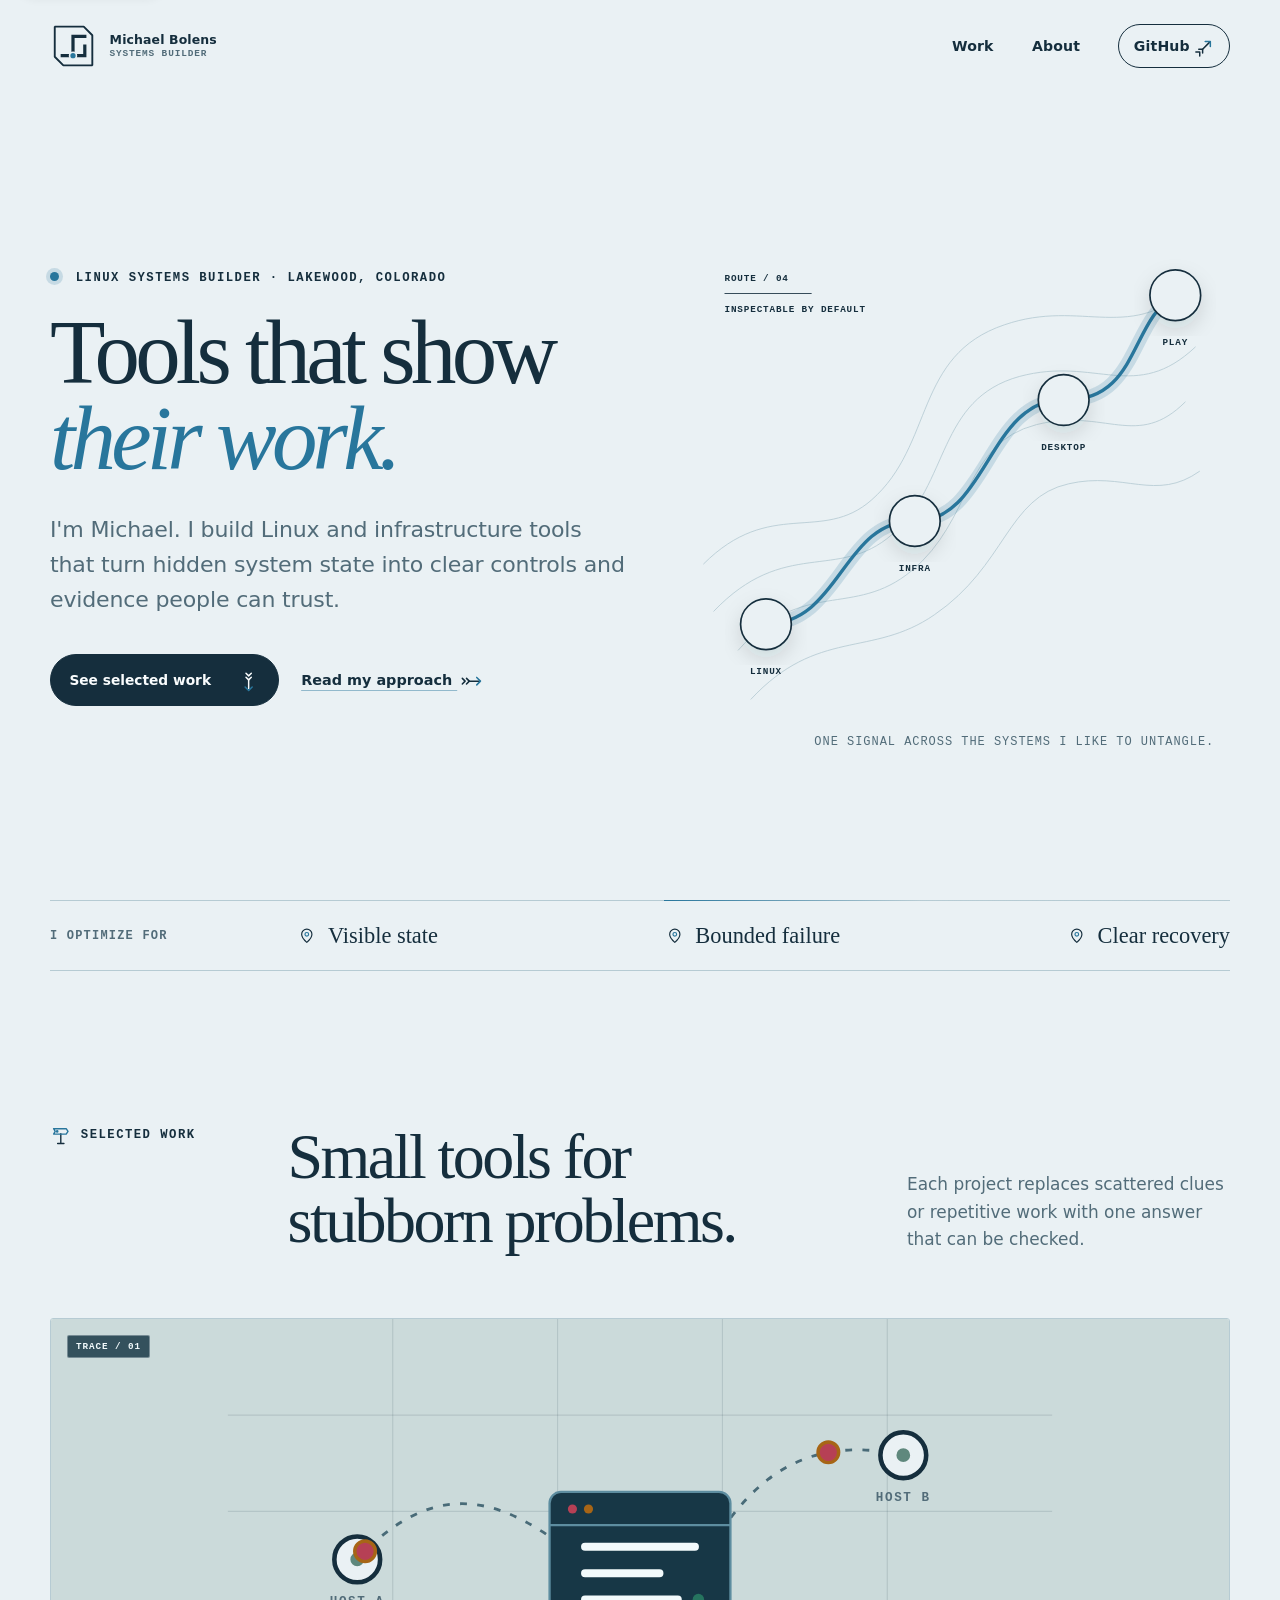
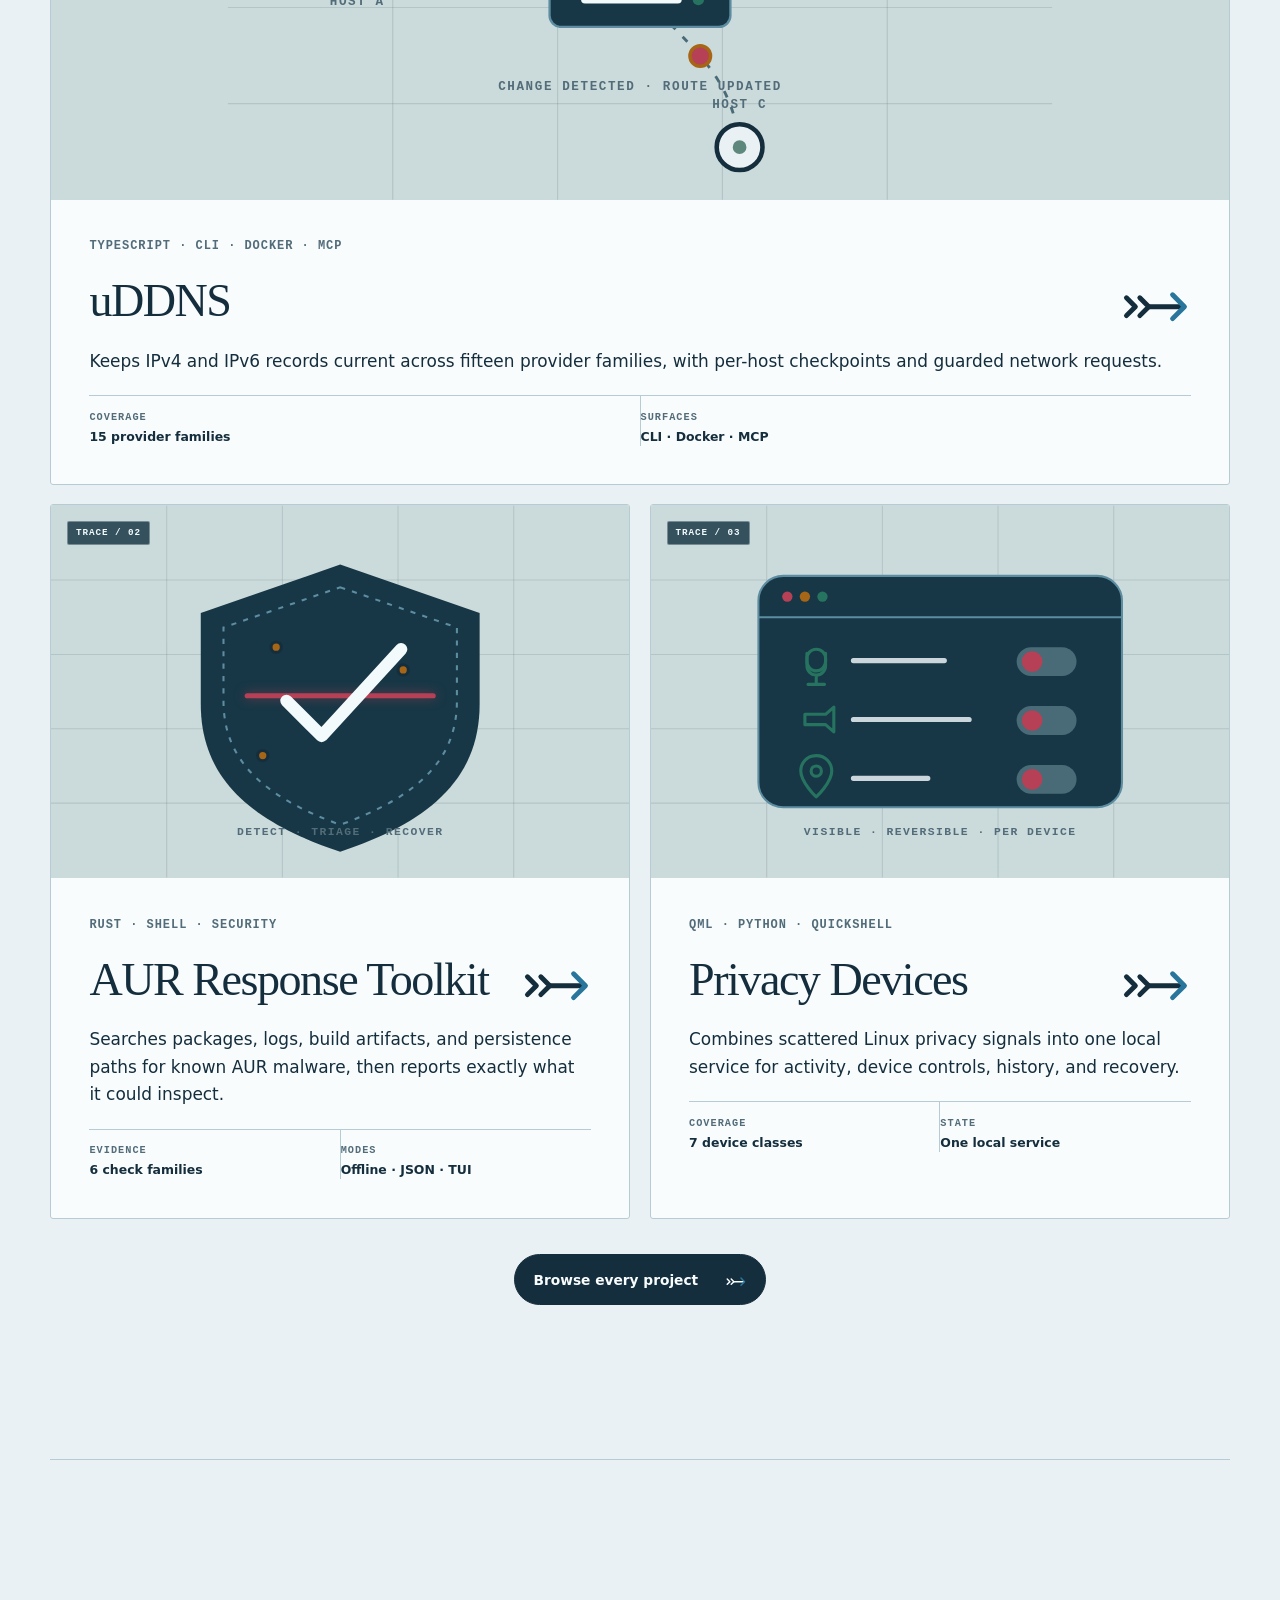
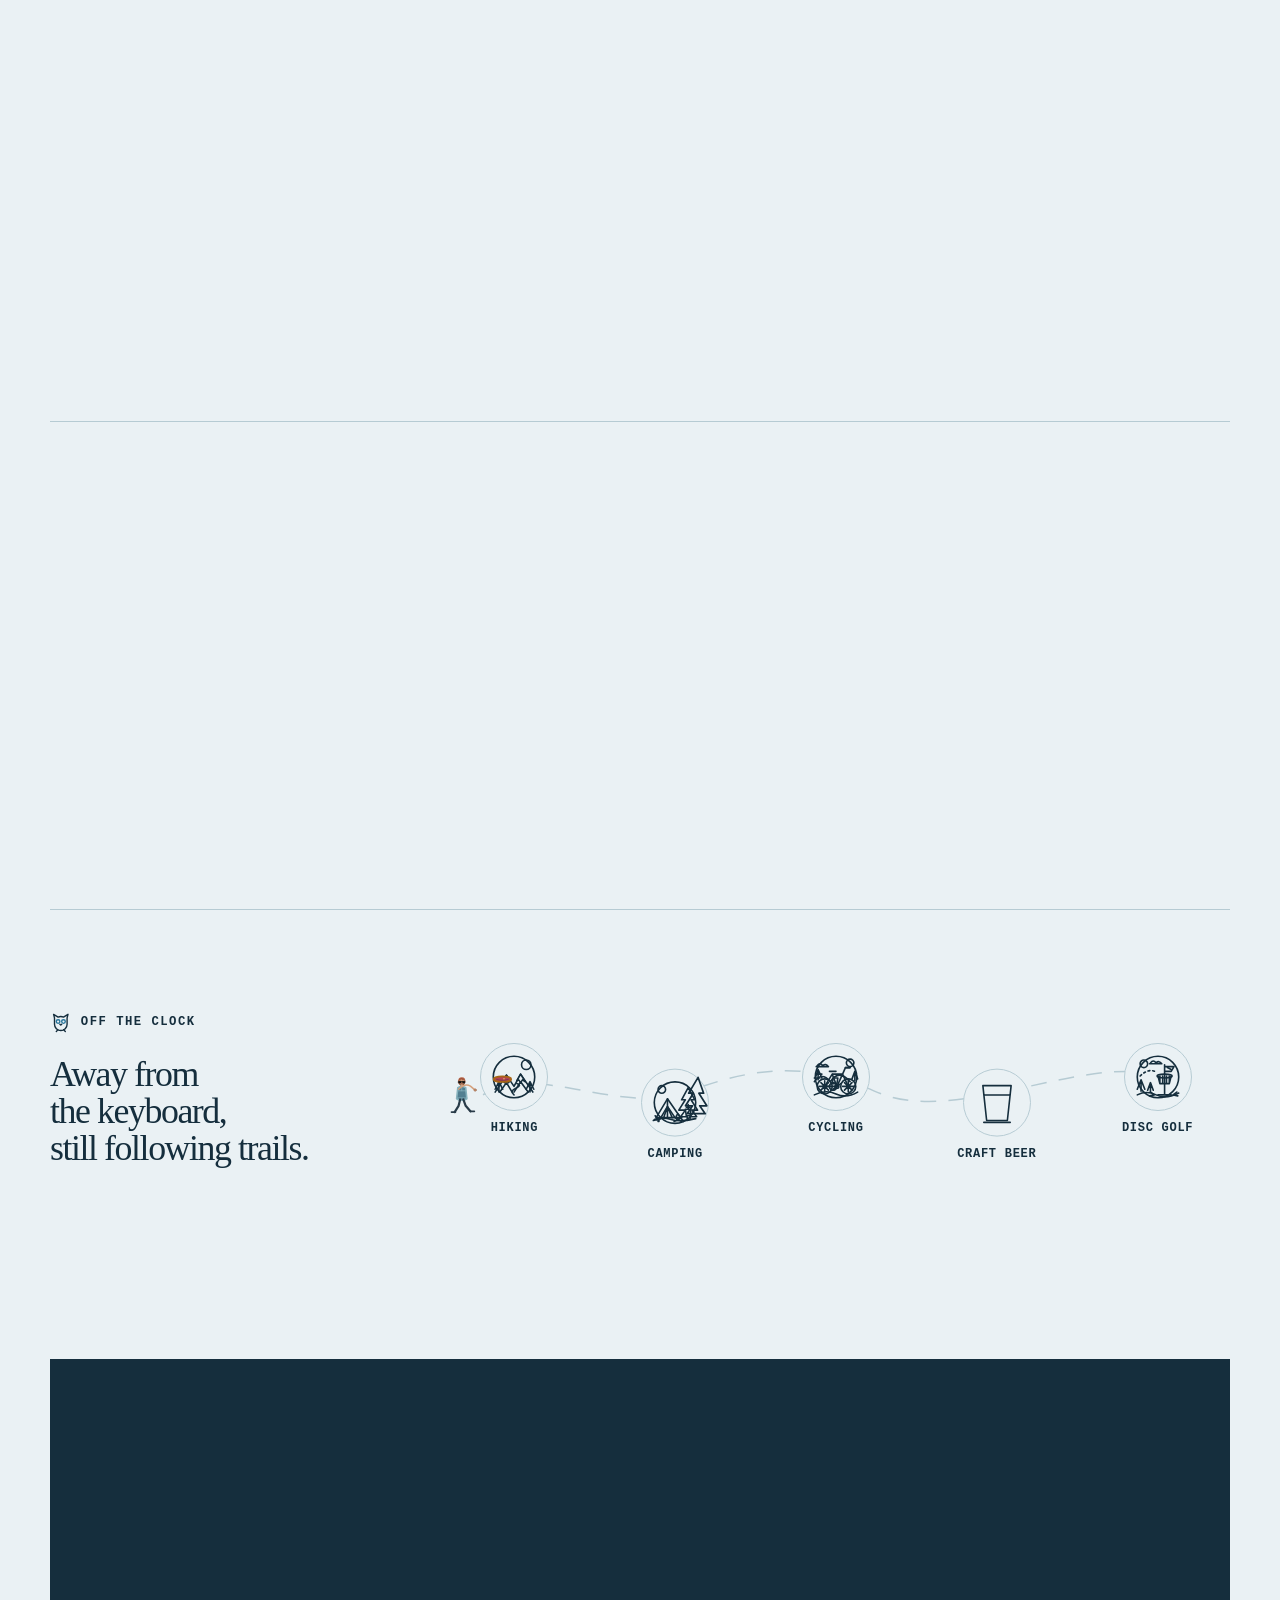
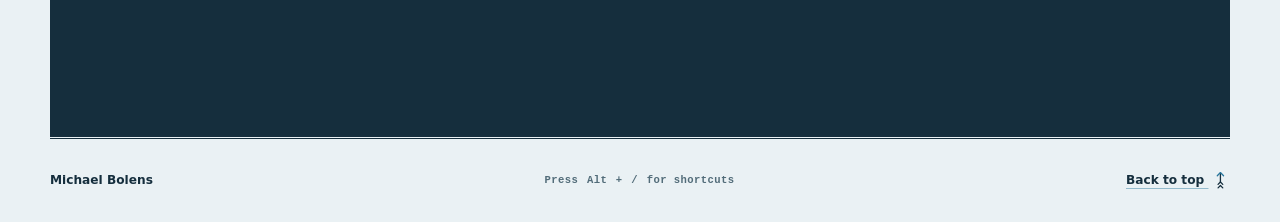
==== commit 8e27c80a: "perf(hobbies): refine motion and skip hidden effects (#2)" ====
--- a/index.html
+++ b/index.html
@@ -284,7 +284,7 @@
               <path class="camp-tree" d="m38 8-7 13h4l-7 11h7l-5 7h7v3h3v-3h7l-5-7h6l-7-11h4Z" />
               <path class="camp-star" d="m27 9 1 2.6 2.6 1-2.6 1-1 2.6-1-2.6-2.6-1 2.6-1Z" />
               <path class="camp-lantern" d="M38 26v5m-3 0h6l-1 7h-4Zm1-2h4" />
-              <path class="camp-fire" d="M26 42q-2-3 1-6 4 3 1 6m-5 2 8-4m-7 0 7 4" />
+              <g class="camp-fire"><path class="camp-flame" d="M26 42q-2-3 1-6 4 3 1 6" /><path class="camp-logs" d="m23 44 8-4m-7 0 7 4" /></g>
             </svg>
             <span>Camping</span>
           </li>
@@ -343,6 +343,6 @@
     </section>
   </main>
 
-  <footer class="site-footer wrap"><p>Michael Bolens</p><svg class="field-ridge" viewBox="0 0 240 48" aria-hidden="true" focusable="false"><path class="field-ridge-land" d="M2 40h28l22-18 15 10L98 6l33 29 20-16 30 21h57M79 22l19-16 17 15-10-3-7 5-7-7M142 27l9-8 12 9"/><path class="field-ridge-trail" d="M93 46c18-8 45-5 40-11s-28-3-22-9"/><circle class="field-ridge-end" cx="111" cy="26" r="2"/></svg><a href="#main">Back to top <span aria-hidden="true">↑</span></a></footer>
+  <footer class="site-footer wrap"><p>Michael Bolens</p><a href="#main">Back to top <span aria-hidden="true">↑</span></a></footer>
 </body>
 </html>
--- a/assets/site.css
+++ b/assets/site.css
@@ -89,12 +89,12 @@
 svg:has(>use[href$="#glyph-filter"]),svg:has(>use[href$="#glyph-sort"]),svg:has(>use[href$="#glyph-clock"]),svg:has(>use[href$="#glyph-globe"]),svg:has(>use[href$="#glyph-microphone"]),svg:has(>use[href$="#glyph-key"]),svg:has(>use[href$="#glyph-bell"]),svg:has(>use[href$="#glyph-hard-drive"]) { --glyph-motion:none; }
 svg:has(>use[href$="#glyph-owl"]),svg:has(>use[href$="#glyph-trout"]),svg:has(>use[href$="#glyph-canoe"]),svg:has(>use[href$="#glyph-mushroom"]),svg:has(>use[href$="#glyph-marshmallow"]),svg:has(>use[href$="#glyph-paw-print"]),svg:has(>use[href$="#glyph-pinecone"]),svg:has(>use[href$="#glyph-snowshoe"]) { --glyph-motion:none; }
 :is(.eyebrow:hover>.trail-glyph,.principles li:hover>.principle-glyph,.case-facts div:hover .fact-glyph,.about-field-notes dl div:hover .field-note-glyph,a:hover .trail-arrow svg,summary:hover>.summary-glyph,.overlay-heading:hover>.overlay-heading-glyph,.overlay-close:hover>svg,.command-search:hover>.command-search-glyph,.eyebrow:focus-within>.trail-glyph,.principles li:focus-within>.principle-glyph,.case-facts div:focus-within .fact-glyph,.about-field-notes dl div:focus-within .field-note-glyph,a:focus-visible .trail-arrow svg,summary:focus-visible>.summary-glyph,.overlay-heading:focus-within>.overlay-heading-glyph,.overlay-close:focus-visible>svg,.command-search:focus-within>.command-search-glyph)>use { --glyph-compass-motion:glyph-compass-spin 680ms var(--ease-pop); --glyph-fire-motion:glyph-fire-flicker 680ms var(--ease-pop); --glyph-binocular-motion:glyph-binoculars-zoom 680ms var(--ease-pop); --glyph-summit-motion:glyph-summit-snow 680ms var(--ease-route); --glyph-switchback-motion:glyph-switchback-trace 960ms var(--ease-route); --glyph-cairn-middle-motion:glyph-cairn-middle-stack 680ms var(--ease-route); --glyph-cairn-upper-motion:glyph-cairn-upper-stack 680ms var(--ease-route); --glyph-cairn-top-motion:glyph-cairn-top-stack 680ms var(--ease-route); --glyph-shelter-motion:glyph-shelter-pitch 680ms var(--ease-pop); --glyph-map-left-motion:glyph-map-left-unfold 680ms var(--ease-pop); --glyph-map-right-motion:glyph-map-right-unfold 680ms var(--ease-pop); --glyph-map-route-motion:glyph-map-route-reveal 680ms var(--ease-route); --glyph-role-motion:glyph-role-nod 680ms var(--ease-pop); --glyph-layers-motion:glyph-layers-top-settle 680ms var(--ease-route); --glyph-layers-middle-motion:glyph-layers-middle-settle 680ms var(--ease-route); --glyph-layers-bottom-motion:glyph-layers-bottom-settle 680ms var(--ease-route); --glyph-repository-motion:glyph-repository-write 680ms var(--ease-route); --glyph-backpack-motion:glyph-backpack-pack 680ms var(--ease-pop); --glyph-stars-motion:glyph-star-a-twinkle 680ms var(--ease-pop); --glyph-stars-b-motion:glyph-star-b-twinkle 680ms var(--ease-pop); --glyph-stars-c-motion:glyph-star-c-twinkle 680ms var(--ease-pop); --glyph-command-motion:glyph-command-chevron-type 680ms var(--ease-route); --glyph-command-cursor-motion:glyph-command-cursor-blink 680ms steps(1,end); --glyph-keyboard-motion:glyph-keyboard-key-a-tap 680ms var(--ease-pop); --glyph-keyboard-key-b-motion:glyph-keyboard-key-b-tap 680ms var(--ease-pop); --glyph-keyboard-space-motion:glyph-keyboard-space-tap 680ms var(--ease-pop); --glyph-palette-motion:glyph-palette-dot-a-mix 680ms var(--ease-pop); --glyph-palette-dot-b-motion:glyph-palette-dot-b-mix 680ms var(--ease-pop); --glyph-palette-dot-c-motion:glyph-palette-dot-c-mix 680ms var(--ease-pop); --glyph-palette-dot-d-motion:glyph-palette-dot-d-mix 680ms var(--ease-pop); animation:var(--glyph-motion) 680ms var(--ease-pop); }
-:is(.eyebrow:hover>.trail-glyph,.principles li:hover>.principle-glyph,.case-facts div:hover .fact-glyph,.about-field-notes dl div:hover .field-note-glyph,a:hover .trail-arrow svg,summary:hover>.summary-glyph,.overlay-heading:hover>.overlay-heading-glyph,.overlay-close:hover>svg,.command-search:hover>.command-search-glyph,.eyebrow:focus-within>.trail-glyph,.principles li:focus-within>.principle-glyph,.case-facts div:focus-within .fact-glyph,.about-field-notes dl div:focus-within .field-note-glyph,a:focus-visible .trail-arrow svg,summary:focus-visible>.summary-glyph,.overlay-heading:focus-within>.overlay-heading-glyph,.overlay-close:focus-visible>svg,.command-search:focus-within>.command-search-glyph)>use { --glyph-lantern-motion:glyph-lantern-glow 680ms var(--ease-pop); --glyph-shield-motion:glyph-shield-check-draw 680ms var(--ease-route); --glyph-terminal-motion:glyph-terminal-cursor-run 680ms steps(1,end); --glyph-network-motion:glyph-network-link-a-draw 680ms var(--ease-route); --glyph-network-link-b-motion:glyph-network-link-b-draw 680ms var(--ease-route); --glyph-network-link-c-motion:glyph-network-link-c-draw 680ms var(--ease-route); --glyph-network-node-a-motion:glyph-network-node-ping-a 680ms var(--ease-pop); --glyph-network-node-b-motion:glyph-network-node-ping-b 680ms var(--ease-pop); --glyph-network-node-c-motion:glyph-network-node-ping-c 680ms var(--ease-pop); --glyph-wrench-motion:glyph-wrench-tighten 680ms var(--ease-pop); }
+:is(.eyebrow:hover>.trail-glyph,.principles li:hover>.principle-glyph,.case-facts div:hover .fact-glyph,.about-field-notes dl div:hover .field-note-glyph,a:hover .trail-arrow svg,summary:hover>.summary-glyph,.overlay-heading:hover>.overlay-heading-glyph,.overlay-close:hover>svg,.command-search:hover>.command-search-glyph,.eyebrow:focus-within>.trail-glyph,.principles li:focus-within>.principle-glyph,.case-facts div:focus-within .fact-glyph,.about-field-notes dl div:focus-within .field-note-glyph,a:focus-visible .trail-arrow svg,summary:focus-visible>.summary-glyph,.overlay-heading:focus-within>.overlay-heading-glyph,.overlay-close:focus-visible>svg,.command-search:focus-within>.command-search-glyph)>use { --glyph-lantern-motion:glyph-lantern-glow 680ms var(--ease-pop); --glyph-shield-motion:glyph-shield-check-draw 680ms var(--ease-route); --glyph-terminal-motion:glyph-terminal-cursor-run 680ms steps(1,end); --glyph-network-motion:glyph-network-link-a-draw 680ms var(--ease-route); --glyph-network-link-b-motion:glyph-network-link-b-draw 680ms var(--ease-route); --glyph-network-link-c-motion:glyph-network-link-c-draw 680ms var(--ease-route); --glyph-network-node-a-motion:glyph-network-node-ping-a 680ms var(--ease-pop); --glyph-network-node-b-motion:glyph-network-node-ping-b 680ms var(--ease-pop); --glyph-network-node-c-motion:glyph-network-node-ping-c 680ms var(--ease-pop); --glyph-wrench-motion:glyph-wrench-tighten 680ms var(--ease-route); }
 :is(.eyebrow:hover>.trail-glyph,.principles li:hover>.principle-glyph,.case-facts div:hover .fact-glyph,.about-field-notes dl div:hover .field-note-glyph,a:hover .trail-arrow svg,summary:hover>.summary-glyph,.overlay-heading:hover>.overlay-heading-glyph,.overlay-close:hover>svg,.command-search:hover>.command-search-glyph,.eyebrow:focus-within>.trail-glyph,.principles li:focus-within>.principle-glyph,.case-facts div:focus-within .fact-glyph,.about-field-notes dl div:focus-within .field-note-glyph,a:focus-visible .trail-arrow svg,summary:focus-visible>.summary-glyph,.overlay-heading:focus-within>.overlay-heading-glyph,.overlay-close:focus-visible>svg,.command-search:focus-within>.command-search-glyph)>use { --glyph-cloud-motion:glyph-cloud-drop-a-fall 680ms var(--ease-route); --glyph-cloud-drop-b-motion:glyph-cloud-drop-b-fall 680ms var(--ease-route); --glyph-cloud-drop-c-motion:glyph-cloud-drop-c-fall 680ms var(--ease-route); --glyph-database-motion:glyph-database-row-a-read 680ms var(--ease-route); --glyph-database-row-b-motion:glyph-database-row-b-read 680ms var(--ease-route); --glyph-lock-motion:glyph-lock-release 680ms var(--ease-pop); --glyph-refresh-motion:glyph-refresh-cycle 680ms var(--ease-pop); --glyph-package-motion:glyph-package-fold-close 680ms var(--ease-pop); --glyph-bug-motion:glyph-bug-inspect 680ms var(--ease-pop); --glyph-monitor-motion:glyph-monitor-cursor-blink 680ms steps(1,end); --glyph-code-left-motion:glyph-code-left-compile 680ms var(--ease-route); --glyph-code-right-motion:glyph-code-right-compile 680ms var(--ease-route); --glyph-code-motion:glyph-code-slash-compile 680ms var(--ease-route); }
 :is(.eyebrow:hover>.trail-glyph,.principles li:hover>.principle-glyph,.case-facts div:hover .fact-glyph,.about-field-notes dl div:hover .field-note-glyph,a:hover .trail-arrow svg,summary:hover>.summary-glyph,.overlay-heading:hover>.overlay-heading-glyph,.overlay-close:hover>svg,.command-search:hover>.command-search-glyph,.eyebrow:focus-within>.trail-glyph,.principles li:focus-within>.principle-glyph,.case-facts div:focus-within .fact-glyph,.about-field-notes dl div:focus-within .field-note-glyph,a:focus-visible .trail-arrow svg,summary:focus-visible>.summary-glyph,.overlay-heading:focus-within>.overlay-heading-glyph,.overlay-close:focus-visible>svg,.command-search:focus-within>.command-search-glyph)>use { --glyph-pine-motion:glyph-pine-canopy-sway 680ms var(--ease-pop); --glyph-search-motion:glyph-search-scan-sweep 680ms var(--ease-route); --glyph-waypoint-motion:glyph-waypoint-center-pulse 680ms var(--ease-pop); --glyph-close-motion:glyph-close-center-snap 680ms var(--ease-pop); --glyph-stars-d-motion:glyph-star-d-twinkle 680ms var(--ease-pop); --glyph-stars-e-motion:glyph-star-e-twinkle 680ms var(--ease-pop); }
 :is(.eyebrow:hover>.trail-glyph,.case-facts div:hover .fact-glyph,.eyebrow:focus-within>.trail-glyph,.case-facts div:focus-within .fact-glyph)>use { --glyph-journal-motion:glyph-journal-check-draw 680ms var(--ease-route); --glyph-radio-motion:glyph-radio-note-a-float 680ms var(--ease-route); --glyph-radio-note-b-motion:glyph-radio-note-b-float 680ms var(--ease-route); --glyph-sort-motion:glyph-sort-bar-a-settle 680ms var(--ease-route); --glyph-sort-bar-b-motion:glyph-sort-bar-b-settle 680ms var(--ease-route); --glyph-sort-bar-c-motion:glyph-sort-bar-c-settle 680ms var(--ease-route); --glyph-clock-motion:glyph-clock-minute-sweep 680ms var(--ease-route); --glyph-clock-hour-motion:glyph-clock-hour-nudge 680ms var(--ease-route); --glyph-globe-motion:glyph-globe-route-draw 680ms var(--ease-route); --glyph-globe-traveler-motion:glyph-globe-traveler-travel 680ms var(--ease-route); --glyph-globe-destination-motion:glyph-globe-destination-arrive 680ms var(--ease-pop); --glyph-microphone-motion:glyph-microphone-level-a-rise 680ms var(--ease-pop); --glyph-microphone-level-b-motion:glyph-microphone-level-b-rise 680ms var(--ease-pop); --glyph-microphone-level-c-motion:glyph-microphone-level-c-rise 680ms var(--ease-pop); --glyph-owl-motion:glyph-owl-eye-a-blink 680ms var(--ease-pop); --glyph-owl-eye-b-motion:glyph-owl-eye-b-blink 680ms var(--ease-pop); }
-:is(.index-list a:hover,.index-list a:focus-visible)>.project-glyph>use { --glyph-cloud-motion:glyph-cloud-drop-a-fall 680ms var(--ease-route); --glyph-cloud-drop-b-motion:glyph-cloud-drop-b-fall 680ms var(--ease-route); --glyph-cloud-drop-c-motion:glyph-cloud-drop-c-fall 680ms var(--ease-route); --glyph-shield-motion:glyph-shield-check-draw 680ms var(--ease-route); --glyph-terminal-motion:glyph-terminal-cursor-run 680ms steps(1,end); --glyph-wrench-motion:glyph-wrench-tighten 680ms var(--ease-pop); --glyph-lock-motion:glyph-lock-release 680ms var(--ease-pop); --glyph-network-motion:glyph-network-link-a-draw 680ms var(--ease-route); --glyph-network-link-b-motion:glyph-network-link-b-draw 680ms var(--ease-route); --glyph-network-link-c-motion:glyph-network-link-c-draw 680ms var(--ease-route); --glyph-network-node-a-motion:glyph-network-node-ping-a 680ms var(--ease-pop); --glyph-network-node-b-motion:glyph-network-node-ping-b 680ms var(--ease-pop); --glyph-network-node-c-motion:glyph-network-node-ping-c 680ms var(--ease-pop); --glyph-package-motion:glyph-package-fold-close 680ms var(--ease-pop); --glyph-monitor-motion:glyph-monitor-cursor-blink 680ms steps(1,end); animation:var(--glyph-motion) 680ms var(--ease-pop); }
-.toolbox dl div:hover .detail-glyph>use { --glyph-hard-drive-motion:glyph-hard-drive-arm-seek 680ms var(--ease-pop); --glyph-hard-drive-light-motion:glyph-hard-drive-light-blink 680ms steps(1,end); --glyph-code-left-motion:glyph-code-left-compile 680ms var(--ease-route); --glyph-code-right-motion:glyph-code-right-compile 680ms var(--ease-route); --glyph-code-motion:glyph-code-slash-compile 680ms var(--ease-route); --glyph-wrench-motion:glyph-wrench-tighten 680ms var(--ease-pop); animation:var(--glyph-motion) 680ms var(--ease-pop); }
+:is(.index-list a:hover,.index-list a:focus-visible)>.project-glyph>use { --glyph-cloud-motion:glyph-cloud-drop-a-fall 680ms var(--ease-route); --glyph-cloud-drop-b-motion:glyph-cloud-drop-b-fall 680ms var(--ease-route); --glyph-cloud-drop-c-motion:glyph-cloud-drop-c-fall 680ms var(--ease-route); --glyph-shield-motion:glyph-shield-check-draw 680ms var(--ease-route); --glyph-terminal-motion:glyph-terminal-cursor-run 680ms steps(1,end); --glyph-wrench-motion:glyph-wrench-tighten 680ms var(--ease-route); --glyph-lock-motion:glyph-lock-release 680ms var(--ease-pop); --glyph-network-motion:glyph-network-link-a-draw 680ms var(--ease-route); --glyph-network-link-b-motion:glyph-network-link-b-draw 680ms var(--ease-route); --glyph-network-link-c-motion:glyph-network-link-c-draw 680ms var(--ease-route); --glyph-network-node-a-motion:glyph-network-node-ping-a 680ms var(--ease-pop); --glyph-network-node-b-motion:glyph-network-node-ping-b 680ms var(--ease-pop); --glyph-network-node-c-motion:glyph-network-node-ping-c 680ms var(--ease-pop); --glyph-package-motion:glyph-package-fold-close 680ms var(--ease-pop); --glyph-monitor-motion:glyph-monitor-cursor-blink 680ms steps(1,end); animation:var(--glyph-motion) 680ms var(--ease-pop); }
+.toolbox dl div:hover .detail-glyph>use { --glyph-hard-drive-motion:glyph-hard-drive-arm-seek 680ms var(--ease-pop); --glyph-hard-drive-light-motion:glyph-hard-drive-light-blink 680ms steps(1,end); --glyph-code-left-motion:glyph-code-left-compile 680ms var(--ease-route); --glyph-code-right-motion:glyph-code-right-compile 680ms var(--ease-route); --glyph-code-motion:glyph-code-slash-compile 680ms var(--ease-route); --glyph-wrench-motion:glyph-wrench-tighten 680ms var(--ease-route); animation:var(--glyph-motion) 680ms var(--ease-pop); }
 :is(.work-controls label:hover,.work-controls label:focus-within,.work-reset:hover,.work-reset:focus-visible) .control-glyph>use { --glyph-search-motion:glyph-search-scan-sweep 680ms var(--ease-route); --glyph-code-left-motion:glyph-code-left-compile 680ms var(--ease-route); --glyph-code-right-motion:glyph-code-right-compile 680ms var(--ease-route); --glyph-code-motion:glyph-code-slash-compile 680ms var(--ease-route); --glyph-filter-motion:glyph-filter-particle-a-drop 680ms var(--ease-route); --glyph-filter-particle-b-motion:glyph-filter-particle-b-drop 680ms var(--ease-route); --glyph-sort-motion:glyph-sort-bar-a-settle 680ms var(--ease-route); --glyph-sort-bar-b-motion:glyph-sort-bar-b-settle 680ms var(--ease-route); --glyph-sort-bar-c-motion:glyph-sort-bar-c-settle 680ms var(--ease-route); --glyph-refresh-motion:glyph-refresh-cycle 680ms var(--ease-pop); animation:var(--glyph-motion) 680ms var(--ease-pop); }
 :is(.eyebrow:hover>.trail-glyph,.eyebrow:focus-within>.trail-glyph,.overlay-close:hover>svg,.overlay-close:focus-visible>svg)>use { --glyph-trailhead-motion:glyph-trailhead-sign-flip 680ms var(--ease-pop); }
 @keyframes glyph-compass-spin { 70% { transform:rotate(380deg); } 86% { transform:rotate(354deg); } }
@@ -176,7 +176,7 @@
 .glyph-explorer-item span { color:var(--muted); font:700 .64rem/1.3 var(--mono); letter-spacing:.04em; text-align:center; text-transform:uppercase; }
 .glyph-explorer-item:is(:hover,:focus-visible) { position:relative; z-index:1; outline:2px solid var(--copper); outline-offset:-2px; background:var(--paper); }
 .glyph-explorer-item:is(:hover,:focus-visible) span { color:var(--copper); }
-.glyph-explorer-item:is(:hover,:focus-visible)>svg>use { --glyph-compass-motion:glyph-compass-spin 680ms var(--ease-pop); --glyph-fire-motion:glyph-fire-flicker 680ms var(--ease-pop); --glyph-binocular-motion:glyph-binoculars-zoom 680ms var(--ease-pop); --glyph-summit-motion:glyph-summit-snow 680ms var(--ease-route); --glyph-switchback-motion:glyph-switchback-trace 960ms var(--ease-route); --glyph-cairn-top-motion:glyph-cairn-top-stack 680ms var(--ease-route); --glyph-shelter-motion:glyph-shelter-pitch 680ms var(--ease-pop); --glyph-map-left-motion:glyph-map-left-unfold 680ms var(--ease-pop); --glyph-role-motion:glyph-role-nod 680ms var(--ease-pop); --glyph-repository-motion:glyph-repository-write 680ms var(--ease-route); --glyph-backpack-motion:glyph-backpack-pack 680ms var(--ease-pop); --glyph-lantern-motion:glyph-lantern-glow 680ms var(--ease-pop); --glyph-shield-motion:glyph-shield-check-draw 680ms var(--ease-route); --glyph-terminal-motion:glyph-terminal-cursor-run 680ms var(--ease-route); --glyph-wrench-motion:glyph-wrench-tighten 680ms var(--ease-pop); --glyph-lock-motion:glyph-lock-release 680ms var(--ease-pop); --glyph-refresh-motion:glyph-refresh-cycle 680ms var(--ease-pop); --glyph-bug-motion:glyph-bug-inspect 680ms var(--ease-pop); --glyph-trailhead-motion:glyph-trailhead-sign-flip 680ms var(--ease-pop); animation:var(--glyph-motion) 680ms var(--ease-pop); }
+.glyph-explorer-item:is(:hover,:focus-visible)>svg>use { --glyph-compass-motion:glyph-compass-spin 680ms var(--ease-pop); --glyph-fire-motion:glyph-fire-flicker 680ms var(--ease-pop); --glyph-binocular-motion:glyph-binoculars-zoom 680ms var(--ease-pop); --glyph-summit-motion:glyph-summit-snow 680ms var(--ease-route); --glyph-switchback-motion:glyph-switchback-trace 960ms var(--ease-route); --glyph-cairn-top-motion:glyph-cairn-top-stack 680ms var(--ease-route); --glyph-shelter-motion:glyph-shelter-pitch 680ms var(--ease-pop); --glyph-map-left-motion:glyph-map-left-unfold 680ms var(--ease-pop); --glyph-role-motion:glyph-role-nod 680ms var(--ease-pop); --glyph-repository-motion:glyph-repository-write 680ms var(--ease-route); --glyph-backpack-motion:glyph-backpack-pack 680ms var(--ease-pop); --glyph-lantern-motion:glyph-lantern-glow 680ms var(--ease-pop); --glyph-shield-motion:glyph-shield-check-draw 680ms var(--ease-route); --glyph-terminal-motion:glyph-terminal-cursor-run 680ms var(--ease-route); --glyph-wrench-motion:glyph-wrench-tighten 680ms var(--ease-route); --glyph-lock-motion:glyph-lock-release 680ms var(--ease-pop); --glyph-refresh-motion:glyph-refresh-cycle 680ms var(--ease-pop); --glyph-bug-motion:glyph-bug-inspect 680ms var(--ease-pop); --glyph-trailhead-motion:glyph-trailhead-sign-flip 680ms var(--ease-pop); animation:var(--glyph-motion) 680ms var(--ease-pop); }
 .glyph-explorer-item:is(:hover,:focus-visible)>svg>use { --glyph-stars-motion:glyph-star-a-twinkle 680ms var(--ease-pop); --glyph-stars-b-motion:glyph-star-b-twinkle 680ms var(--ease-pop); --glyph-stars-c-motion:glyph-star-c-twinkle 680ms var(--ease-pop); --glyph-command-motion:glyph-command-chevron-type 680ms var(--ease-route); --glyph-command-cursor-motion:glyph-command-cursor-blink 680ms steps(1,end); --glyph-keyboard-motion:glyph-keyboard-key-a-tap 680ms var(--ease-pop); --glyph-keyboard-key-b-motion:glyph-keyboard-key-b-tap 680ms var(--ease-pop); --glyph-keyboard-space-motion:glyph-keyboard-space-tap 680ms var(--ease-pop); --glyph-palette-motion:glyph-palette-dot-a-mix 680ms var(--ease-pop); --glyph-palette-dot-b-motion:glyph-palette-dot-b-mix 680ms var(--ease-pop); --glyph-palette-dot-c-motion:glyph-palette-dot-c-mix 680ms var(--ease-pop); --glyph-palette-dot-d-motion:glyph-palette-dot-d-mix 680ms var(--ease-pop); --glyph-layers-motion:glyph-layers-top-settle 680ms var(--ease-route); --glyph-layers-middle-motion:glyph-layers-middle-settle 680ms var(--ease-route); --glyph-layers-bottom-motion:glyph-layers-bottom-settle 680ms var(--ease-route); --glyph-network-motion:glyph-network-link-a-draw 680ms var(--ease-route); --glyph-network-link-b-motion:glyph-network-link-b-draw 680ms var(--ease-route); --glyph-network-link-c-motion:glyph-network-link-c-draw 680ms var(--ease-route); --glyph-network-node-a-motion:glyph-network-node-ping-a 680ms var(--ease-pop); --glyph-network-node-b-motion:glyph-network-node-ping-b 680ms var(--ease-pop); --glyph-network-node-c-motion:glyph-network-node-ping-c 680ms var(--ease-pop); --glyph-cloud-motion:glyph-cloud-drop-a-fall 680ms var(--ease-route); --glyph-cloud-drop-b-motion:glyph-cloud-drop-b-fall 680ms var(--ease-route); --glyph-cloud-drop-c-motion:glyph-cloud-drop-c-fall 680ms var(--ease-route); --glyph-package-motion:glyph-package-fold-close 680ms var(--ease-pop); --glyph-monitor-motion:glyph-monitor-cursor-blink 680ms steps(1,end); --glyph-code-left-motion:glyph-code-left-compile 680ms var(--ease-route); --glyph-code-right-motion:glyph-code-right-compile 680ms var(--ease-route); --glyph-code-motion:glyph-code-slash-compile 680ms var(--ease-route); }
 .glyph-explorer-item:is(:hover,:focus-visible)>svg>use { --glyph-pine-motion:glyph-pine-canopy-sway 680ms var(--ease-pop); --glyph-search-motion:glyph-search-scan-sweep 680ms var(--ease-route); --glyph-database-motion:glyph-database-row-a-read 680ms var(--ease-route); --glyph-database-row-b-motion:glyph-database-row-b-read 680ms var(--ease-route); }
 .glyph-explorer-item:is(:hover,:focus-visible)>svg>use { --glyph-waypoint-motion:glyph-waypoint-center-pulse 680ms var(--ease-pop); --glyph-close-motion:glyph-close-center-snap 680ms var(--ease-pop); --glyph-stars-d-motion:glyph-star-d-twinkle 680ms var(--ease-pop); --glyph-stars-e-motion:glyph-star-e-twinkle 680ms var(--ease-pop); }
@@ -417,26 +417,3 @@
 .glyph-explorer-item:is(:hover,:focus-visible)>svg>use { --glyph-trail-blaze-brush-motion:glyph-trail-blaze-brush 680ms var(--ease-route); --glyph-marshmallow-roast-motion:glyph-marshmallow-roast-turn 680ms var(--ease-pop); }
 
 /* 404 · cryptid night watch */
-
-/* Field-guide details stay in the margins and carry no motion or interaction. */
-:root:not(:has(.lost-page)) :is(.section-heading,.page-intro) { position:relative; }
-:root:not(:has(.lost-page)) :is(.section-heading,.page-intro)::before { content:''; display:block; position:absolute; inset-block-start:-1.6rem; inset-inline-start:0; width:1.35rem; height:.3rem; border-block:2px solid var(--copper); pointer-events:none; }
-.field-ridge { width:clamp(7rem,16vw,13rem); height:auto; flex:none; fill:none; stroke-linecap:round; stroke-linejoin:round; pointer-events:none; }
-.field-ridge-land { stroke:var(--ink); stroke-width:1; opacity:.42; }
-.field-ridge-trail { stroke:var(--copper); stroke-width:1.3; stroke-dasharray:2 3; }
-.field-ridge-end { fill:var(--copper); stroke:none; }
-.field-contours { display:block; width:min(15rem,100%); height:auto; margin-block-start:2rem; fill:none; stroke-linecap:round; stroke-linejoin:round; pointer-events:none; }
-.field-contours-land { stroke:var(--ink); stroke-width:1; opacity:.18; }
-.field-contours-route { stroke:var(--copper); stroke-width:1.3; stroke-dasharray:3 4; }
-.field-contours-point { stroke:var(--copper); stroke-width:1.3; fill:var(--paper); }
-@media (max-width:600px) {
-  :root:not(:has(.lost-page)) .site-footer { flex-wrap:wrap; column-gap:1rem; row-gap:1rem; }
-  .site-footer:has(.field-ridge) .shortcut-hint { order:3; width:100%; text-align:center; }
-  .site-footer:has(.field-ridge)>a { margin-inline-start:auto; }
-  .field-ridge { order:-1; width:100%; height:2.5rem; }
-  .field-contours { width:10rem; margin-block-start:1.25rem; }
-}
-@media print, (forced-colors:active) {
-  .field-ridge,.field-contours { display:none; }
-  :root:not(:has(.lost-page)) :is(.section-heading,.page-intro)::before { display:none; }
-}
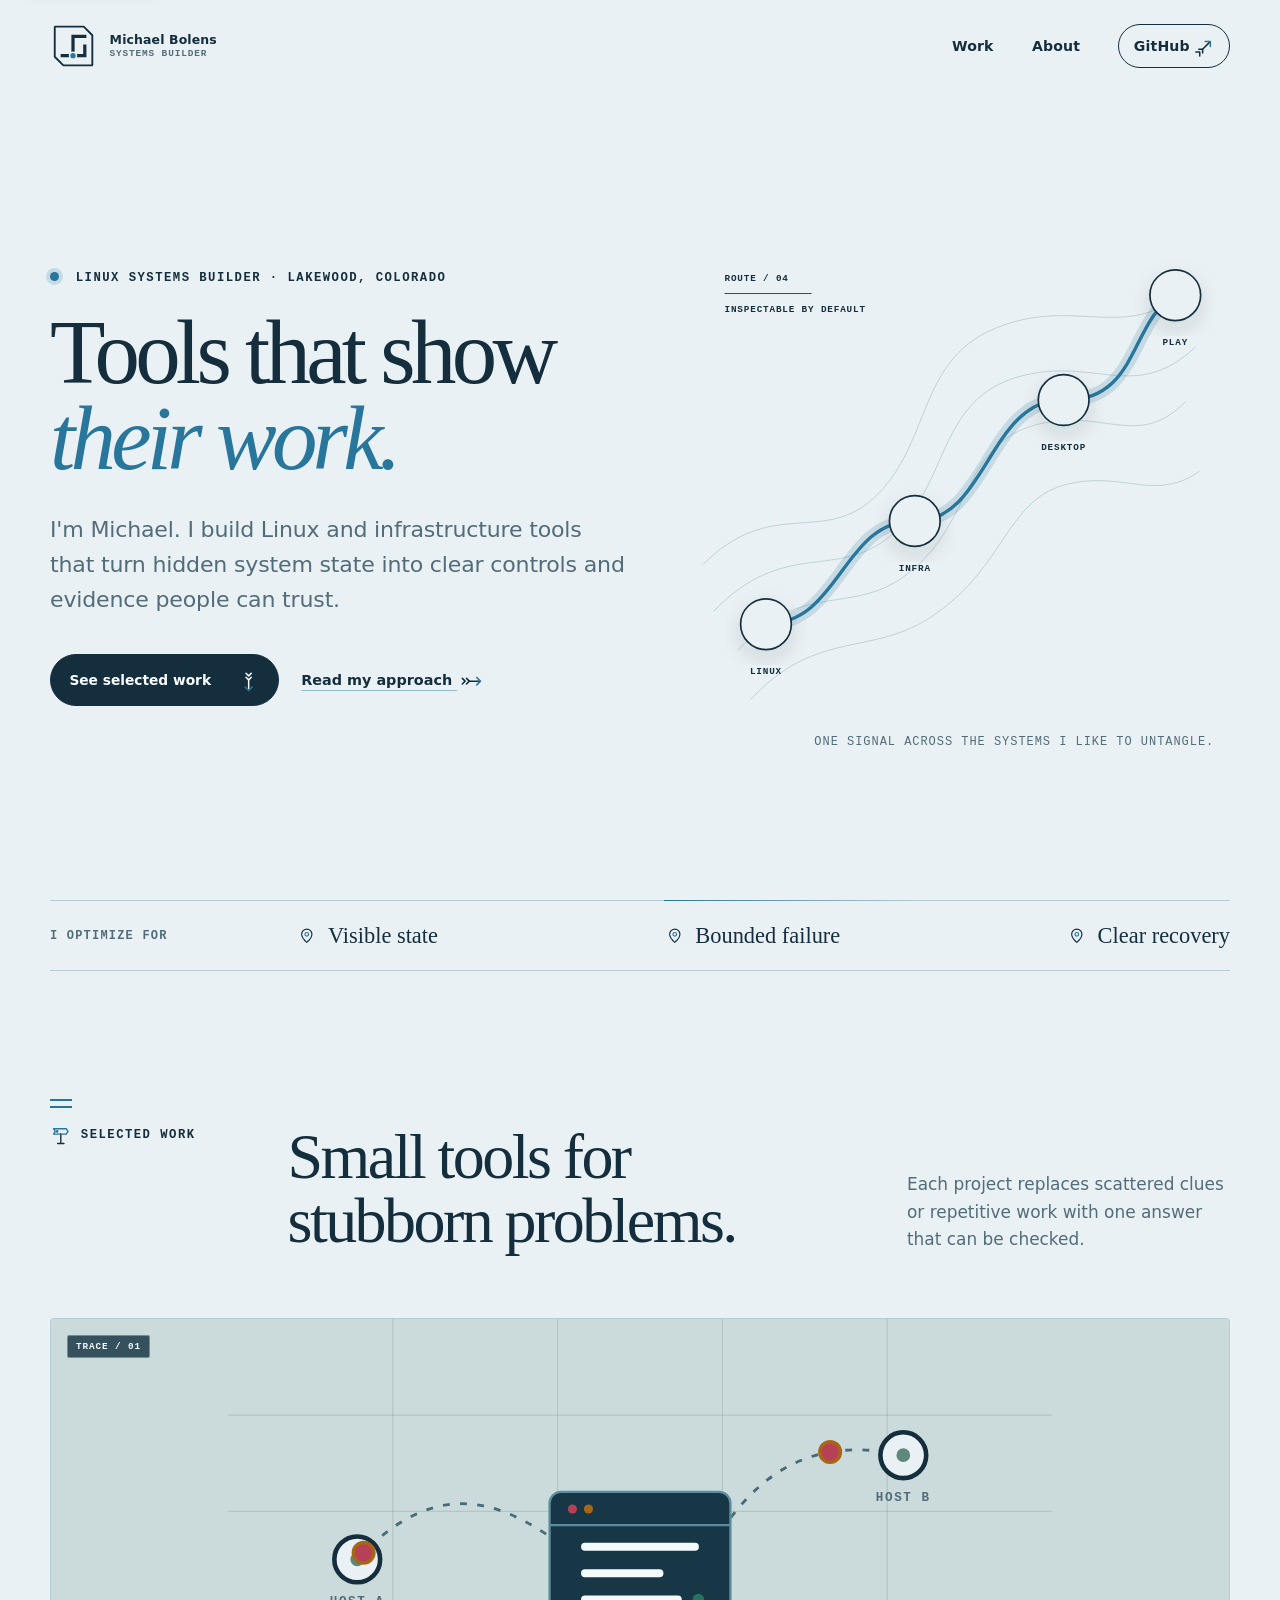
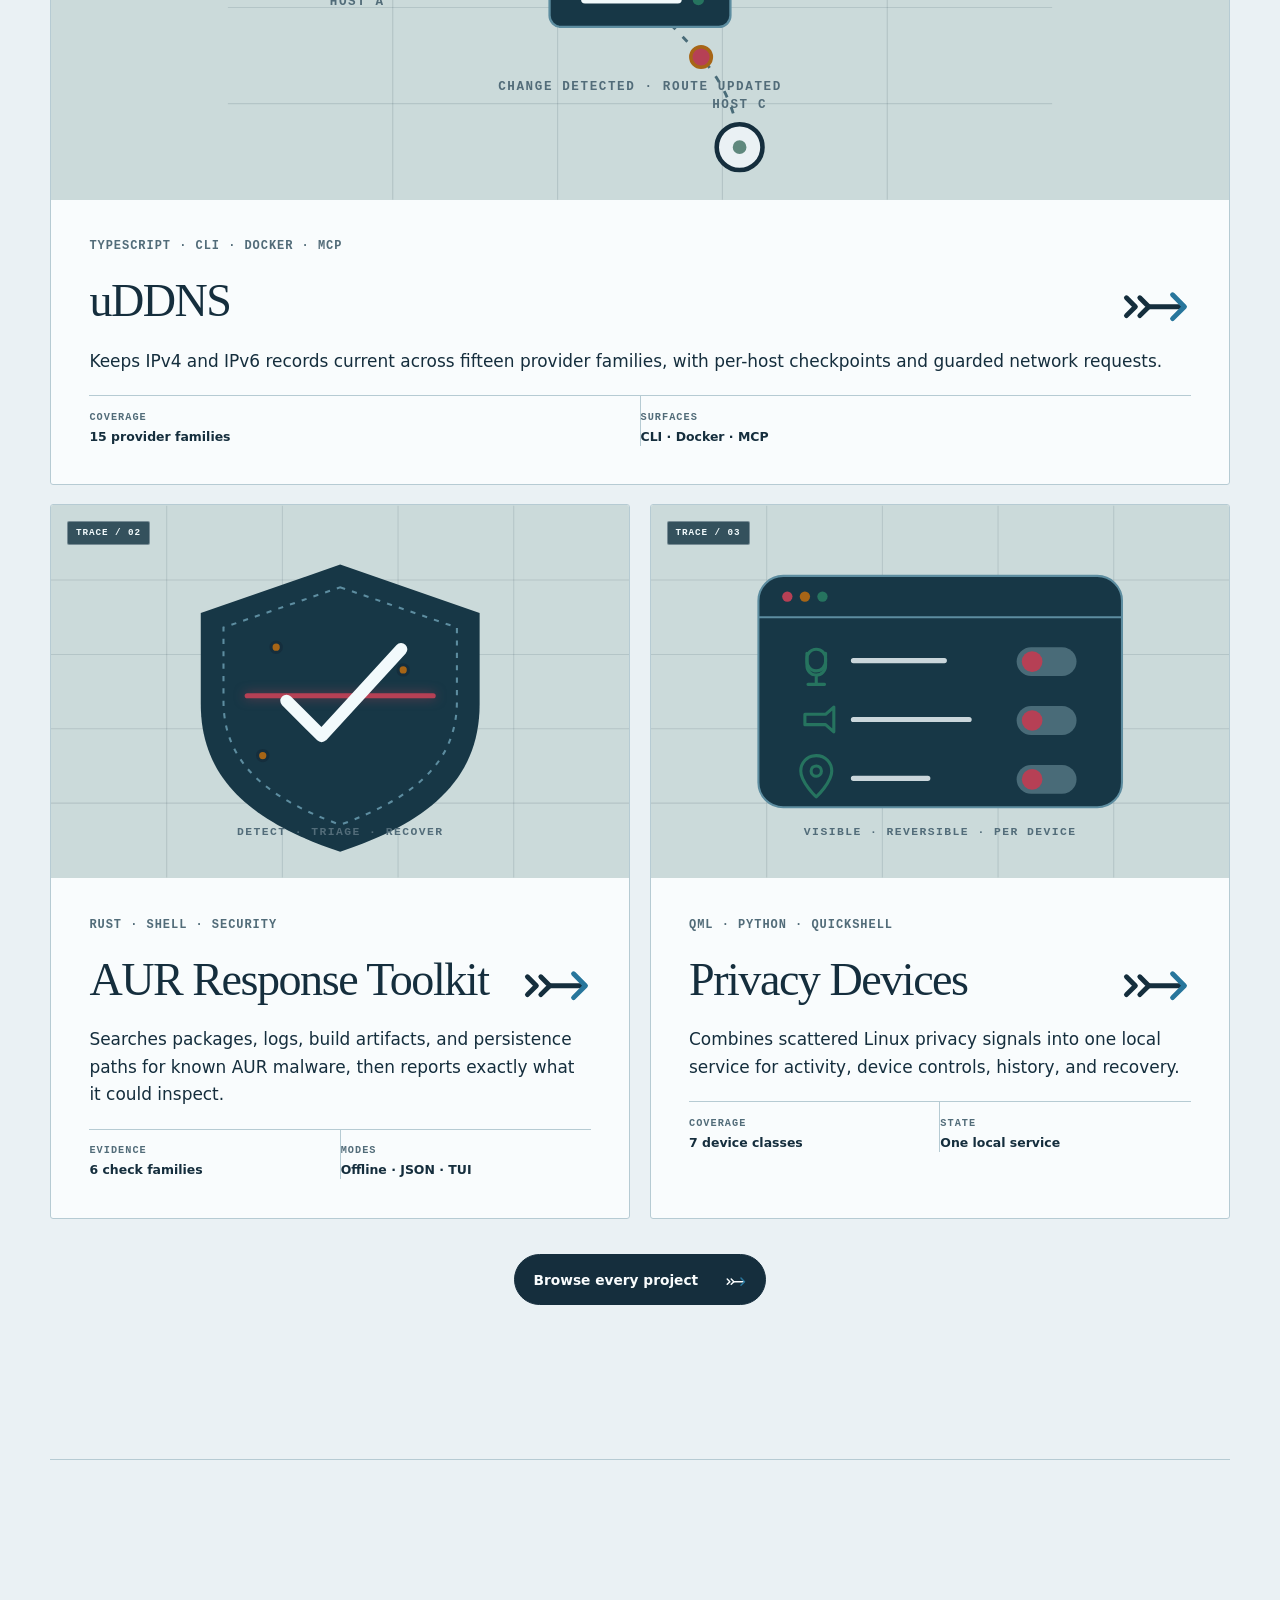
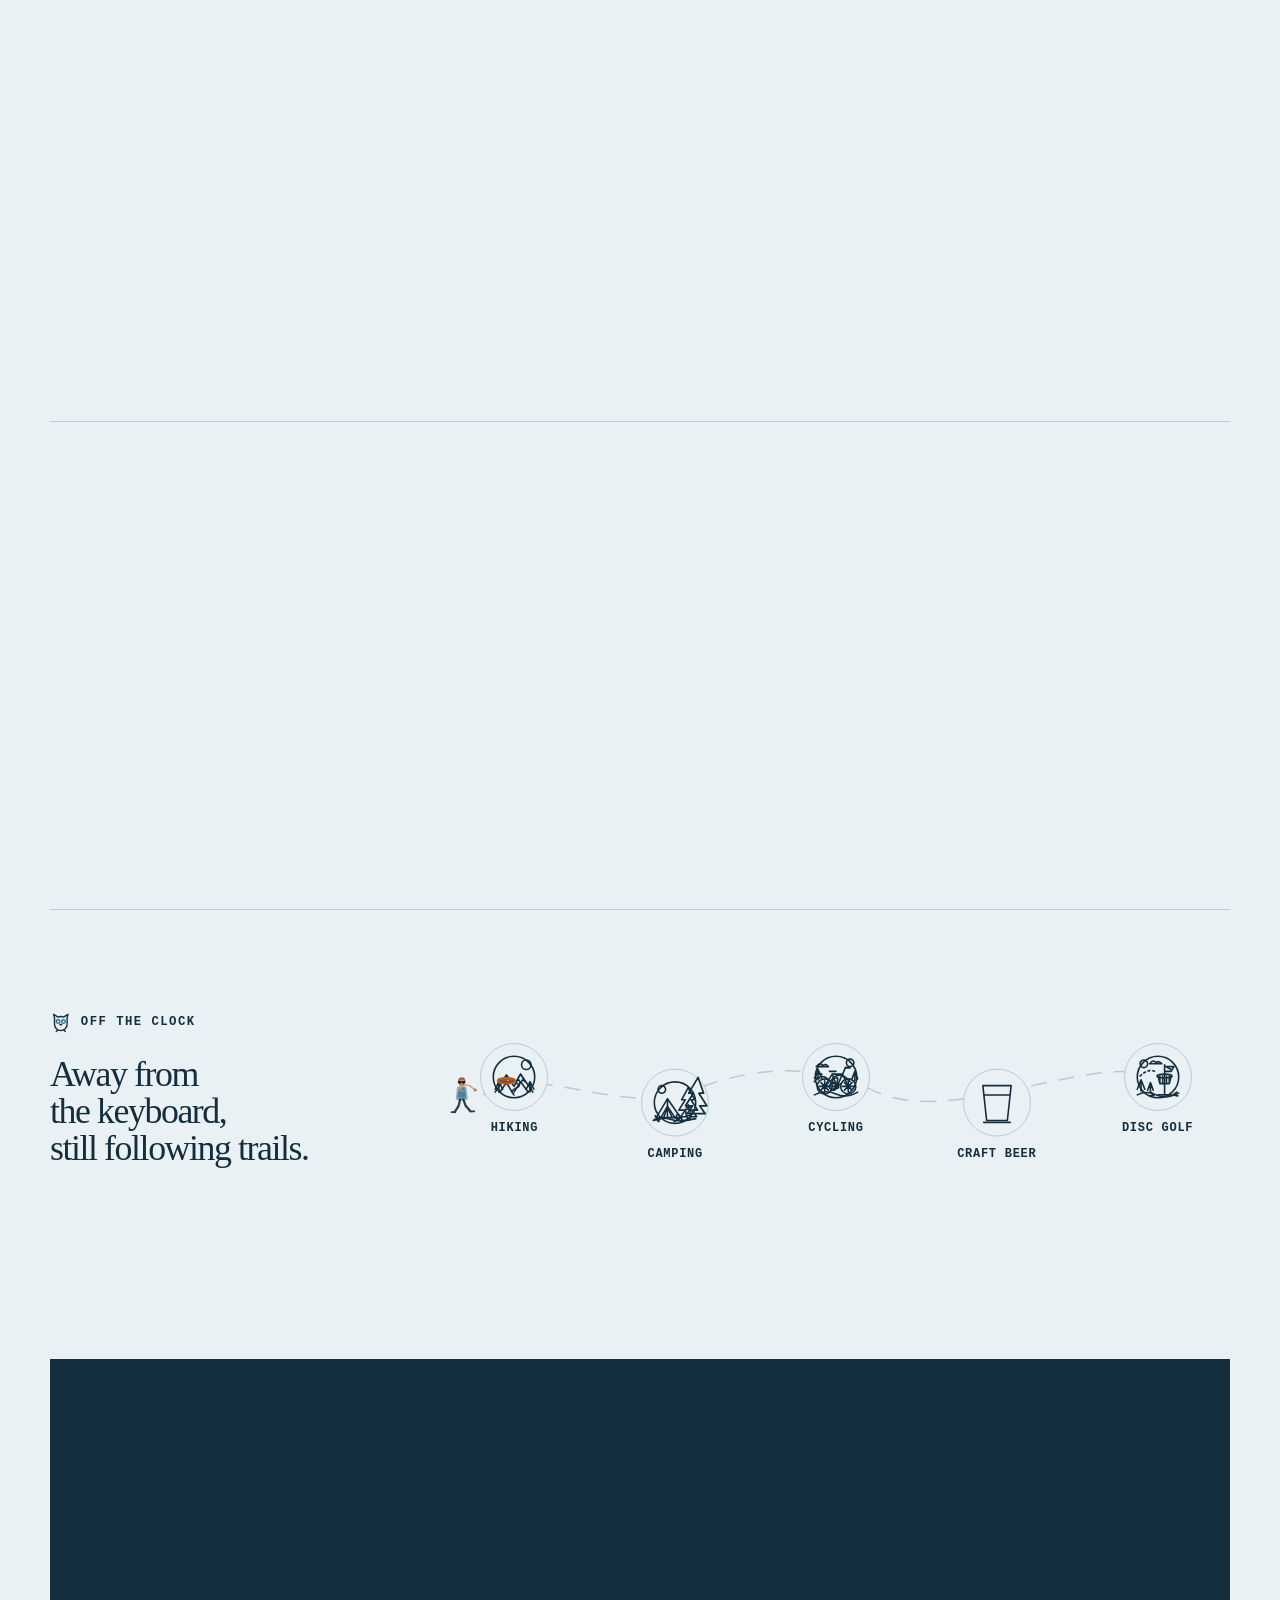
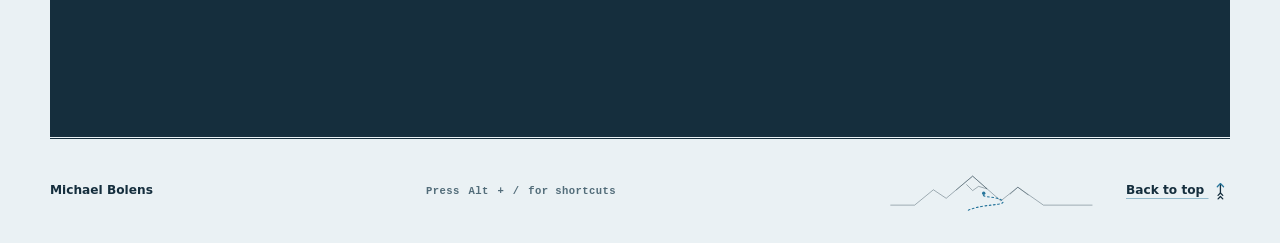
==== commit 912df077: "feat(design): add quiet field-guide details (#3)" ====
--- a/index.html
+++ b/index.html
@@ -343,6 +343,6 @@
     </section>
   </main>
 
-  <footer class="site-footer wrap"><p>Michael Bolens</p><a href="#main">Back to top <span aria-hidden="true">↑</span></a></footer>
+  <footer class="site-footer wrap"><p>Michael Bolens</p><svg class="field-ridge" viewBox="0 0 240 48" aria-hidden="true" focusable="false"><path class="field-ridge-land" d="M2 40h28l22-18 15 10L98 6l33 29 20-16 30 21h57M79 22l19-16 17 15-10-3-7 5-7-7M142 27l9-8 12 9"/><path class="field-ridge-trail" d="M93 46c18-8 45-5 40-11s-28-3-22-9"/><circle class="field-ridge-end" cx="111" cy="26" r="2"/></svg><a href="#main">Back to top <span aria-hidden="true">↑</span></a></footer>
 </body>
 </html>
--- a/assets/site.css
+++ b/assets/site.css
@@ -89,12 +89,12 @@
 svg:has(>use[href$="#glyph-filter"]),svg:has(>use[href$="#glyph-sort"]),svg:has(>use[href$="#glyph-clock"]),svg:has(>use[href$="#glyph-globe"]),svg:has(>use[href$="#glyph-microphone"]),svg:has(>use[href$="#glyph-key"]),svg:has(>use[href$="#glyph-bell"]),svg:has(>use[href$="#glyph-hard-drive"]) { --glyph-motion:none; }
 svg:has(>use[href$="#glyph-owl"]),svg:has(>use[href$="#glyph-trout"]),svg:has(>use[href$="#glyph-canoe"]),svg:has(>use[href$="#glyph-mushroom"]),svg:has(>use[href$="#glyph-marshmallow"]),svg:has(>use[href$="#glyph-paw-print"]),svg:has(>use[href$="#glyph-pinecone"]),svg:has(>use[href$="#glyph-snowshoe"]) { --glyph-motion:none; }
 :is(.eyebrow:hover>.trail-glyph,.principles li:hover>.principle-glyph,.case-facts div:hover .fact-glyph,.about-field-notes dl div:hover .field-note-glyph,a:hover .trail-arrow svg,summary:hover>.summary-glyph,.overlay-heading:hover>.overlay-heading-glyph,.overlay-close:hover>svg,.command-search:hover>.command-search-glyph,.eyebrow:focus-within>.trail-glyph,.principles li:focus-within>.principle-glyph,.case-facts div:focus-within .fact-glyph,.about-field-notes dl div:focus-within .field-note-glyph,a:focus-visible .trail-arrow svg,summary:focus-visible>.summary-glyph,.overlay-heading:focus-within>.overlay-heading-glyph,.overlay-close:focus-visible>svg,.command-search:focus-within>.command-search-glyph)>use { --glyph-compass-motion:glyph-compass-spin 680ms var(--ease-pop); --glyph-fire-motion:glyph-fire-flicker 680ms var(--ease-pop); --glyph-binocular-motion:glyph-binoculars-zoom 680ms var(--ease-pop); --glyph-summit-motion:glyph-summit-snow 680ms var(--ease-route); --glyph-switchback-motion:glyph-switchback-trace 960ms var(--ease-route); --glyph-cairn-middle-motion:glyph-cairn-middle-stack 680ms var(--ease-route); --glyph-cairn-upper-motion:glyph-cairn-upper-stack 680ms var(--ease-route); --glyph-cairn-top-motion:glyph-cairn-top-stack 680ms var(--ease-route); --glyph-shelter-motion:glyph-shelter-pitch 680ms var(--ease-pop); --glyph-map-left-motion:glyph-map-left-unfold 680ms var(--ease-pop); --glyph-map-right-motion:glyph-map-right-unfold 680ms var(--ease-pop); --glyph-map-route-motion:glyph-map-route-reveal 680ms var(--ease-route); --glyph-role-motion:glyph-role-nod 680ms var(--ease-pop); --glyph-layers-motion:glyph-layers-top-settle 680ms var(--ease-route); --glyph-layers-middle-motion:glyph-layers-middle-settle 680ms var(--ease-route); --glyph-layers-bottom-motion:glyph-layers-bottom-settle 680ms var(--ease-route); --glyph-repository-motion:glyph-repository-write 680ms var(--ease-route); --glyph-backpack-motion:glyph-backpack-pack 680ms var(--ease-pop); --glyph-stars-motion:glyph-star-a-twinkle 680ms var(--ease-pop); --glyph-stars-b-motion:glyph-star-b-twinkle 680ms var(--ease-pop); --glyph-stars-c-motion:glyph-star-c-twinkle 680ms var(--ease-pop); --glyph-command-motion:glyph-command-chevron-type 680ms var(--ease-route); --glyph-command-cursor-motion:glyph-command-cursor-blink 680ms steps(1,end); --glyph-keyboard-motion:glyph-keyboard-key-a-tap 680ms var(--ease-pop); --glyph-keyboard-key-b-motion:glyph-keyboard-key-b-tap 680ms var(--ease-pop); --glyph-keyboard-space-motion:glyph-keyboard-space-tap 680ms var(--ease-pop); --glyph-palette-motion:glyph-palette-dot-a-mix 680ms var(--ease-pop); --glyph-palette-dot-b-motion:glyph-palette-dot-b-mix 680ms var(--ease-pop); --glyph-palette-dot-c-motion:glyph-palette-dot-c-mix 680ms var(--ease-pop); --glyph-palette-dot-d-motion:glyph-palette-dot-d-mix 680ms var(--ease-pop); animation:var(--glyph-motion) 680ms var(--ease-pop); }
-:is(.eyebrow:hover>.trail-glyph,.principles li:hover>.principle-glyph,.case-facts div:hover .fact-glyph,.about-field-notes dl div:hover .field-note-glyph,a:hover .trail-arrow svg,summary:hover>.summary-glyph,.overlay-heading:hover>.overlay-heading-glyph,.overlay-close:hover>svg,.command-search:hover>.command-search-glyph,.eyebrow:focus-within>.trail-glyph,.principles li:focus-within>.principle-glyph,.case-facts div:focus-within .fact-glyph,.about-field-notes dl div:focus-within .field-note-glyph,a:focus-visible .trail-arrow svg,summary:focus-visible>.summary-glyph,.overlay-heading:focus-within>.overlay-heading-glyph,.overlay-close:focus-visible>svg,.command-search:focus-within>.command-search-glyph)>use { --glyph-lantern-motion:glyph-lantern-glow 680ms var(--ease-pop); --glyph-shield-motion:glyph-shield-check-draw 680ms var(--ease-route); --glyph-terminal-motion:glyph-terminal-cursor-run 680ms steps(1,end); --glyph-network-motion:glyph-network-link-a-draw 680ms var(--ease-route); --glyph-network-link-b-motion:glyph-network-link-b-draw 680ms var(--ease-route); --glyph-network-link-c-motion:glyph-network-link-c-draw 680ms var(--ease-route); --glyph-network-node-a-motion:glyph-network-node-ping-a 680ms var(--ease-pop); --glyph-network-node-b-motion:glyph-network-node-ping-b 680ms var(--ease-pop); --glyph-network-node-c-motion:glyph-network-node-ping-c 680ms var(--ease-pop); --glyph-wrench-motion:glyph-wrench-tighten 680ms var(--ease-route); }
+:is(.eyebrow:hover>.trail-glyph,.principles li:hover>.principle-glyph,.case-facts div:hover .fact-glyph,.about-field-notes dl div:hover .field-note-glyph,a:hover .trail-arrow svg,summary:hover>.summary-glyph,.overlay-heading:hover>.overlay-heading-glyph,.overlay-close:hover>svg,.command-search:hover>.command-search-glyph,.eyebrow:focus-within>.trail-glyph,.principles li:focus-within>.principle-glyph,.case-facts div:focus-within .fact-glyph,.about-field-notes dl div:focus-within .field-note-glyph,a:focus-visible .trail-arrow svg,summary:focus-visible>.summary-glyph,.overlay-heading:focus-within>.overlay-heading-glyph,.overlay-close:focus-visible>svg,.command-search:focus-within>.command-search-glyph)>use { --glyph-lantern-motion:glyph-lantern-glow 680ms var(--ease-pop); --glyph-shield-motion:glyph-shield-check-draw 680ms var(--ease-route); --glyph-terminal-motion:glyph-terminal-cursor-run 680ms steps(1,end); --glyph-network-motion:glyph-network-link-a-draw 680ms var(--ease-route); --glyph-network-link-b-motion:glyph-network-link-b-draw 680ms var(--ease-route); --glyph-network-link-c-motion:glyph-network-link-c-draw 680ms var(--ease-route); --glyph-network-node-a-motion:glyph-network-node-ping-a 680ms var(--ease-pop); --glyph-network-node-b-motion:glyph-network-node-ping-b 680ms var(--ease-pop); --glyph-network-node-c-motion:glyph-network-node-ping-c 680ms var(--ease-pop); --glyph-wrench-motion:glyph-wrench-tighten 680ms var(--ease-pop); }
 :is(.eyebrow:hover>.trail-glyph,.principles li:hover>.principle-glyph,.case-facts div:hover .fact-glyph,.about-field-notes dl div:hover .field-note-glyph,a:hover .trail-arrow svg,summary:hover>.summary-glyph,.overlay-heading:hover>.overlay-heading-glyph,.overlay-close:hover>svg,.command-search:hover>.command-search-glyph,.eyebrow:focus-within>.trail-glyph,.principles li:focus-within>.principle-glyph,.case-facts div:focus-within .fact-glyph,.about-field-notes dl div:focus-within .field-note-glyph,a:focus-visible .trail-arrow svg,summary:focus-visible>.summary-glyph,.overlay-heading:focus-within>.overlay-heading-glyph,.overlay-close:focus-visible>svg,.command-search:focus-within>.command-search-glyph)>use { --glyph-cloud-motion:glyph-cloud-drop-a-fall 680ms var(--ease-route); --glyph-cloud-drop-b-motion:glyph-cloud-drop-b-fall 680ms var(--ease-route); --glyph-cloud-drop-c-motion:glyph-cloud-drop-c-fall 680ms var(--ease-route); --glyph-database-motion:glyph-database-row-a-read 680ms var(--ease-route); --glyph-database-row-b-motion:glyph-database-row-b-read 680ms var(--ease-route); --glyph-lock-motion:glyph-lock-release 680ms var(--ease-pop); --glyph-refresh-motion:glyph-refresh-cycle 680ms var(--ease-pop); --glyph-package-motion:glyph-package-fold-close 680ms var(--ease-pop); --glyph-bug-motion:glyph-bug-inspect 680ms var(--ease-pop); --glyph-monitor-motion:glyph-monitor-cursor-blink 680ms steps(1,end); --glyph-code-left-motion:glyph-code-left-compile 680ms var(--ease-route); --glyph-code-right-motion:glyph-code-right-compile 680ms var(--ease-route); --glyph-code-motion:glyph-code-slash-compile 680ms var(--ease-route); }
 :is(.eyebrow:hover>.trail-glyph,.principles li:hover>.principle-glyph,.case-facts div:hover .fact-glyph,.about-field-notes dl div:hover .field-note-glyph,a:hover .trail-arrow svg,summary:hover>.summary-glyph,.overlay-heading:hover>.overlay-heading-glyph,.overlay-close:hover>svg,.command-search:hover>.command-search-glyph,.eyebrow:focus-within>.trail-glyph,.principles li:focus-within>.principle-glyph,.case-facts div:focus-within .fact-glyph,.about-field-notes dl div:focus-within .field-note-glyph,a:focus-visible .trail-arrow svg,summary:focus-visible>.summary-glyph,.overlay-heading:focus-within>.overlay-heading-glyph,.overlay-close:focus-visible>svg,.command-search:focus-within>.command-search-glyph)>use { --glyph-pine-motion:glyph-pine-canopy-sway 680ms var(--ease-pop); --glyph-search-motion:glyph-search-scan-sweep 680ms var(--ease-route); --glyph-waypoint-motion:glyph-waypoint-center-pulse 680ms var(--ease-pop); --glyph-close-motion:glyph-close-center-snap 680ms var(--ease-pop); --glyph-stars-d-motion:glyph-star-d-twinkle 680ms var(--ease-pop); --glyph-stars-e-motion:glyph-star-e-twinkle 680ms var(--ease-pop); }
 :is(.eyebrow:hover>.trail-glyph,.case-facts div:hover .fact-glyph,.eyebrow:focus-within>.trail-glyph,.case-facts div:focus-within .fact-glyph)>use { --glyph-journal-motion:glyph-journal-check-draw 680ms var(--ease-route); --glyph-radio-motion:glyph-radio-note-a-float 680ms var(--ease-route); --glyph-radio-note-b-motion:glyph-radio-note-b-float 680ms var(--ease-route); --glyph-sort-motion:glyph-sort-bar-a-settle 680ms var(--ease-route); --glyph-sort-bar-b-motion:glyph-sort-bar-b-settle 680ms var(--ease-route); --glyph-sort-bar-c-motion:glyph-sort-bar-c-settle 680ms var(--ease-route); --glyph-clock-motion:glyph-clock-minute-sweep 680ms var(--ease-route); --glyph-clock-hour-motion:glyph-clock-hour-nudge 680ms var(--ease-route); --glyph-globe-motion:glyph-globe-route-draw 680ms var(--ease-route); --glyph-globe-traveler-motion:glyph-globe-traveler-travel 680ms var(--ease-route); --glyph-globe-destination-motion:glyph-globe-destination-arrive 680ms var(--ease-pop); --glyph-microphone-motion:glyph-microphone-level-a-rise 680ms var(--ease-pop); --glyph-microphone-level-b-motion:glyph-microphone-level-b-rise 680ms var(--ease-pop); --glyph-microphone-level-c-motion:glyph-microphone-level-c-rise 680ms var(--ease-pop); --glyph-owl-motion:glyph-owl-eye-a-blink 680ms var(--ease-pop); --glyph-owl-eye-b-motion:glyph-owl-eye-b-blink 680ms var(--ease-pop); }
-:is(.index-list a:hover,.index-list a:focus-visible)>.project-glyph>use { --glyph-cloud-motion:glyph-cloud-drop-a-fall 680ms var(--ease-route); --glyph-cloud-drop-b-motion:glyph-cloud-drop-b-fall 680ms var(--ease-route); --glyph-cloud-drop-c-motion:glyph-cloud-drop-c-fall 680ms var(--ease-route); --glyph-shield-motion:glyph-shield-check-draw 680ms var(--ease-route); --glyph-terminal-motion:glyph-terminal-cursor-run 680ms steps(1,end); --glyph-wrench-motion:glyph-wrench-tighten 680ms var(--ease-route); --glyph-lock-motion:glyph-lock-release 680ms var(--ease-pop); --glyph-network-motion:glyph-network-link-a-draw 680ms var(--ease-route); --glyph-network-link-b-motion:glyph-network-link-b-draw 680ms var(--ease-route); --glyph-network-link-c-motion:glyph-network-link-c-draw 680ms var(--ease-route); --glyph-network-node-a-motion:glyph-network-node-ping-a 680ms var(--ease-pop); --glyph-network-node-b-motion:glyph-network-node-ping-b 680ms var(--ease-pop); --glyph-network-node-c-motion:glyph-network-node-ping-c 680ms var(--ease-pop); --glyph-package-motion:glyph-package-fold-close 680ms var(--ease-pop); --glyph-monitor-motion:glyph-monitor-cursor-blink 680ms steps(1,end); animation:var(--glyph-motion) 680ms var(--ease-pop); }
-.toolbox dl div:hover .detail-glyph>use { --glyph-hard-drive-motion:glyph-hard-drive-arm-seek 680ms var(--ease-pop); --glyph-hard-drive-light-motion:glyph-hard-drive-light-blink 680ms steps(1,end); --glyph-code-left-motion:glyph-code-left-compile 680ms var(--ease-route); --glyph-code-right-motion:glyph-code-right-compile 680ms var(--ease-route); --glyph-code-motion:glyph-code-slash-compile 680ms var(--ease-route); --glyph-wrench-motion:glyph-wrench-tighten 680ms var(--ease-route); animation:var(--glyph-motion) 680ms var(--ease-pop); }
+:is(.index-list a:hover,.index-list a:focus-visible)>.project-glyph>use { --glyph-cloud-motion:glyph-cloud-drop-a-fall 680ms var(--ease-route); --glyph-cloud-drop-b-motion:glyph-cloud-drop-b-fall 680ms var(--ease-route); --glyph-cloud-drop-c-motion:glyph-cloud-drop-c-fall 680ms var(--ease-route); --glyph-shield-motion:glyph-shield-check-draw 680ms var(--ease-route); --glyph-terminal-motion:glyph-terminal-cursor-run 680ms steps(1,end); --glyph-wrench-motion:glyph-wrench-tighten 680ms var(--ease-pop); --glyph-lock-motion:glyph-lock-release 680ms var(--ease-pop); --glyph-network-motion:glyph-network-link-a-draw 680ms var(--ease-route); --glyph-network-link-b-motion:glyph-network-link-b-draw 680ms var(--ease-route); --glyph-network-link-c-motion:glyph-network-link-c-draw 680ms var(--ease-route); --glyph-network-node-a-motion:glyph-network-node-ping-a 680ms var(--ease-pop); --glyph-network-node-b-motion:glyph-network-node-ping-b 680ms var(--ease-pop); --glyph-network-node-c-motion:glyph-network-node-ping-c 680ms var(--ease-pop); --glyph-package-motion:glyph-package-fold-close 680ms var(--ease-pop); --glyph-monitor-motion:glyph-monitor-cursor-blink 680ms steps(1,end); animation:var(--glyph-motion) 680ms var(--ease-pop); }
+.toolbox dl div:hover .detail-glyph>use { --glyph-hard-drive-motion:glyph-hard-drive-arm-seek 680ms var(--ease-pop); --glyph-hard-drive-light-motion:glyph-hard-drive-light-blink 680ms steps(1,end); --glyph-code-left-motion:glyph-code-left-compile 680ms var(--ease-route); --glyph-code-right-motion:glyph-code-right-compile 680ms var(--ease-route); --glyph-code-motion:glyph-code-slash-compile 680ms var(--ease-route); --glyph-wrench-motion:glyph-wrench-tighten 680ms var(--ease-pop); animation:var(--glyph-motion) 680ms var(--ease-pop); }
 :is(.work-controls label:hover,.work-controls label:focus-within,.work-reset:hover,.work-reset:focus-visible) .control-glyph>use { --glyph-search-motion:glyph-search-scan-sweep 680ms var(--ease-route); --glyph-code-left-motion:glyph-code-left-compile 680ms var(--ease-route); --glyph-code-right-motion:glyph-code-right-compile 680ms var(--ease-route); --glyph-code-motion:glyph-code-slash-compile 680ms var(--ease-route); --glyph-filter-motion:glyph-filter-particle-a-drop 680ms var(--ease-route); --glyph-filter-particle-b-motion:glyph-filter-particle-b-drop 680ms var(--ease-route); --glyph-sort-motion:glyph-sort-bar-a-settle 680ms var(--ease-route); --glyph-sort-bar-b-motion:glyph-sort-bar-b-settle 680ms var(--ease-route); --glyph-sort-bar-c-motion:glyph-sort-bar-c-settle 680ms var(--ease-route); --glyph-refresh-motion:glyph-refresh-cycle 680ms var(--ease-pop); animation:var(--glyph-motion) 680ms var(--ease-pop); }
 :is(.eyebrow:hover>.trail-glyph,.eyebrow:focus-within>.trail-glyph,.overlay-close:hover>svg,.overlay-close:focus-visible>svg)>use { --glyph-trailhead-motion:glyph-trailhead-sign-flip 680ms var(--ease-pop); }
 @keyframes glyph-compass-spin { 70% { transform:rotate(380deg); } 86% { transform:rotate(354deg); } }
@@ -176,7 +176,7 @@
 .glyph-explorer-item span { color:var(--muted); font:700 .64rem/1.3 var(--mono); letter-spacing:.04em; text-align:center; text-transform:uppercase; }
 .glyph-explorer-item:is(:hover,:focus-visible) { position:relative; z-index:1; outline:2px solid var(--copper); outline-offset:-2px; background:var(--paper); }
 .glyph-explorer-item:is(:hover,:focus-visible) span { color:var(--copper); }
-.glyph-explorer-item:is(:hover,:focus-visible)>svg>use { --glyph-compass-motion:glyph-compass-spin 680ms var(--ease-pop); --glyph-fire-motion:glyph-fire-flicker 680ms var(--ease-pop); --glyph-binocular-motion:glyph-binoculars-zoom 680ms var(--ease-pop); --glyph-summit-motion:glyph-summit-snow 680ms var(--ease-route); --glyph-switchback-motion:glyph-switchback-trace 960ms var(--ease-route); --glyph-cairn-top-motion:glyph-cairn-top-stack 680ms var(--ease-route); --glyph-shelter-motion:glyph-shelter-pitch 680ms var(--ease-pop); --glyph-map-left-motion:glyph-map-left-unfold 680ms var(--ease-pop); --glyph-role-motion:glyph-role-nod 680ms var(--ease-pop); --glyph-repository-motion:glyph-repository-write 680ms var(--ease-route); --glyph-backpack-motion:glyph-backpack-pack 680ms var(--ease-pop); --glyph-lantern-motion:glyph-lantern-glow 680ms var(--ease-pop); --glyph-shield-motion:glyph-shield-check-draw 680ms var(--ease-route); --glyph-terminal-motion:glyph-terminal-cursor-run 680ms var(--ease-route); --glyph-wrench-motion:glyph-wrench-tighten 680ms var(--ease-route); --glyph-lock-motion:glyph-lock-release 680ms var(--ease-pop); --glyph-refresh-motion:glyph-refresh-cycle 680ms var(--ease-pop); --glyph-bug-motion:glyph-bug-inspect 680ms var(--ease-pop); --glyph-trailhead-motion:glyph-trailhead-sign-flip 680ms var(--ease-pop); animation:var(--glyph-motion) 680ms var(--ease-pop); }
+.glyph-explorer-item:is(:hover,:focus-visible)>svg>use { --glyph-compass-motion:glyph-compass-spin 680ms var(--ease-pop); --glyph-fire-motion:glyph-fire-flicker 680ms var(--ease-pop); --glyph-binocular-motion:glyph-binoculars-zoom 680ms var(--ease-pop); --glyph-summit-motion:glyph-summit-snow 680ms var(--ease-route); --glyph-switchback-motion:glyph-switchback-trace 960ms var(--ease-route); --glyph-cairn-top-motion:glyph-cairn-top-stack 680ms var(--ease-route); --glyph-shelter-motion:glyph-shelter-pitch 680ms var(--ease-pop); --glyph-map-left-motion:glyph-map-left-unfold 680ms var(--ease-pop); --glyph-role-motion:glyph-role-nod 680ms var(--ease-pop); --glyph-repository-motion:glyph-repository-write 680ms var(--ease-route); --glyph-backpack-motion:glyph-backpack-pack 680ms var(--ease-pop); --glyph-lantern-motion:glyph-lantern-glow 680ms var(--ease-pop); --glyph-shield-motion:glyph-shield-check-draw 680ms var(--ease-route); --glyph-terminal-motion:glyph-terminal-cursor-run 680ms var(--ease-route); --glyph-wrench-motion:glyph-wrench-tighten 680ms var(--ease-pop); --glyph-lock-motion:glyph-lock-release 680ms var(--ease-pop); --glyph-refresh-motion:glyph-refresh-cycle 680ms var(--ease-pop); --glyph-bug-motion:glyph-bug-inspect 680ms var(--ease-pop); --glyph-trailhead-motion:glyph-trailhead-sign-flip 680ms var(--ease-pop); animation:var(--glyph-motion) 680ms var(--ease-pop); }
 .glyph-explorer-item:is(:hover,:focus-visible)>svg>use { --glyph-stars-motion:glyph-star-a-twinkle 680ms var(--ease-pop); --glyph-stars-b-motion:glyph-star-b-twinkle 680ms var(--ease-pop); --glyph-stars-c-motion:glyph-star-c-twinkle 680ms var(--ease-pop); --glyph-command-motion:glyph-command-chevron-type 680ms var(--ease-route); --glyph-command-cursor-motion:glyph-command-cursor-blink 680ms steps(1,end); --glyph-keyboard-motion:glyph-keyboard-key-a-tap 680ms var(--ease-pop); --glyph-keyboard-key-b-motion:glyph-keyboard-key-b-tap 680ms var(--ease-pop); --glyph-keyboard-space-motion:glyph-keyboard-space-tap 680ms var(--ease-pop); --glyph-palette-motion:glyph-palette-dot-a-mix 680ms var(--ease-pop); --glyph-palette-dot-b-motion:glyph-palette-dot-b-mix 680ms var(--ease-pop); --glyph-palette-dot-c-motion:glyph-palette-dot-c-mix 680ms var(--ease-pop); --glyph-palette-dot-d-motion:glyph-palette-dot-d-mix 680ms var(--ease-pop); --glyph-layers-motion:glyph-layers-top-settle 680ms var(--ease-route); --glyph-layers-middle-motion:glyph-layers-middle-settle 680ms var(--ease-route); --glyph-layers-bottom-motion:glyph-layers-bottom-settle 680ms var(--ease-route); --glyph-network-motion:glyph-network-link-a-draw 680ms var(--ease-route); --glyph-network-link-b-motion:glyph-network-link-b-draw 680ms var(--ease-route); --glyph-network-link-c-motion:glyph-network-link-c-draw 680ms var(--ease-route); --glyph-network-node-a-motion:glyph-network-node-ping-a 680ms var(--ease-pop); --glyph-network-node-b-motion:glyph-network-node-ping-b 680ms var(--ease-pop); --glyph-network-node-c-motion:glyph-network-node-ping-c 680ms var(--ease-pop); --glyph-cloud-motion:glyph-cloud-drop-a-fall 680ms var(--ease-route); --glyph-cloud-drop-b-motion:glyph-cloud-drop-b-fall 680ms var(--ease-route); --glyph-cloud-drop-c-motion:glyph-cloud-drop-c-fall 680ms var(--ease-route); --glyph-package-motion:glyph-package-fold-close 680ms var(--ease-pop); --glyph-monitor-motion:glyph-monitor-cursor-blink 680ms steps(1,end); --glyph-code-left-motion:glyph-code-left-compile 680ms var(--ease-route); --glyph-code-right-motion:glyph-code-right-compile 680ms var(--ease-route); --glyph-code-motion:glyph-code-slash-compile 680ms var(--ease-route); }
 .glyph-explorer-item:is(:hover,:focus-visible)>svg>use { --glyph-pine-motion:glyph-pine-canopy-sway 680ms var(--ease-pop); --glyph-search-motion:glyph-search-scan-sweep 680ms var(--ease-route); --glyph-database-motion:glyph-database-row-a-read 680ms var(--ease-route); --glyph-database-row-b-motion:glyph-database-row-b-read 680ms var(--ease-route); }
 .glyph-explorer-item:is(:hover,:focus-visible)>svg>use { --glyph-waypoint-motion:glyph-waypoint-center-pulse 680ms var(--ease-pop); --glyph-close-motion:glyph-close-center-snap 680ms var(--ease-pop); --glyph-stars-d-motion:glyph-star-d-twinkle 680ms var(--ease-pop); --glyph-stars-e-motion:glyph-star-e-twinkle 680ms var(--ease-pop); }
@@ -417,3 +417,26 @@
 .glyph-explorer-item:is(:hover,:focus-visible)>svg>use { --glyph-trail-blaze-brush-motion:glyph-trail-blaze-brush 680ms var(--ease-route); --glyph-marshmallow-roast-motion:glyph-marshmallow-roast-turn 680ms var(--ease-pop); }
 
 /* 404 · cryptid night watch */
+
+/* Field-guide details stay in the margins and carry no motion or interaction. */
+:root:not(:has(.lost-page)) :is(.section-heading,.page-intro) { position:relative; }
+:root:not(:has(.lost-page)) :is(.section-heading,.page-intro)::before { content:''; display:block; position:absolute; inset-block-start:-1.6rem; inset-inline-start:0; width:1.35rem; height:.3rem; border-block:2px solid var(--copper); pointer-events:none; }
+.field-ridge { width:clamp(7rem,16vw,13rem); height:auto; flex:none; fill:none; stroke-linecap:round; stroke-linejoin:round; pointer-events:none; }
+.field-ridge-land { stroke:var(--ink); stroke-width:1; opacity:.42; }
+.field-ridge-trail { stroke:var(--copper); stroke-width:1.3; stroke-dasharray:2 3; }
+.field-ridge-end { fill:var(--copper); stroke:none; }
+.field-contours { display:block; width:min(15rem,100%); height:auto; margin-block-start:2rem; fill:none; stroke-linecap:round; stroke-linejoin:round; pointer-events:none; }
+.field-contours-land { stroke:var(--ink); stroke-width:1; opacity:.18; }
+.field-contours-route { stroke:var(--copper); stroke-width:1.3; stroke-dasharray:3 4; }
+.field-contours-point { stroke:var(--copper); stroke-width:1.3; fill:var(--paper); }
+@media (max-width:600px) {
+  :root:not(:has(.lost-page)) .site-footer { flex-wrap:wrap; column-gap:1rem; row-gap:1rem; }
+  .site-footer:has(.field-ridge) .shortcut-hint { order:3; width:100%; text-align:center; }
+  .site-footer:has(.field-ridge)>a { margin-inline-start:auto; }
+  .field-ridge { order:-1; width:100%; height:2.5rem; }
+  .field-contours { width:10rem; margin-block-start:1.25rem; }
+}
+@media print, (forced-colors:active) {
+  .field-ridge,.field-contours { display:none; }
+  :root:not(:has(.lost-page)) :is(.section-heading,.page-intro)::before { display:none; }
+}
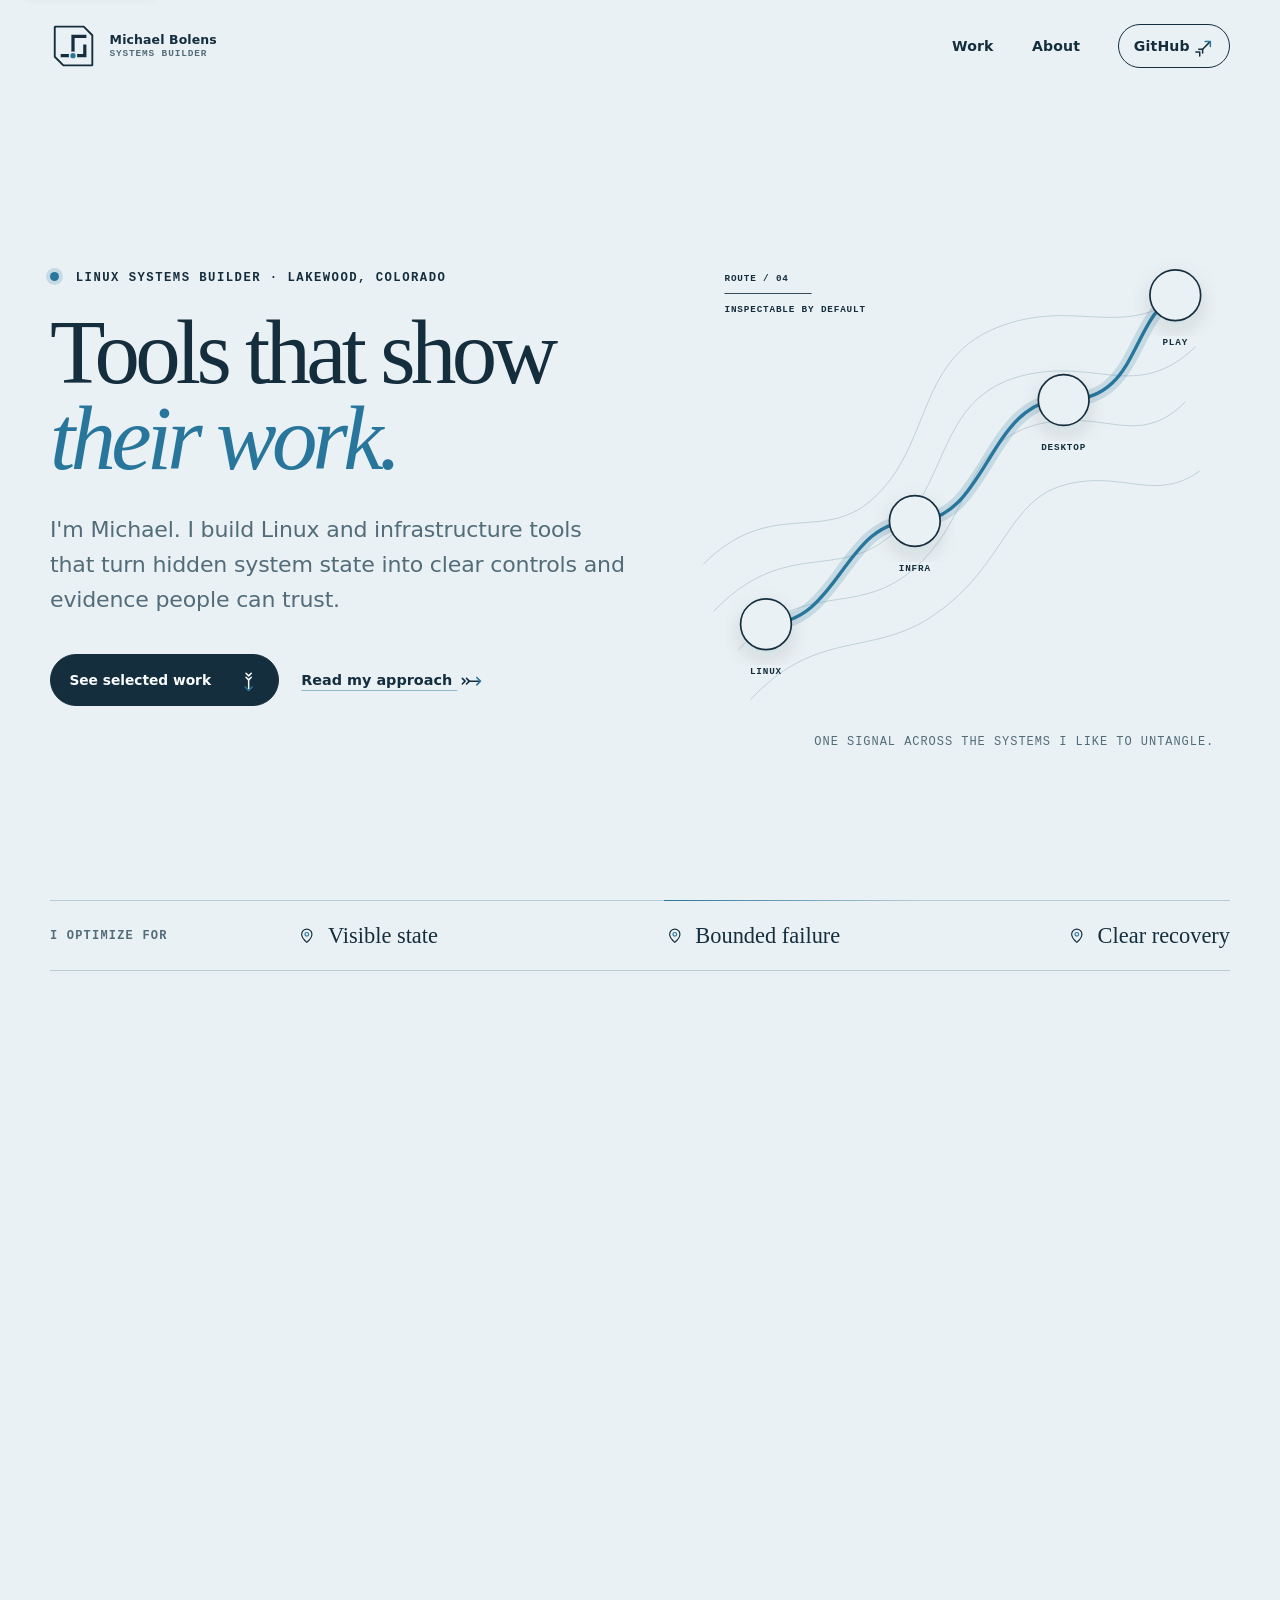
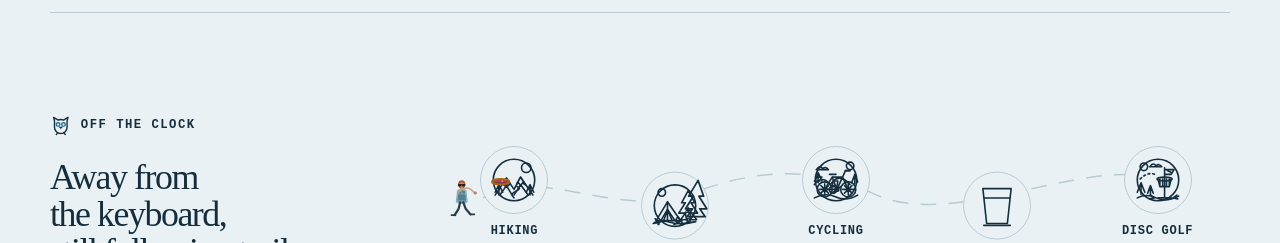
==== commit e58fc1a2: "feat: add privacy-aware Cloudflare Web Analytics" ====
--- a/index.html
+++ b/index.html
@@ -344,5 +344,6 @@
   </main>
 
   <footer class="site-footer wrap"><p>Michael Bolens</p><svg class="field-ridge" viewBox="0 0 240 48" aria-hidden="true" focusable="false"><path class="field-ridge-land" d="M2 40h28l22-18 15 10L98 6l33 29 20-16 30 21h57M79 22l19-16 17 15-10-3-7 5-7-7M142 27l9-8 12 9"/><path class="field-ridge-trail" d="M93 46c18-8 45-5 40-11s-28-3-22-9"/><circle class="field-ridge-end" cx="111" cy="26" r="2"/></svg><a href="#main">Back to top <span aria-hidden="true">↑</span></a></footer>
+<script src="/assets/web-analytics.js" defer></script>
 </body>
 </html>
--- a/assets/home.css
+++ b/assets/home.css
@@ -35,6 +35,7 @@
 .project-copy > p:last-child { max-width: 62ch; margin: 1rem 0 0; color: var(--muted); line-height: 1.62; }
 .project-evidence { display:grid; grid-template-columns:repeat(2,minmax(0,1fr)); gap:1px; margin:1.25rem 0 0; border-top:1px solid var(--line); background:var(--line); }
 .project-evidence div { min-width:0; padding:.85rem .75rem 0 0; background:var(--snow); }
+.project-evidence div + div { padding-inline: .75rem 0; }
 .project-evidence dt { color:var(--muted); font:700 .64rem/1.4 var(--mono); letter-spacing:.1em; text-transform:uppercase; }
 .project-evidence dd { margin:.22rem 0 0; font:700 .78rem/1.45 var(--sans); }
 .all-work { margin: 2.2rem 0 0; text-align: center; }.button-secondary { background: transparent; color: var(--ink); }.button-secondary:is(:hover,:focus-visible) { color: var(--snow); }
--- a/assets/site.css
+++ b/assets/site.css
@@ -88,13 +88,13 @@
 svg:has(>use[href$="#glyph-journal"]),svg:has(>use[href$="#glyph-beacon"]),svg:has(>use[href$="#glyph-trail-camera"]),svg:has(>use[href$="#glyph-carabiner"]),svg:has(>use[href$="#glyph-headlamp"]),svg:has(>use[href$="#glyph-cabin"]),svg:has(>use[href$="#glyph-trail-blaze"]),svg:has(>use[href$="#glyph-radio"]) { --glyph-motion:none; }
 svg:has(>use[href$="#glyph-filter"]),svg:has(>use[href$="#glyph-sort"]),svg:has(>use[href$="#glyph-clock"]),svg:has(>use[href$="#glyph-globe"]),svg:has(>use[href$="#glyph-microphone"]),svg:has(>use[href$="#glyph-key"]),svg:has(>use[href$="#glyph-bell"]),svg:has(>use[href$="#glyph-hard-drive"]) { --glyph-motion:none; }
 svg:has(>use[href$="#glyph-owl"]),svg:has(>use[href$="#glyph-trout"]),svg:has(>use[href$="#glyph-canoe"]),svg:has(>use[href$="#glyph-mushroom"]),svg:has(>use[href$="#glyph-marshmallow"]),svg:has(>use[href$="#glyph-paw-print"]),svg:has(>use[href$="#glyph-pinecone"]),svg:has(>use[href$="#glyph-snowshoe"]) { --glyph-motion:none; }
-:is(.eyebrow:hover>.trail-glyph,.principles li:hover>.principle-glyph,.case-facts div:hover .fact-glyph,.about-field-notes dl div:hover .field-note-glyph,a:hover .trail-arrow svg,summary:hover>.summary-glyph,.overlay-heading:hover>.overlay-heading-glyph,.overlay-close:hover>svg,.command-search:hover>.command-search-glyph,.eyebrow:focus-within>.trail-glyph,.principles li:focus-within>.principle-glyph,.case-facts div:focus-within .fact-glyph,.about-field-notes dl div:focus-within .field-note-glyph,a:focus-visible .trail-arrow svg,summary:focus-visible>.summary-glyph,.overlay-heading:focus-within>.overlay-heading-glyph,.overlay-close:focus-visible>svg,.command-search:focus-within>.command-search-glyph)>use { --glyph-compass-motion:glyph-compass-spin 680ms var(--ease-pop); --glyph-fire-motion:glyph-fire-flicker 680ms var(--ease-pop); --glyph-binocular-motion:glyph-binoculars-zoom 680ms var(--ease-pop); --glyph-summit-motion:glyph-summit-snow 680ms var(--ease-route); --glyph-switchback-motion:glyph-switchback-trace 960ms var(--ease-route); --glyph-cairn-middle-motion:glyph-cairn-middle-stack 680ms var(--ease-route); --glyph-cairn-upper-motion:glyph-cairn-upper-stack 680ms var(--ease-route); --glyph-cairn-top-motion:glyph-cairn-top-stack 680ms var(--ease-route); --glyph-shelter-motion:glyph-shelter-pitch 680ms var(--ease-pop); --glyph-map-left-motion:glyph-map-left-unfold 680ms var(--ease-pop); --glyph-map-right-motion:glyph-map-right-unfold 680ms var(--ease-pop); --glyph-map-route-motion:glyph-map-route-reveal 680ms var(--ease-route); --glyph-role-motion:glyph-role-nod 680ms var(--ease-pop); --glyph-layers-motion:glyph-layers-top-settle 680ms var(--ease-route); --glyph-layers-middle-motion:glyph-layers-middle-settle 680ms var(--ease-route); --glyph-layers-bottom-motion:glyph-layers-bottom-settle 680ms var(--ease-route); --glyph-repository-motion:glyph-repository-write 680ms var(--ease-route); --glyph-backpack-motion:glyph-backpack-pack 680ms var(--ease-pop); --glyph-stars-motion:glyph-star-a-twinkle 680ms var(--ease-pop); --glyph-stars-b-motion:glyph-star-b-twinkle 680ms var(--ease-pop); --glyph-stars-c-motion:glyph-star-c-twinkle 680ms var(--ease-pop); --glyph-command-motion:glyph-command-chevron-type 680ms var(--ease-route); --glyph-command-cursor-motion:glyph-command-cursor-blink 680ms steps(1,end); --glyph-keyboard-motion:glyph-keyboard-key-a-tap 680ms var(--ease-pop); --glyph-keyboard-key-b-motion:glyph-keyboard-key-b-tap 680ms var(--ease-pop); --glyph-keyboard-space-motion:glyph-keyboard-space-tap 680ms var(--ease-pop); --glyph-palette-motion:glyph-palette-dot-a-mix 680ms var(--ease-pop); --glyph-palette-dot-b-motion:glyph-palette-dot-b-mix 680ms var(--ease-pop); --glyph-palette-dot-c-motion:glyph-palette-dot-c-mix 680ms var(--ease-pop); --glyph-palette-dot-d-motion:glyph-palette-dot-d-mix 680ms var(--ease-pop); animation:var(--glyph-motion) 680ms var(--ease-pop); }
-:is(.eyebrow:hover>.trail-glyph,.principles li:hover>.principle-glyph,.case-facts div:hover .fact-glyph,.about-field-notes dl div:hover .field-note-glyph,a:hover .trail-arrow svg,summary:hover>.summary-glyph,.overlay-heading:hover>.overlay-heading-glyph,.overlay-close:hover>svg,.command-search:hover>.command-search-glyph,.eyebrow:focus-within>.trail-glyph,.principles li:focus-within>.principle-glyph,.case-facts div:focus-within .fact-glyph,.about-field-notes dl div:focus-within .field-note-glyph,a:focus-visible .trail-arrow svg,summary:focus-visible>.summary-glyph,.overlay-heading:focus-within>.overlay-heading-glyph,.overlay-close:focus-visible>svg,.command-search:focus-within>.command-search-glyph)>use { --glyph-lantern-motion:glyph-lantern-glow 680ms var(--ease-pop); --glyph-shield-motion:glyph-shield-check-draw 680ms var(--ease-route); --glyph-terminal-motion:glyph-terminal-cursor-run 680ms steps(1,end); --glyph-network-motion:glyph-network-link-a-draw 680ms var(--ease-route); --glyph-network-link-b-motion:glyph-network-link-b-draw 680ms var(--ease-route); --glyph-network-link-c-motion:glyph-network-link-c-draw 680ms var(--ease-route); --glyph-network-node-a-motion:glyph-network-node-ping-a 680ms var(--ease-pop); --glyph-network-node-b-motion:glyph-network-node-ping-b 680ms var(--ease-pop); --glyph-network-node-c-motion:glyph-network-node-ping-c 680ms var(--ease-pop); --glyph-wrench-motion:glyph-wrench-tighten 680ms var(--ease-pop); }
+:is(.eyebrow:hover>.trail-glyph,.principles li:hover>.principle-glyph,.case-facts div:hover .fact-glyph,.about-field-notes dl div:hover .field-note-glyph,a:hover .trail-arrow svg,summary:hover>.summary-glyph,.overlay-heading:hover>.overlay-heading-glyph,.overlay-close:hover>svg,.command-search:hover>.command-search-glyph,.eyebrow:focus-within>.trail-glyph,.principles li:focus-within>.principle-glyph,.case-facts div:focus-within .fact-glyph,.about-field-notes dl div:focus-within .field-note-glyph,a:focus-visible .trail-arrow svg,summary:focus-visible>.summary-glyph,.overlay-heading:focus-within>.overlay-heading-glyph,.overlay-close:focus-visible>svg,.command-search:focus-within>.command-search-glyph)>use { --glyph-compass-motion:glyph-compass-spin 680ms var(--ease-pop); --glyph-fire-motion:glyph-fire-flicker 680ms var(--ease-pop); --glyph-binocular-motion:glyph-binoculars-zoom 680ms var(--ease-pop); --glyph-summit-motion:glyph-summit-snow 680ms var(--ease-route); --glyph-switchback-motion:glyph-switchback-trace 960ms var(--ease-route); --glyph-cairn-middle-motion:glyph-cairn-middle-stack 680ms var(--ease-route); --glyph-cairn-upper-motion:glyph-cairn-upper-stack 680ms var(--ease-route); --glyph-cairn-top-motion:glyph-cairn-top-stack 680ms var(--ease-route); --glyph-shelter-motion:glyph-shelter-pitch 680ms var(--ease-pop); --glyph-map-left-motion:glyph-map-left-unfold 680ms var(--ease-pop); --glyph-map-right-motion:glyph-map-right-unfold 680ms var(--ease-pop); --glyph-map-route-motion:glyph-map-route-reveal 680ms var(--ease-route); --glyph-role-motion:glyph-role-nod 680ms var(--ease-route); --glyph-layers-motion:glyph-layers-top-settle 680ms var(--ease-route); --glyph-layers-middle-motion:glyph-layers-middle-settle 680ms var(--ease-route); --glyph-layers-bottom-motion:glyph-layers-bottom-settle 680ms var(--ease-route); --glyph-repository-motion:glyph-repository-write 680ms var(--ease-route); --glyph-backpack-motion:glyph-backpack-pack 680ms var(--ease-pop); --glyph-stars-motion:glyph-star-a-twinkle 680ms var(--ease-pop); --glyph-stars-b-motion:glyph-star-b-twinkle 680ms var(--ease-pop); --glyph-stars-c-motion:glyph-star-c-twinkle 680ms var(--ease-pop); --glyph-command-motion:glyph-command-chevron-type 680ms var(--ease-route); --glyph-command-cursor-motion:glyph-command-cursor-blink 680ms steps(1,end); --glyph-keyboard-motion:glyph-keyboard-key-a-tap 680ms var(--ease-pop); --glyph-keyboard-key-b-motion:glyph-keyboard-key-b-tap 680ms var(--ease-pop); --glyph-keyboard-space-motion:glyph-keyboard-space-tap 680ms var(--ease-pop); --glyph-palette-motion:glyph-palette-dot-a-mix 680ms var(--ease-pop); --glyph-palette-dot-b-motion:glyph-palette-dot-b-mix 680ms var(--ease-pop); --glyph-palette-dot-c-motion:glyph-palette-dot-c-mix 680ms var(--ease-pop); --glyph-palette-dot-d-motion:glyph-palette-dot-d-mix 680ms var(--ease-pop); animation:var(--glyph-motion) 680ms var(--ease-pop); }
+:is(.eyebrow:hover>.trail-glyph,.principles li:hover>.principle-glyph,.case-facts div:hover .fact-glyph,.about-field-notes dl div:hover .field-note-glyph,a:hover .trail-arrow svg,summary:hover>.summary-glyph,.overlay-heading:hover>.overlay-heading-glyph,.overlay-close:hover>svg,.command-search:hover>.command-search-glyph,.eyebrow:focus-within>.trail-glyph,.principles li:focus-within>.principle-glyph,.case-facts div:focus-within .fact-glyph,.about-field-notes dl div:focus-within .field-note-glyph,a:focus-visible .trail-arrow svg,summary:focus-visible>.summary-glyph,.overlay-heading:focus-within>.overlay-heading-glyph,.overlay-close:focus-visible>svg,.command-search:focus-within>.command-search-glyph)>use { --glyph-lantern-motion:glyph-lantern-glow 680ms var(--ease-pop); --glyph-shield-motion:glyph-shield-check-draw 680ms var(--ease-route); --glyph-terminal-motion:glyph-terminal-cursor-run 680ms steps(1,end); --glyph-network-motion:glyph-network-link-a-draw 680ms var(--ease-route); --glyph-network-link-b-motion:glyph-network-link-b-draw 680ms var(--ease-route); --glyph-network-link-c-motion:glyph-network-link-c-draw 680ms var(--ease-route); --glyph-network-node-a-motion:glyph-network-node-ping-a 680ms var(--ease-pop); --glyph-network-node-b-motion:glyph-network-node-ping-b 680ms var(--ease-pop); --glyph-network-node-c-motion:glyph-network-node-ping-c 680ms var(--ease-pop); --glyph-wrench-motion:glyph-wrench-tighten 680ms var(--ease-route); }
 :is(.eyebrow:hover>.trail-glyph,.principles li:hover>.principle-glyph,.case-facts div:hover .fact-glyph,.about-field-notes dl div:hover .field-note-glyph,a:hover .trail-arrow svg,summary:hover>.summary-glyph,.overlay-heading:hover>.overlay-heading-glyph,.overlay-close:hover>svg,.command-search:hover>.command-search-glyph,.eyebrow:focus-within>.trail-glyph,.principles li:focus-within>.principle-glyph,.case-facts div:focus-within .fact-glyph,.about-field-notes dl div:focus-within .field-note-glyph,a:focus-visible .trail-arrow svg,summary:focus-visible>.summary-glyph,.overlay-heading:focus-within>.overlay-heading-glyph,.overlay-close:focus-visible>svg,.command-search:focus-within>.command-search-glyph)>use { --glyph-cloud-motion:glyph-cloud-drop-a-fall 680ms var(--ease-route); --glyph-cloud-drop-b-motion:glyph-cloud-drop-b-fall 680ms var(--ease-route); --glyph-cloud-drop-c-motion:glyph-cloud-drop-c-fall 680ms var(--ease-route); --glyph-database-motion:glyph-database-row-a-read 680ms var(--ease-route); --glyph-database-row-b-motion:glyph-database-row-b-read 680ms var(--ease-route); --glyph-lock-motion:glyph-lock-release 680ms var(--ease-pop); --glyph-refresh-motion:glyph-refresh-cycle 680ms var(--ease-pop); --glyph-package-motion:glyph-package-fold-close 680ms var(--ease-pop); --glyph-bug-motion:glyph-bug-inspect 680ms var(--ease-pop); --glyph-monitor-motion:glyph-monitor-cursor-blink 680ms steps(1,end); --glyph-code-left-motion:glyph-code-left-compile 680ms var(--ease-route); --glyph-code-right-motion:glyph-code-right-compile 680ms var(--ease-route); --glyph-code-motion:glyph-code-slash-compile 680ms var(--ease-route); }
 :is(.eyebrow:hover>.trail-glyph,.principles li:hover>.principle-glyph,.case-facts div:hover .fact-glyph,.about-field-notes dl div:hover .field-note-glyph,a:hover .trail-arrow svg,summary:hover>.summary-glyph,.overlay-heading:hover>.overlay-heading-glyph,.overlay-close:hover>svg,.command-search:hover>.command-search-glyph,.eyebrow:focus-within>.trail-glyph,.principles li:focus-within>.principle-glyph,.case-facts div:focus-within .fact-glyph,.about-field-notes dl div:focus-within .field-note-glyph,a:focus-visible .trail-arrow svg,summary:focus-visible>.summary-glyph,.overlay-heading:focus-within>.overlay-heading-glyph,.overlay-close:focus-visible>svg,.command-search:focus-within>.command-search-glyph)>use { --glyph-pine-motion:glyph-pine-canopy-sway 680ms var(--ease-pop); --glyph-search-motion:glyph-search-scan-sweep 680ms var(--ease-route); --glyph-waypoint-motion:glyph-waypoint-center-pulse 680ms var(--ease-pop); --glyph-close-motion:glyph-close-center-snap 680ms var(--ease-pop); --glyph-stars-d-motion:glyph-star-d-twinkle 680ms var(--ease-pop); --glyph-stars-e-motion:glyph-star-e-twinkle 680ms var(--ease-pop); }
 :is(.eyebrow:hover>.trail-glyph,.case-facts div:hover .fact-glyph,.eyebrow:focus-within>.trail-glyph,.case-facts div:focus-within .fact-glyph)>use { --glyph-journal-motion:glyph-journal-check-draw 680ms var(--ease-route); --glyph-radio-motion:glyph-radio-note-a-float 680ms var(--ease-route); --glyph-radio-note-b-motion:glyph-radio-note-b-float 680ms var(--ease-route); --glyph-sort-motion:glyph-sort-bar-a-settle 680ms var(--ease-route); --glyph-sort-bar-b-motion:glyph-sort-bar-b-settle 680ms var(--ease-route); --glyph-sort-bar-c-motion:glyph-sort-bar-c-settle 680ms var(--ease-route); --glyph-clock-motion:glyph-clock-minute-sweep 680ms var(--ease-route); --glyph-clock-hour-motion:glyph-clock-hour-nudge 680ms var(--ease-route); --glyph-globe-motion:glyph-globe-route-draw 680ms var(--ease-route); --glyph-globe-traveler-motion:glyph-globe-traveler-travel 680ms var(--ease-route); --glyph-globe-destination-motion:glyph-globe-destination-arrive 680ms var(--ease-pop); --glyph-microphone-motion:glyph-microphone-level-a-rise 680ms var(--ease-pop); --glyph-microphone-level-b-motion:glyph-microphone-level-b-rise 680ms var(--ease-pop); --glyph-microphone-level-c-motion:glyph-microphone-level-c-rise 680ms var(--ease-pop); --glyph-owl-motion:glyph-owl-eye-a-blink 680ms var(--ease-pop); --glyph-owl-eye-b-motion:glyph-owl-eye-b-blink 680ms var(--ease-pop); }
-:is(.index-list a:hover,.index-list a:focus-visible)>.project-glyph>use { --glyph-cloud-motion:glyph-cloud-drop-a-fall 680ms var(--ease-route); --glyph-cloud-drop-b-motion:glyph-cloud-drop-b-fall 680ms var(--ease-route); --glyph-cloud-drop-c-motion:glyph-cloud-drop-c-fall 680ms var(--ease-route); --glyph-shield-motion:glyph-shield-check-draw 680ms var(--ease-route); --glyph-terminal-motion:glyph-terminal-cursor-run 680ms steps(1,end); --glyph-wrench-motion:glyph-wrench-tighten 680ms var(--ease-pop); --glyph-lock-motion:glyph-lock-release 680ms var(--ease-pop); --glyph-network-motion:glyph-network-link-a-draw 680ms var(--ease-route); --glyph-network-link-b-motion:glyph-network-link-b-draw 680ms var(--ease-route); --glyph-network-link-c-motion:glyph-network-link-c-draw 680ms var(--ease-route); --glyph-network-node-a-motion:glyph-network-node-ping-a 680ms var(--ease-pop); --glyph-network-node-b-motion:glyph-network-node-ping-b 680ms var(--ease-pop); --glyph-network-node-c-motion:glyph-network-node-ping-c 680ms var(--ease-pop); --glyph-package-motion:glyph-package-fold-close 680ms var(--ease-pop); --glyph-monitor-motion:glyph-monitor-cursor-blink 680ms steps(1,end); animation:var(--glyph-motion) 680ms var(--ease-pop); }
-.toolbox dl div:hover .detail-glyph>use { --glyph-hard-drive-motion:glyph-hard-drive-arm-seek 680ms var(--ease-pop); --glyph-hard-drive-light-motion:glyph-hard-drive-light-blink 680ms steps(1,end); --glyph-code-left-motion:glyph-code-left-compile 680ms var(--ease-route); --glyph-code-right-motion:glyph-code-right-compile 680ms var(--ease-route); --glyph-code-motion:glyph-code-slash-compile 680ms var(--ease-route); --glyph-wrench-motion:glyph-wrench-tighten 680ms var(--ease-pop); animation:var(--glyph-motion) 680ms var(--ease-pop); }
+:is(.index-list a:hover,.index-list a:focus-visible)>.project-glyph>use { --glyph-cloud-motion:glyph-cloud-drop-a-fall 680ms var(--ease-route); --glyph-cloud-drop-b-motion:glyph-cloud-drop-b-fall 680ms var(--ease-route); --glyph-cloud-drop-c-motion:glyph-cloud-drop-c-fall 680ms var(--ease-route); --glyph-shield-motion:glyph-shield-check-draw 680ms var(--ease-route); --glyph-terminal-motion:glyph-terminal-cursor-run 680ms steps(1,end); --glyph-wrench-motion:glyph-wrench-tighten 680ms var(--ease-route); --glyph-lock-motion:glyph-lock-release 680ms var(--ease-pop); --glyph-network-motion:glyph-network-link-a-draw 680ms var(--ease-route); --glyph-network-link-b-motion:glyph-network-link-b-draw 680ms var(--ease-route); --glyph-network-link-c-motion:glyph-network-link-c-draw 680ms var(--ease-route); --glyph-network-node-a-motion:glyph-network-node-ping-a 680ms var(--ease-pop); --glyph-network-node-b-motion:glyph-network-node-ping-b 680ms var(--ease-pop); --glyph-network-node-c-motion:glyph-network-node-ping-c 680ms var(--ease-pop); --glyph-package-motion:glyph-package-fold-close 680ms var(--ease-pop); --glyph-monitor-motion:glyph-monitor-cursor-blink 680ms steps(1,end); animation:var(--glyph-motion) 680ms var(--ease-pop); }
+.toolbox dl div:hover .detail-glyph>use { --glyph-hard-drive-motion:glyph-hard-drive-arm-seek 680ms var(--ease-pop); --glyph-hard-drive-light-motion:glyph-hard-drive-light-blink 680ms steps(1,end); --glyph-code-left-motion:glyph-code-left-compile 680ms var(--ease-route); --glyph-code-right-motion:glyph-code-right-compile 680ms var(--ease-route); --glyph-code-motion:glyph-code-slash-compile 680ms var(--ease-route); --glyph-wrench-motion:glyph-wrench-tighten 680ms var(--ease-route); animation:var(--glyph-motion) 680ms var(--ease-pop); }
 :is(.work-controls label:hover,.work-controls label:focus-within,.work-reset:hover,.work-reset:focus-visible) .control-glyph>use { --glyph-search-motion:glyph-search-scan-sweep 680ms var(--ease-route); --glyph-code-left-motion:glyph-code-left-compile 680ms var(--ease-route); --glyph-code-right-motion:glyph-code-right-compile 680ms var(--ease-route); --glyph-code-motion:glyph-code-slash-compile 680ms var(--ease-route); --glyph-filter-motion:glyph-filter-particle-a-drop 680ms var(--ease-route); --glyph-filter-particle-b-motion:glyph-filter-particle-b-drop 680ms var(--ease-route); --glyph-sort-motion:glyph-sort-bar-a-settle 680ms var(--ease-route); --glyph-sort-bar-b-motion:glyph-sort-bar-b-settle 680ms var(--ease-route); --glyph-sort-bar-c-motion:glyph-sort-bar-c-settle 680ms var(--ease-route); --glyph-refresh-motion:glyph-refresh-cycle 680ms var(--ease-pop); animation:var(--glyph-motion) 680ms var(--ease-pop); }
 :is(.eyebrow:hover>.trail-glyph,.eyebrow:focus-within>.trail-glyph,.overlay-close:hover>svg,.overlay-close:focus-visible>svg)>use { --glyph-trailhead-motion:glyph-trailhead-sign-flip 680ms var(--ease-pop); }
 @keyframes glyph-compass-spin { 70% { transform:rotate(380deg); } 86% { transform:rotate(354deg); } }
@@ -117,6 +117,7 @@
 .palette-picker.has-scene-controls .palette-panel-body { grid-template-columns:minmax(13rem,1fr) minmax(10rem,.8fr); }
 .palette-picker .scene-options { min-width:9rem; }
 .palette-picker .scene-options label { grid-template-columns:auto 1fr; }
+.palette-picker .scene-options label[hidden] { display:none; }
 .palette-section-label { margin:.2rem .55rem .35rem;color:var(--muted);font-size:.64rem;letter-spacing:.12em; }
 .palette-picker legend { position: absolute; width: 1px; height: 1px; overflow: hidden; clip-path: inset(50%); white-space: nowrap; }
 .palette-picker label { display: grid; min-height:var(--control-height); grid-template-columns: auto 2.6rem 1fr; align-items: center; gap: .65rem; padding: .65rem .55rem; border-radius:calc(var(--surface-radius) - 2px); cursor: pointer; transition:background var(--motion-fast),box-shadow var(--motion-fast); }.palette-picker label:is(:hover,:has(input:focus-visible)) { background: var(--paper); box-shadow:inset 3px 0 var(--copper); }.palette-picker input { margin: 0; accent-color: var(--copper); }
@@ -176,7 +177,7 @@
 .glyph-explorer-item span { color:var(--muted); font:700 .64rem/1.3 var(--mono); letter-spacing:.04em; text-align:center; text-transform:uppercase; }
 .glyph-explorer-item:is(:hover,:focus-visible) { position:relative; z-index:1; outline:2px solid var(--copper); outline-offset:-2px; background:var(--paper); }
 .glyph-explorer-item:is(:hover,:focus-visible) span { color:var(--copper); }
-.glyph-explorer-item:is(:hover,:focus-visible)>svg>use { --glyph-compass-motion:glyph-compass-spin 680ms var(--ease-pop); --glyph-fire-motion:glyph-fire-flicker 680ms var(--ease-pop); --glyph-binocular-motion:glyph-binoculars-zoom 680ms var(--ease-pop); --glyph-summit-motion:glyph-summit-snow 680ms var(--ease-route); --glyph-switchback-motion:glyph-switchback-trace 960ms var(--ease-route); --glyph-cairn-top-motion:glyph-cairn-top-stack 680ms var(--ease-route); --glyph-shelter-motion:glyph-shelter-pitch 680ms var(--ease-pop); --glyph-map-left-motion:glyph-map-left-unfold 680ms var(--ease-pop); --glyph-role-motion:glyph-role-nod 680ms var(--ease-pop); --glyph-repository-motion:glyph-repository-write 680ms var(--ease-route); --glyph-backpack-motion:glyph-backpack-pack 680ms var(--ease-pop); --glyph-lantern-motion:glyph-lantern-glow 680ms var(--ease-pop); --glyph-shield-motion:glyph-shield-check-draw 680ms var(--ease-route); --glyph-terminal-motion:glyph-terminal-cursor-run 680ms var(--ease-route); --glyph-wrench-motion:glyph-wrench-tighten 680ms var(--ease-pop); --glyph-lock-motion:glyph-lock-release 680ms var(--ease-pop); --glyph-refresh-motion:glyph-refresh-cycle 680ms var(--ease-pop); --glyph-bug-motion:glyph-bug-inspect 680ms var(--ease-pop); --glyph-trailhead-motion:glyph-trailhead-sign-flip 680ms var(--ease-pop); animation:var(--glyph-motion) 680ms var(--ease-pop); }
+.glyph-explorer-item:is(:hover,:focus-visible)>svg>use { --glyph-compass-motion:glyph-compass-spin 680ms var(--ease-pop); --glyph-fire-motion:glyph-fire-flicker 680ms var(--ease-pop); --glyph-binocular-motion:glyph-binoculars-zoom 680ms var(--ease-pop); --glyph-summit-motion:glyph-summit-snow 680ms var(--ease-route); --glyph-switchback-motion:glyph-switchback-trace 960ms var(--ease-route); --glyph-cairn-top-motion:glyph-cairn-top-stack 680ms var(--ease-route); --glyph-shelter-motion:glyph-shelter-pitch 680ms var(--ease-pop); --glyph-map-left-motion:glyph-map-left-unfold 680ms var(--ease-pop); --glyph-role-motion:glyph-role-nod 680ms var(--ease-route); --glyph-repository-motion:glyph-repository-write 680ms var(--ease-route); --glyph-backpack-motion:glyph-backpack-pack 680ms var(--ease-pop); --glyph-lantern-motion:glyph-lantern-glow 680ms var(--ease-pop); --glyph-shield-motion:glyph-shield-check-draw 680ms var(--ease-route); --glyph-terminal-motion:glyph-terminal-cursor-run 680ms var(--ease-route); --glyph-wrench-motion:glyph-wrench-tighten 680ms var(--ease-route); --glyph-lock-motion:glyph-lock-release 680ms var(--ease-pop); --glyph-refresh-motion:glyph-refresh-cycle 680ms var(--ease-pop); --glyph-bug-motion:glyph-bug-inspect 680ms var(--ease-pop); --glyph-trailhead-motion:glyph-trailhead-sign-flip 680ms var(--ease-pop); animation:var(--glyph-motion) 680ms var(--ease-pop); }
 .glyph-explorer-item:is(:hover,:focus-visible)>svg>use { --glyph-stars-motion:glyph-star-a-twinkle 680ms var(--ease-pop); --glyph-stars-b-motion:glyph-star-b-twinkle 680ms var(--ease-pop); --glyph-stars-c-motion:glyph-star-c-twinkle 680ms var(--ease-pop); --glyph-command-motion:glyph-command-chevron-type 680ms var(--ease-route); --glyph-command-cursor-motion:glyph-command-cursor-blink 680ms steps(1,end); --glyph-keyboard-motion:glyph-keyboard-key-a-tap 680ms var(--ease-pop); --glyph-keyboard-key-b-motion:glyph-keyboard-key-b-tap 680ms var(--ease-pop); --glyph-keyboard-space-motion:glyph-keyboard-space-tap 680ms var(--ease-pop); --glyph-palette-motion:glyph-palette-dot-a-mix 680ms var(--ease-pop); --glyph-palette-dot-b-motion:glyph-palette-dot-b-mix 680ms var(--ease-pop); --glyph-palette-dot-c-motion:glyph-palette-dot-c-mix 680ms var(--ease-pop); --glyph-palette-dot-d-motion:glyph-palette-dot-d-mix 680ms var(--ease-pop); --glyph-layers-motion:glyph-layers-top-settle 680ms var(--ease-route); --glyph-layers-middle-motion:glyph-layers-middle-settle 680ms var(--ease-route); --glyph-layers-bottom-motion:glyph-layers-bottom-settle 680ms var(--ease-route); --glyph-network-motion:glyph-network-link-a-draw 680ms var(--ease-route); --glyph-network-link-b-motion:glyph-network-link-b-draw 680ms var(--ease-route); --glyph-network-link-c-motion:glyph-network-link-c-draw 680ms var(--ease-route); --glyph-network-node-a-motion:glyph-network-node-ping-a 680ms var(--ease-pop); --glyph-network-node-b-motion:glyph-network-node-ping-b 680ms var(--ease-pop); --glyph-network-node-c-motion:glyph-network-node-ping-c 680ms var(--ease-pop); --glyph-cloud-motion:glyph-cloud-drop-a-fall 680ms var(--ease-route); --glyph-cloud-drop-b-motion:glyph-cloud-drop-b-fall 680ms var(--ease-route); --glyph-cloud-drop-c-motion:glyph-cloud-drop-c-fall 680ms var(--ease-route); --glyph-package-motion:glyph-package-fold-close 680ms var(--ease-pop); --glyph-monitor-motion:glyph-monitor-cursor-blink 680ms steps(1,end); --glyph-code-left-motion:glyph-code-left-compile 680ms var(--ease-route); --glyph-code-right-motion:glyph-code-right-compile 680ms var(--ease-route); --glyph-code-motion:glyph-code-slash-compile 680ms var(--ease-route); }
 .glyph-explorer-item:is(:hover,:focus-visible)>svg>use { --glyph-pine-motion:glyph-pine-canopy-sway 680ms var(--ease-pop); --glyph-search-motion:glyph-search-scan-sweep 680ms var(--ease-route); --glyph-database-motion:glyph-database-row-a-read 680ms var(--ease-route); --glyph-database-row-b-motion:glyph-database-row-b-read 680ms var(--ease-route); }
 .glyph-explorer-item:is(:hover,:focus-visible)>svg>use { --glyph-waypoint-motion:glyph-waypoint-center-pulse 680ms var(--ease-pop); --glyph-close-motion:glyph-close-center-snap 680ms var(--ease-pop); --glyph-stars-d-motion:glyph-star-d-twinkle 680ms var(--ease-pop); --glyph-stars-e-motion:glyph-star-e-twinkle 680ms var(--ease-pop); }
